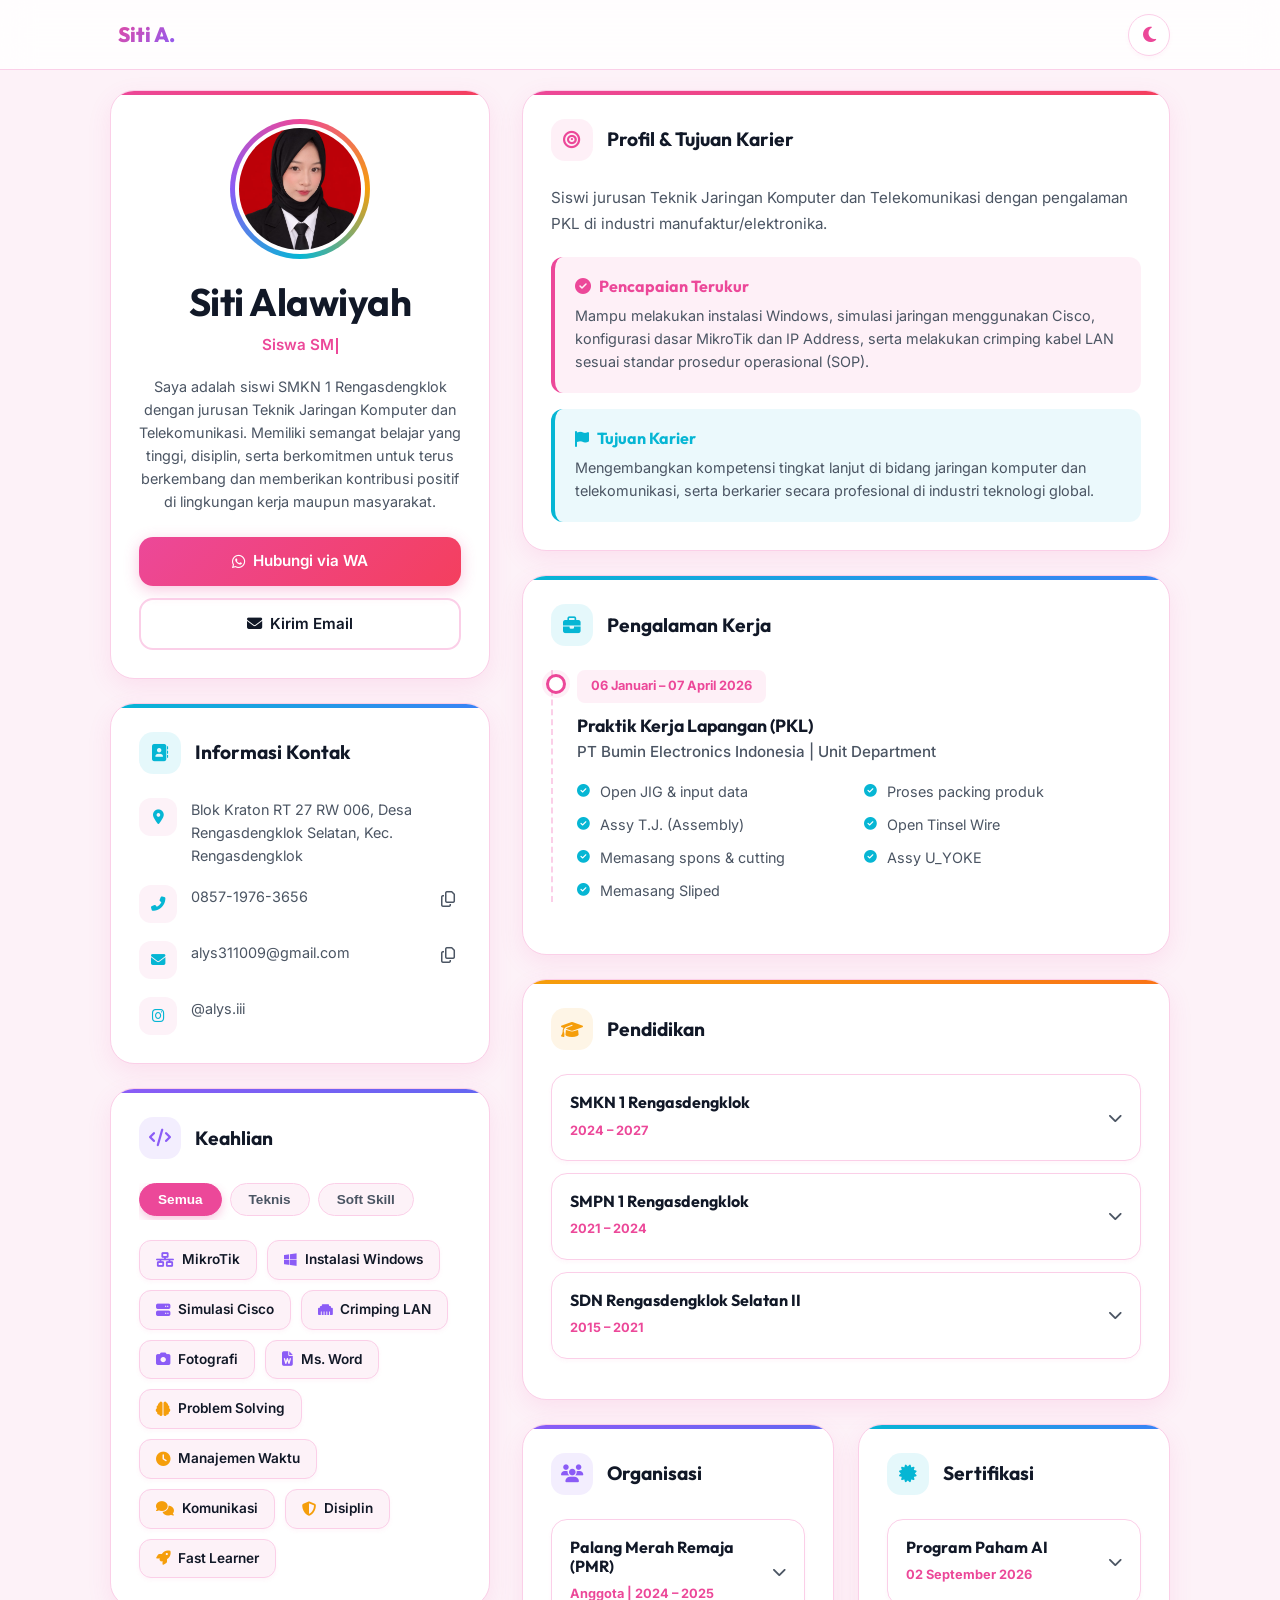
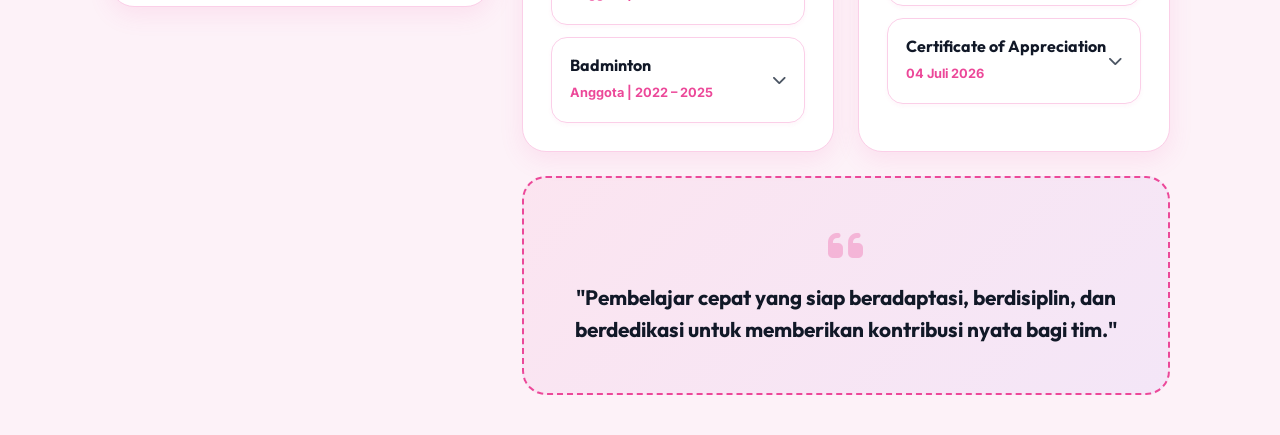
==== index.html @ 5081744b "first commit" ====
<!DOCTYPE html>
<html lang="id" data-theme="light">
<head>
    <meta charset="UTF-8">
    <meta name="viewport" content="width=device-width, initial-scale=1.0, maximum-scale=5.0">
    <title>Siti Alawiyah | Creative Portfolio</title>
    
    <!-- Google Fonts: Outfit (Heading) & Inter (Body) -->
    <link rel="preconnect" href="https://fonts.googleapis.com">
    <link rel="preconnect" href="https://fonts.gstatic.com" crossorigin>
    <link href="https://fonts.googleapis.com/css2?family=Inter:wght@400;500;600&family=Outfit:wght@500;700;800&display=swap" rel="stylesheet">
    
    <!-- FontAwesome Icons -->
    <link rel="stylesheet" href="https://cdnjs.cloudflare.com/ajax/libs/font-awesome/6.4.0/css/all.min.css">

    <style>
        /* =========================================
           1. CSS VARIABLES & THEMES (VIBRANT PINK)
           ========================================= */
        :root {
            /* Light Theme - Bright & Cheerful */
            --bg-body: #fdf2f8;       
            --bg-card: #ffffff;
            --bg-nav: rgba(255, 255, 255, 0.85);
            --bg-accent-soft: rgba(236, 72, 153, 0.08);
            --text-main: #111827;     
            --text-muted: #4b5563;
            --border-color: #fbcfe8;  
            
            /* Color Palette */
            --pink: #ec4899;          /* Main Pink */
            --cyan: #06b6d4;          /* Accent Cyan */
            --purple: #8b5cf6;        /* Accent Purple */
            --amber: #f59e0b;         /* Accent Amber */
            
            /* Shadows & Borders */
            --shadow-sm: 0 2px 4px rgba(236, 72, 153, 0.05);
            --shadow-md: 0 8px 24px rgba(236, 72, 153, 0.1);
            --shadow-lg: 0 12px 32px rgba(236, 72, 153, 0.15);
            --radius: 24px;
            --transition: all 0.4s cubic-bezier(0.16, 1, 0.3, 1);
        }

        [data-theme="dark"] {
            /* Dark Theme - Deep Berry & Safe Contrast */
            --bg-body: #170312;       
            --bg-card: #2a0a22;       
            --bg-nav: rgba(23, 3, 18, 0.85);
            --bg-accent-soft: rgba(236, 72, 153, 0.15);
            --text-main: #fdf2f8;     
            --text-muted: #d8b4e2;    
            --border-color: #4c1d3f;  
            
            --shadow-sm: 0 2px 4px rgba(0, 0, 0, 0.3);
            --shadow-md: 0 8px 24px rgba(0, 0, 0, 0.4);
            --shadow-lg: 0 12px 32px rgba(0, 0, 0, 0.5);
        }

        /* =========================================
           2. RESET & BASE
           ========================================= */
        * {
            margin: 0;
            padding: 0;
            box-sizing: border-box;
            -webkit-tap-highlight-color: transparent;
        }

        html, body {
            overflow-x: hidden;
            scroll-behavior: smooth;
            scroll-padding-top: 90px;
        }

        body {
            font-family: 'Inter', sans-serif;
            background-color: var(--bg-body);
            color: var(--text-main);
            line-height: 1.6;
            transition: background-color 0.4s, color 0.4s;
            padding-bottom: 100px; /* Space untuk floating nav */
        }

        h1, h2, h3, h4, .font-display {
            font-family: 'Outfit', sans-serif;
            font-weight: 700;
            line-height: 1.2;
        }

        a { text-decoration: none; color: inherit; }
        ul { list-style: none; }

        /* =========================================
           3. TOP NAVBAR (GLASSMORPHISM)
           ========================================= */
        .top-navbar {
            position: fixed;
            top: 0; left: 0; width: 100%;
            background: var(--bg-nav);
            backdrop-filter: blur(16px);
            -webkit-backdrop-filter: blur(16px);
            border-bottom: 1px solid var(--border-color);
            z-index: 1000;
            height: 70px;
            display: flex;
            justify-content: center;
            transition: var(--transition);
        }

        .nav-container {
            width: 100%;
            max-width: 1100px;
            padding: 0 20px;
            display: flex;
            justify-content: space-between;
            align-items: center;
        }

        .brand {
            font-family: 'Outfit', sans-serif;
            font-weight: 800;
            font-size: 1.3rem;
            background: linear-gradient(135deg, var(--pink), var(--purple));
            -webkit-background-clip: text;
            -webkit-text-fill-color: transparent;
            display: flex;
            align-items: center;
            gap: 8px;
        }

        .theme-toggle {
            background: var(--bg-card);
            border: 1px solid var(--border-color);
            color: var(--pink);
            width: 42px; height: 42px;
            border-radius: 50%;
            display: flex; align-items: center; justify-content: center;
            cursor: pointer;
            transition: var(--transition);
            font-size: 1.1rem;
            box-shadow: var(--shadow-sm);
        }
        .theme-toggle:hover { background: var(--bg-accent-soft); transform: scale(1.1) rotate(15deg); }

        /* =========================================
           4. MAIN LAYOUT (CSS GRID)
           ========================================= */
        .container {
            max-width: 1100px;
            margin: 90px auto 40px;
            padding: 0 20px;
            display: grid;
            grid-template-columns: 1fr;
            gap: 24px;
        }

        @media (min-width: 768px) {
            .container { grid-template-columns: 340px 1fr; align-items: start; }
            .sticky-sidebar { position: sticky; top: 90px; }
        }

        @media (min-width: 1024px) {
            .container { grid-template-columns: 380px 1fr; gap: 32px; }
        }

        /* =========================================
           5. CARD STYLES (VIBRANT & SOFT)
           ========================================= */
        .card {
            background: var(--bg-card);
            border-radius: var(--radius);
            padding: 28px;
            box-shadow: var(--shadow-md);
            border: 1px solid var(--border-color);
            transition: var(--transition);
            position: relative;
            overflow: hidden;
        }

        .card:hover {
            box-shadow: var(--shadow-lg);
            transform: translateY(-5px);
        }

        /* Aksen Garis Atas */
        .card::before {
            content: ''; position: absolute; top: 0; left: 0; width: 100%; height: 4px;
        }
        .card-pink::before { background: linear-gradient(90deg, var(--pink), #f43f5e); }
        .card-cyan::before { background: linear-gradient(90deg, var(--cyan), #3b82f6); }
        .card-purple::before { background: linear-gradient(90deg, var(--purple), #6366f1); }
        .card-amber::before { background: linear-gradient(90deg, var(--amber), #f97316); }

        .sec-title {
            font-size: 1.2rem;
            display: flex;
            align-items: center;
            gap: 14px;
            margin-bottom: 24px;
            color: var(--text-main);
        }

        .sec-title i {
            width: 42px; height: 42px;
            border-radius: 14px;
            display: flex; align-items: center; justify-content: center;
            font-size: 1.1rem;
            background: var(--bg-accent-soft);
            color: var(--pink);
        }
        .sec-title.icon-cyan i { background: rgba(6, 182, 212, 0.1); color: var(--cyan); }
        .sec-title.icon-purple i { background: rgba(139, 92, 246, 0.1); color: var(--purple); }
        .sec-title.icon-amber i { background: rgba(245, 158, 11, 0.1); color: var(--amber); }

        /* =========================================
           6. PROFILE HEADER
           ========================================= */
        .profile-header {
            text-align: center;
        }

        .avatar-wrapper {
            position: relative;
            width: 140px; height: 140px;
            margin: 0 auto 20px;
            border-radius: 50%;
            padding: 5px;
            background: conic-gradient(from 0deg, var(--pink), var(--amber), var(--cyan), var(--purple), var(--pink));
            animation: spin 6s linear infinite;
        }

        .avatar-inner {
            width: 100%; height: 100%;
            border-radius: 50%;
            background: var(--bg-card);
            padding: 4px;
        }

        .avatar-wrapper img {
            width: 100%; height: 100%;
            object-fit: cover;
            border-radius: 50%;
            background-color: #ef4444; 
            animation: spin-reverse 6s linear infinite; /* Agar foto tidak ikut berputar */
        }

        @keyframes spin { 100% { transform: rotate(360deg); } }
        @keyframes spin-reverse { 100% { transform: rotate(-360deg); } }

        .profile-header h1 {
            font-size: clamp(1.8rem, 4vw, 2.4rem);
            color: var(--text-main);
            margin-bottom: 8px;
            letter-spacing: -0.5px;
        }

        /* Typewriter */
        .typewriter-container {
            font-size: 0.95rem;
            font-weight: 600;
            color: var(--pink);
            height: 26px;
            margin-bottom: 16px;
        }
        
        .cursor {
            display: inline-block;
            width: 2px; height: 16px;
            background-color: var(--pink);
            animation: blink 1s step-end infinite;
            vertical-align: middle; margin-left: 2px;
        }
        @keyframes blink { 50% { opacity: 0; } }

        .bio-text {
            font-size: 0.9rem;
            color: var(--text-muted);
            margin-bottom: 24px;
        }

        /* Buttons */
        .btn-group {
            display: flex;
            gap: 12px;
            flex-direction: column;
        }

        .btn {
            padding: 12px 20px;
            border-radius: 14px;
            font-size: 0.95rem;
            font-weight: 600;
            display: flex; align-items: center; justify-content: center; gap: 8px;
            cursor: pointer; border: none; transition: var(--transition);
        }

        .btn-primary {
            background: linear-gradient(135deg, var(--pink), #f43f5e);
            color: white;
            box-shadow: 0 4px 15px rgba(236, 72, 153, 0.3);
        }
        .btn-primary:hover { transform: translateY(-3px); box-shadow: 0 8px 25px rgba(236, 72, 153, 0.4); }

        .btn-outline {
            background: transparent;
            border: 2px solid var(--border-color);
            color: var(--text-main);
        }
        .btn-outline:hover { background: var(--bg-accent-soft); border-color: var(--pink); color: var(--pink); }

        /* =========================================
           7. CONTACT & SKILLS
           ========================================= */
        .contact-list { display: flex; flex-direction: column; gap: 18px; }
        .contact-list li { display: flex; align-items: flex-start; gap: 14px; font-size: 0.9rem; color: var(--text-muted); }
        
        .contact-icon {
            width: 38px; height: 38px; border-radius: 12px;
            background: var(--bg-body);
            display: flex; align-items: center; justify-content: center;
            color: var(--cyan); flex-shrink: 0; transition: var(--transition);
        }
        .contact-list li:hover .contact-icon { background: var(--cyan); color: white; transform: scale(1.1) rotate(5deg); }

        .copy-btn {
            background: none; border: none; color: var(--text-muted); cursor: pointer;
            margin-left: auto; padding: 6px; transition: var(--transition); font-size: 1rem;
        }
        .copy-btn:hover { color: var(--pink); transform: scale(1.2); }

        /* Skill Filter & Tags */
        .filter-group { display: flex; gap: 8px; margin-bottom: 20px; overflow-x: auto; padding-bottom: 4px; }
        .filter-group::-webkit-scrollbar { height: 0; }
        
        .f-btn {
            background: var(--bg-body); border: 1px solid var(--border-color); color: var(--text-muted);
            padding: 8px 18px; border-radius: 50px; font-size: 0.85rem; font-weight: 600; white-space: nowrap; cursor: pointer;
            transition: var(--transition);
        }
        .f-btn.active { background: var(--pink); color: white; border-color: var(--pink); box-shadow: 0 4px 10px rgba(236, 72, 153, 0.3); }

        .skills-container { display: flex; flex-wrap: wrap; gap: 10px; }
        
        .skill-tag {
            background: var(--bg-body);
            border: 1px solid var(--border-color);
            padding: 8px 16px;
            border-radius: 12px;
            font-size: 0.85rem;
            font-weight: 600;
            color: var(--text-main);
            display: inline-flex; align-items: center; gap: 8px;
            transition: var(--transition);
            box-shadow: var(--shadow-sm);
        }
        
        .skill-tag i { color: var(--purple); font-size: 0.9rem; }
        .skill-tag[data-type="soft"] i { color: var(--amber); }
        
        .skill-tag:hover {
            border-color: var(--pink);
            background: var(--bg-accent-soft);
            transform: translateY(-3px) scale(1.02);
            box-shadow: var(--shadow-md);
        }
        
        .skill-tag.hide { display: none; }

        /* =========================================
           8. MAIN CONTENT (KANAN)
           ========================================= */
        .summary-box {
            background: var(--bg-accent-soft);
            border-left: 4px solid var(--pink);
            padding: 20px; border-radius: 12px; margin-bottom: 16px;
        }
        .summary-box h4 { color: var(--pink); margin-bottom: 8px; font-size: 1rem; display: flex; align-items: center; gap: 8px; }
        .summary-box p { font-size: 0.9rem; color: var(--text-muted); }
        
        .summary-box.cyan-box { background: rgba(6, 182, 212, 0.08); border-left-color: var(--cyan); }
        .summary-box.cyan-box h4 { color: var(--cyan); }

        /* Timeline */
        .timeline { position: relative; padding-left: 24px; border-left: 2px dashed var(--border-color); }
        .timeline-item { position: relative; margin-bottom: 24px; }
        .timeline-item::before {
            content: ''; position: absolute; left: -31px; top: 4px; width: 14px; height: 14px;
            border-radius: 50%; background: var(--bg-card); border: 3px solid var(--pink);
            box-shadow: 0 0 0 4px var(--bg-accent-soft);
        }
        .date-badge {
            font-size: 0.8rem; font-weight: 700; color: var(--pink);
            background: var(--bg-accent-soft); padding: 6px 14px; border-radius: 8px;
            display: inline-block; margin-bottom: 12px;
        }
        .t-title { font-size: 1.1rem; margin-bottom: 4px; color: var(--text-main); }
        .t-sub { font-size: 0.95rem; color: var(--text-muted); margin-bottom: 16px; font-weight: 500; }
        
        .task-list { display: grid; grid-template-columns: repeat(auto-fit, minmax(200px, 1fr)); gap: 10px; }
        .task-list li { font-size: 0.9rem; color: var(--text-muted); display: flex; align-items: flex-start; gap: 10px; }
        .task-list li i { color: var(--cyan); margin-top: 5px; font-size: 0.8rem; }

        /* Grid 2 Kolom Desktop */
        .grid-2 { display: grid; grid-template-columns: 1fr; gap: 24px; }
        @media (min-width: 1024px) { .grid-2 { grid-template-columns: repeat(2, 1fr); } }

        /* Accordion */
        .acc-item {
            border: 1px solid var(--border-color); border-radius: 16px; margin-bottom: 12px; overflow: hidden;
            background: var(--bg-card); transition: var(--transition); box-shadow: var(--shadow-sm);
        }
        .acc-item:hover { border-color: var(--purple); box-shadow: var(--shadow-md); }
        .acc-header {
            padding: 18px; display: flex; justify-content: space-between; align-items: center;
            cursor: pointer; transition: background 0.3s;
        }
        .acc-header:hover { background: var(--bg-body); }
        .acc-header.active { background: var(--bg-body); border-bottom: 1px solid var(--border-color); }
        .acc-title h4 { font-size: 1rem; margin-bottom: 4px; color: var(--text-main); }
        .acc-title span { font-size: 0.8rem; color: var(--pink); font-weight: 700; }
        .acc-icon { color: var(--text-muted); transition: transform 0.4s; font-size: 0.9rem; }
        .acc-header.active .acc-icon { transform: rotate(180deg); color: var(--purple); }
        
        .acc-body { max-height: 0; overflow: hidden; transition: max-height 0.4s ease-out; }
        .acc-content { padding: 18px; font-size: 0.9rem; color: var(--text-muted); line-height: 1.7; }

        /* Quote Box */
        .quote-box {
            text-align: center; padding: 48px 24px;
            background: linear-gradient(135deg, rgba(236, 72, 153, 0.08), rgba(139, 92, 246, 0.08));
            border-radius: var(--radius); border: 2px dashed var(--pink);
            position: relative;
        }
        .quote-box i { font-size: 2.5rem; color: var(--pink); opacity: 0.3; margin-bottom: 16px; }
        .quote-box p { font-family: 'Outfit', sans-serif; font-size: clamp(1.1rem, 2vw, 1.3rem); font-weight: 700; color: var(--text-main); max-width: 800px; margin: 0 auto; line-height: 1.5; }

        /* =========================================
           9. FLOATING BOTTOM NAVIGATION (MOBILE)
           ========================================= */
        .bottom-nav {
            position: fixed; bottom: 20px; left: 50%; transform: translateX(-50%);
            width: calc(100% - 40px); max-width: 400px; height: 70px;
            background: var(--bg-nav); backdrop-filter: blur(20px); -webkit-backdrop-filter: blur(20px);
            border: 1px solid var(--border-color); border-radius: 40px;
            display: flex; justify-content: space-around; align-items: center; z-index: 1000;
            box-shadow: 0 10px 30px rgba(0,0,0,0.1), var(--shadow-md);
            padding: 0 10px;
        }
        .nav-item {
            display: flex; flex-direction: column; align-items: center; justify-content: center;
            color: var(--text-muted); font-size: 0.75rem; font-weight: 600;
            gap: 4px; width: 60px; height: 55px; border-radius: 20px; transition: var(--transition);
        }
        .nav-item i { font-size: 1.3rem; transition: var(--transition); }
        .nav-item.active, .nav-item:hover { color: var(--pink); background: var(--bg-accent-soft); }
        .nav-item.active i { transform: translateY(-3px) scale(1.1); }

        @media (min-width: 768px) {
            .bottom-nav { display: none; }
            body { padding-bottom: 0; }
        }

        /* =========================================
           10. TOAST & ANIMATIONS
           ========================================= */
        .toast {
            position: fixed; bottom: 110px; left: 50%; transform: translateX(-50%) translateY(20px);
            background: var(--pink); color: white;
            padding: 14px 28px; border-radius: 50px; font-size: 0.95rem; font-weight: 600;
            box-shadow: 0 10px 25px rgba(236, 72, 153, 0.4); 
            opacity: 0; visibility: hidden; transition: var(--transition); z-index: 2000;
            display: flex; align-items: center; gap: 10px;
        }
        .toast.show { opacity: 1; visibility: visible; transform: translateX(-50%) translateY(0); }

        /* Scroll Reveal */
        .reveal { opacity: 0; transform: translateY(40px); transition: all 0.8s cubic-bezier(0.16, 1, 0.3, 1); }
        .reveal.active { opacity: 1; transform: translateY(0); }
        
        .delay-1 { transition-delay: 0.1s; }
        .delay-2 { transition-delay: 0.2s; }
        .delay-3 { transition-delay: 0.3s; }
    </style>
</head>
<body>

    <!-- TOP NAVBAR -->
    <nav class="top-navbar">
        <div class="nav-container">
            <div class="brand">
                <i class="fas fa-sparkles"></i> Siti A.
            </div>
            <button class="theme-toggle" onclick="toggleTheme()" aria-label="Toggle Theme">
                <i class="fas fa-moon" id="theme-icon"></i>
            </button>
        </div>
    </nav>

    <!-- MAIN CONTAINER -->
    <div class="container">
        
        <!-- KOLOM KIRI (SIDEBAR) -->
        <aside class="sticky-sidebar" style="display: flex; flex-direction: column; gap: 24px;">
            
            <!-- PROFIL & BIO -->
            <div class="card card-pink reveal">
                <div class="profile-header">
                    <div class="avatar-wrapper">
                        <div class="avatar-inner">
                            <!-- GANTI URL DI BAWAH INI DENGAN FOTO LOKAL ANDA -->
                            <img src="./profile.jpg" alt="Siti Alawiyah">
                        </div>
                    </div>
                    <h1>Siti Alawiyah</h1>
                    <div class="typewriter-container">
                        <span id="typewriter"></span><span class="cursor"></span>
                    </div>
                    <p class="bio-text">
                        Saya adalah siswi SMKN 1 Rengasdengklok dengan jurusan Teknik Jaringan Komputer dan Telekomunikasi. Memiliki semangat belajar yang tinggi, disiplin, serta berkomitmen untuk terus berkembang dan memberikan kontribusi positif di lingkungan kerja maupun masyarakat.
                    </p>
                    <div class="btn-group">
                        <a href="https://wa.me/6285719763656" target="_blank" class="btn btn-primary">
                            <i class="fab fa-whatsapp"></i> Hubungi via WA
                        </a>
                        <a href="mailto:alys311009@gmail.com" class="btn btn-outline">
                            <i class="fas fa-envelope"></i> Kirim Email
                        </a>
                    </div>
                </div>
            </div>

            <!-- KONTAK -->
            <div class="card card-cyan reveal delay-1">
                <h2 class="sec-title icon-cyan"><i class="fas fa-address-book"></i> Informasi Kontak</h2>
                <ul class="contact-list">
                    <li>
                        <div class="contact-icon"><i class="fas fa-map-marker-alt"></i></div>
                        <span>Blok Kraton RT 27 RW 006, Desa Rengasdengklok Selatan, Kec. Rengasdengklok</span>
                    </li>
                    <li>
                        <div class="contact-icon"><i class="fas fa-phone-alt"></i></div>
                        <span>0857-1976-3656</span>
                        <button class="copy-btn" onclick="copyText('085719763656')" title="Salin No. HP"><i class="far fa-copy"></i></button>
                    </li>
                    <li>
                        <div class="contact-icon"><i class="fas fa-envelope"></i></div>
                        <span>alys311009@gmail.com</span>
                        <button class="copy-btn" onclick="copyText('alys311009@gmail.com')" title="Salin Email"><i class="far fa-copy"></i></button>
                    </li>
                    <li>
                        <div class="contact-icon"><i class="fab fa-instagram"></i></div>
                        <span>@alys.iii</span>
                    </li>
                </ul>
            </div>

            <!-- KEAHLIAN (TANPA PERSENTASE) -->
            <div class="card card-purple reveal delay-2">
                <h2 class="sec-title icon-purple"><i class="fas fa-code"></i> Keahlian</h2>
                
                <div class="filter-group">
                    <button class="f-btn active" onclick="filterSkills('all', this)">Semua</button>
                    <button class="f-btn" onclick="filterSkills('hard', this)">Teknis</button>
                    <button class="f-btn" onclick="filterSkills('soft', this)">Soft Skill</button>
                </div>

                <div class="skills-container" id="skills-container">
                    <!-- Hard Skills -->
                    <span class="skill-tag" data-type="hard"><i class="fas fa-network-wired"></i> MikroTik</span>
                    <span class="skill-tag" data-type="hard"><i class="fab fa-windows"></i> Instalasi Windows</span>
                    <span class="skill-tag" data-type="hard"><i class="fas fa-server"></i> Simulasi Cisco</span>
                    <span class="skill-tag" data-type="hard"><i class="fas fa-ethernet"></i> Crimping LAN</span>
                    <span class="skill-tag" data-type="hard"><i class="fas fa-camera"></i> Fotografi</span>
                    <span class="skill-tag" data-type="hard"><i class="fas fa-file-word"></i> Ms. Word</span>
                    
                    <!-- Soft Skills -->
                    <span class="skill-tag" data-type="soft"><i class="fas fa-brain"></i> Problem Solving</span>
                    <span class="skill-tag" data-type="soft"><i class="fas fa-clock"></i> Manajemen Waktu</span>
                    <span class="skill-tag" data-type="soft"><i class="fas fa-comments"></i> Komunikasi</span>
                    <span class="skill-tag" data-type="soft"><i class="fas fa-shield-alt"></i> Disiplin</span>
                    <span class="skill-tag" data-type="soft"><i class="fas fa-rocket"></i> Fast Learner</span>
                </div>
            </div>
        </aside>

        <!-- KOLOM KANAN (KONTEN UTAMA) -->
        <main style="display: flex; flex-direction: column; gap: 24px;">
            
            <!-- RINGKASAN & TUJUAN KARIER -->
            <div class="card card-pink reveal delay-1" id="ringkasan">
                <h2 class="sec-title"><i class="fas fa-bullseye"></i> Profil & Tujuan Karier</h2>
                <p style="font-size: 0.95rem; color: var(--text-muted); margin-bottom: 20px; line-height: 1.7;">
                    Siswi jurusan Teknik Jaringan Komputer dan Telekomunikasi dengan pengalaman PKL di industri manufaktur/elektronika.
                </p>
                
                <div class="summary-box">
                    <h4><i class="fas fa-check-circle"></i> Pencapaian Terukur</h4>
                    <p>Mampu melakukan instalasi Windows, simulasi jaringan menggunakan Cisco, konfigurasi dasar MikroTik dan IP Address, serta melakukan crimping kabel LAN sesuai standar prosedur operasional (SOP).</p>
                </div>
                <div class="summary-box cyan-box" style="margin-bottom: 0;">
                    <h4><i class="fas fa-flag"></i> Tujuan Karier</h4>
                    <p>Mengembangkan kompetensi tingkat lanjut di bidang jaringan komputer dan telekomunikasi, serta berkarier secara profesional di industri teknologi global.</p>
                </div>
            </div>

            <!-- PENGALAMAN KERJA -->
            <div class="card card-cyan reveal delay-2" id="pengalaman">
                <h2 class="sec-title icon-cyan"><i class="fas fa-briefcase"></i> Pengalaman Kerja</h2>
                <div class="timeline">
                    <div class="timeline-item">
                        <div class="date-badge">06 Januari – 07 April 2026</div>
                        <h4 class="t-title">Praktik Kerja Lapangan (PKL)</h4>
                        <div class="t-sub">PT Bumin Electronics Indonesia | Unit Department</div>
                        <ul class="task-list">
                            <li><i class="fas fa-check-circle"></i> Open JIG & input data</li>
                            <li><i class="fas fa-check-circle"></i> Proses packing produk</li>
                            <li><i class="fas fa-check-circle"></i> Assy T.J. (Assembly)</li>
                            <li><i class="fas fa-check-circle"></i> Open Tinsel Wire</li>
                            <li><i class="fas fa-check-circle"></i> Memasang spons & cutting</li>
                            <li><i class="fas fa-check-circle"></i> Assy U_YOKE</li>
                            <li><i class="fas fa-check-circle"></i> Memasang Sliped</li>
                        </ul>
                    </div>
                </div>
            </div>

            <!-- PENDIDIKAN -->
            <div class="card card-amber reveal delay-3" id="pendidikan">
                <h2 class="sec-title icon-amber"><i class="fas fa-graduation-cap"></i> Pendidikan</h2>
                
                <div class="acc-item">
                    <div class="acc-header" onclick="toggleAcc(this)">
                        <div class="acc-title">
                            <h4>SMKN 1 Rengasdengklok</h4>
                            <span>2024 – 2027</span>
                        </div>
                        <i class="fas fa-chevron-down acc-icon"></i>
                    </div>
                    <div class="acc-body">
                        <div class="acc-content">
                            <strong>Jurusan:</strong> Teknik Jaringan Komputer dan Telekomunikasi.
                        </div>
                    </div>
                </div>

                <div class="acc-item">
                    <div class="acc-header" onclick="toggleAcc(this)">
                        <div class="acc-title">
                            <h4>SMPN 1 Rengasdengklok</h4>
                            <span>2021 – 2024</span>
                        </div>
                        <i class="fas fa-chevron-down acc-icon"></i>
                    </div>
                    <div class="acc-body">
                        <div class="acc-content">
                            Menempuh pendidikan menengah pertama.
                        </div>
                    </div>
                </div>

                <div class="acc-item">
                    <div class="acc-header" onclick="toggleAcc(this)">
                        <div class="acc-title">
                            <h4>SDN Rengasdengklok Selatan II</h4>
                            <span>2015 – 2021</span>
                        </div>
                        <i class="fas fa-chevron-down acc-icon"></i>
                    </div>
                    <div class="acc-body">
                        <div class="acc-content">
                            Menempuh pendidikan dasar.
                        </div>
                    </div>
                </div>
            </div>

            <!-- ORGANISASI & SERTIFIKASI -->
            <div class="grid-2" id="organisasi">
                
                <!-- Organisasi -->
                <div class="card card-purple reveal delay-3">
                    <h2 class="sec-title icon-purple"><i class="fas fa-users"></i> Organisasi</h2>
                    
                    <div class="acc-item">
                        <div class="acc-header" onclick="toggleAcc(this)">
                            <div class="acc-title">
                                <h4>Palang Merah Remaja (PMR)</h4>
                                <span>Anggota | 2024 – 2025</span>
                            </div>
                            <i class="fas fa-chevron-down acc-icon"></i>
                        </div>
                        <div class="acc-body">
                            <div class="acc-content">
                                Tugas: Pertolongan Pertama (PP) dan penanganan darurat dasar.
                            </div>
                        </div>
                    </div>

                    <div class="acc-item" style="margin-bottom: 0;">
                        <div class="acc-header" onclick="toggleAcc(this)">
                            <div class="acc-title">
                                <h4>Badminton</h4>
                                <span>Anggota | 2022 – 2025</span>
                            </div>
                            <i class="fas fa-chevron-down acc-icon"></i>
                        </div>
                        <div class="acc-body">
                            <div class="acc-content">
                                Mengembangkan sportivitas dan kebugaran fisik.
                            </div>
                        </div>
                    </div>
                </div>

                <!-- Sertifikasi -->
                <div class="card card-cyan reveal delay-3" id="sertifikasi">
                    <h2 class="sec-title icon-cyan"><i class="fas fa-certificate"></i> Sertifikasi</h2>
                    
                    <div class="acc-item">
                        <div class="acc-header" onclick="toggleAcc(this)">
                            <div class="acc-title">
                                <h4>Program Paham AI</h4>
                                <span>02 September 2026</span>
                            </div>
                            <i class="fas fa-chevron-down acc-icon"></i>
                        </div>
                        <div class="acc-body">
                            <div class="acc-content">
                                <strong>Literasi Kecerdasan Artifisial.</strong><br>
                                Diterbitkan oleh Senopati Academy, Polri (KADIV TIK POLRI), dan Kemendikdasmen.
                            </div>
                        </div>
                    </div>

                    <div class="acc-item" style="margin-bottom: 0;">
                        <div class="acc-header" onclick="toggleAcc(this)">
                            <div class="acc-title">
                                <h4>Certificate of Appreciation</h4>
                                <span>04 Juli 2026</span>
                            </div>
                            <i class="fas fa-chevron-down acc-icon"></i>
                        </div>
                        <div class="acc-body">
                            <div class="acc-content">
                                Diterbitkan oleh Ruang Menyala / OCBC.
                            </div>
                        </div>
                    </div>
                </div>

            </div>

            <!-- QUOTE / MOTTO -->
            <div class="quote-box reveal delay-3">
                <i class="fas fa-quote-left"></i>
                <p>"Pembelajar cepat yang siap beradaptasi, berdisiplin, dan berdedikasi untuk memberikan kontribusi nyata bagi tim."</p>
            </div>

        </main>
    </div>

    <!-- FLOATING BOTTOM NAVIGATION (MOBILE) -->
    <nav class="bottom-nav">
        <a href="#ringkasan" class="nav-item active" onclick="setActiveNav(this)">
            <i class="fas fa-home"></i>
            <span>Home</span>
        </a>
        <a href="#pengalaman" class="nav-item" onclick="setActiveNav(this)">
            <i class="fas fa-briefcase"></i>
            <span>Kerja</span>
        </a>
        <a href="#pendidikan" class="nav-item" onclick="setActiveNav(this)">
            <i class="fas fa-graduation-cap"></i>
            <span>Edu</span>
        </a>
        <a href="#organisasi" class="nav-item" onclick="setActiveNav(this)">
            <i class="fas fa-users"></i>
            <span>Org</span>
        </a>
    </nav>

    <!-- TOAST NOTIFICATION -->
    <div class="toast" id="toast">
        <i class="fas fa-check-circle"></i> <span id="toast-msg">Tersalin!</span>
    </div>

    <!-- =========================================
         VANILLA JAVASCRIPT
         ========================================= -->
    <script>
        // 1. THEME TOGGLE (LIGHT / DARK MODE)
        const html = document.documentElement;
        const themeIcon = document.getElementById('theme-icon');
        
        const currentTheme = localStorage.getItem('theme') || 'light';
        html.setAttribute('data-theme', currentTheme);
        updateThemeIcon(currentTheme);

        function toggleTheme() {
            const theme = html.getAttribute('data-theme') === 'light' ? 'dark' : 'light';
            html.setAttribute('data-theme', theme);
            localStorage.setItem('theme', theme);
            updateThemeIcon(theme);
        }

        function updateThemeIcon(theme) {
            if (theme === 'dark') {
                themeIcon.classList.replace('fa-moon', 'fa-sun');
            } else {
                themeIcon.classList.replace('fa-sun', 'fa-moon');
            }
        }

        // 2. TYPEWRITER EFFECT (SUB-JUDUL)
        const texts = ["Siswa SMK TKJ", "Calon Tenaga Kerja", "Network Enthusiast"];
        let count = 0;
        let index = 0;
        let currentText = "";
        let letter = "";
        let isDeleting = false;

        function type() {
            if (count === texts.length) count = 0;
            currentText = texts[count];
            
            if (isDeleting) {
                letter = currentText.slice(0, --index);
            } else {
                letter = currentText.slice(0, ++index);
            }

            document.getElementById('typewriter').textContent = letter;
            
            let typeSpeed = 100;
            if (isDeleting) typeSpeed /= 2; 

            if (!isDeleting && letter.length === currentText.length) {
                typeSpeed = 2000; 
                isDeleting = true;
            } else if (isDeleting && letter.length === 0) {
                isDeleting = false;
                count++;
                typeSpeed = 500; 
            }

            setTimeout(type, typeSpeed);
        }
        document.addEventListener("DOMContentLoaded", () => setTimeout(type, 1000));

        // 3. SCROLL REVEAL ANIMATION
        const revealElements = document.querySelectorAll('.reveal');
        const revealObserver = new IntersectionObserver((entries, observer) => {
            entries.forEach(entry => {
                if (entry.isIntersecting) {
                    entry.target.classList.add('active');
                    observer.unobserve(entry.target);
                }
            });
        }, { threshold: 0.15 });

        revealElements.forEach(el => revealObserver.observe(el));

        // 4. COPY TO CLIPBOARD & TOAST
        function copyText(text) {
            navigator.clipboard.writeText(text).then(() => {
                showToast('Berhasil disalin: ' + text);
            }).catch(err => {
                const textArea = document.createElement("textarea");
                textArea.value = text;
                document.body.appendChild(textArea);
                textArea.select();
                document.execCommand('copy');
                document.body.removeChild(textArea);
                showToast('Berhasil disalin!');
            });
        }

        function showToast(msg) {
            const toast = document.getElementById('toast');
            document.getElementById('toast-msg').textContent = msg;
            toast.classList.add('show');
            setTimeout(() => {
                toast.classList.remove('show');
            }, 3000);
        }

        // 5. ACCORDION (ANTI BUG)
        function toggleAcc(header) {
            const body = header.nextElementSibling;
            const isActive = header.classList.contains('active');

            // Tutup semua accordion lain
            document.querySelectorAll('.acc-header').forEach(h => {
                h.classList.remove('active');
                h.nextElementSibling.style.maxHeight = null;
            });

            if (!isActive) {
                header.classList.add('active');
                // Gunakan scrollHeight agar dinamis sesuai konten
                body.style.maxHeight = body.scrollHeight + "px";
            }
        }

        // 6. SKILLS FILTERING (TANPA PERSENTASE)
        function filterSkills(type, btn) {
            document.querySelectorAll('.f-btn').forEach(b => b.classList.remove('active'));
            btn.classList.add('active');

            document.querySelectorAll('.skill-tag').forEach(item => {
                const itemType = item.getAttribute('data-type');
                if (type === 'all' || type === itemType) {
                    item.classList.remove('hide');
                } else {
                    item.classList.add('hide');
                }
            });
        }

        // 7. ACTIVE STATE FOR BOTTOM NAVIGATION ON SCROLL
        const sections = document.querySelectorAll('main > div[id], div.grid-2 > div[id]');
        const navItems = document.querySelectorAll('.nav-item');

        window.addEventListener('scroll', () => {
            let current = "";
            sections.forEach(section => {
                const sectionTop = section.offsetTop;
                if (scrollY >= sectionTop - 200) {
                    current = section.getAttribute("id");
                }
            });

            navItems.forEach(item => {
                item.classList.remove('active');
                if (item.getAttribute('href') === `#${current}`) {
                    item.classList.add('active');
                }
            });
        });

        function setActiveNav(element) {
            document.querySelectorAll('.nav-item').forEach(nav => nav.classList.remove('active'));
            element.classList.add('active');
        }
    </script>
</body>
</html>
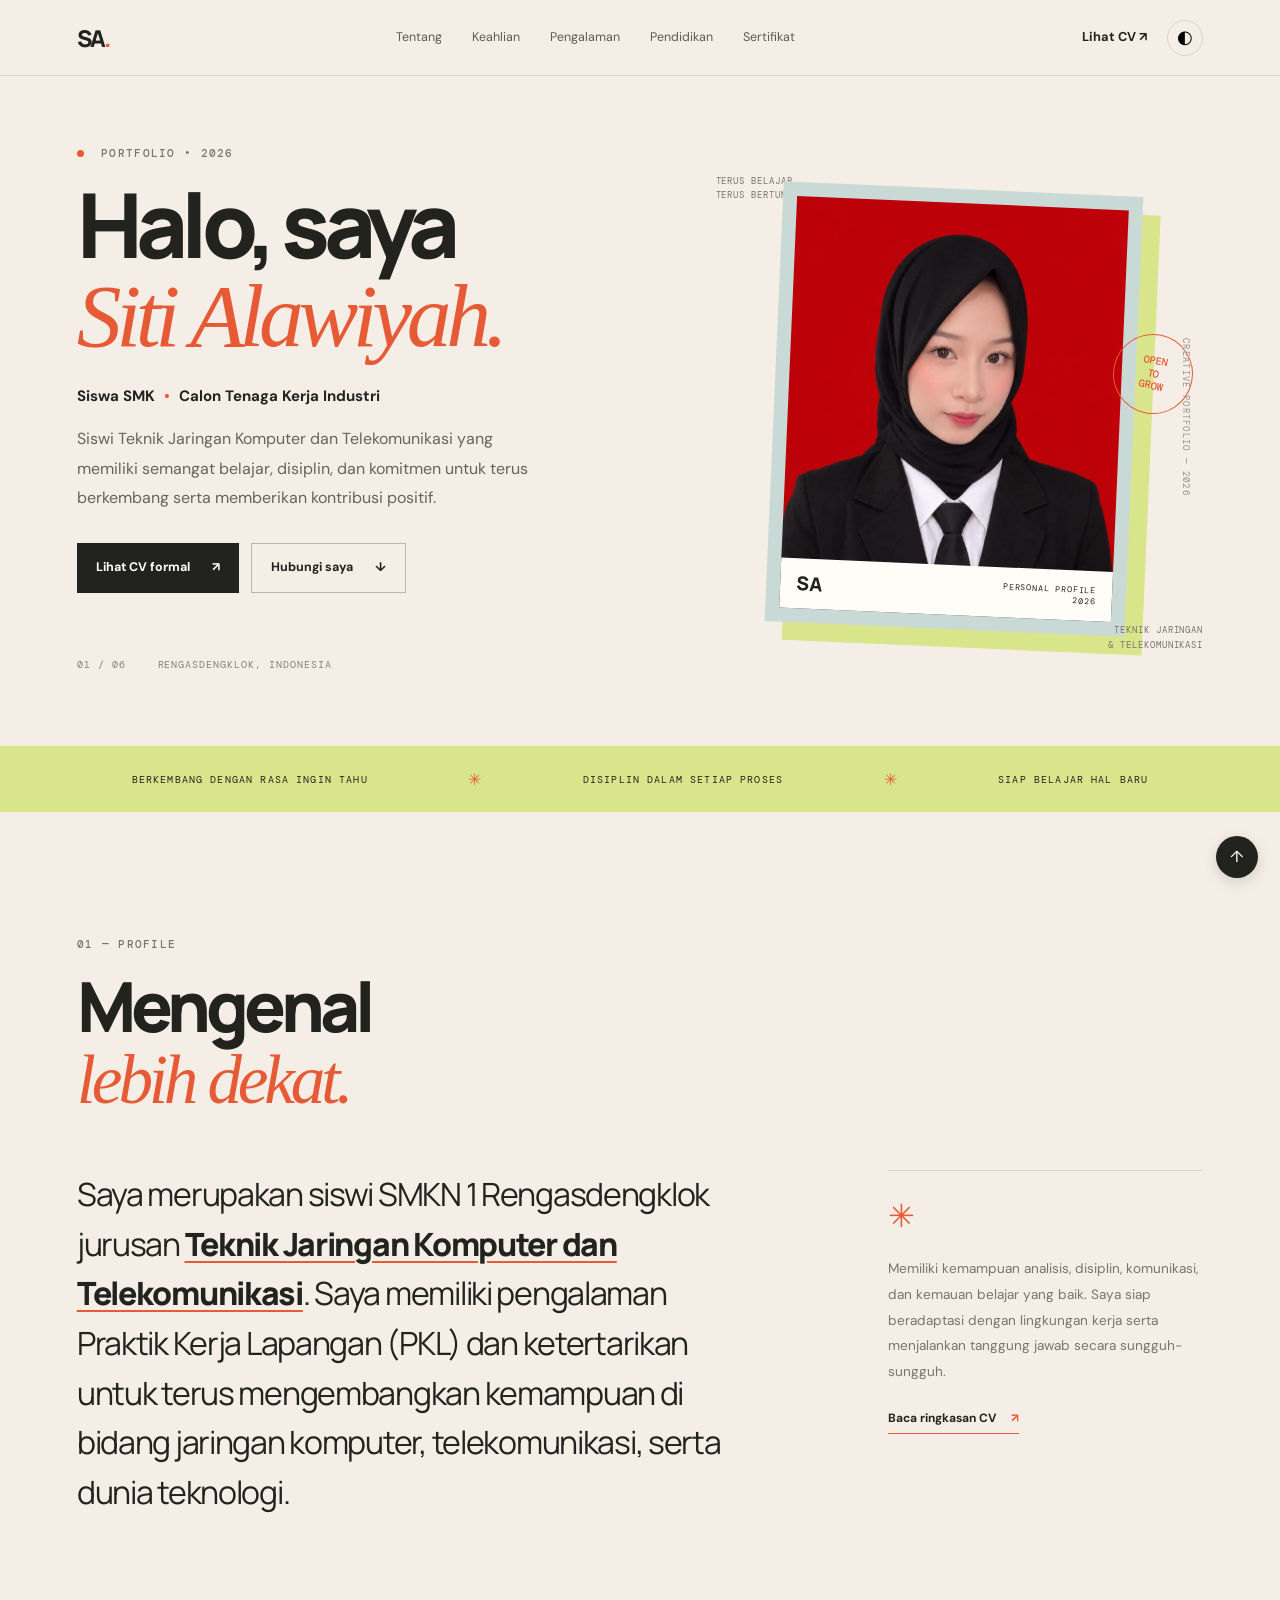
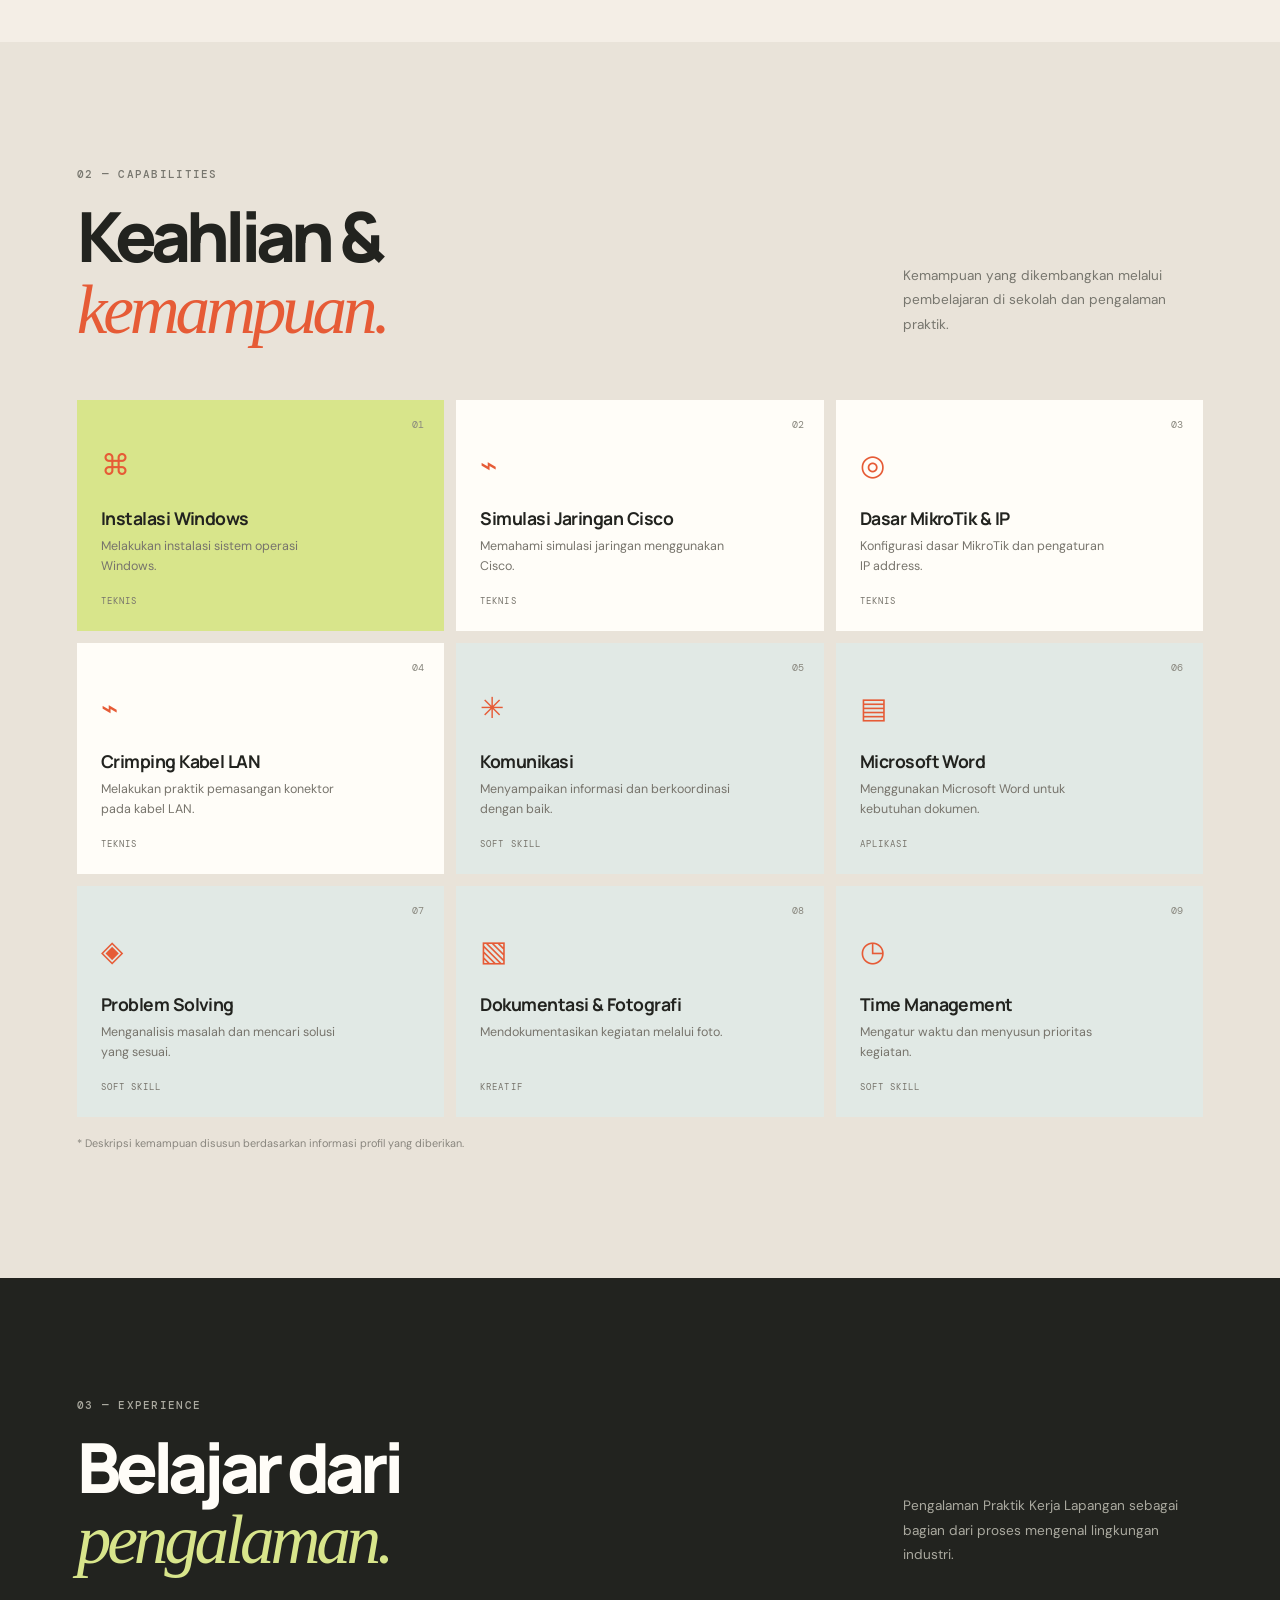
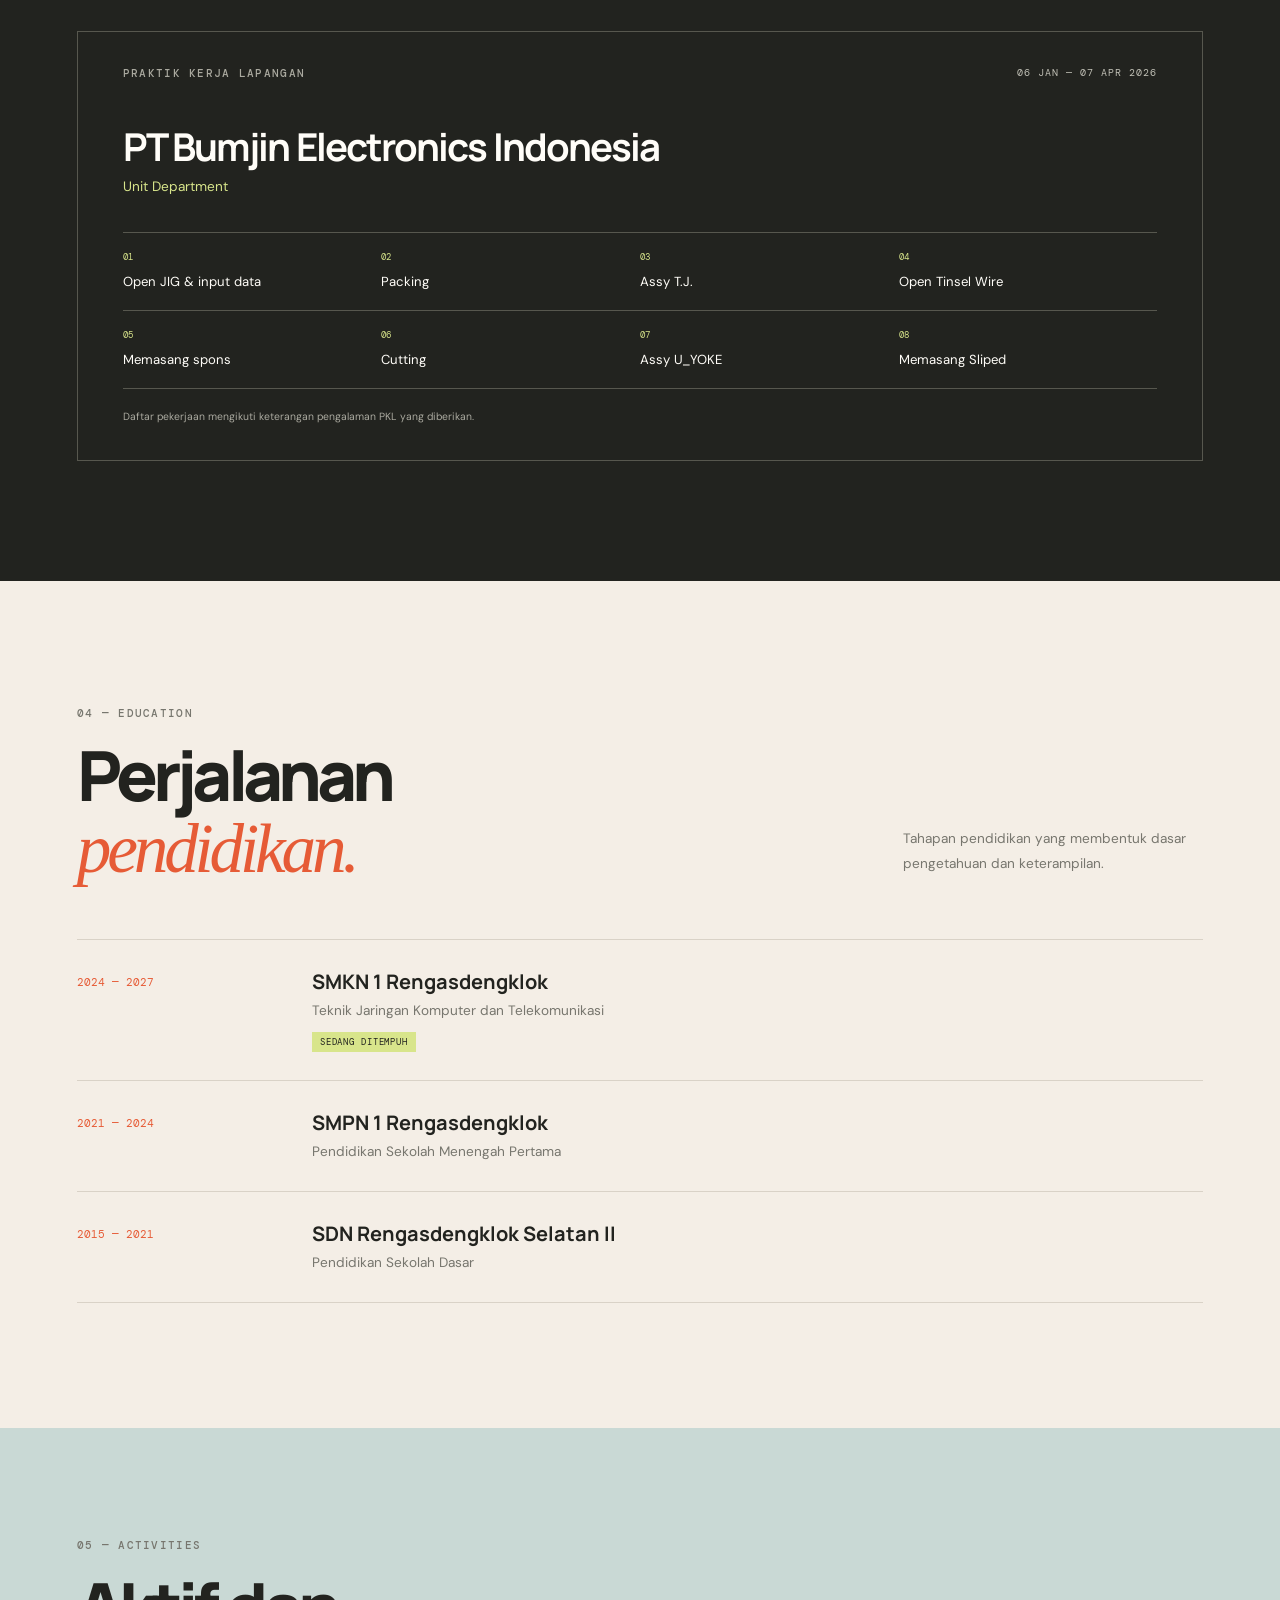
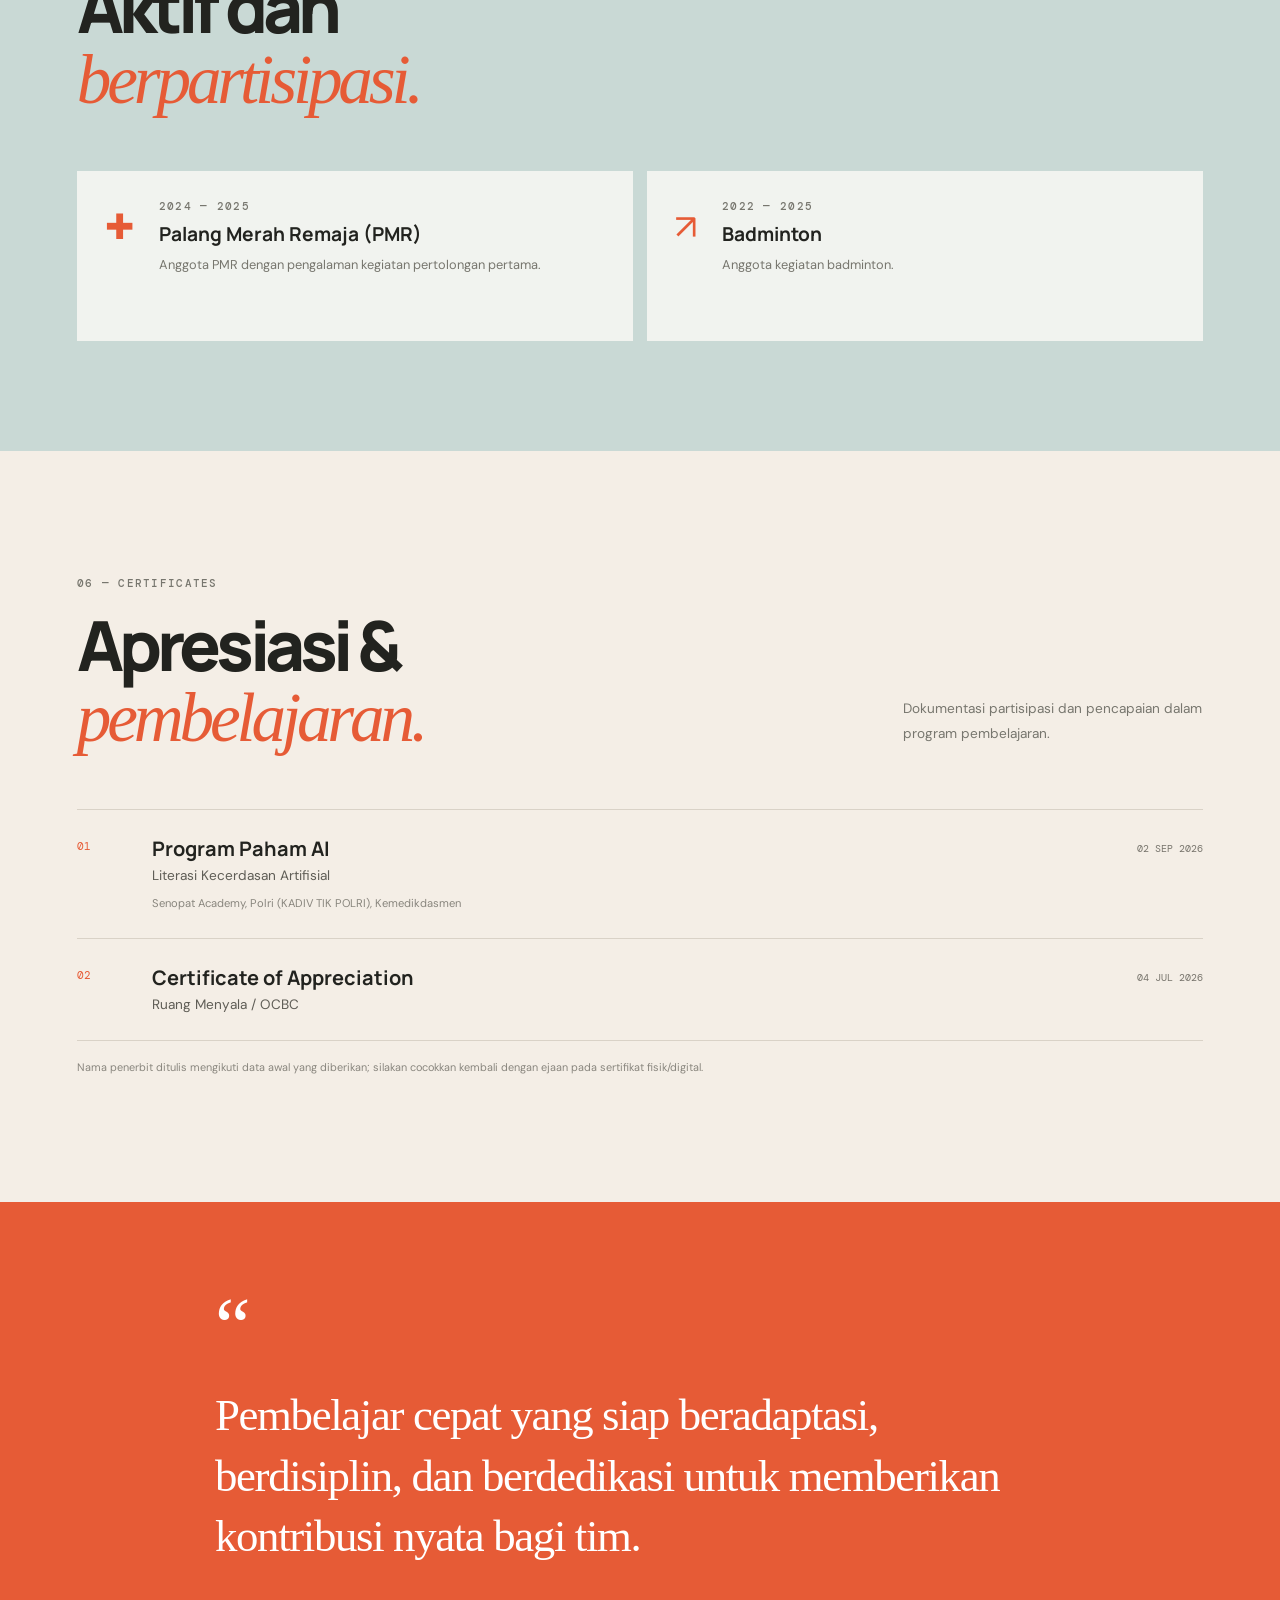
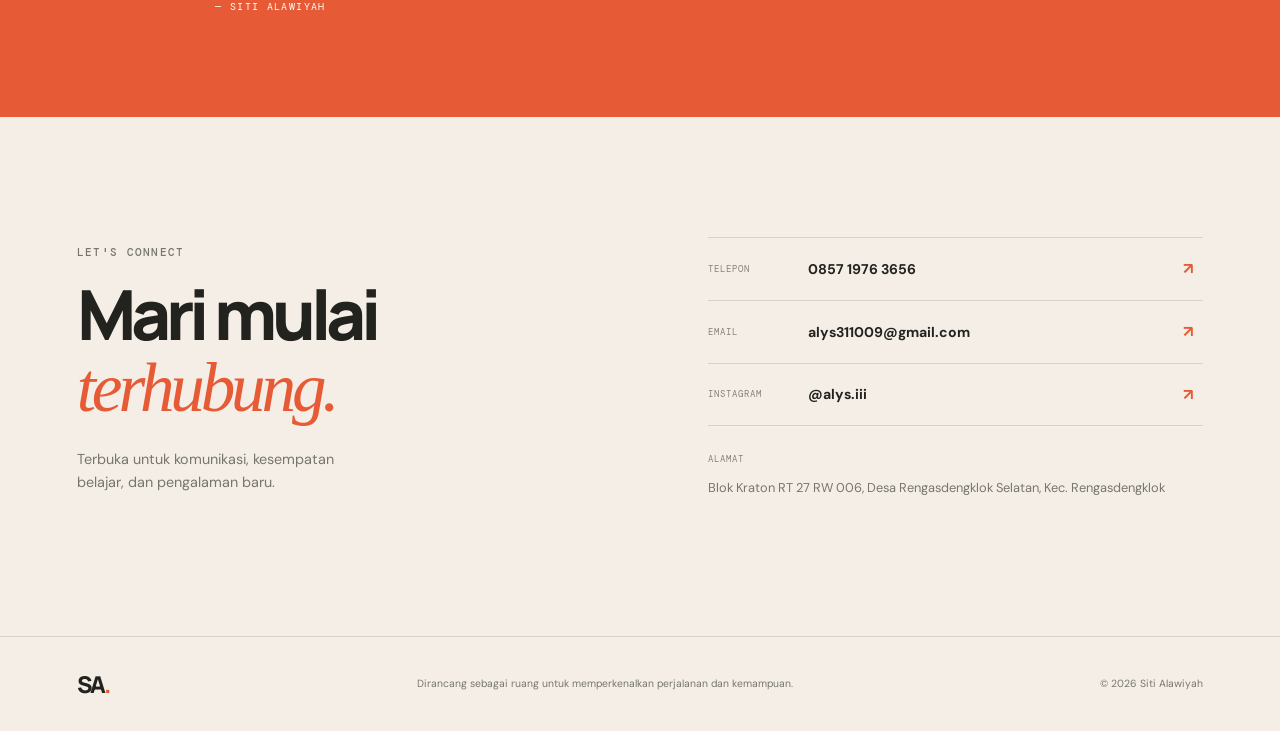
==== commit 6d3d89c0: "up" ====
--- a/index.html
+++ b/index.html
@@ -1,947 +1,171 @@
-<!DOCTYPE html>
-<html lang="id" data-theme="light">
+<!doctype html>
+<html lang="id">
 <head>
-    <meta charset="UTF-8">
-    <meta name="viewport" content="width=device-width, initial-scale=1.0, maximum-scale=5.0">
-    <title>Siti Alawiyah | Creative Portfolio</title>
-    
-    <!-- Google Fonts: Outfit (Heading) & Inter (Body) -->
-    <link rel="preconnect" href="https://fonts.googleapis.com">
-    <link rel="preconnect" href="https://fonts.gstatic.com" crossorigin>
-    <link href="https://fonts.googleapis.com/css2?family=Inter:wght@400;500;600&family=Outfit:wght@500;700;800&display=swap" rel="stylesheet">
-    
-    <!-- FontAwesome Icons -->
-    <link rel="stylesheet" href="https://cdnjs.cloudflare.com/ajax/libs/font-awesome/6.4.0/css/all.min.css">
-
-    <style>
-        /* =========================================
-           1. CSS VARIABLES & THEMES (VIBRANT PINK)
-           ========================================= */
-        :root {
-            /* Light Theme - Bright & Cheerful */
-            --bg-body: #fdf2f8;       
-            --bg-card: #ffffff;
-            --bg-nav: rgba(255, 255, 255, 0.85);
-            --bg-accent-soft: rgba(236, 72, 153, 0.08);
-            --text-main: #111827;     
-            --text-muted: #4b5563;
-            --border-color: #fbcfe8;  
-            
-            /* Color Palette */
-            --pink: #ec4899;          /* Main Pink */
-            --cyan: #06b6d4;          /* Accent Cyan */
-            --purple: #8b5cf6;        /* Accent Purple */
-            --amber: #f59e0b;         /* Accent Amber */
-            
-            /* Shadows & Borders */
-            --shadow-sm: 0 2px 4px rgba(236, 72, 153, 0.05);
-            --shadow-md: 0 8px 24px rgba(236, 72, 153, 0.1);
-            --shadow-lg: 0 12px 32px rgba(236, 72, 153, 0.15);
-            --radius: 24px;
-            --transition: all 0.4s cubic-bezier(0.16, 1, 0.3, 1);
-        }
-
-        [data-theme="dark"] {
-            /* Dark Theme - Deep Berry & Safe Contrast */
-            --bg-body: #170312;       
-            --bg-card: #2a0a22;       
-            --bg-nav: rgba(23, 3, 18, 0.85);
-            --bg-accent-soft: rgba(236, 72, 153, 0.15);
-            --text-main: #fdf2f8;     
-            --text-muted: #d8b4e2;    
-            --border-color: #4c1d3f;  
-            
-            --shadow-sm: 0 2px 4px rgba(0, 0, 0, 0.3);
-            --shadow-md: 0 8px 24px rgba(0, 0, 0, 0.4);
-            --shadow-lg: 0 12px 32px rgba(0, 0, 0, 0.5);
-        }
-
-        /* =========================================
-           2. RESET & BASE
-           ========================================= */
-        * {
-            margin: 0;
-            padding: 0;
-            box-sizing: border-box;
-            -webkit-tap-highlight-color: transparent;
-        }
-
-        html, body {
-            overflow-x: hidden;
-            scroll-behavior: smooth;
-            scroll-padding-top: 90px;
-        }
-
-        body {
-            font-family: 'Inter', sans-serif;
-            background-color: var(--bg-body);
-            color: var(--text-main);
-            line-height: 1.6;
-            transition: background-color 0.4s, color 0.4s;
-            padding-bottom: 100px; /* Space untuk floating nav */
-        }
-
-        h1, h2, h3, h4, .font-display {
-            font-family: 'Outfit', sans-serif;
-            font-weight: 700;
-            line-height: 1.2;
-        }
-
-        a { text-decoration: none; color: inherit; }
-        ul { list-style: none; }
-
-        /* =========================================
-           3. TOP NAVBAR (GLASSMORPHISM)
-           ========================================= */
-        .top-navbar {
-            position: fixed;
-            top: 0; left: 0; width: 100%;
-            background: var(--bg-nav);
-            backdrop-filter: blur(16px);
-            -webkit-backdrop-filter: blur(16px);
-            border-bottom: 1px solid var(--border-color);
-            z-index: 1000;
-            height: 70px;
-            display: flex;
-            justify-content: center;
-            transition: var(--transition);
-        }
-
-        .nav-container {
-            width: 100%;
-            max-width: 1100px;
-            padding: 0 20px;
-            display: flex;
-            justify-content: space-between;
-            align-items: center;
-        }
-
-        .brand {
-            font-family: 'Outfit', sans-serif;
-            font-weight: 800;
-            font-size: 1.3rem;
-            background: linear-gradient(135deg, var(--pink), var(--purple));
-            -webkit-background-clip: text;
-            -webkit-text-fill-color: transparent;
-            display: flex;
-            align-items: center;
-            gap: 8px;
-        }
-
-        .theme-toggle {
-            background: var(--bg-card);
-            border: 1px solid var(--border-color);
-            color: var(--pink);
-            width: 42px; height: 42px;
-            border-radius: 50%;
-            display: flex; align-items: center; justify-content: center;
-            cursor: pointer;
-            transition: var(--transition);
-            font-size: 1.1rem;
-            box-shadow: var(--shadow-sm);
-        }
-        .theme-toggle:hover { background: var(--bg-accent-soft); transform: scale(1.1) rotate(15deg); }
-
-        /* =========================================
-           4. MAIN LAYOUT (CSS GRID)
-           ========================================= */
-        .container {
-            max-width: 1100px;
-            margin: 90px auto 40px;
-            padding: 0 20px;
-            display: grid;
-            grid-template-columns: 1fr;
-            gap: 24px;
-        }
-
-        @media (min-width: 768px) {
-            .container { grid-template-columns: 340px 1fr; align-items: start; }
-            .sticky-sidebar { position: sticky; top: 90px; }
-        }
-
-        @media (min-width: 1024px) {
-            .container { grid-template-columns: 380px 1fr; gap: 32px; }
-        }
-
-        /* =========================================
-           5. CARD STYLES (VIBRANT & SOFT)
-           ========================================= */
-        .card {
-            background: var(--bg-card);
-            border-radius: var(--radius);
-            padding: 28px;
-            box-shadow: var(--shadow-md);
-            border: 1px solid var(--border-color);
-            transition: var(--transition);
-            position: relative;
-            overflow: hidden;
-        }
-
-        .card:hover {
-            box-shadow: var(--shadow-lg);
-            transform: translateY(-5px);
-        }
-
-        /* Aksen Garis Atas */
-        .card::before {
-            content: ''; position: absolute; top: 0; left: 0; width: 100%; height: 4px;
-        }
-        .card-pink::before { background: linear-gradient(90deg, var(--pink), #f43f5e); }
-        .card-cyan::before { background: linear-gradient(90deg, var(--cyan), #3b82f6); }
-        .card-purple::before { background: linear-gradient(90deg, var(--purple), #6366f1); }
-        .card-amber::before { background: linear-gradient(90deg, var(--amber), #f97316); }
-
-        .sec-title {
-            font-size: 1.2rem;
-            display: flex;
-            align-items: center;
-            gap: 14px;
-            margin-bottom: 24px;
-            color: var(--text-main);
-        }
-
-        .sec-title i {
-            width: 42px; height: 42px;
-            border-radius: 14px;
-            display: flex; align-items: center; justify-content: center;
-            font-size: 1.1rem;
-            background: var(--bg-accent-soft);
-            color: var(--pink);
-        }
-        .sec-title.icon-cyan i { background: rgba(6, 182, 212, 0.1); color: var(--cyan); }
-        .sec-title.icon-purple i { background: rgba(139, 92, 246, 0.1); color: var(--purple); }
-        .sec-title.icon-amber i { background: rgba(245, 158, 11, 0.1); color: var(--amber); }
-
-        /* =========================================
-           6. PROFILE HEADER
-           ========================================= */
-        .profile-header {
-            text-align: center;
-        }
-
-        .avatar-wrapper {
-            position: relative;
-            width: 140px; height: 140px;
-            margin: 0 auto 20px;
-            border-radius: 50%;
-            padding: 5px;
-            background: conic-gradient(from 0deg, var(--pink), var(--amber), var(--cyan), var(--purple), var(--pink));
-            animation: spin 6s linear infinite;
-        }
-
-        .avatar-inner {
-            width: 100%; height: 100%;
-            border-radius: 50%;
-            background: var(--bg-card);
-            padding: 4px;
-        }
-
-        .avatar-wrapper img {
-            width: 100%; height: 100%;
-            object-fit: cover;
-            border-radius: 50%;
-            background-color: #ef4444; 
-            animation: spin-reverse 6s linear infinite; /* Agar foto tidak ikut berputar */
-        }
-
-        @keyframes spin { 100% { transform: rotate(360deg); } }
-        @keyframes spin-reverse { 100% { transform: rotate(-360deg); } }
-
-        .profile-header h1 {
-            font-size: clamp(1.8rem, 4vw, 2.4rem);
-            color: var(--text-main);
-            margin-bottom: 8px;
-            letter-spacing: -0.5px;
-        }
-
-        /* Typewriter */
-        .typewriter-container {
-            font-size: 0.95rem;
-            font-weight: 600;
-            color: var(--pink);
-            height: 26px;
-            margin-bottom: 16px;
-        }
-        
-        .cursor {
-            display: inline-block;
-            width: 2px; height: 16px;
-            background-color: var(--pink);
-            animation: blink 1s step-end infinite;
-            vertical-align: middle; margin-left: 2px;
-        }
-        @keyframes blink { 50% { opacity: 0; } }
-
-        .bio-text {
-            font-size: 0.9rem;
-            color: var(--text-muted);
-            margin-bottom: 24px;
-        }
-
-        /* Buttons */
-        .btn-group {
-            display: flex;
-            gap: 12px;
-            flex-direction: column;
-        }
-
-        .btn {
-            padding: 12px 20px;
-            border-radius: 14px;
-            font-size: 0.95rem;
-            font-weight: 600;
-            display: flex; align-items: center; justify-content: center; gap: 8px;
-            cursor: pointer; border: none; transition: var(--transition);
-        }
-
-        .btn-primary {
-            background: linear-gradient(135deg, var(--pink), #f43f5e);
-            color: white;
-            box-shadow: 0 4px 15px rgba(236, 72, 153, 0.3);
-        }
-        .btn-primary:hover { transform: translateY(-3px); box-shadow: 0 8px 25px rgba(236, 72, 153, 0.4); }
-
-        .btn-outline {
-            background: transparent;
-            border: 2px solid var(--border-color);
-            color: var(--text-main);
-        }
-        .btn-outline:hover { background: var(--bg-accent-soft); border-color: var(--pink); color: var(--pink); }
-
-        /* =========================================
-           7. CONTACT & SKILLS
-           ========================================= */
-        .contact-list { display: flex; flex-direction: column; gap: 18px; }
-        .contact-list li { display: flex; align-items: flex-start; gap: 14px; font-size: 0.9rem; color: var(--text-muted); }
-        
-        .contact-icon {
-            width: 38px; height: 38px; border-radius: 12px;
-            background: var(--bg-body);
-            display: flex; align-items: center; justify-content: center;
-            color: var(--cyan); flex-shrink: 0; transition: var(--transition);
-        }
-        .contact-list li:hover .contact-icon { background: var(--cyan); color: white; transform: scale(1.1) rotate(5deg); }
-
-        .copy-btn {
-            background: none; border: none; color: var(--text-muted); cursor: pointer;
-            margin-left: auto; padding: 6px; transition: var(--transition); font-size: 1rem;
-        }
-        .copy-btn:hover { color: var(--pink); transform: scale(1.2); }
-
-        /* Skill Filter & Tags */
-        .filter-group { display: flex; gap: 8px; margin-bottom: 20px; overflow-x: auto; padding-bottom: 4px; }
-        .filter-group::-webkit-scrollbar { height: 0; }
-        
-        .f-btn {
-            background: var(--bg-body); border: 1px solid var(--border-color); color: var(--text-muted);
-            padding: 8px 18px; border-radius: 50px; font-size: 0.85rem; font-weight: 600; white-space: nowrap; cursor: pointer;
-            transition: var(--transition);
-        }
-        .f-btn.active { background: var(--pink); color: white; border-color: var(--pink); box-shadow: 0 4px 10px rgba(236, 72, 153, 0.3); }
-
-        .skills-container { display: flex; flex-wrap: wrap; gap: 10px; }
-        
-        .skill-tag {
-            background: var(--bg-body);
-            border: 1px solid var(--border-color);
-            padding: 8px 16px;
-            border-radius: 12px;
-            font-size: 0.85rem;
-            font-weight: 600;
-            color: var(--text-main);
-            display: inline-flex; align-items: center; gap: 8px;
-            transition: var(--transition);
-            box-shadow: var(--shadow-sm);
-        }
-        
-        .skill-tag i { color: var(--purple); font-size: 0.9rem; }
-        .skill-tag[data-type="soft"] i { color: var(--amber); }
-        
-        .skill-tag:hover {
-            border-color: var(--pink);
-            background: var(--bg-accent-soft);
-            transform: translateY(-3px) scale(1.02);
-            box-shadow: var(--shadow-md);
-        }
-        
-        .skill-tag.hide { display: none; }
-
-        /* =========================================
-           8. MAIN CONTENT (KANAN)
-           ========================================= */
-        .summary-box {
-            background: var(--bg-accent-soft);
-            border-left: 4px solid var(--pink);
-            padding: 20px; border-radius: 12px; margin-bottom: 16px;
-        }
-        .summary-box h4 { color: var(--pink); margin-bottom: 8px; font-size: 1rem; display: flex; align-items: center; gap: 8px; }
-        .summary-box p { font-size: 0.9rem; color: var(--text-muted); }
-        
-        .summary-box.cyan-box { background: rgba(6, 182, 212, 0.08); border-left-color: var(--cyan); }
-        .summary-box.cyan-box h4 { color: var(--cyan); }
-
-        /* Timeline */
-        .timeline { position: relative; padding-left: 24px; border-left: 2px dashed var(--border-color); }
-        .timeline-item { position: relative; margin-bottom: 24px; }
-        .timeline-item::before {
-            content: ''; position: absolute; left: -31px; top: 4px; width: 14px; height: 14px;
-            border-radius: 50%; background: var(--bg-card); border: 3px solid var(--pink);
-            box-shadow: 0 0 0 4px var(--bg-accent-soft);
-        }
-        .date-badge {
-            font-size: 0.8rem; font-weight: 700; color: var(--pink);
-            background: var(--bg-accent-soft); padding: 6px 14px; border-radius: 8px;
-            display: inline-block; margin-bottom: 12px;
-        }
-        .t-title { font-size: 1.1rem; margin-bottom: 4px; color: var(--text-main); }
-        .t-sub { font-size: 0.95rem; color: var(--text-muted); margin-bottom: 16px; font-weight: 500; }
-        
-        .task-list { display: grid; grid-template-columns: repeat(auto-fit, minmax(200px, 1fr)); gap: 10px; }
-        .task-list li { font-size: 0.9rem; color: var(--text-muted); display: flex; align-items: flex-start; gap: 10px; }
-        .task-list li i { color: var(--cyan); margin-top: 5px; font-size: 0.8rem; }
-
-        /* Grid 2 Kolom Desktop */
-        .grid-2 { display: grid; grid-template-columns: 1fr; gap: 24px; }
-        @media (min-width: 1024px) { .grid-2 { grid-template-columns: repeat(2, 1fr); } }
-
-        /* Accordion */
-        .acc-item {
-            border: 1px solid var(--border-color); border-radius: 16px; margin-bottom: 12px; overflow: hidden;
-            background: var(--bg-card); transition: var(--transition); box-shadow: var(--shadow-sm);
-        }
-        .acc-item:hover { border-color: var(--purple); box-shadow: var(--shadow-md); }
-        .acc-header {
-            padding: 18px; display: flex; justify-content: space-between; align-items: center;
-            cursor: pointer; transition: background 0.3s;
-        }
-        .acc-header:hover { background: var(--bg-body); }
-        .acc-header.active { background: var(--bg-body); border-bottom: 1px solid var(--border-color); }
-        .acc-title h4 { font-size: 1rem; margin-bottom: 4px; color: var(--text-main); }
-        .acc-title span { font-size: 0.8rem; color: var(--pink); font-weight: 700; }
-        .acc-icon { color: var(--text-muted); transition: transform 0.4s; font-size: 0.9rem; }
-        .acc-header.active .acc-icon { transform: rotate(180deg); color: var(--purple); }
-        
-        .acc-body { max-height: 0; overflow: hidden; transition: max-height 0.4s ease-out; }
-        .acc-content { padding: 18px; font-size: 0.9rem; color: var(--text-muted); line-height: 1.7; }
-
-        /* Quote Box */
-        .quote-box {
-            text-align: center; padding: 48px 24px;
-            background: linear-gradient(135deg, rgba(236, 72, 153, 0.08), rgba(139, 92, 246, 0.08));
-            border-radius: var(--radius); border: 2px dashed var(--pink);
-            position: relative;
-        }
-        .quote-box i { font-size: 2.5rem; color: var(--pink); opacity: 0.3; margin-bottom: 16px; }
-        .quote-box p { font-family: 'Outfit', sans-serif; font-size: clamp(1.1rem, 2vw, 1.3rem); font-weight: 700; color: var(--text-main); max-width: 800px; margin: 0 auto; line-height: 1.5; }
-
-        /* =========================================
-           9. FLOATING BOTTOM NAVIGATION (MOBILE)
-           ========================================= */
-        .bottom-nav {
-            position: fixed; bottom: 20px; left: 50%; transform: translateX(-50%);
-            width: calc(100% - 40px); max-width: 400px; height: 70px;
-            background: var(--bg-nav); backdrop-filter: blur(20px); -webkit-backdrop-filter: blur(20px);
-            border: 1px solid var(--border-color); border-radius: 40px;
-            display: flex; justify-content: space-around; align-items: center; z-index: 1000;
-            box-shadow: 0 10px 30px rgba(0,0,0,0.1), var(--shadow-md);
-            padding: 0 10px;
-        }
-        .nav-item {
-            display: flex; flex-direction: column; align-items: center; justify-content: center;
-            color: var(--text-muted); font-size: 0.75rem; font-weight: 600;
-            gap: 4px; width: 60px; height: 55px; border-radius: 20px; transition: var(--transition);
-        }
-        .nav-item i { font-size: 1.3rem; transition: var(--transition); }
-        .nav-item.active, .nav-item:hover { color: var(--pink); background: var(--bg-accent-soft); }
-        .nav-item.active i { transform: translateY(-3px) scale(1.1); }
-
-        @media (min-width: 768px) {
-            .bottom-nav { display: none; }
-            body { padding-bottom: 0; }
-        }
-
-        /* =========================================
-           10. TOAST & ANIMATIONS
-           ========================================= */
-        .toast {
-            position: fixed; bottom: 110px; left: 50%; transform: translateX(-50%) translateY(20px);
-            background: var(--pink); color: white;
-            padding: 14px 28px; border-radius: 50px; font-size: 0.95rem; font-weight: 600;
-            box-shadow: 0 10px 25px rgba(236, 72, 153, 0.4); 
-            opacity: 0; visibility: hidden; transition: var(--transition); z-index: 2000;
-            display: flex; align-items: center; gap: 10px;
-        }
-        .toast.show { opacity: 1; visibility: visible; transform: translateX(-50%) translateY(0); }
-
-        /* Scroll Reveal */
-        .reveal { opacity: 0; transform: translateY(40px); transition: all 0.8s cubic-bezier(0.16, 1, 0.3, 1); }
-        .reveal.active { opacity: 1; transform: translateY(0); }
-        
-        .delay-1 { transition-delay: 0.1s; }
-        .delay-2 { transition-delay: 0.2s; }
-        .delay-3 { transition-delay: 0.3s; }
-    </style>
+  <meta charset="utf-8">
+  <meta name="viewport" content="width=device-width, initial-scale=1">
+  <meta name="theme-color" content="#f4eee6">
+  <meta name="description" content="Portfolio Siti Alawiyah — siswi SMK Teknik Jaringan Komputer dan Telekomunikasi.">
+  <title>Siti Alawiyah — Portfolio</title>
+  <link rel="preconnect" href="https://fonts.googleapis.com">
+  <link rel="preconnect" href="https://fonts.gstatic.com" crossorigin>
+  <link href="https://fonts.googleapis.com/css2?family=DM+Mono:wght@400;500&family=DM+Sans:wght@400;500;600;700&family=Manrope:wght@500;600;700;800&display=swap" rel="stylesheet">
+  <link rel="stylesheet" href="assets/css/style.css">
+  <script src="assets/js/image-cache.js" defer></script>
+  <script src="assets/js/main.js" defer></script>
 </head>
 <body>
+  <a class="skip-link" href="#main">Lewati ke konten</a>
+  <header class="site-header">
+    <a class="wordmark" href="#home" aria-label="Siti Alawiyah, beranda">SA<span>.</span></a>
+    <nav class="desktop-nav" aria-label="Navigasi utama">
+      <a href="#about">Tentang</a><a href="#skills">Keahlian</a><a href="#experience">Pengalaman</a><a href="#education">Pendidikan</a><a href="#certificates">Sertifikat</a>
+    </nav>
+    <div class="header-actions">
+      <a class="text-link" href="cv.html">Lihat CV <span aria-hidden="true">↗</span></a>
+      <button class="theme-button" id="themeToggle" type="button" aria-label="Ganti tema" title="Ganti tema">◐</button>
+    </div>
+  </header>
 
-    <!-- TOP NAVBAR -->
-    <nav class="top-navbar">
-        <div class="nav-container">
-            <div class="brand">
-                <i class="fas fa-sparkles"></i> Siti A.
-            </div>
-            <button class="theme-toggle" onclick="toggleTheme()" aria-label="Toggle Theme">
-                <i class="fas fa-moon" id="theme-icon"></i>
-            </button>
+  <main id="main">
+    <section class="hero section-wrap" id="home">
+      <div class="hero-copy">
+        <p class="eyebrow"><span class="eyebrow-dot"></span> PORTFOLIO • 2026</p>
+        <h1>Halo, saya<br><em>Siti Alawiyah.</em></h1>
+        <p class="hero-role">Siswa SMK <span>•</span> Calon Tenaga Kerja Industri</p>
+        <p class="hero-intro">Siswi Teknik Jaringan Komputer dan Telekomunikasi yang memiliki semangat belajar, disiplin, dan komitmen untuk terus berkembang serta memberikan kontribusi positif.</p>
+        <div class="hero-actions">
+          <a class="button button-dark" href="cv.html">Lihat CV formal <span>↗</span></a>
+          <a class="button button-line" href="#contact">Hubungi saya <span>↓</span></a>
         </div>
-    </nav>
+        <div class="hero-index"><span>01 / 06</span><span>RENGASDENGKLOK, INDONESIA</span></div>
+      </div>
+      <div class="hero-visual">
+        <div class="visual-note note-top">TERUS BELAJAR<br>TERUS BERTUMBUH</div>
+        <div class="portrait-frame">
+          <img class="profile-image" src="assets/images/profile.jpg" data-profile-image alt="Foto profil Siti Alawiyah">
+          <div class="portrait-caption"><span>SA</span><span>PERSONAL PROFILE<br>2026</span></div>
+        </div>
+        <div class="visual-stamp">OPEN<br>TO<br>GROW</div>
+        <div class="visual-note note-bottom">TEKNIK JARINGAN<br>& TELEKOMUNIKASI</div>
+      </div>
+      <div class="hero-side-label">CREATIVE PORTFOLIO — 2026</div>
+    </section>
 
-    <!-- MAIN CONTAINER -->
-    <div class="container">
-        
-        <!-- KOLOM KIRI (SIDEBAR) -->
-        <aside class="sticky-sidebar" style="display: flex; flex-direction: column; gap: 24px;">
-            
-            <!-- PROFIL & BIO -->
-            <div class="card card-pink reveal">
-                <div class="profile-header">
-                    <div class="avatar-wrapper">
-                        <div class="avatar-inner">
-                            <!-- GANTI URL DI BAWAH INI DENGAN FOTO LOKAL ANDA -->
-                            <img src="./profile.jpg" alt="Siti Alawiyah">
-                        </div>
-                    </div>
-                    <h1>Siti Alawiyah</h1>
-                    <div class="typewriter-container">
-                        <span id="typewriter"></span><span class="cursor"></span>
-                    </div>
-                    <p class="bio-text">
-                        Saya adalah siswi SMKN 1 Rengasdengklok dengan jurusan Teknik Jaringan Komputer dan Telekomunikasi. Memiliki semangat belajar yang tinggi, disiplin, serta berkomitmen untuk terus berkembang dan memberikan kontribusi positif di lingkungan kerja maupun masyarakat.
-                    </p>
-                    <div class="btn-group">
-                        <a href="https://wa.me/6285719763656" target="_blank" class="btn btn-primary">
-                            <i class="fab fa-whatsapp"></i> Hubungi via WA
-                        </a>
-                        <a href="mailto:alys311009@gmail.com" class="btn btn-outline">
-                            <i class="fas fa-envelope"></i> Kirim Email
-                        </a>
-                    </div>
-                </div>
-            </div>
+    <section class="intro-strip">
+      <p>BERKEMBANG DENGAN RASA INGIN TAHU</p><span>✳</span>
+      <p>DISIPLIN DALAM SETIAP PROSES</p><span>✳</span>
+      <p>SIAP BELAJAR HAL BARU</p>
+    </section>
 
-            <!-- KONTAK -->
-            <div class="card card-cyan reveal delay-1">
-                <h2 class="sec-title icon-cyan"><i class="fas fa-address-book"></i> Informasi Kontak</h2>
-                <ul class="contact-list">
-                    <li>
-                        <div class="contact-icon"><i class="fas fa-map-marker-alt"></i></div>
-                        <span>Blok Kraton RT 27 RW 006, Desa Rengasdengklok Selatan, Kec. Rengasdengklok</span>
-                    </li>
-                    <li>
-                        <div class="contact-icon"><i class="fas fa-phone-alt"></i></div>
-                        <span>0857-1976-3656</span>
-                        <button class="copy-btn" onclick="copyText('085719763656')" title="Salin No. HP"><i class="far fa-copy"></i></button>
-                    </li>
-                    <li>
-                        <div class="contact-icon"><i class="fas fa-envelope"></i></div>
-                        <span>alys311009@gmail.com</span>
-                        <button class="copy-btn" onclick="copyText('alys311009@gmail.com')" title="Salin Email"><i class="far fa-copy"></i></button>
-                    </li>
-                    <li>
-                        <div class="contact-icon"><i class="fab fa-instagram"></i></div>
-                        <span>@alys.iii</span>
-                    </li>
-                </ul>
-            </div>
+    <section class="content-section section-wrap" id="about">
+      <div class="section-heading">
+        <p class="eyebrow">01 — PROFILE</p>
+        <h2>Mengenal<br><em>lebih dekat.</em></h2>
+      </div>
+      <div class="about-layout">
+        <p class="large-copy">Saya merupakan siswi SMKN 1 Rengasdengklok jurusan <strong>Teknik Jaringan Komputer dan Telekomunikasi</strong>. Saya memiliki pengalaman Praktik Kerja Lapangan (PKL) dan ketertarikan untuk terus mengembangkan kemampuan di bidang jaringan komputer, telekomunikasi, serta dunia teknologi.</p>
+        <div class="about-aside">
+          <span class="aside-mark">✳</span>
+          <p>Memiliki kemampuan analisis, disiplin, komunikasi, dan kemauan belajar yang baik. Saya siap beradaptasi dengan lingkungan kerja serta menjalankan tanggung jawab secara sungguh-sungguh.</p>
+          <a class="under-link" href="cv.html">Baca ringkasan CV <span>↗</span></a>
+        </div>
+      </div>
+    </section>
 
-            <!-- KEAHLIAN (TANPA PERSENTASE) -->
-            <div class="card card-purple reveal delay-2">
-                <h2 class="sec-title icon-purple"><i class="fas fa-code"></i> Keahlian</h2>
-                
-                <div class="filter-group">
-                    <button class="f-btn active" onclick="filterSkills('all', this)">Semua</button>
-                    <button class="f-btn" onclick="filterSkills('hard', this)">Teknis</button>
-                    <button class="f-btn" onclick="filterSkills('soft', this)">Soft Skill</button>
-                </div>
+    <section class="content-section section-wrap skills-section" id="skills">
+      <div class="section-heading row-heading">
+        <div><p class="eyebrow">02 — CAPABILITIES</p><h2>Keahlian &<br><em>kemampuan.</em></h2></div>
+        <p class="heading-aside">Kemampuan yang dikembangkan melalui pembelajaran di sekolah dan pengalaman praktik.</p>
+      </div>
+      <div class="skills-grid">
+        <article class="skill-card skill-featured"><span class="skill-number">01</span><span class="skill-icon">⌘</span><h3>Instalasi Windows</h3><p>Melakukan instalasi sistem operasi Windows.</p><span class="skill-tag">TEKNIS</span></article>
+        <article class="skill-card"><span class="skill-number">02</span><span class="skill-icon">⌁</span><h3>Simulasi Jaringan Cisco</h3><p>Memahami simulasi jaringan menggunakan Cisco.</p><span class="skill-tag">TEKNIS</span></article>
+        <article class="skill-card"><span class="skill-number">03</span><span class="skill-icon">◎</span><h3>Dasar MikroTik & IP</h3><p>Konfigurasi dasar MikroTik dan pengaturan IP address.</p><span class="skill-tag">TEKNIS</span></article>
+        <article class="skill-card"><span class="skill-number">04</span><span class="skill-icon">⌁</span><h3>Crimping Kabel LAN</h3><p>Melakukan praktik pemasangan konektor pada kabel LAN.</p><span class="skill-tag">TEKNIS</span></article>
+        <article class="skill-card skill-soft"><span class="skill-number">05</span><span class="skill-icon">✳</span><h3>Komunikasi</h3><p>Menyampaikan informasi dan berkoordinasi dengan baik.</p><span class="skill-tag">SOFT SKILL</span></article>
+        <article class="skill-card skill-soft"><span class="skill-number">06</span><span class="skill-icon">▤</span><h3>Microsoft Word</h3><p>Menggunakan Microsoft Word untuk kebutuhan dokumen.</p><span class="skill-tag">APLIKASI</span></article>
+        <article class="skill-card skill-soft"><span class="skill-number">07</span><span class="skill-icon">◈</span><h3>Problem Solving</h3><p>Menganalisis masalah dan mencari solusi yang sesuai.</p><span class="skill-tag">SOFT SKILL</span></article>
+        <article class="skill-card skill-soft"><span class="skill-number">08</span><span class="skill-icon">▧</span><h3>Dokumentasi & Fotografi</h3><p>Mendokumentasikan kegiatan melalui foto.</p><span class="skill-tag">KREATIF</span></article>
+        <article class="skill-card skill-soft"><span class="skill-number">09</span><span class="skill-icon">◷</span><h3>Time Management</h3><p>Mengatur waktu dan menyusun prioritas kegiatan.</p><span class="skill-tag">SOFT SKILL</span></article>
+      </div>
+      <p class="section-footnote">* Deskripsi kemampuan disusun berdasarkan informasi profil yang diberikan.</p>
+    </section>
 
-                <div class="skills-container" id="skills-container">
-                    <!-- Hard Skills -->
-                    <span class="skill-tag" data-type="hard"><i class="fas fa-network-wired"></i> MikroTik</span>
-                    <span class="skill-tag" data-type="hard"><i class="fab fa-windows"></i> Instalasi Windows</span>
-                    <span class="skill-tag" data-type="hard"><i class="fas fa-server"></i> Simulasi Cisco</span>
-                    <span class="skill-tag" data-type="hard"><i class="fas fa-ethernet"></i> Crimping LAN</span>
-                    <span class="skill-tag" data-type="hard"><i class="fas fa-camera"></i> Fotografi</span>
-                    <span class="skill-tag" data-type="hard"><i class="fas fa-file-word"></i> Ms. Word</span>
-                    
-                    <!-- Soft Skills -->
-                    <span class="skill-tag" data-type="soft"><i class="fas fa-brain"></i> Problem Solving</span>
-                    <span class="skill-tag" data-type="soft"><i class="fas fa-clock"></i> Manajemen Waktu</span>
-                    <span class="skill-tag" data-type="soft"><i class="fas fa-comments"></i> Komunikasi</span>
-                    <span class="skill-tag" data-type="soft"><i class="fas fa-shield-alt"></i> Disiplin</span>
-                    <span class="skill-tag" data-type="soft"><i class="fas fa-rocket"></i> Fast Learner</span>
-                </div>
-            </div>
-        </aside>
+    <section class="content-section experience-section" id="experience">
+      <div class="section-wrap">
+        <div class="section-heading row-heading">
+          <div><p class="eyebrow">03 — EXPERIENCE</p><h2>Belajar dari<br><em>pengalaman.</em></h2></div>
+          <p class="heading-aside">Pengalaman Praktik Kerja Lapangan sebagai bagian dari proses mengenal lingkungan industri.</p>
+        </div>
+        <article class="experience-card">
+          <div class="experience-top"><span class="eyebrow">PRAKTIK KERJA LAPANGAN</span><span class="date-label">06 JAN — 07 APR 2026</span></div>
+          <h3>PT Bumjin Electronics Indonesia</h3>
+          <p class="experience-role">Unit Department</p>
+          <div class="task-list">
+            <div><span>01</span> Open JIG & input data</div>
+            <div><span>02</span> Packing</div>
+            <div><span>03</span> Assy T.J.</div>
+            <div><span>04</span> Open Tinsel Wire</div>
+            <div><span>05</span> Memasang spons</div>
+            <div><span>06</span> Cutting</div>
+            <div><span>07</span> Assy U_YOKE</div>
+            <div><span>08</span> Memasang Sliped</div>
+          </div>
+          <p class="experience-note">Daftar pekerjaan mengikuti keterangan pengalaman PKL yang diberikan.</p>
+        </article>
+      </div>
+    </section>
 
-        <!-- KOLOM KANAN (KONTEN UTAMA) -->
-        <main style="display: flex; flex-direction: column; gap: 24px;">
-            
-            <!-- RINGKASAN & TUJUAN KARIER -->
-            <div class="card card-pink reveal delay-1" id="ringkasan">
-                <h2 class="sec-title"><i class="fas fa-bullseye"></i> Profil & Tujuan Karier</h2>
-                <p style="font-size: 0.95rem; color: var(--text-muted); margin-bottom: 20px; line-height: 1.7;">
-                    Siswi jurusan Teknik Jaringan Komputer dan Telekomunikasi dengan pengalaman PKL di industri manufaktur/elektronika.
-                </p>
-                
-                <div class="summary-box">
-                    <h4><i class="fas fa-check-circle"></i> Pencapaian Terukur</h4>
-                    <p>Mampu melakukan instalasi Windows, simulasi jaringan menggunakan Cisco, konfigurasi dasar MikroTik dan IP Address, serta melakukan crimping kabel LAN sesuai standar prosedur operasional (SOP).</p>
-                </div>
-                <div class="summary-box cyan-box" style="margin-bottom: 0;">
-                    <h4><i class="fas fa-flag"></i> Tujuan Karier</h4>
-                    <p>Mengembangkan kompetensi tingkat lanjut di bidang jaringan komputer dan telekomunikasi, serta berkarier secara profesional di industri teknologi global.</p>
-                </div>
-            </div>
+    <section class="content-section section-wrap" id="education">
+      <div class="section-heading row-heading">
+        <div><p class="eyebrow">04 — EDUCATION</p><h2>Perjalanan<br><em>pendidikan.</em></h2></div>
+        <p class="heading-aside">Tahapan pendidikan yang membentuk dasar pengetahuan dan keterampilan.</p>
+      </div>
+      <div class="timeline">
+        <article class="timeline-item"><span class="timeline-year">2024 — 2027</span><div><h3>SMKN 1 Rengasdengklok</h3><p>Teknik Jaringan Komputer dan Telekomunikasi</p><span class="timeline-status">SEDANG DITEMPUH</span></div></article>
+        <article class="timeline-item"><span class="timeline-year">2021 — 2024</span><div><h3>SMPN 1 Rengasdengklok</h3><p>Pendidikan Sekolah Menengah Pertama</p></div></article>
+        <article class="timeline-item"><span class="timeline-year">2015 — 2021</span><div><h3>SDN Rengasdengklok Selatan II</h3><p>Pendidikan Sekolah Dasar</p></div></article>
+      </div>
+    </section>
 
-            <!-- PENGALAMAN KERJA -->
-            <div class="card card-cyan reveal delay-2" id="pengalaman">
-                <h2 class="sec-title icon-cyan"><i class="fas fa-briefcase"></i> Pengalaman Kerja</h2>
-                <div class="timeline">
-                    <div class="timeline-item">
-                        <div class="date-badge">06 Januari – 07 April 2026</div>
-                        <h4 class="t-title">Praktik Kerja Lapangan (PKL)</h4>
-                        <div class="t-sub">PT Bumin Electronics Indonesia | Unit Department</div>
-                        <ul class="task-list">
-                            <li><i class="fas fa-check-circle"></i> Open JIG & input data</li>
-                            <li><i class="fas fa-check-circle"></i> Proses packing produk</li>
-                            <li><i class="fas fa-check-circle"></i> Assy T.J. (Assembly)</li>
-                            <li><i class="fas fa-check-circle"></i> Open Tinsel Wire</li>
-                            <li><i class="fas fa-check-circle"></i> Memasang spons & cutting</li>
-                            <li><i class="fas fa-check-circle"></i> Assy U_YOKE</li>
-                            <li><i class="fas fa-check-circle"></i> Memasang Sliped</li>
-                        </ul>
-                    </div>
-                </div>
-            </div>
+    <section class="content-section activity-section" id="activities">
+      <div class="section-wrap">
+        <div class="section-heading"><p class="eyebrow">05 — ACTIVITIES</p><h2>Aktif dan<br><em>berpartisipasi.</em></h2></div>
+        <div class="activity-grid">
+          <article class="activity-card"><span class="activity-symbol">✚</span><div><p class="eyebrow">2024 — 2025</p><h3>Palang Merah Remaja (PMR)</h3><p>Anggota PMR dengan pengalaman kegiatan pertolongan pertama.</p></div></article>
+          <article class="activity-card"><span class="activity-symbol">↗</span><div><p class="eyebrow">2022 — 2025</p><h3>Badminton</h3><p>Anggota kegiatan badminton.</p></div></article>
+        </div>
+      </div>
+    </section>
 
-            <!-- PENDIDIKAN -->
-            <div class="card card-amber reveal delay-3" id="pendidikan">
-                <h2 class="sec-title icon-amber"><i class="fas fa-graduation-cap"></i> Pendidikan</h2>
-                
-                <div class="acc-item">
-                    <div class="acc-header" onclick="toggleAcc(this)">
-                        <div class="acc-title">
-                            <h4>SMKN 1 Rengasdengklok</h4>
-                            <span>2024 – 2027</span>
-                        </div>
-                        <i class="fas fa-chevron-down acc-icon"></i>
-                    </div>
-                    <div class="acc-body">
-                        <div class="acc-content">
-                            <strong>Jurusan:</strong> Teknik Jaringan Komputer dan Telekomunikasi.
-                        </div>
-                    </div>
-                </div>
+    <section class="content-section section-wrap" id="certificates">
+      <div class="section-heading row-heading">
+        <div><p class="eyebrow">06 — CERTIFICATES</p><h2>Apresiasi &<br><em>pembelajaran.</em></h2></div>
+        <p class="heading-aside">Dokumentasi partisipasi dan pencapaian dalam program pembelajaran.</p>
+      </div>
+      <div class="certificate-list">
+        <article class="certificate-item"><span class="certificate-index">01</span><div><h3>Program Paham AI</h3><p>Literasi Kecerdasan Artifisial</p><small>Senopat Academy, Polri (KADIV TIK POLRI), Kemedikdasmen</small></div><time>02 SEP 2026</time></article>
+        <article class="certificate-item"><span class="certificate-index">02</span><div><h3>Certificate of Appreciation</h3><p>Ruang Menyala / OCBC</p></div><time>04 JUL 2026</time></article>
+      </div>
+      <p class="section-footnote">Nama penerbit ditulis mengikuti data awal yang diberikan; silakan cocokkan kembali dengan ejaan pada sertifikat fisik/digital.</p>
+    </section>
 
-                <div class="acc-item">
-                    <div class="acc-header" onclick="toggleAcc(this)">
-                        <div class="acc-title">
-                            <h4>SMPN 1 Rengasdengklok</h4>
-                            <span>2021 – 2024</span>
-                        </div>
-                        <i class="fas fa-chevron-down acc-icon"></i>
-                    </div>
-                    <div class="acc-body">
-                        <div class="acc-content">
-                            Menempuh pendidikan menengah pertama.
-                        </div>
-                    </div>
-                </div>
+    <section class="quote-section">
+      <div class="section-wrap quote-inner"><span class="quote-mark">“</span><blockquote>Pembelajar cepat yang siap beradaptasi, berdisiplin, dan berdedikasi untuk memberikan kontribusi nyata bagi tim.</blockquote><span class="quote-credit">— SITI ALAWIYAH</span></div>
+    </section>
 
-                <div class="acc-item">
-                    <div class="acc-header" onclick="toggleAcc(this)">
-                        <div class="acc-title">
-                            <h4>SDN Rengasdengklok Selatan II</h4>
-                            <span>2015 – 2021</span>
-                        </div>
-                        <i class="fas fa-chevron-down acc-icon"></i>
-                    </div>
-                    <div class="acc-body">
-                        <div class="acc-content">
-                            Menempuh pendidikan dasar.
-                        </div>
-                    </div>
-                </div>
-            </div>
+    <section class="contact-section section-wrap" id="contact">
+      <div><p class="eyebrow">LET'S CONNECT</p><h2>Mari mulai<br><em>terhubung.</em></h2><p class="contact-intro">Terbuka untuk komunikasi, kesempatan belajar, dan pengalaman baru.</p></div>
+      <div class="contact-panel">
+        <a href="tel:085719763656"><span>TELEPON</span><strong>0857 1976 3656</strong><b>↗</b></a>
+        <a href="mailto:alys311009@gmail.com"><span>EMAIL</span><strong>alys311009@gmail.com</strong><b>↗</b></a>
+        <a href="https://instagram.com/alys.iii" target="_blank" rel="noopener noreferrer"><span>INSTAGRAM</span><strong>@alys.iii</strong><b>↗</b></a>
+        <div class="contact-address"><span>ALAMAT</span><p>Blok Kraton RT 27 RW 006, Desa Rengasdengklok Selatan, Kec. Rengasdengklok</p></div>
+      </div>
+    </section>
+  </main>
 
-            <!-- ORGANISASI & SERTIFIKASI -->
-            <div class="grid-2" id="organisasi">
-                
-                <!-- Organisasi -->
-                <div class="card card-purple reveal delay-3">
-                    <h2 class="sec-title icon-purple"><i class="fas fa-users"></i> Organisasi</h2>
-                    
-                    <div class="acc-item">
-                        <div class="acc-header" onclick="toggleAcc(this)">
-                            <div class="acc-title">
-                                <h4>Palang Merah Remaja (PMR)</h4>
-                                <span>Anggota | 2024 – 2025</span>
-                            </div>
-                            <i class="fas fa-chevron-down acc-icon"></i>
-                        </div>
-                        <div class="acc-body">
-                            <div class="acc-content">
-                                Tugas: Pertolongan Pertama (PP) dan penanganan darurat dasar.
-                            </div>
-                        </div>
-                    </div>
-
-                    <div class="acc-item" style="margin-bottom: 0;">
-                        <div class="acc-header" onclick="toggleAcc(this)">
-                            <div class="acc-title">
-                                <h4>Badminton</h4>
-                                <span>Anggota | 2022 – 2025</span>
-                            </div>
-                            <i class="fas fa-chevron-down acc-icon"></i>
-                        </div>
-                        <div class="acc-body">
-                            <div class="acc-content">
-                                Mengembangkan sportivitas dan kebugaran fisik.
-                            </div>
-                        </div>
-                    </div>
-                </div>
-
-                <!-- Sertifikasi -->
-                <div class="card card-cyan reveal delay-3" id="sertifikasi">
-                    <h2 class="sec-title icon-cyan"><i class="fas fa-certificate"></i> Sertifikasi</h2>
-                    
-                    <div class="acc-item">
-                        <div class="acc-header" onclick="toggleAcc(this)">
-                            <div class="acc-title">
-                                <h4>Program Paham AI</h4>
-                                <span>02 September 2026</span>
-                            </div>
-                            <i class="fas fa-chevron-down acc-icon"></i>
-                        </div>
-                        <div class="acc-body">
-                            <div class="acc-content">
-                                <strong>Literasi Kecerdasan Artifisial.</strong><br>
-                                Diterbitkan oleh Senopati Academy, Polri (KADIV TIK POLRI), dan Kemendikdasmen.
-                            </div>
-                        </div>
-                    </div>
-
-                    <div class="acc-item" style="margin-bottom: 0;">
-                        <div class="acc-header" onclick="toggleAcc(this)">
-                            <div class="acc-title">
-                                <h4>Certificate of Appreciation</h4>
-                                <span>04 Juli 2026</span>
-                            </div>
-                            <i class="fas fa-chevron-down acc-icon"></i>
-                        </div>
-                        <div class="acc-body">
-                            <div class="acc-content">
-                                Diterbitkan oleh Ruang Menyala / OCBC.
-                            </div>
-                        </div>
-                    </div>
-                </div>
-
-            </div>
-
-            <!-- QUOTE / MOTTO -->
-            <div class="quote-box reveal delay-3">
-                <i class="fas fa-quote-left"></i>
-                <p>"Pembelajar cepat yang siap beradaptasi, berdisiplin, dan berdedikasi untuk memberikan kontribusi nyata bagi tim."</p>
-            </div>
-
-        </main>
-    </div>
-
-    <!-- FLOATING BOTTOM NAVIGATION (MOBILE) -->
-    <nav class="bottom-nav">
-        <a href="#ringkasan" class="nav-item active" onclick="setActiveNav(this)">
-            <i class="fas fa-home"></i>
-            <span>Home</span>
-        </a>
-        <a href="#pengalaman" class="nav-item" onclick="setActiveNav(this)">
-            <i class="fas fa-briefcase"></i>
-            <span>Kerja</span>
-        </a>
-        <a href="#pendidikan" class="nav-item" onclick="setActiveNav(this)">
-            <i class="fas fa-graduation-cap"></i>
-            <span>Edu</span>
-        </a>
-        <a href="#organisasi" class="nav-item" onclick="setActiveNav(this)">
-            <i class="fas fa-users"></i>
-            <span>Org</span>
-        </a>
-    </nav>
-
-    <!-- TOAST NOTIFICATION -->
-    <div class="toast" id="toast">
-        <i class="fas fa-check-circle"></i> <span id="toast-msg">Tersalin!</span>
-    </div>
-
-    <!-- =========================================
-         VANILLA JAVASCRIPT
-         ========================================= -->
-    <script>
-        // 1. THEME TOGGLE (LIGHT / DARK MODE)
-        const html = document.documentElement;
-        const themeIcon = document.getElementById('theme-icon');
-        
-        const currentTheme = localStorage.getItem('theme') || 'light';
-        html.setAttribute('data-theme', currentTheme);
-        updateThemeIcon(currentTheme);
-
-        function toggleTheme() {
-            const theme = html.getAttribute('data-theme') === 'light' ? 'dark' : 'light';
-            html.setAttribute('data-theme', theme);
-            localStorage.setItem('theme', theme);
-            updateThemeIcon(theme);
-        }
-
-        function updateThemeIcon(theme) {
-            if (theme === 'dark') {
-                themeIcon.classList.replace('fa-moon', 'fa-sun');
-            } else {
-                themeIcon.classList.replace('fa-sun', 'fa-moon');
-            }
-        }
-
-        // 2. TYPEWRITER EFFECT (SUB-JUDUL)
-        const texts = ["Siswa SMK TKJ", "Calon Tenaga Kerja", "Network Enthusiast"];
-        let count = 0;
-        let index = 0;
-        let currentText = "";
-        let letter = "";
-        let isDeleting = false;
-
-        function type() {
-            if (count === texts.length) count = 0;
-            currentText = texts[count];
-            
-            if (isDeleting) {
-                letter = currentText.slice(0, --index);
-            } else {
-                letter = currentText.slice(0, ++index);
-            }
-
-            document.getElementById('typewriter').textContent = letter;
-            
-            let typeSpeed = 100;
-            if (isDeleting) typeSpeed /= 2; 
-
-            if (!isDeleting && letter.length === currentText.length) {
-                typeSpeed = 2000; 
-                isDeleting = true;
-            } else if (isDeleting && letter.length === 0) {
-                isDeleting = false;
-                count++;
-                typeSpeed = 500; 
-            }
-
-            setTimeout(type, typeSpeed);
-        }
-        document.addEventListener("DOMContentLoaded", () => setTimeout(type, 1000));
-
-        // 3. SCROLL REVEAL ANIMATION
-        const revealElements = document.querySelectorAll('.reveal');
-        const revealObserver = new IntersectionObserver((entries, observer) => {
-            entries.forEach(entry => {
-                if (entry.isIntersecting) {
-                    entry.target.classList.add('active');
-                    observer.unobserve(entry.target);
-                }
-            });
-        }, { threshold: 0.15 });
-
-        revealElements.forEach(el => revealObserver.observe(el));
-
-        // 4. COPY TO CLIPBOARD & TOAST
-        function copyText(text) {
-            navigator.clipboard.writeText(text).then(() => {
-                showToast('Berhasil disalin: ' + text);
-            }).catch(err => {
-                const textArea = document.createElement("textarea");
-                textArea.value = text;
-                document.body.appendChild(textArea);
-                textArea.select();
-                document.execCommand('copy');
-                document.body.removeChild(textArea);
-                showToast('Berhasil disalin!');
-            });
-        }
-
-        function showToast(msg) {
-            const toast = document.getElementById('toast');
-            document.getElementById('toast-msg').textContent = msg;
-            toast.classList.add('show');
-            setTimeout(() => {
-                toast.classList.remove('show');
-            }, 3000);
-        }
-
-        // 5. ACCORDION (ANTI BUG)
-        function toggleAcc(header) {
-            const body = header.nextElementSibling;
-            const isActive = header.classList.contains('active');
-
-            // Tutup semua accordion lain
-            document.querySelectorAll('.acc-header').forEach(h => {
-                h.classList.remove('active');
-                h.nextElementSibling.style.maxHeight = null;
-            });
-
-            if (!isActive) {
-                header.classList.add('active');
-                // Gunakan scrollHeight agar dinamis sesuai konten
-                body.style.maxHeight = body.scrollHeight + "px";
-            }
-        }
-
-        // 6. SKILLS FILTERING (TANPA PERSENTASE)
-        function filterSkills(type, btn) {
-            document.querySelectorAll('.f-btn').forEach(b => b.classList.remove('active'));
-            btn.classList.add('active');
-
-            document.querySelectorAll('.skill-tag').forEach(item => {
-                const itemType = item.getAttribute('data-type');
-                if (type === 'all' || type === itemType) {
-                    item.classList.remove('hide');
-                } else {
-                    item.classList.add('hide');
-                }
-            });
-        }
-
-        // 7. ACTIVE STATE FOR BOTTOM NAVIGATION ON SCROLL
-        const sections = document.querySelectorAll('main > div[id], div.grid-2 > div[id]');
-        const navItems = document.querySelectorAll('.nav-item');
-
-        window.addEventListener('scroll', () => {
-            let current = "";
-            sections.forEach(section => {
-                const sectionTop = section.offsetTop;
-                if (scrollY >= sectionTop - 200) {
-                    current = section.getAttribute("id");
-                }
-            });
-
-            navItems.forEach(item => {
-                item.classList.remove('active');
-                if (item.getAttribute('href') === `#${current}`) {
-                    item.classList.add('active');
-                }
-            });
-        });
-
-        function setActiveNav(element) {
-            document.querySelectorAll('.nav-item').forEach(nav => nav.classList.remove('active'));
-            element.classList.add('active');
-        }
-    </script>
+  <footer class="site-footer"><a class="wordmark" href="#home">SA<span>.</span></a><p>Dirancang sebagai ruang untuk memperkenalkan perjalanan dan kemampuan.</p><span>© <span id="year"></span> Siti Alawiyah</span></footer>
+  <a class="back-top" href="#home" aria-label="Kembali ke atas">↑</a>
 </body>
-</html>+</html>
--- a/assets/css/style.css
+++ b/assets/css/style.css
@@ -0,0 +1,19 @@
+/* Siti Alawiyah — editorial portfolio */
+:root{--paper:#f4eee6;--ink:#22231f;--muted:#77766e;--line:#d9d2c7;--orange:#e65b36;--lime:#d8e58b;--blue:#c9d9d5;--white:#fffdf8;--serif:Georgia,"Times New Roman",serif;--sans:"DM Sans",Arial,sans-serif;--display:"Manrope",Arial,sans-serif;--mono:"DM Mono",monospace}
+*{box-sizing:border-box}html{scroll-behavior:smooth;scroll-padding-top:90px}body{margin:0;background:var(--paper);color:var(--ink);font-family:var(--sans);line-height:1.6}a{color:inherit;text-decoration:none}button{font:inherit}.skip-link{position:absolute;left:-999px;top:10px;background:var(--ink);color:white;padding:10px;z-index:99}.skip-link:focus{left:10px}
+.site-header{height:76px;padding:0 6vw;display:flex;align-items:center;justify-content:space-between;border-bottom:1px solid var(--line);position:sticky;top:0;background:rgba(244,238,230,.92);backdrop-filter:blur(14px);z-index:20}.wordmark{font:800 1.45rem var(--display);letter-spacing:-.1em}.wordmark span{color:var(--orange)}.desktop-nav{display:flex;gap:30px;font-size:.78rem;color:#5c5b54}.desktop-nav a:hover,.text-link:hover{color:var(--orange)}.header-actions{display:flex;align-items:center;gap:20px}.text-link{font-size:.8rem;font-weight:700}.theme-button{width:36px;height:36px;border:1px solid var(--line);border-radius:50%;background:transparent;cursor:pointer;font-size:1.1rem}
+.section-wrap{width:min(1180px,88%);margin-inline:auto}.hero{min-height:670px;display:grid;grid-template-columns:1.05fr .95fr;align-items:center;gap:7%;padding-top:70px;padding-bottom:75px;position:relative}.eyebrow{font:500 .67rem var(--mono);letter-spacing:.12em;color:var(--muted);margin:0 0 20px}.eyebrow-dot{display:inline-block;width:7px;height:7px;border-radius:50%;background:var(--orange);margin-right:9px}.hero h1{font:800 clamp(3.5rem,7vw,6.7rem)/.98 var(--display);letter-spacing:-.075em;margin:0 0 24px}.hero h1 em,.section-heading h2 em,.contact-section h2 em{font-family:var(--serif);font-weight:400;color:var(--orange);letter-spacing:-.06em}.hero-role{font-weight:700;font-size:.94rem;margin:0 0 14px}.hero-role span{color:var(--orange);padding:0 5px}.hero-intro{max-width:470px;color:#66645d;font-size:1rem;line-height:1.85}.hero-actions{display:flex;gap:12px;margin-top:30px;flex-wrap:wrap}.button{padding:14px 19px;font-size:.78rem;font-weight:700;display:inline-flex;gap:22px;align-items:center;transition:.2s}.button:hover{transform:translateY(-3px)}.button-dark{background:var(--ink);color:white}.button-line{border:1px solid #bcb5aa}.hero-index{display:flex;gap:32px;margin-top:65px;font: .6rem var(--mono);letter-spacing:.1em;color:#858278}.hero-visual{height:500px;position:relative;display:flex;align-items:center;justify-content:center}.portrait-frame{width:min(360px,76%);height:440px;background:var(--blue);position:relative;transform:rotate(2.5deg);padding:14px;box-shadow:18px 18px 0 var(--lime)}.portrait-frame img{width:100%;height:100%;object-fit:cover;display:block;background:#d9ded5}.portrait-caption{position:absolute;bottom:14px;left:14px;right:14px;background:var(--white);display:flex;justify-content:space-between;align-items:center;padding:12px 16px}.portrait-caption span:first-child{font:800 1.2rem var(--display)}.portrait-caption span:last-child{font:.52rem var(--mono);letter-spacing:.1em;text-align:right}.visual-note{position:absolute;font: .58rem/1.6 var(--mono);letter-spacing:.1em;color:#77746a}.note-top{top:15px;left:2%}.note-bottom{bottom:6px;right:0;text-align:right}.visual-stamp{position:absolute;right:2%;top:35%;width:80px;height:80px;border:1px solid var(--orange);border-radius:50%;display:grid;place-content:center;text-align:center;color:var(--orange);font:500 .65rem/1.2 var(--mono);transform:rotate(12deg)}.hero-side-label{position:absolute;right:-5.5%;top:50%;transform:rotate(90deg);font:.55rem var(--mono);letter-spacing:.15em;color:#98948a}
+.intro-strip{display:flex;align-items:center;justify-content:space-evenly;gap:20px;background:var(--lime);padding:17px 4%;font:.6rem var(--mono);letter-spacing:.12em;text-align:center}.intro-strip span{font-size:1rem;color:var(--orange)}
+.content-section{padding-top:125px;padding-bottom:125px}.section-heading{margin-bottom:55px}.section-heading h2,.contact-section h2{font:800 clamp(2.8rem,5.4vw,4.7rem)/1.02 var(--display);letter-spacing:-.07em;margin:0}.row-heading{display:flex;justify-content:space-between;align-items:end;gap:35px}.heading-aside{max-width:300px;color:var(--muted);font-size:.85rem;line-height:1.8;margin:0 0 8px}.about-layout{display:grid;grid-template-columns:1.5fr .7fr;gap:12%;align-items:start}.large-copy{font:400 clamp(1.45rem,2.5vw,2.25rem)/1.55 var(--display);letter-spacing:-.04em;margin:0}.large-copy strong{font-weight:800;text-decoration:underline;text-decoration-color:var(--orange);text-decoration-thickness:2px;text-underline-offset:5px}.about-aside{border-top:1px solid var(--line);padding-top:20px}.aside-mark{font-size:2rem;color:var(--orange)}.about-aside p{font-size:.85rem;color:var(--muted);line-height:1.9}.under-link{display:inline-block;margin-top:10px;border-bottom:1px solid var(--orange);padding-bottom:5px;font-size:.75rem;font-weight:700}.under-link span{color:var(--orange);margin-left:12px}
+.skills-section{background:#e9e3d9;width:100%;padding-inline:max(6%,calc((100% - 1180px)/2))}.skills-grid{display:grid;grid-template-columns:repeat(3,1fr);gap:12px}.skill-card{min-height:220px;padding:24px;background:var(--white);position:relative;display:flex;flex-direction:column;align-items:flex-start;transition:transform .25s}.skill-card:hover{transform:translateY(-5px)}.skill-featured{background:var(--lime)}.skill-soft{background:#e1e9e5}.skill-number{position:absolute;right:20px;top:18px;font:.62rem var(--mono);color:#89877e}.skill-icon{font-size:1.8rem;color:var(--orange);margin:18px 0}.skill-card h3{font:700 1.1rem var(--display);letter-spacing:-.03em;margin:0 0 7px}.skill-card p{font-size:.78rem;color:#77746c;margin:0;max-width:250px}.skill-tag{margin-top:auto;padding-top:18px;font:.55rem var(--mono);letter-spacing:.12em;color:#77746c}.section-footnote{font-size:.68rem;color:#89867e;margin:18px 0 0}
+.experience-section{background:var(--ink);color:var(--white);padding:120px 0}.experience-section .eyebrow,.experience-section .heading-aside{color:#aaa99f}.experience-section .section-heading h2 em{color:var(--lime)}.experience-card{border:1px solid #57574e;padding:34px 4%;margin-top:20px}.experience-top{display:flex;justify-content:space-between;gap:20px;color:#c1c0b6}.date-label{font:.62rem var(--mono);letter-spacing:.1em}.experience-card h3{font:700 clamp(1.7rem,3vw,2.6rem) var(--display);letter-spacing:-.05em;margin:20px 0 3px}.experience-role{color:var(--lime);font-size:.85rem;margin:0 0 35px}.task-list{display:grid;grid-template-columns:repeat(4,1fr);border-top:1px solid #57574e}.task-list div{padding:18px 10px 18px 0;border-bottom:1px solid #57574e;font-size:.82rem}.task-list span{display:block;color:var(--lime);font:.58rem var(--mono);margin-bottom:8px}.experience-note{font-size:.65rem;color:#aaa99f;margin:20px 0 0}
+.timeline{border-top:1px solid var(--line)}.timeline-item{display:grid;grid-template-columns:200px 1fr;gap:35px;padding:28px 0;border-bottom:1px solid var(--line)}.timeline-year{font:.68rem var(--mono);color:var(--orange);padding-top:7px}.timeline-item h3{font:700 1.25rem var(--display);margin:0 0 5px}.timeline-item p{margin:0;color:var(--muted);font-size:.85rem}.timeline-status{display:inline-block;margin-top:10px;background:var(--lime);padding:4px 8px;font:.55rem var(--mono);letter-spacing:.1em}
+.activity-section{background:var(--blue);padding:110px 0}.activity-section .section-heading h2 em{color:var(--orange)}.activity-grid{display:grid;grid-template-columns:1fr 1fr;gap:14px}.activity-card{background:rgba(255,253,248,.75);padding:28px;display:flex;gap:25px;min-height:170px}.activity-symbol{font-size:2.2rem;color:var(--orange)}.activity-card .eyebrow{margin-bottom:8px}.activity-card h3{font:700 1.2rem var(--display);margin:0 0 8px}.activity-card p:last-child{font-size:.8rem;color:var(--muted);margin:0}
+.certificate-list{border-top:1px solid var(--line)}.certificate-item{display:grid;grid-template-columns:55px 1fr 140px;gap:20px;padding:25px 0;border-bottom:1px solid var(--line);align-items:start}.certificate-index{font:.7rem var(--mono);color:var(--orange);padding-top:4px}.certificate-item h3{font:700 1.25rem var(--display);margin:0 0 3px}.certificate-item p{margin:0;color:#5f5d56;font-size:.85rem}.certificate-item small{display:block;color:#89867e;font-size:.7rem;margin-top:8px}.certificate-item time{font:.6rem var(--mono);color:#77746c;text-align:right;padding-top:7px}
+.quote-section{background:var(--orange);color:white;padding:100px 0}.quote-inner{max-width:850px}.quote-mark{font:5rem var(--serif);line-height:.6}.quote-inner blockquote{font:400 clamp(1.8rem,3.5vw,3.2rem)/1.35 var(--serif);letter-spacing:-.03em;margin:25px 0}.quote-credit{font:.62rem var(--mono);letter-spacing:.14em}
+.contact-section{padding-top:120px;padding-bottom:120px;display:grid;grid-template-columns:1fr 1fr;gap:12%;align-items:center}.contact-section h2 em{color:var(--orange)}.contact-intro{max-width:300px;color:var(--muted);font-size:.9rem;margin-top:25px}.contact-panel{border-top:1px solid var(--line)}.contact-panel>a{display:grid;grid-template-columns:90px 1fr 20px;align-items:center;gap:10px;padding:18px 0;border-bottom:1px solid var(--line)}.contact-panel>a span,.contact-address span{font:.56rem var(--mono);letter-spacing:.12em;color:#858278}.contact-panel>a strong{font-size:.88rem}.contact-panel>a b{color:var(--orange)}.contact-address{padding:18px 0}.contact-address p{font-size:.8rem;margin:8px 0 0;color:var(--muted)}
+.site-footer{border-top:1px solid var(--line);padding:28px 6%;display:flex;align-items:center;justify-content:space-between;gap:20px}.site-footer p,.site-footer>span{font-size:.65rem;color:var(--muted)}.back-top{position:fixed;right:22px;bottom:22px;width:42px;height:42px;background:var(--ink);color:white;display:grid;place-items:center;border-radius:50%;z-index:10;box-shadow:0 4px 15px #0002}
+[data-theme=dark]{--paper:#20211e;--ink:#f1eee7;--muted:#aaa99f;--line:#494a43;--white:#2d2f2a;--blue:#303d3a}.dark-mode .site-header{background:rgba(32,33,30,.93)}.dark-mode .intro-strip{color:#22231f}.dark-mode .skills-section{background:#292a26}.dark-mode .skill-card{color:#22231f}.dark-mode .activity-section{background:#303d3a}.dark-mode .activity-card{color:#22231f}.dark-mode .contact-panel>a strong{color:var(--ink)}
+@media(max-width:800px){.desktop-nav{display:none}.hero{grid-template-columns:1fr;gap:35px;padding-top:65px}.hero-visual{height:420px;grid-row:1}.hero-copy{grid-row:2}.portrait-frame{height:370px;width:min(310px,75%)}.hero-side-label{display:none}.hero-index{margin-top:35px}.intro-strip{flex-wrap:wrap;gap:10px}.intro-strip p{font-size:.52rem}.about-layout,.contact-section{grid-template-columns:1fr;gap:35px}.skills-grid{grid-template-columns:repeat(2,1fr)}.task-list{grid-template-columns:repeat(2,1fr)}.row-heading{align-items:start;flex-direction:column;gap:18px}.heading-aside{max-width:460px}.contact-section{padding-top:85px;padding-bottom:85px}}
+@media(max-width:520px){.site-header{height:64px;padding-inline:6%}.header-actions{gap:12px}.text-link{font-size:.72rem}.section-wrap{width:88%}.hero{padding-top:40px;min-height:auto}.hero-visual{height:350px}.portrait-frame{height:315px;width:72%;padding:10px;box-shadow:12px 12px 0 var(--lime)}.portrait-caption{left:10px;right:10px;bottom:10px}.visual-stamp{right:0;width:65px;height:65px;font-size:.55rem}.note-top{left:0;top:0}.note-bottom{bottom:0}.hero h1{font-size:3.5rem}.hero-index{gap:15px;font-size:.52rem}.content-section{padding-top:80px;padding-bottom:80px}.section-heading{margin-bottom:35px}.section-heading h2,.contact-section h2{font-size:3rem}.large-copy{font-size:1.45rem}.skills-grid{grid-template-columns:1fr}.skill-card{min-height:185px}.experience-section,.activity-section{padding:80px 0}.experience-card{padding:22px 18px}.experience-top{flex-direction:column;gap:8px}.task-list div{font-size:.75rem}.timeline-item{grid-template-columns:1fr;gap:8px;padding:22px 0}.activity-grid{grid-template-columns:1fr}.activity-card{padding:22px;min-height:140px}.certificate-item{grid-template-columns:30px 1fr;gap:10px}.certificate-item time{grid-column:2;text-align:left;padding:0}.certificate-item h3{font-size:1.05rem}.quote-section{padding:75px 0}.quote-inner blockquote{font-size:1.8rem}.contact-panel>a{grid-template-columns:75px 1fr 15px}.contact-panel>a strong{font-size:.78rem;overflow-wrap:anywhere}.site-footer{flex-wrap:wrap}.site-footer p{order:3;width:100%;margin:0}.back-top{right:14px;bottom:14px}}
+@media(prefers-reduced-motion:reduce){html{scroll-behavior:auto}*,*::before,*::after{animation-duration:.01ms!important;transition-duration:.01ms!important}}
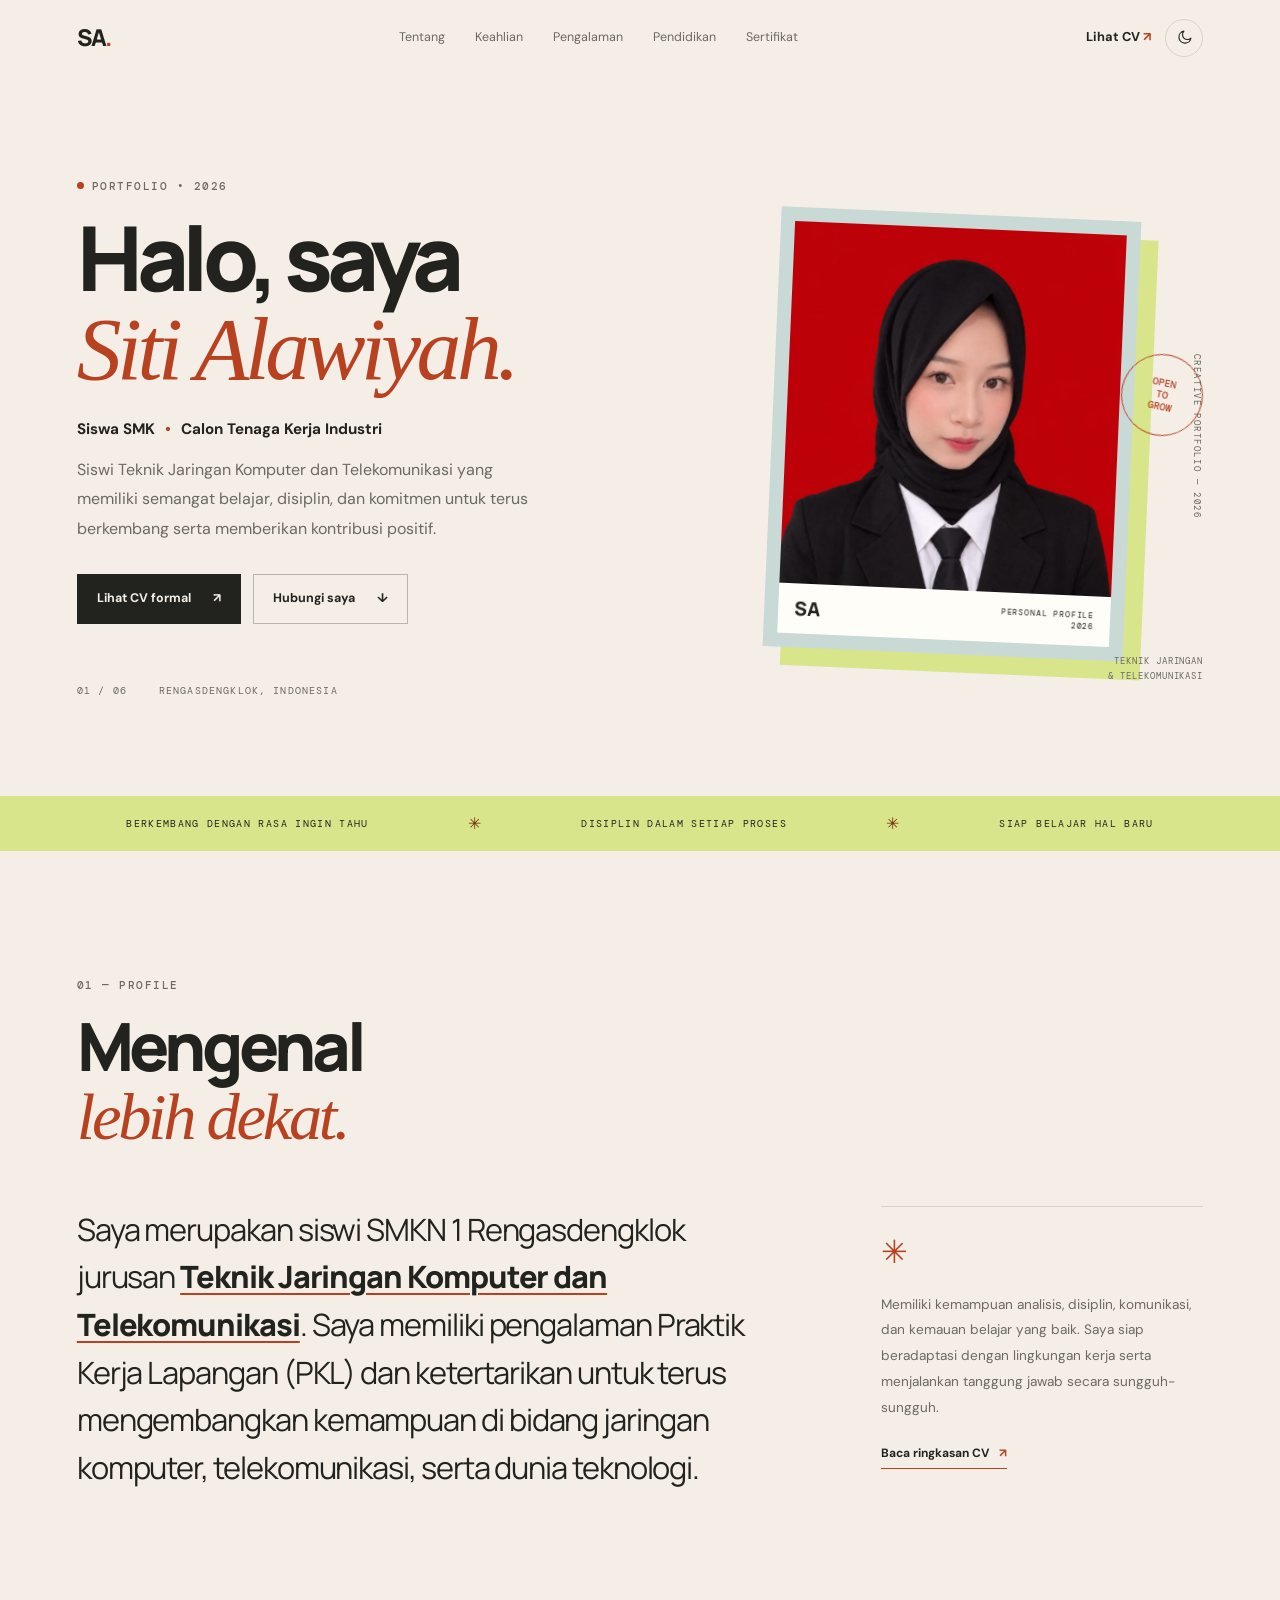
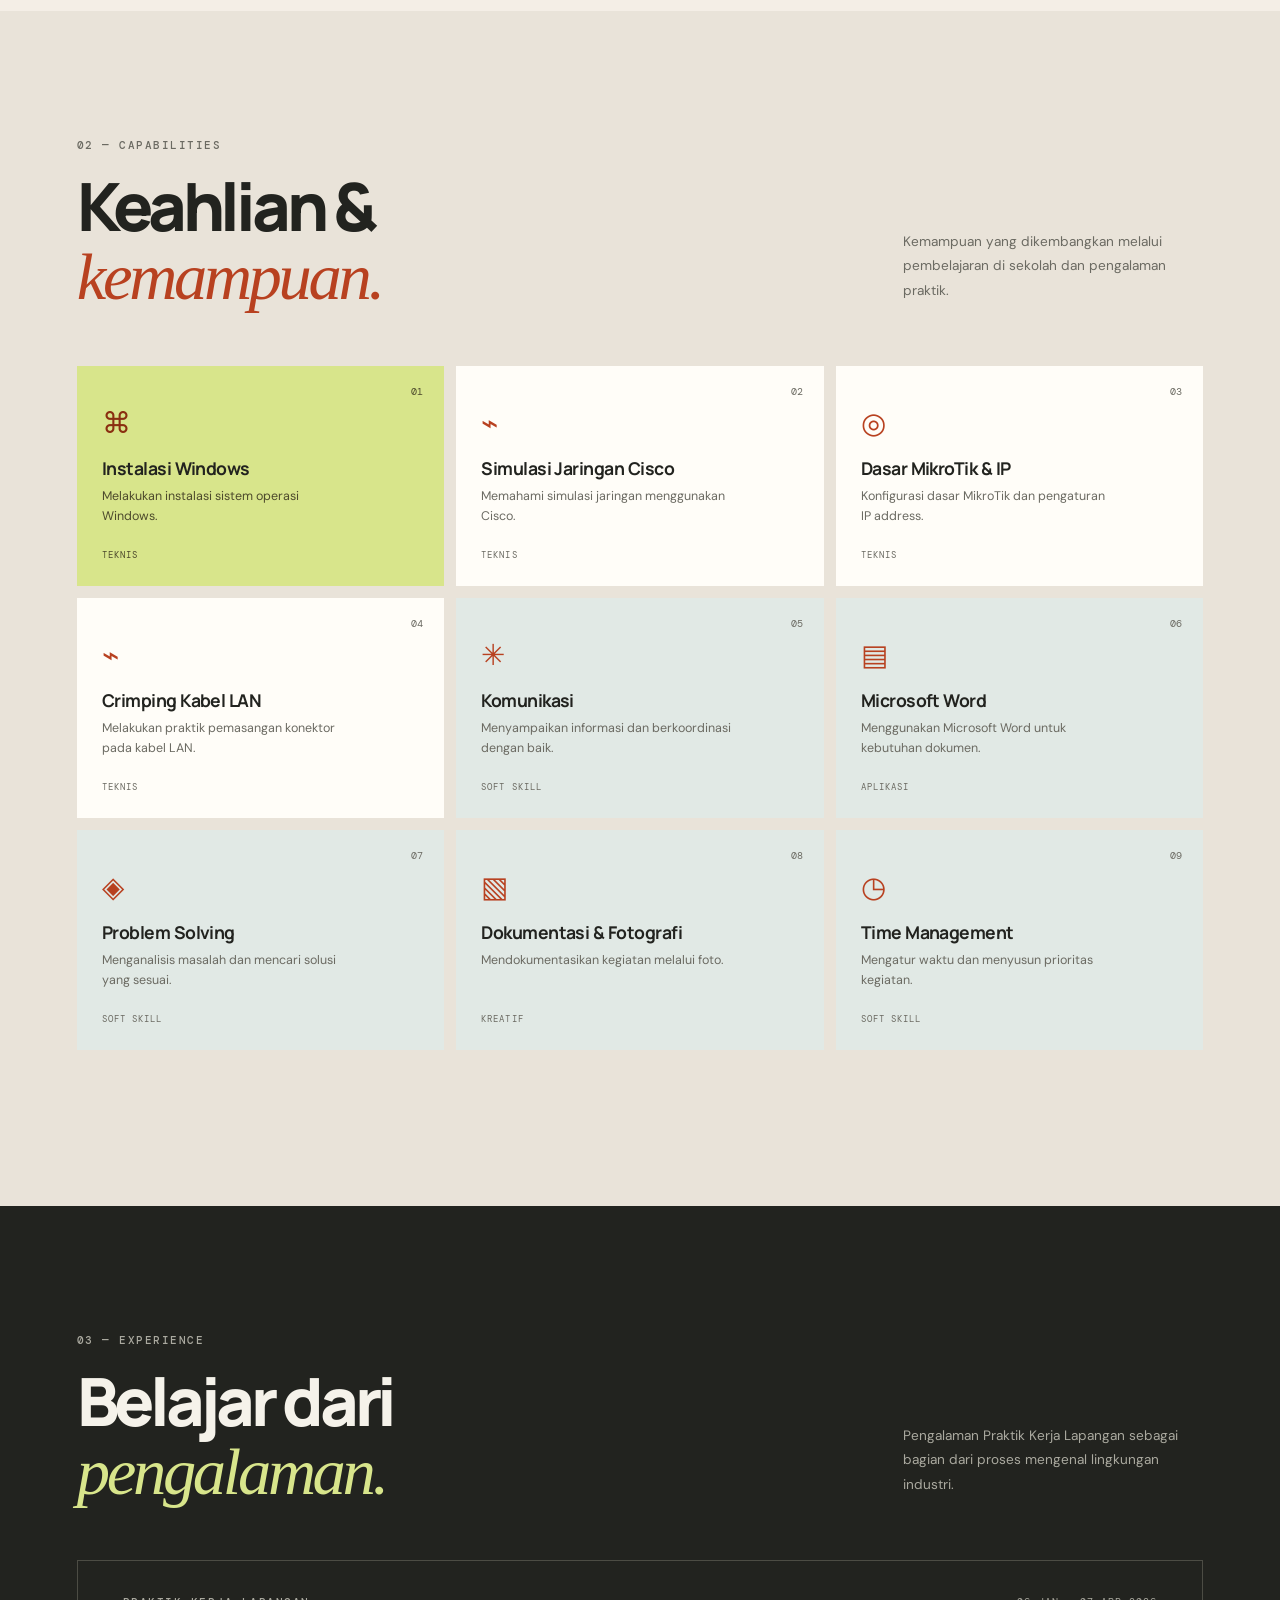
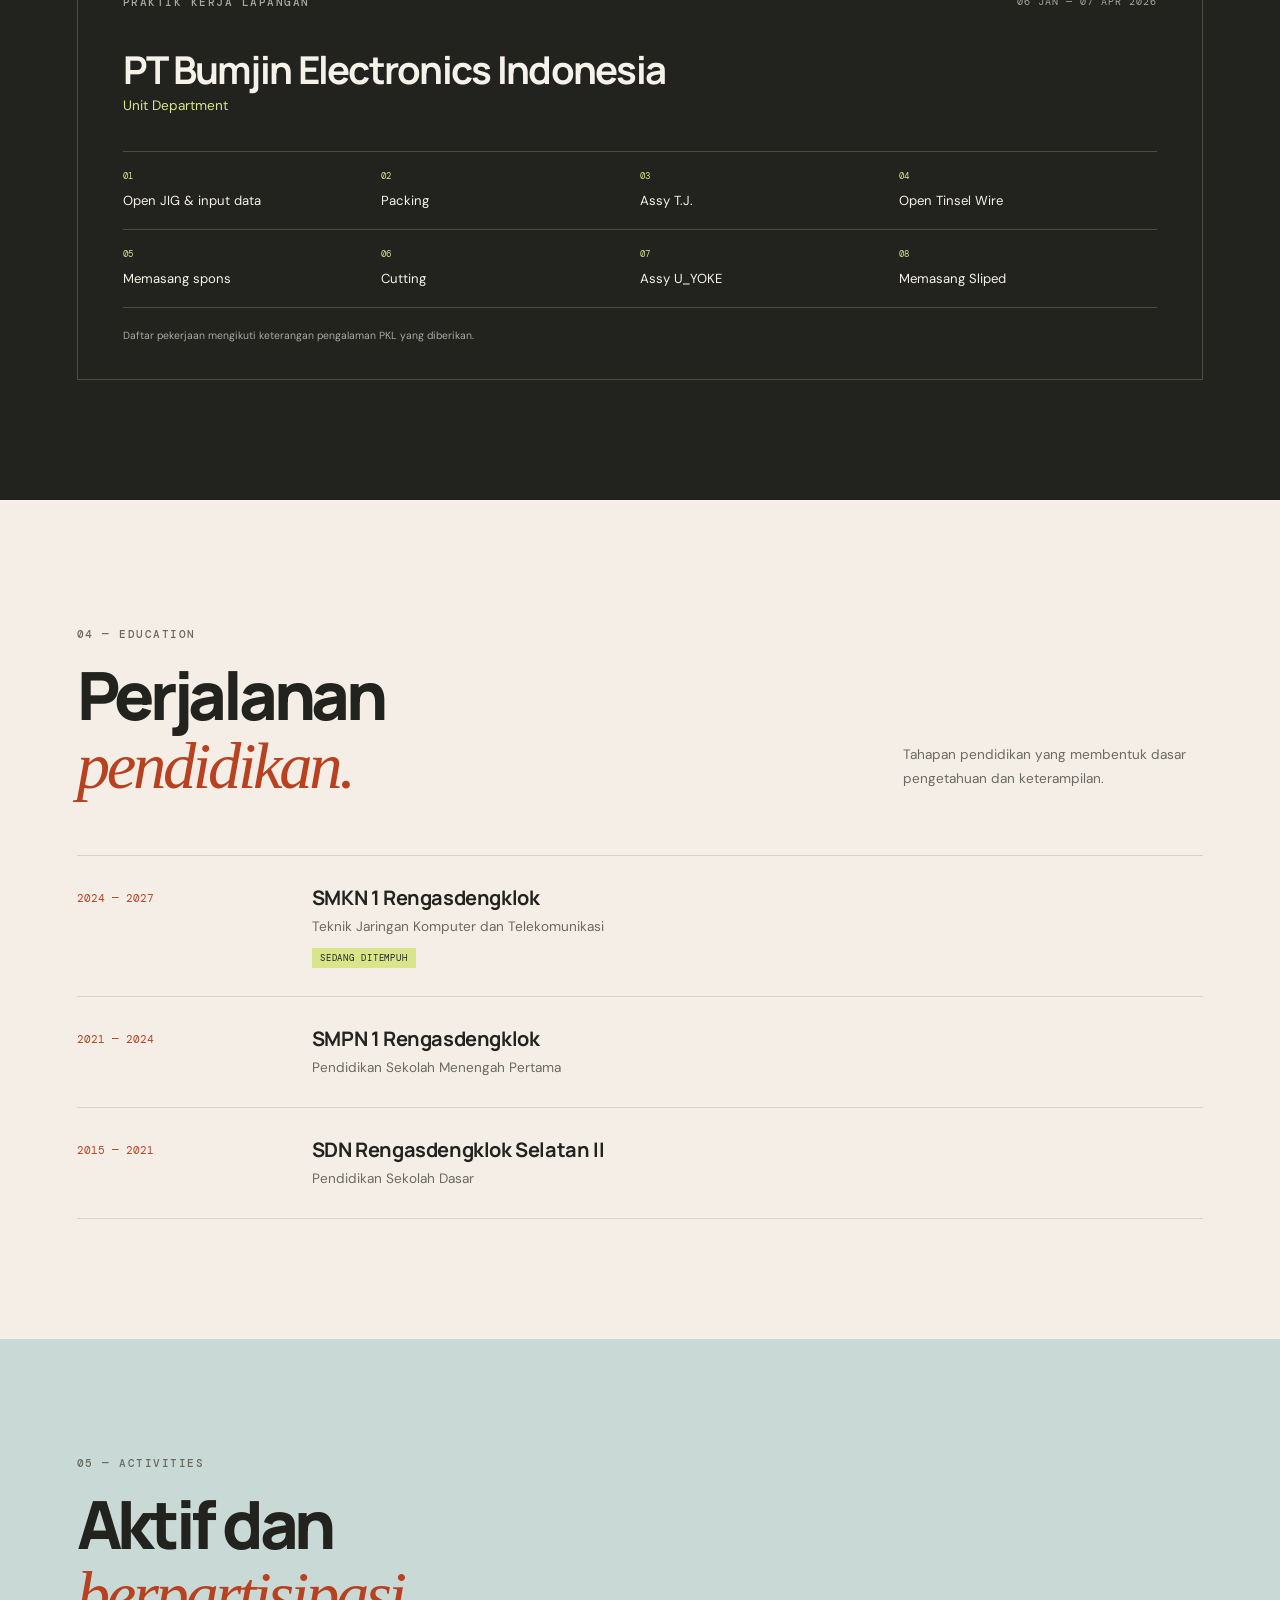
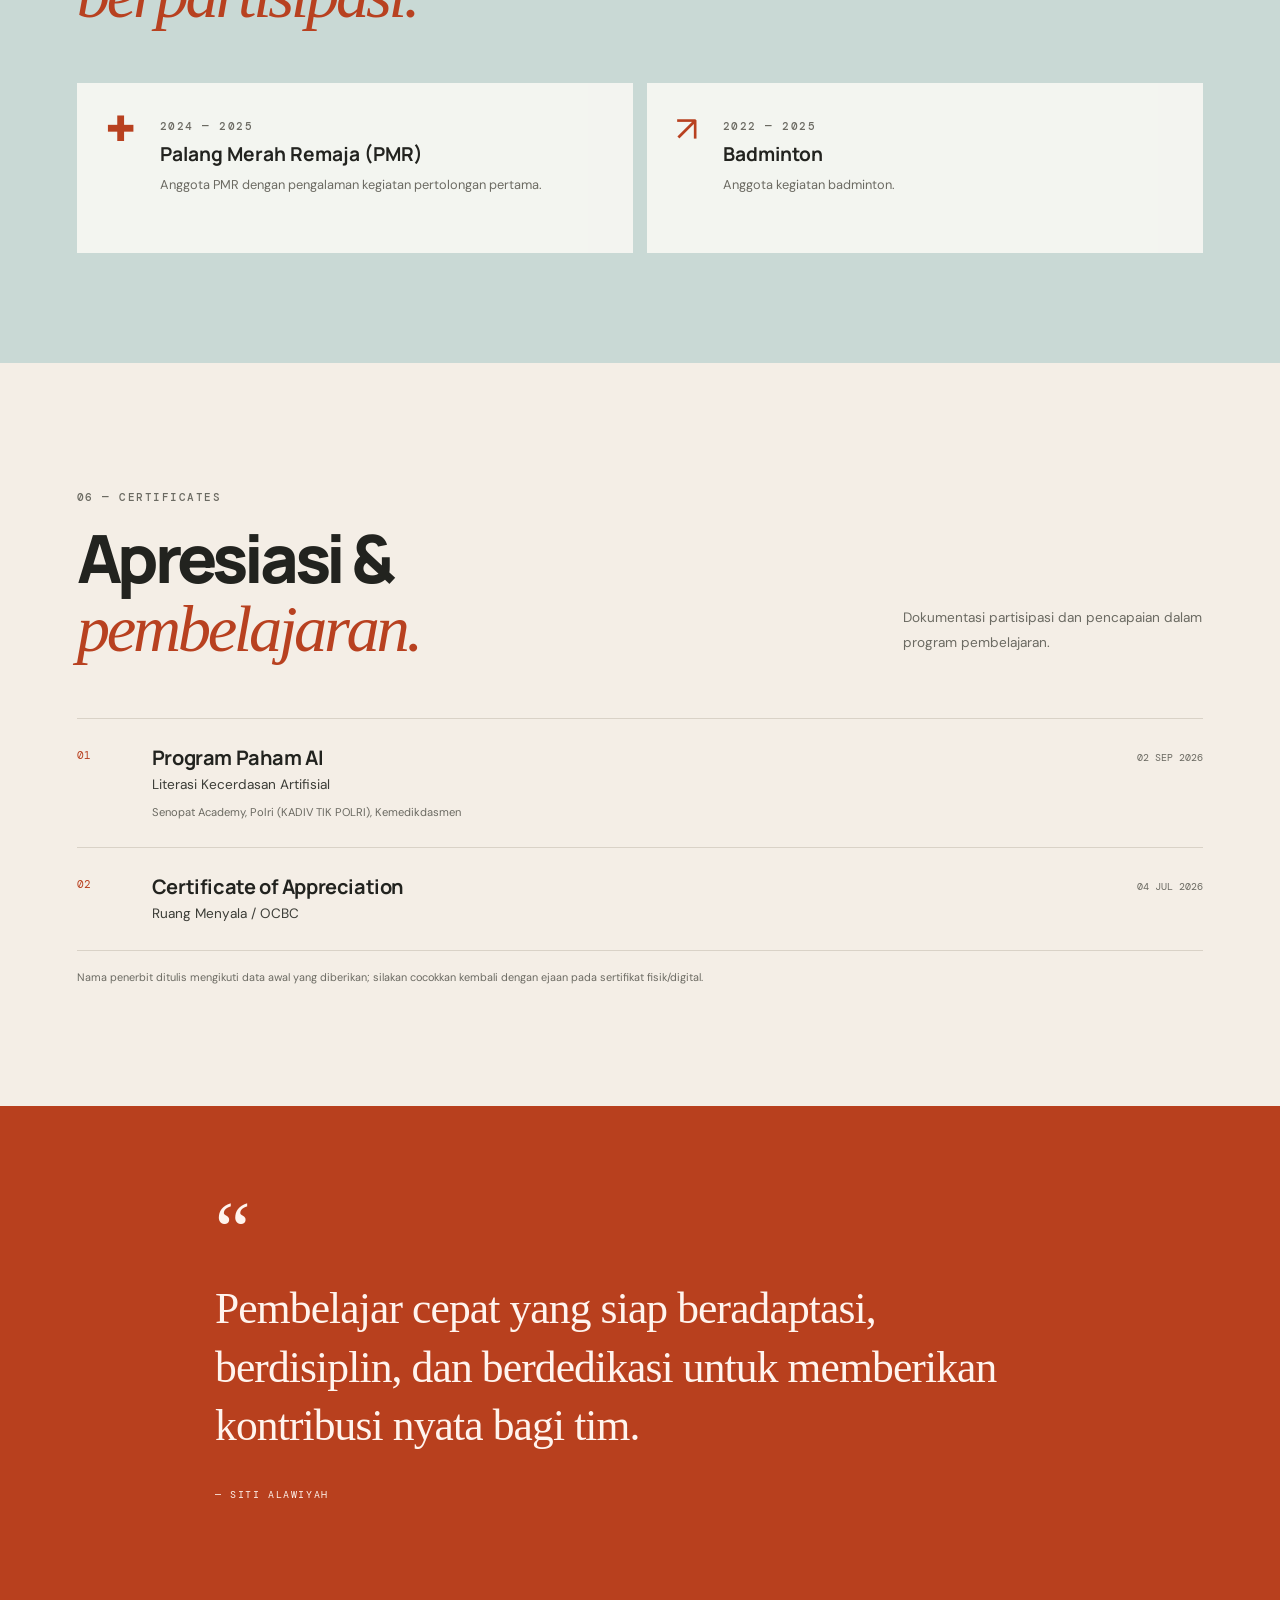
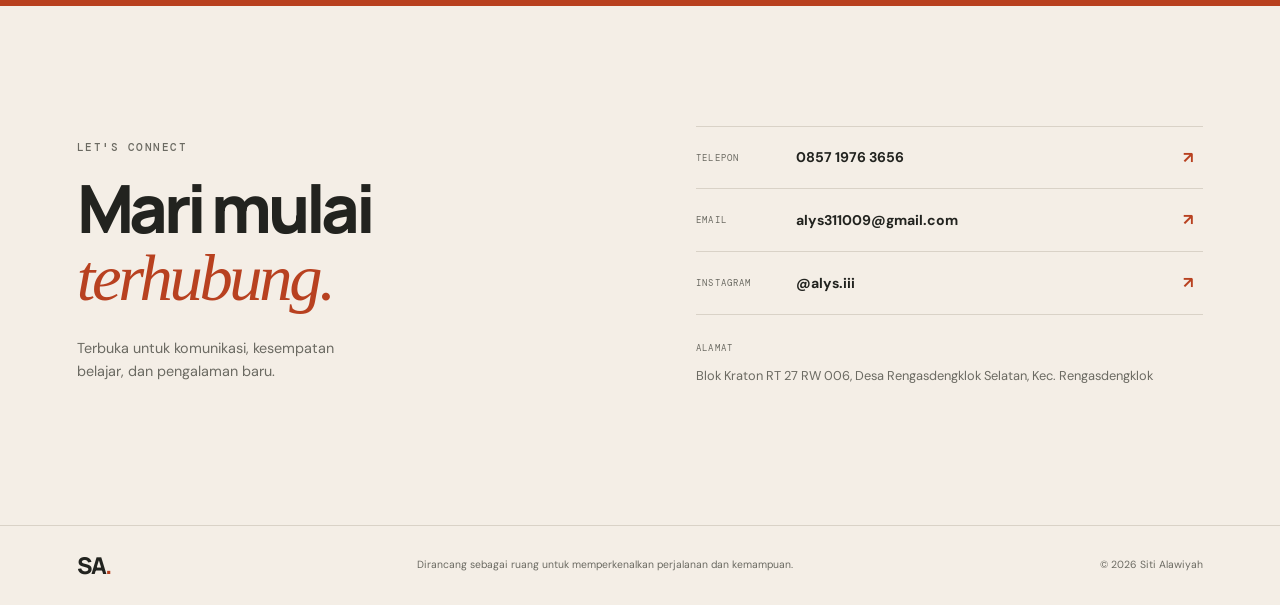
==== commit baf2a24a: "up" ====
--- a/index.html
+++ b/index.html
@@ -10,95 +10,221 @@
   <link rel="preconnect" href="https://fonts.gstatic.com" crossorigin>
   <link href="https://fonts.googleapis.com/css2?family=DM+Mono:wght@400;500&family=DM+Sans:wght@400;500;600;700&family=Manrope:wght@500;600;700;800&display=swap" rel="stylesheet">
   <link rel="stylesheet" href="assets/css/style.css">
+  <script>
+    /* Tema awal tanpa flash + failsafe reveal */
+    (function () {
+      var d = document.documentElement;
+      d.classList.add('js');
+      try {
+        var t = localStorage.getItem('siti-theme');
+        if (t !== 'light' && t !== 'dark') {
+          t = window.matchMedia && window.matchMedia('(prefers-color-scheme: dark)').matches ? 'dark' : 'light';
+        }
+        d.dataset.theme = t;
+      } catch (e) {
+        d.dataset.theme = 'light';
+      }
+      window.setTimeout(function () {
+        if (!window.__sitiRevealReady) {
+          document.querySelectorAll('[data-reveal]').forEach(function (el) {
+            el.classList.add('is-revealed');
+          });
+        }
+      }, 2200);
+    })();
+  </script>
   <script src="assets/js/image-cache.js" defer></script>
   <script src="assets/js/main.js" defer></script>
 </head>
 <body>
   <a class="skip-link" href="#main">Lewati ke konten</a>
-  <header class="site-header">
-    <a class="wordmark" href="#home" aria-label="Siti Alawiyah, beranda">SA<span>.</span></a>
+  <div class="scroll-progress" data-scroll-progress aria-hidden="true"></div>
+
+  <header class="site-header" data-header>
+    <a class="wordmark" href="#home" aria-label="Siti Alawiyah — beranda">SA<span>.</span></a>
+
     <nav class="desktop-nav" aria-label="Navigasi utama">
-      <a href="#about">Tentang</a><a href="#skills">Keahlian</a><a href="#experience">Pengalaman</a><a href="#education">Pendidikan</a><a href="#certificates">Sertifikat</a>
+      <a href="#about">Tentang</a>
+      <a href="#skills">Keahlian</a>
+      <a href="#experience">Pengalaman</a>
+      <a href="#education">Pendidikan</a>
+      <a href="#certificates">Sertifikat</a>
     </nav>
+
     <div class="header-actions">
       <a class="text-link" href="cv.html">Lihat CV <span aria-hidden="true">↗</span></a>
-      <button class="theme-button" id="themeToggle" type="button" aria-label="Ganti tema" title="Ganti tema">◐</button>
+
+      <button class="theme-button" type="button" data-theme-toggle aria-pressed="false" aria-label="Aktifkan mode gelap" title="Ganti tema">
+        <svg class="theme-icon theme-icon-moon" viewBox="0 0 24 24" fill="none" stroke="currentColor" stroke-width="1.6" stroke-linecap="round" stroke-linejoin="round" aria-hidden="true" focusable="false">
+          <path d="M21 12.8A8.5 8.5 0 1 1 11.2 3a6.6 6.6 0 0 0 9.8 9.8Z"></path>
+        </svg>
+        <svg class="theme-icon theme-icon-sun" viewBox="0 0 24 24" fill="none" stroke="currentColor" stroke-width="1.6" stroke-linecap="round" stroke-linejoin="round" aria-hidden="true" focusable="false">
+          <circle cx="12" cy="12" r="4"></circle>
+          <path d="M12 2v2M12 20v2M4.9 4.9l1.4 1.4M17.7 17.7l1.4 1.4M2 12h2M20 12h2M4.9 19.1l1.4-1.4M17.7 6.3l1.4-1.4"></path>
+        </svg>
+      </button>
+
+      <button class="menu-toggle" type="button" data-menu-toggle aria-expanded="false" aria-controls="mobileNav" aria-label="Buka menu navigasi">
+        <span></span><span></span><span></span>
+      </button>
     </div>
   </header>
 
-  <main id="main">
-    <section class="hero section-wrap" id="home">
-      <div class="hero-copy">
-        <p class="eyebrow"><span class="eyebrow-dot"></span> PORTFOLIO • 2026</p>
-        <h1>Halo, saya<br><em>Siti Alawiyah.</em></h1>
-        <p class="hero-role">Siswa SMK <span>•</span> Calon Tenaga Kerja Industri</p>
-        <p class="hero-intro">Siswi Teknik Jaringan Komputer dan Telekomunikasi yang memiliki semangat belajar, disiplin, dan komitmen untuk terus berkembang serta memberikan kontribusi positif.</p>
-        <div class="hero-actions">
-          <a class="button button-dark" href="cv.html">Lihat CV formal <span>↗</span></a>
-          <a class="button button-line" href="#contact">Hubungi saya <span>↓</span></a>
-        </div>
-        <div class="hero-index"><span>01 / 06</span><span>RENGASDENGKLOK, INDONESIA</span></div>
-      </div>
-      <div class="hero-visual">
-        <div class="visual-note note-top">TERUS BELAJAR<br>TERUS BERTUMBUH</div>
-        <div class="portrait-frame">
-          <img class="profile-image" src="assets/images/profile.jpg" data-profile-image alt="Foto profil Siti Alawiyah">
-          <div class="portrait-caption"><span>SA</span><span>PERSONAL PROFILE<br>2026</span></div>
+  <nav class="mobile-nav" id="mobileNav" data-mobile-nav aria-label="Navigasi seluler">
+    <a href="#about">Tentang</a>
+    <a href="#skills">Keahlian</a>
+    <a href="#experience">Pengalaman</a>
+    <a href="#education">Pendidikan</a>
+    <a href="#activities">Aktivitas</a>
+    <a href="#certificates">Sertifikat</a>
+    <a href="#contact">Kontak</a>
+  </nav>
+
+  <main id="main" tabindex="-1">
+    <section class="hero section-wrap" id="home" aria-labelledby="heroTitle">
+      <div class="hero-copy" data-reveal-group>
+        <p class="eyebrow" data-reveal><span class="eyebrow-dot" aria-hidden="true"></span> PORTFOLIO • 2026</p>
+        <h1 id="heroTitle" data-reveal>Halo, saya<br><em>Siti Alawiyah.</em></h1>
+        <p class="hero-role" data-reveal>Siswa SMK <span>•</span> Calon Tenaga Kerja Industri</p>
+        <p class="hero-intro" data-reveal>Siswi Teknik Jaringan Komputer dan Telekomunikasi yang memiliki semangat belajar, disiplin, dan komitmen untuk terus berkembang serta memberikan kontribusi positif.</p>
+        <div class="hero-actions" data-reveal>
+          <a class="button button-dark" href="cv.html">Lihat CV formal <span aria-hidden="true">↗</span></a>
+          <a class="button button-line" href="#contact">Hubungi saya <span aria-hidden="true">↓</span></a>
+        </div>
+        <div class="hero-index" data-reveal><span>01 / 06</span><span>RENGASDENGKLOK, INDONESIA</span></div>
+      </div>
+
+      <div class="hero-visual" data-reveal-group>
+        <div class="portrait-frame" data-reveal>
+          <img class="profile-image" src="assets/images/profile.jpg" data-profile-image alt="Foto profil Siti Alawiyah" width="600" height="760" decoding="async">
+          <div class="portrait-caption">
+            <span>SA</span>
+            <span>PERSONAL PROFILE<br>2026</span>
+          </div>
         </div>
         <div class="visual-stamp">OPEN<br>TO<br>GROW</div>
-        <div class="visual-note note-bottom">TEKNIK JARINGAN<br>& TELEKOMUNIKASI</div>
-      </div>
-      <div class="hero-side-label">CREATIVE PORTFOLIO — 2026</div>
-    </section>
-
-    <section class="intro-strip">
-      <p>BERKEMBANG DENGAN RASA INGIN TAHU</p><span>✳</span>
-      <p>DISIPLIN DALAM SETIAP PROSES</p><span>✳</span>
+        <div class="visual-note note-bottom" data-reveal>TEKNIK JARINGAN<br>& TELEKOMUNIKASI</div>
+      </div>
+
+      <div class="hero-side-label" aria-hidden="true">CREATIVE PORTFOLIO — 2026</div>
+    </section>
+
+    <section class="intro-strip" data-reveal>
+      <p>BERKEMBANG DENGAN RASA INGIN TAHU</p><span aria-hidden="true">✳</span>
+      <p>DISIPLIN DALAM SETIAP PROSES</p><span aria-hidden="true">✳</span>
       <p>SIAP BELAJAR HAL BARU</p>
     </section>
 
     <section class="content-section section-wrap" id="about">
-      <div class="section-heading">
+      <div class="section-heading" data-reveal>
         <p class="eyebrow">01 — PROFILE</p>
         <h2>Mengenal<br><em>lebih dekat.</em></h2>
       </div>
-      <div class="about-layout">
-        <p class="large-copy">Saya merupakan siswi SMKN 1 Rengasdengklok jurusan <strong>Teknik Jaringan Komputer dan Telekomunikasi</strong>. Saya memiliki pengalaman Praktik Kerja Lapangan (PKL) dan ketertarikan untuk terus mengembangkan kemampuan di bidang jaringan komputer, telekomunikasi, serta dunia teknologi.</p>
-        <div class="about-aside">
-          <span class="aside-mark">✳</span>
+      <div class="about-layout" data-reveal-group>
+        <p class="large-copy" data-reveal>Saya merupakan siswi SMKN 1 Rengasdengklok jurusan <strong>Teknik Jaringan Komputer dan Telekomunikasi</strong>. Saya memiliki pengalaman Praktik Kerja Lapangan (PKL) dan ketertarikan untuk terus mengembangkan kemampuan di bidang jaringan komputer, telekomunikasi, serta dunia teknologi.</p>
+        <div class="about-aside" data-reveal>
+          <span class="aside-mark" aria-hidden="true">✳</span>
           <p>Memiliki kemampuan analisis, disiplin, komunikasi, dan kemauan belajar yang baik. Saya siap beradaptasi dengan lingkungan kerja serta menjalankan tanggung jawab secara sungguh-sungguh.</p>
-          <a class="under-link" href="cv.html">Baca ringkasan CV <span>↗</span></a>
-        </div>
-      </div>
-    </section>
-
-    <section class="content-section section-wrap skills-section" id="skills">
-      <div class="section-heading row-heading">
-        <div><p class="eyebrow">02 — CAPABILITIES</p><h2>Keahlian &<br><em>kemampuan.</em></h2></div>
-        <p class="heading-aside">Kemampuan yang dikembangkan melalui pembelajaran di sekolah dan pengalaman praktik.</p>
-      </div>
-      <div class="skills-grid">
-        <article class="skill-card skill-featured"><span class="skill-number">01</span><span class="skill-icon">⌘</span><h3>Instalasi Windows</h3><p>Melakukan instalasi sistem operasi Windows.</p><span class="skill-tag">TEKNIS</span></article>
-        <article class="skill-card"><span class="skill-number">02</span><span class="skill-icon">⌁</span><h3>Simulasi Jaringan Cisco</h3><p>Memahami simulasi jaringan menggunakan Cisco.</p><span class="skill-tag">TEKNIS</span></article>
-        <article class="skill-card"><span class="skill-number">03</span><span class="skill-icon">◎</span><h3>Dasar MikroTik & IP</h3><p>Konfigurasi dasar MikroTik dan pengaturan IP address.</p><span class="skill-tag">TEKNIS</span></article>
-        <article class="skill-card"><span class="skill-number">04</span><span class="skill-icon">⌁</span><h3>Crimping Kabel LAN</h3><p>Melakukan praktik pemasangan konektor pada kabel LAN.</p><span class="skill-tag">TEKNIS</span></article>
-        <article class="skill-card skill-soft"><span class="skill-number">05</span><span class="skill-icon">✳</span><h3>Komunikasi</h3><p>Menyampaikan informasi dan berkoordinasi dengan baik.</p><span class="skill-tag">SOFT SKILL</span></article>
-        <article class="skill-card skill-soft"><span class="skill-number">06</span><span class="skill-icon">▤</span><h3>Microsoft Word</h3><p>Menggunakan Microsoft Word untuk kebutuhan dokumen.</p><span class="skill-tag">APLIKASI</span></article>
-        <article class="skill-card skill-soft"><span class="skill-number">07</span><span class="skill-icon">◈</span><h3>Problem Solving</h3><p>Menganalisis masalah dan mencari solusi yang sesuai.</p><span class="skill-tag">SOFT SKILL</span></article>
-        <article class="skill-card skill-soft"><span class="skill-number">08</span><span class="skill-icon">▧</span><h3>Dokumentasi & Fotografi</h3><p>Mendokumentasikan kegiatan melalui foto.</p><span class="skill-tag">KREATIF</span></article>
-        <article class="skill-card skill-soft"><span class="skill-number">09</span><span class="skill-icon">◷</span><h3>Time Management</h3><p>Mengatur waktu dan menyusun prioritas kegiatan.</p><span class="skill-tag">SOFT SKILL</span></article>
-      </div>
-      <p class="section-footnote">* Deskripsi kemampuan disusun berdasarkan informasi profil yang diberikan.</p>
+          <a class="under-link" href="cv.html">Baca ringkasan CV <span aria-hidden="true">↗</span></a>
+        </div>
+      </div>
+    </section>
+
+    <section class="content-section skills-section" id="skills">
+      <div class="section-wrap">
+        <div class="section-heading row-heading" data-reveal>
+          <div>
+            <p class="eyebrow">02 — CAPABILITIES</p>
+            <h2>Keahlian &<br><em>kemampuan.</em></h2>
+          </div>
+          <p class="heading-aside">Kemampuan yang dikembangkan melalui pembelajaran di sekolah dan pengalaman praktik.</p>
+        </div>
+
+        <div class="skills-grid" data-reveal-group>
+          <article class="skill-card skill-featured" data-reveal>
+            <span class="skill-number">01</span>
+            <span class="skill-icon" aria-hidden="true">⌘</span>
+            <h3>Instalasi Windows</h3>
+            <p>Melakukan instalasi sistem operasi Windows.</p>
+            <span class="skill-tag">TEKNIS</span>
+          </article>
+          <article class="skill-card" data-reveal>
+            <span class="skill-number">02</span>
+            <span class="skill-icon" aria-hidden="true">⌁</span>
+            <h3>Simulasi Jaringan Cisco</h3>
+            <p>Memahami simulasi jaringan menggunakan Cisco.</p>
+            <span class="skill-tag">TEKNIS</span>
+          </article>
+          <article class="skill-card" data-reveal>
+            <span class="skill-number">03</span>
+            <span class="skill-icon" aria-hidden="true">◎</span>
+            <h3>Dasar MikroTik & IP</h3>
+            <p>Konfigurasi dasar MikroTik dan pengaturan IP address.</p>
+            <span class="skill-tag">TEKNIS</span>
+          </article>
+          <article class="skill-card" data-reveal>
+            <span class="skill-number">04</span>
+            <span class="skill-icon" aria-hidden="true">⌁</span>
+            <h3>Crimping Kabel LAN</h3>
+            <p>Melakukan praktik pemasangan konektor pada kabel LAN.</p>
+            <span class="skill-tag">TEKNIS</span>
+          </article>
+          <article class="skill-card skill-soft" data-reveal>
+            <span class="skill-number">05</span>
+            <span class="skill-icon" aria-hidden="true">✳</span>
+            <h3>Komunikasi</h3>
+            <p>Menyampaikan informasi dan berkoordinasi dengan baik.</p>
+            <span class="skill-tag">SOFT SKILL</span>
+          </article>
+          <article class="skill-card skill-soft" data-reveal>
+            <span class="skill-number">06</span>
+            <span class="skill-icon" aria-hidden="true">▤</span>
+            <h3>Microsoft Word</h3>
+            <p>Menggunakan Microsoft Word untuk kebutuhan dokumen.</p>
+            <span class="skill-tag">APLIKASI</span>
+          </article>
+          <article class="skill-card skill-soft" data-reveal>
+            <span class="skill-number">07</span>
+            <span class="skill-icon" aria-hidden="true">◈</span>
+            <h3>Problem Solving</h3>
+            <p>Menganalisis masalah dan mencari solusi yang sesuai.</p>
+            <span class="skill-tag">SOFT SKILL</span>
+          </article>
+          <article class="skill-card skill-soft" data-reveal>
+            <span class="skill-number">08</span>
+            <span class="skill-icon" aria-hidden="true">▧</span>
+            <h3>Dokumentasi & Fotografi</h3>
+            <p>Mendokumentasikan kegiatan melalui foto.</p>
+            <span class="skill-tag">KREATIF</span>
+          </article>
+          <article class="skill-card skill-soft" data-reveal>
+            <span class="skill-number">09</span>
+            <span class="skill-icon" aria-hidden="true">◷</span>
+            <h3>Time Management</h3>
+            <p>Mengatur waktu dan menyusun prioritas kegiatan.</p>
+            <span class="skill-tag">SOFT SKILL</span>
+          </article>
+        </div>
+
+        <p class="section-footnote" data-reveal>* Deskripsi kemampuan disusun berdasarkan informasi profil yang diberikan.</p>
+      </div>
     </section>
 
     <section class="content-section experience-section" id="experience">
       <div class="section-wrap">
-        <div class="section-heading row-heading">
-          <div><p class="eyebrow">03 — EXPERIENCE</p><h2>Belajar dari<br><em>pengalaman.</em></h2></div>
+        <div class="section-heading row-heading" data-reveal>
+          <div>
+            <p class="eyebrow">03 — EXPERIENCE</p>
+            <h2>Belajar dari<br><em>pengalaman.</em></h2>
+          </div>
           <p class="heading-aside">Pengalaman Praktik Kerja Lapangan sebagai bagian dari proses mengenal lingkungan industri.</p>
         </div>
-        <article class="experience-card">
-          <div class="experience-top"><span class="eyebrow">PRAKTIK KERJA LAPANGAN</span><span class="date-label">06 JAN — 07 APR 2026</span></div>
+
+        <article class="experience-card" data-reveal>
+          <div class="experience-top">
+            <span class="eyebrow">PRAKTIK KERJA LAPANGAN</span>
+            <span class="date-label">06 JAN — 07 APR 2026</span>
+          </div>
           <h3>PT Bumjin Electronics Indonesia</h3>
           <p class="experience-role">Unit Department</p>
           <div class="task-list">
@@ -117,55 +243,144 @@
     </section>
 
     <section class="content-section section-wrap" id="education">
-      <div class="section-heading row-heading">
-        <div><p class="eyebrow">04 — EDUCATION</p><h2>Perjalanan<br><em>pendidikan.</em></h2></div>
+      <div class="section-heading row-heading" data-reveal>
+        <div>
+          <p class="eyebrow">04 — EDUCATION</p>
+          <h2>Perjalanan<br><em>pendidikan.</em></h2>
+        </div>
         <p class="heading-aside">Tahapan pendidikan yang membentuk dasar pengetahuan dan keterampilan.</p>
       </div>
-      <div class="timeline">
-        <article class="timeline-item"><span class="timeline-year">2024 — 2027</span><div><h3>SMKN 1 Rengasdengklok</h3><p>Teknik Jaringan Komputer dan Telekomunikasi</p><span class="timeline-status">SEDANG DITEMPUH</span></div></article>
-        <article class="timeline-item"><span class="timeline-year">2021 — 2024</span><div><h3>SMPN 1 Rengasdengklok</h3><p>Pendidikan Sekolah Menengah Pertama</p></div></article>
-        <article class="timeline-item"><span class="timeline-year">2015 — 2021</span><div><h3>SDN Rengasdengklok Selatan II</h3><p>Pendidikan Sekolah Dasar</p></div></article>
+
+      <div class="timeline" data-reveal-group>
+        <article class="timeline-item" data-reveal>
+          <span class="timeline-year">2024 — 2027</span>
+          <div>
+            <h3>SMKN 1 Rengasdengklok</h3>
+            <p>Teknik Jaringan Komputer dan Telekomunikasi</p>
+            <span class="timeline-status">SEDANG DITEMPUH</span>
+          </div>
+        </article>
+        <article class="timeline-item" data-reveal>
+          <span class="timeline-year">2021 — 2024</span>
+          <div>
+            <h3>SMPN 1 Rengasdengklok</h3>
+            <p>Pendidikan Sekolah Menengah Pertama</p>
+          </div>
+        </article>
+        <article class="timeline-item" data-reveal>
+          <span class="timeline-year">2015 — 2021</span>
+          <div>
+            <h3>SDN Rengasdengklok Selatan II</h3>
+            <p>Pendidikan Sekolah Dasar</p>
+          </div>
+        </article>
       </div>
     </section>
 
     <section class="content-section activity-section" id="activities">
       <div class="section-wrap">
-        <div class="section-heading"><p class="eyebrow">05 — ACTIVITIES</p><h2>Aktif dan<br><em>berpartisipasi.</em></h2></div>
-        <div class="activity-grid">
-          <article class="activity-card"><span class="activity-symbol">✚</span><div><p class="eyebrow">2024 — 2025</p><h3>Palang Merah Remaja (PMR)</h3><p>Anggota PMR dengan pengalaman kegiatan pertolongan pertama.</p></div></article>
-          <article class="activity-card"><span class="activity-symbol">↗</span><div><p class="eyebrow">2022 — 2025</p><h3>Badminton</h3><p>Anggota kegiatan badminton.</p></div></article>
+        <div class="section-heading" data-reveal>
+          <p class="eyebrow">05 — ACTIVITIES</p>
+          <h2>Aktif dan<br><em>berpartisipasi.</em></h2>
+        </div>
+        <div class="activity-grid" data-reveal-group>
+          <article class="activity-card" data-reveal>
+            <span class="activity-symbol" aria-hidden="true">✚</span>
+            <div>
+              <p class="eyebrow">2024 — 2025</p>
+              <h3>Palang Merah Remaja (PMR)</h3>
+              <p>Anggota PMR dengan pengalaman kegiatan pertolongan pertama.</p>
+            </div>
+          </article>
+          <article class="activity-card" data-reveal>
+            <span class="activity-symbol" aria-hidden="true">↗</span>
+            <div>
+              <p class="eyebrow">2022 — 2025</p>
+              <h3>Badminton</h3>
+              <p>Anggota kegiatan badminton.</p>
+            </div>
+          </article>
         </div>
       </div>
     </section>
 
     <section class="content-section section-wrap" id="certificates">
-      <div class="section-heading row-heading">
-        <div><p class="eyebrow">06 — CERTIFICATES</p><h2>Apresiasi &<br><em>pembelajaran.</em></h2></div>
+      <div class="section-heading row-heading" data-reveal>
+        <div>
+          <p class="eyebrow">06 — CERTIFICATES</p>
+          <h2>Apresiasi &<br><em>pembelajaran.</em></h2>
+        </div>
         <p class="heading-aside">Dokumentasi partisipasi dan pencapaian dalam program pembelajaran.</p>
       </div>
-      <div class="certificate-list">
-        <article class="certificate-item"><span class="certificate-index">01</span><div><h3>Program Paham AI</h3><p>Literasi Kecerdasan Artifisial</p><small>Senopat Academy, Polri (KADIV TIK POLRI), Kemedikdasmen</small></div><time>02 SEP 2026</time></article>
-        <article class="certificate-item"><span class="certificate-index">02</span><div><h3>Certificate of Appreciation</h3><p>Ruang Menyala / OCBC</p></div><time>04 JUL 2026</time></article>
-      </div>
-      <p class="section-footnote">Nama penerbit ditulis mengikuti data awal yang diberikan; silakan cocokkan kembali dengan ejaan pada sertifikat fisik/digital.</p>
+
+      <div class="certificate-list" data-reveal-group>
+        <article class="certificate-item" data-reveal>
+          <span class="certificate-index">01</span>
+          <div>
+            <h3>Program Paham AI</h3>
+            <p>Literasi Kecerdasan Artifisial</p>
+            <small>Senopat Academy, Polri (KADIV TIK POLRI), Kemedikdasmen</small>
+          </div>
+          <time>02 SEP 2026</time>
+        </article>
+        <article class="certificate-item" data-reveal>
+          <span class="certificate-index">02</span>
+          <div>
+            <h3>Certificate of Appreciation</h3>
+            <p>Ruang Menyala / OCBC</p>
+          </div>
+          <time>04 JUL 2026</time>
+        </article>
+      </div>
+
+      <p class="section-footnote" data-reveal>Nama penerbit ditulis mengikuti data awal yang diberikan; silakan cocokkan kembali dengan ejaan pada sertifikat fisik/digital.</p>
     </section>
 
     <section class="quote-section">
-      <div class="section-wrap quote-inner"><span class="quote-mark">“</span><blockquote>Pembelajar cepat yang siap beradaptasi, berdisiplin, dan berdedikasi untuk memberikan kontribusi nyata bagi tim.</blockquote><span class="quote-credit">— SITI ALAWIYAH</span></div>
+      <div class="section-wrap quote-inner" data-reveal>
+        <span class="quote-mark" aria-hidden="true">“</span>
+        <blockquote>Pembelajar cepat yang siap beradaptasi, berdisiplin, dan berdedikasi untuk memberikan kontribusi nyata bagi tim.</blockquote>
+        <span class="quote-credit">— SITI ALAWIYAH</span>
+      </div>
     </section>
 
     <section class="contact-section section-wrap" id="contact">
-      <div><p class="eyebrow">LET'S CONNECT</p><h2>Mari mulai<br><em>terhubung.</em></h2><p class="contact-intro">Terbuka untuk komunikasi, kesempatan belajar, dan pengalaman baru.</p></div>
-      <div class="contact-panel">
-        <a href="tel:085719763656"><span>TELEPON</span><strong>0857 1976 3656</strong><b>↗</b></a>
-        <a href="mailto:alys311009@gmail.com"><span>EMAIL</span><strong>alys311009@gmail.com</strong><b>↗</b></a>
-        <a href="https://instagram.com/alys.iii" target="_blank" rel="noopener noreferrer"><span>INSTAGRAM</span><strong>@alys.iii</strong><b>↗</b></a>
-        <div class="contact-address"><span>ALAMAT</span><p>Blok Kraton RT 27 RW 006, Desa Rengasdengklok Selatan, Kec. Rengasdengklok</p></div>
+      <div data-reveal>
+        <p class="eyebrow">LET'S CONNECT</p>
+        <h2>Mari mulai<br><em>terhubung.</em></h2>
+        <p class="contact-intro">Terbuka untuk komunikasi, kesempatan belajar, dan pengalaman baru.</p>
+      </div>
+
+      <div class="contact-panel" data-reveal-group>
+        <a href="tel:085719763656" data-reveal>
+          <span>TELEPON</span>
+          <strong>0857 1976 3656</strong>
+          <b aria-hidden="true">↗</b>
+        </a>
+        <a href="mailto:alys311009@gmail.com" data-reveal>
+          <span>EMAIL</span>
+          <strong>alys311009@gmail.com</strong>
+          <b aria-hidden="true">↗</b>
+        </a>
+        <a href="https://instagram.com/alys.iii" target="_blank" rel="noopener noreferrer" data-reveal>
+          <span>INSTAGRAM</span>
+          <strong>@alys.iii</strong>
+          <b aria-hidden="true">↗</b>
+        </a>
+        <div class="contact-address" data-reveal>
+          <span>ALAMAT</span>
+          <p>Blok Kraton RT 27 RW 006, Desa Rengasdengklok Selatan, Kec. Rengasdengklok</p>
+        </div>
       </div>
     </section>
   </main>
 
-  <footer class="site-footer"><a class="wordmark" href="#home">SA<span>.</span></a><p>Dirancang sebagai ruang untuk memperkenalkan perjalanan dan kemampuan.</p><span>© <span id="year"></span> Siti Alawiyah</span></footer>
-  <a class="back-top" href="#home" aria-label="Kembali ke atas">↑</a>
+  <footer class="site-footer">
+    <a class="wordmark" href="#home" aria-label="Kembali ke beranda">SA<span>.</span></a>
+    <p>Dirancang sebagai ruang untuk memperkenalkan perjalanan dan kemampuan.</p>
+    <span>© <span data-year>2026</span> Siti Alawiyah</span>
+  </footer>
+
+  <a class="back-top" href="#home" data-back-top aria-label="Kembali ke atas">↑</a>
 </body>
-</html>
+</html>
--- a/assets/css/style.css
+++ b/assets/css/style.css
@@ -1,19 +1,1548 @@
-/* Siti Alawiyah — editorial portfolio */
-:root{--paper:#f4eee6;--ink:#22231f;--muted:#77766e;--line:#d9d2c7;--orange:#e65b36;--lime:#d8e58b;--blue:#c9d9d5;--white:#fffdf8;--serif:Georgia,"Times New Roman",serif;--sans:"DM Sans",Arial,sans-serif;--display:"Manrope",Arial,sans-serif;--mono:"DM Mono",monospace}
-*{box-sizing:border-box}html{scroll-behavior:smooth;scroll-padding-top:90px}body{margin:0;background:var(--paper);color:var(--ink);font-family:var(--sans);line-height:1.6}a{color:inherit;text-decoration:none}button{font:inherit}.skip-link{position:absolute;left:-999px;top:10px;background:var(--ink);color:white;padding:10px;z-index:99}.skip-link:focus{left:10px}
-.site-header{height:76px;padding:0 6vw;display:flex;align-items:center;justify-content:space-between;border-bottom:1px solid var(--line);position:sticky;top:0;background:rgba(244,238,230,.92);backdrop-filter:blur(14px);z-index:20}.wordmark{font:800 1.45rem var(--display);letter-spacing:-.1em}.wordmark span{color:var(--orange)}.desktop-nav{display:flex;gap:30px;font-size:.78rem;color:#5c5b54}.desktop-nav a:hover,.text-link:hover{color:var(--orange)}.header-actions{display:flex;align-items:center;gap:20px}.text-link{font-size:.8rem;font-weight:700}.theme-button{width:36px;height:36px;border:1px solid var(--line);border-radius:50%;background:transparent;cursor:pointer;font-size:1.1rem}
-.section-wrap{width:min(1180px,88%);margin-inline:auto}.hero{min-height:670px;display:grid;grid-template-columns:1.05fr .95fr;align-items:center;gap:7%;padding-top:70px;padding-bottom:75px;position:relative}.eyebrow{font:500 .67rem var(--mono);letter-spacing:.12em;color:var(--muted);margin:0 0 20px}.eyebrow-dot{display:inline-block;width:7px;height:7px;border-radius:50%;background:var(--orange);margin-right:9px}.hero h1{font:800 clamp(3.5rem,7vw,6.7rem)/.98 var(--display);letter-spacing:-.075em;margin:0 0 24px}.hero h1 em,.section-heading h2 em,.contact-section h2 em{font-family:var(--serif);font-weight:400;color:var(--orange);letter-spacing:-.06em}.hero-role{font-weight:700;font-size:.94rem;margin:0 0 14px}.hero-role span{color:var(--orange);padding:0 5px}.hero-intro{max-width:470px;color:#66645d;font-size:1rem;line-height:1.85}.hero-actions{display:flex;gap:12px;margin-top:30px;flex-wrap:wrap}.button{padding:14px 19px;font-size:.78rem;font-weight:700;display:inline-flex;gap:22px;align-items:center;transition:.2s}.button:hover{transform:translateY(-3px)}.button-dark{background:var(--ink);color:white}.button-line{border:1px solid #bcb5aa}.hero-index{display:flex;gap:32px;margin-top:65px;font: .6rem var(--mono);letter-spacing:.1em;color:#858278}.hero-visual{height:500px;position:relative;display:flex;align-items:center;justify-content:center}.portrait-frame{width:min(360px,76%);height:440px;background:var(--blue);position:relative;transform:rotate(2.5deg);padding:14px;box-shadow:18px 18px 0 var(--lime)}.portrait-frame img{width:100%;height:100%;object-fit:cover;display:block;background:#d9ded5}.portrait-caption{position:absolute;bottom:14px;left:14px;right:14px;background:var(--white);display:flex;justify-content:space-between;align-items:center;padding:12px 16px}.portrait-caption span:first-child{font:800 1.2rem var(--display)}.portrait-caption span:last-child{font:.52rem var(--mono);letter-spacing:.1em;text-align:right}.visual-note{position:absolute;font: .58rem/1.6 var(--mono);letter-spacing:.1em;color:#77746a}.note-top{top:15px;left:2%}.note-bottom{bottom:6px;right:0;text-align:right}.visual-stamp{position:absolute;right:2%;top:35%;width:80px;height:80px;border:1px solid var(--orange);border-radius:50%;display:grid;place-content:center;text-align:center;color:var(--orange);font:500 .65rem/1.2 var(--mono);transform:rotate(12deg)}.hero-side-label{position:absolute;right:-5.5%;top:50%;transform:rotate(90deg);font:.55rem var(--mono);letter-spacing:.15em;color:#98948a}
-.intro-strip{display:flex;align-items:center;justify-content:space-evenly;gap:20px;background:var(--lime);padding:17px 4%;font:.6rem var(--mono);letter-spacing:.12em;text-align:center}.intro-strip span{font-size:1rem;color:var(--orange)}
-.content-section{padding-top:125px;padding-bottom:125px}.section-heading{margin-bottom:55px}.section-heading h2,.contact-section h2{font:800 clamp(2.8rem,5.4vw,4.7rem)/1.02 var(--display);letter-spacing:-.07em;margin:0}.row-heading{display:flex;justify-content:space-between;align-items:end;gap:35px}.heading-aside{max-width:300px;color:var(--muted);font-size:.85rem;line-height:1.8;margin:0 0 8px}.about-layout{display:grid;grid-template-columns:1.5fr .7fr;gap:12%;align-items:start}.large-copy{font:400 clamp(1.45rem,2.5vw,2.25rem)/1.55 var(--display);letter-spacing:-.04em;margin:0}.large-copy strong{font-weight:800;text-decoration:underline;text-decoration-color:var(--orange);text-decoration-thickness:2px;text-underline-offset:5px}.about-aside{border-top:1px solid var(--line);padding-top:20px}.aside-mark{font-size:2rem;color:var(--orange)}.about-aside p{font-size:.85rem;color:var(--muted);line-height:1.9}.under-link{display:inline-block;margin-top:10px;border-bottom:1px solid var(--orange);padding-bottom:5px;font-size:.75rem;font-weight:700}.under-link span{color:var(--orange);margin-left:12px}
-.skills-section{background:#e9e3d9;width:100%;padding-inline:max(6%,calc((100% - 1180px)/2))}.skills-grid{display:grid;grid-template-columns:repeat(3,1fr);gap:12px}.skill-card{min-height:220px;padding:24px;background:var(--white);position:relative;display:flex;flex-direction:column;align-items:flex-start;transition:transform .25s}.skill-card:hover{transform:translateY(-5px)}.skill-featured{background:var(--lime)}.skill-soft{background:#e1e9e5}.skill-number{position:absolute;right:20px;top:18px;font:.62rem var(--mono);color:#89877e}.skill-icon{font-size:1.8rem;color:var(--orange);margin:18px 0}.skill-card h3{font:700 1.1rem var(--display);letter-spacing:-.03em;margin:0 0 7px}.skill-card p{font-size:.78rem;color:#77746c;margin:0;max-width:250px}.skill-tag{margin-top:auto;padding-top:18px;font:.55rem var(--mono);letter-spacing:.12em;color:#77746c}.section-footnote{font-size:.68rem;color:#89867e;margin:18px 0 0}
-.experience-section{background:var(--ink);color:var(--white);padding:120px 0}.experience-section .eyebrow,.experience-section .heading-aside{color:#aaa99f}.experience-section .section-heading h2 em{color:var(--lime)}.experience-card{border:1px solid #57574e;padding:34px 4%;margin-top:20px}.experience-top{display:flex;justify-content:space-between;gap:20px;color:#c1c0b6}.date-label{font:.62rem var(--mono);letter-spacing:.1em}.experience-card h3{font:700 clamp(1.7rem,3vw,2.6rem) var(--display);letter-spacing:-.05em;margin:20px 0 3px}.experience-role{color:var(--lime);font-size:.85rem;margin:0 0 35px}.task-list{display:grid;grid-template-columns:repeat(4,1fr);border-top:1px solid #57574e}.task-list div{padding:18px 10px 18px 0;border-bottom:1px solid #57574e;font-size:.82rem}.task-list span{display:block;color:var(--lime);font:.58rem var(--mono);margin-bottom:8px}.experience-note{font-size:.65rem;color:#aaa99f;margin:20px 0 0}
-.timeline{border-top:1px solid var(--line)}.timeline-item{display:grid;grid-template-columns:200px 1fr;gap:35px;padding:28px 0;border-bottom:1px solid var(--line)}.timeline-year{font:.68rem var(--mono);color:var(--orange);padding-top:7px}.timeline-item h3{font:700 1.25rem var(--display);margin:0 0 5px}.timeline-item p{margin:0;color:var(--muted);font-size:.85rem}.timeline-status{display:inline-block;margin-top:10px;background:var(--lime);padding:4px 8px;font:.55rem var(--mono);letter-spacing:.1em}
-.activity-section{background:var(--blue);padding:110px 0}.activity-section .section-heading h2 em{color:var(--orange)}.activity-grid{display:grid;grid-template-columns:1fr 1fr;gap:14px}.activity-card{background:rgba(255,253,248,.75);padding:28px;display:flex;gap:25px;min-height:170px}.activity-symbol{font-size:2.2rem;color:var(--orange)}.activity-card .eyebrow{margin-bottom:8px}.activity-card h3{font:700 1.2rem var(--display);margin:0 0 8px}.activity-card p:last-child{font-size:.8rem;color:var(--muted);margin:0}
-.certificate-list{border-top:1px solid var(--line)}.certificate-item{display:grid;grid-template-columns:55px 1fr 140px;gap:20px;padding:25px 0;border-bottom:1px solid var(--line);align-items:start}.certificate-index{font:.7rem var(--mono);color:var(--orange);padding-top:4px}.certificate-item h3{font:700 1.25rem var(--display);margin:0 0 3px}.certificate-item p{margin:0;color:#5f5d56;font-size:.85rem}.certificate-item small{display:block;color:#89867e;font-size:.7rem;margin-top:8px}.certificate-item time{font:.6rem var(--mono);color:#77746c;text-align:right;padding-top:7px}
-.quote-section{background:var(--orange);color:white;padding:100px 0}.quote-inner{max-width:850px}.quote-mark{font:5rem var(--serif);line-height:.6}.quote-inner blockquote{font:400 clamp(1.8rem,3.5vw,3.2rem)/1.35 var(--serif);letter-spacing:-.03em;margin:25px 0}.quote-credit{font:.62rem var(--mono);letter-spacing:.14em}
-.contact-section{padding-top:120px;padding-bottom:120px;display:grid;grid-template-columns:1fr 1fr;gap:12%;align-items:center}.contact-section h2 em{color:var(--orange)}.contact-intro{max-width:300px;color:var(--muted);font-size:.9rem;margin-top:25px}.contact-panel{border-top:1px solid var(--line)}.contact-panel>a{display:grid;grid-template-columns:90px 1fr 20px;align-items:center;gap:10px;padding:18px 0;border-bottom:1px solid var(--line)}.contact-panel>a span,.contact-address span{font:.56rem var(--mono);letter-spacing:.12em;color:#858278}.contact-panel>a strong{font-size:.88rem}.contact-panel>a b{color:var(--orange)}.contact-address{padding:18px 0}.contact-address p{font-size:.8rem;margin:8px 0 0;color:var(--muted)}
-.site-footer{border-top:1px solid var(--line);padding:28px 6%;display:flex;align-items:center;justify-content:space-between;gap:20px}.site-footer p,.site-footer>span{font-size:.65rem;color:var(--muted)}.back-top{position:fixed;right:22px;bottom:22px;width:42px;height:42px;background:var(--ink);color:white;display:grid;place-items:center;border-radius:50%;z-index:10;box-shadow:0 4px 15px #0002}
-[data-theme=dark]{--paper:#20211e;--ink:#f1eee7;--muted:#aaa99f;--line:#494a43;--white:#2d2f2a;--blue:#303d3a}.dark-mode .site-header{background:rgba(32,33,30,.93)}.dark-mode .intro-strip{color:#22231f}.dark-mode .skills-section{background:#292a26}.dark-mode .skill-card{color:#22231f}.dark-mode .activity-section{background:#303d3a}.dark-mode .activity-card{color:#22231f}.dark-mode .contact-panel>a strong{color:var(--ink)}
-@media(max-width:800px){.desktop-nav{display:none}.hero{grid-template-columns:1fr;gap:35px;padding-top:65px}.hero-visual{height:420px;grid-row:1}.hero-copy{grid-row:2}.portrait-frame{height:370px;width:min(310px,75%)}.hero-side-label{display:none}.hero-index{margin-top:35px}.intro-strip{flex-wrap:wrap;gap:10px}.intro-strip p{font-size:.52rem}.about-layout,.contact-section{grid-template-columns:1fr;gap:35px}.skills-grid{grid-template-columns:repeat(2,1fr)}.task-list{grid-template-columns:repeat(2,1fr)}.row-heading{align-items:start;flex-direction:column;gap:18px}.heading-aside{max-width:460px}.contact-section{padding-top:85px;padding-bottom:85px}}
-@media(max-width:520px){.site-header{height:64px;padding-inline:6%}.header-actions{gap:12px}.text-link{font-size:.72rem}.section-wrap{width:88%}.hero{padding-top:40px;min-height:auto}.hero-visual{height:350px}.portrait-frame{height:315px;width:72%;padding:10px;box-shadow:12px 12px 0 var(--lime)}.portrait-caption{left:10px;right:10px;bottom:10px}.visual-stamp{right:0;width:65px;height:65px;font-size:.55rem}.note-top{left:0;top:0}.note-bottom{bottom:0}.hero h1{font-size:3.5rem}.hero-index{gap:15px;font-size:.52rem}.content-section{padding-top:80px;padding-bottom:80px}.section-heading{margin-bottom:35px}.section-heading h2,.contact-section h2{font-size:3rem}.large-copy{font-size:1.45rem}.skills-grid{grid-template-columns:1fr}.skill-card{min-height:185px}.experience-section,.activity-section{padding:80px 0}.experience-card{padding:22px 18px}.experience-top{flex-direction:column;gap:8px}.task-list div{font-size:.75rem}.timeline-item{grid-template-columns:1fr;gap:8px;padding:22px 0}.activity-grid{grid-template-columns:1fr}.activity-card{padding:22px;min-height:140px}.certificate-item{grid-template-columns:30px 1fr;gap:10px}.certificate-item time{grid-column:2;text-align:left;padding:0}.certificate-item h3{font-size:1.05rem}.quote-section{padding:75px 0}.quote-inner blockquote{font-size:1.8rem}.contact-panel>a{grid-template-columns:75px 1fr 15px}.contact-panel>a strong{font-size:.78rem;overflow-wrap:anywhere}.site-footer{flex-wrap:wrap}.site-footer p{order:3;width:100%;margin:0}.back-top{right:14px;bottom:14px}}
-@media(prefers-reduced-motion:reduce){html{scroll-behavior:auto}*,*::before,*::after{animation-duration:.01ms!important;transition-duration:.01ms!important}}
+/* ==========================================================================
+   Siti Alawiyah — editorial portfolio
+   Tokens → base → chrome → sections → motion → responsive
+   ========================================================================== */
+
+:root {
+  color-scheme: light;
+
+  /* surfaces */
+  --paper: #f4eee6;
+  --paper-2: #ece5db;
+  --surface: #fffdf8;
+  --surface-soft: #e9e3d9;
+  --white: #fffdf8;
+
+  /* text */
+  --ink: #22231f;
+  --ink-soft: #3c3d37;
+  --muted: #6b6a62;
+
+  /* lines */
+  --line: #d9d2c7;
+  --line-strong: #bcb5aa;
+
+  /* accents */
+  --accent: #b84120;
+  --accent-strong: #96330f;
+  --accent-soft: #e65b36;
+  --accent-2: #d8e58b;
+  --accent-3: #c9d9d5;
+
+  /* section surfaces */
+  --skills-bg: #e9e3d9;
+  --skill-soft-bg: #e1e9e5;
+  --experience-bg: #22231f;
+  --experience-ink: #f5f2ea;
+  --experience-muted: #aaa99f;
+  --experience-line: #4c4c44;
+  --activity-bg: #c9d9d5;
+  --activity-card-bg: rgba(255, 253, 248, 0.78);
+  --quote-bg: #b8401e;
+  --quote-ink: #fff4ee;
+
+  /* chrome */
+  --header-bg: rgba(244, 238, 230, 0.86);
+  --header-bg-scrolled: rgba(244, 238, 230, 0.97);
+  --header-border: var(--line);
+  --focus: #1a5fd0;
+
+  /* type */
+  --serif: Georgia, "Times New Roman", serif;
+  --sans: "DM Sans", "Segoe UI", Arial, sans-serif;
+  --display: "Manrope", "Segoe UI", Arial, sans-serif;
+  --mono: "DM Mono", "SFMono-Regular", Consolas, monospace;
+
+  /* geometry */
+  --wrap: 1180px;
+  --gutter: 6%;
+  --header-h: 76px;
+  --ease: cubic-bezier(0.2, 0.7, 0.2, 1);
+  --shadow-soft: 0 18px 40px -28px rgba(34, 35, 31, 0.55);
+}
+
+[data-theme="dark"] {
+  color-scheme: dark;
+
+  --paper: #1b1c19;
+  --paper-2: #22231f;
+  --surface: #2a2b26;
+  --surface-soft: #262722;
+  --white: #2a2b26;
+
+  --ink: #f1eee7;
+  --ink-soft: #dedbd2;
+  --muted: #a6a59c;
+
+  --line: #3f403a;
+  --line-strong: #56574f;
+
+  --accent: #ff8a5c;
+  --accent-strong: #ffb08c;
+  --accent-soft: #ff8a5c;
+  --accent-2: #c7d67a;
+  --accent-3: #344642;
+
+  --skills-bg: #22231f;
+  --skill-soft-bg: #2c332e;
+  --experience-bg: #121310;
+  --experience-ink: #f1eee7;
+  --experience-muted: #a6a59c;
+  --experience-line: #3a3b35;
+  --activity-bg: #22302d;
+  --activity-card-bg: rgba(42, 43, 38, 0.82);
+  --quote-bg: #8f3517;
+  --quote-ink: #ffe9df;
+
+  --header-bg: rgba(27, 28, 25, 0.86);
+  --header-bg-scrolled: rgba(27, 28, 25, 0.97);
+  --header-border: var(--line);
+  --focus: #7fb0ff;
+
+  --shadow-soft: 0 18px 40px -28px rgba(0, 0, 0, 0.85);
+}
+
+/* --------------------------------------------------------------------------
+   Base
+   -------------------------------------------------------------------------- */
+
+*,
+*::before,
+*::after {
+  box-sizing: border-box;
+}
+
+html {
+  scroll-behavior: smooth;
+  scroll-padding-top: calc(var(--header-h) + 20px);
+  -webkit-text-size-adjust: 100%;
+  overflow-x: clip;
+}
+
+body {
+  margin: 0;
+  background-color: var(--paper);
+  color: var(--ink);
+  font-family: var(--sans);
+  font-size: 16px;
+  line-height: 1.6;
+  transition: background-color 0.35s var(--ease), color 0.35s var(--ease);
+}
+
+img {
+  display: block;
+  max-width: 100%;
+}
+
+a {
+  color: inherit;
+  text-decoration: none;
+}
+
+button {
+  font: inherit;
+  color: inherit;
+}
+
+::selection {
+  background: var(--accent);
+  color: var(--paper);
+}
+
+:focus-visible {
+  outline: 3px solid var(--focus);
+  outline-offset: 3px;
+  border-radius: 2px;
+}
+
+.skip-link {
+  position: fixed;
+  top: 12px;
+  left: 12px;
+  z-index: 100;
+  padding: 10px 14px;
+  background: var(--ink);
+  color: var(--paper);
+  font-size: 0.8rem;
+  font-weight: 700;
+  transform: translateY(-180%);
+  transition: transform 0.2s var(--ease);
+}
+
+.skip-link:focus {
+  transform: translateY(0);
+}
+
+.scroll-progress {
+  position: fixed;
+  inset: 0 0 auto 0;
+  z-index: 60;
+  height: 3px;
+  background: var(--accent);
+  transform: scaleX(0);
+  transform-origin: 0 50%;
+  pointer-events: none;
+  will-change: transform;
+}
+
+/* --------------------------------------------------------------------------
+   Header & navigation
+   -------------------------------------------------------------------------- */
+
+.site-header {
+  position: sticky;
+  top: 0;
+  z-index: 50;
+  display: flex;
+  align-items: center;
+  justify-content: space-between;
+  gap: 20px;
+  height: var(--header-h);
+  padding: 0 var(--gutter);
+  background: var(--header-bg);
+  border-bottom: 1px solid transparent;
+  backdrop-filter: blur(14px);
+  -webkit-backdrop-filter: blur(14px);
+  transition: background-color 0.3s var(--ease), border-color 0.3s var(--ease), box-shadow 0.3s var(--ease);
+}
+
+.site-header.is-scrolled {
+  background: var(--header-bg-scrolled);
+  border-bottom-color: var(--header-border);
+  box-shadow: 0 10px 30px -24px rgba(0, 0, 0, 0.5);
+}
+
+.wordmark {
+  font: 800 1.45rem/1 var(--display);
+  letter-spacing: -0.08em;
+}
+
+.wordmark span {
+  color: var(--accent);
+}
+
+.desktop-nav {
+  display: flex;
+  gap: 30px;
+  font-size: 0.78rem;
+}
+
+.desktop-nav a {
+  position: relative;
+  padding: 6px 0;
+  color: var(--muted);
+  transition: color 0.2s var(--ease);
+}
+
+.desktop-nav a::after {
+  content: "";
+  position: absolute;
+  left: 0;
+  right: 0;
+  bottom: 0;
+  height: 1px;
+  background: var(--accent);
+  transform: scaleX(0);
+  transform-origin: 0 50%;
+  transition: transform 0.25s var(--ease);
+}
+
+.desktop-nav a:hover,
+.desktop-nav a:focus-visible,
+.desktop-nav a.active {
+  color: var(--ink);
+}
+
+.desktop-nav a:hover::after,
+.desktop-nav a:focus-visible::after,
+.desktop-nav a.active::after {
+  transform: scaleX(1);
+}
+
+.desktop-nav a.active {
+  font-weight: 700;
+}
+
+.header-actions {
+  display: flex;
+  align-items: center;
+  gap: 14px;
+}
+
+.text-link {
+  font-size: 0.8rem;
+  font-weight: 700;
+  white-space: nowrap;
+}
+
+.text-link span {
+  display: inline-block;
+  color: var(--accent);
+  transition: transform 0.2s var(--ease);
+}
+
+.text-link:hover span,
+.text-link:focus-visible span {
+  transform: translate(2px, -2px);
+}
+
+.theme-button,
+.menu-toggle {
+  display: inline-grid;
+  place-items: center;
+  width: 38px;
+  height: 38px;
+  padding: 0;
+  border: 1px solid var(--line);
+  border-radius: 50%;
+  background: transparent;
+  color: var(--ink);
+  cursor: pointer;
+  transition: border-color 0.2s var(--ease), background-color 0.2s var(--ease), transform 0.2s var(--ease);
+}
+
+.theme-button:hover,
+.menu-toggle:hover {
+  border-color: var(--line-strong);
+  background: var(--surface);
+  transform: translateY(-1px);
+}
+
+.theme-icon {
+  display: block;
+  width: 17px;
+  height: 17px;
+}
+
+.theme-icon-sun {
+  display: none;
+}
+
+[data-theme="dark"] .theme-icon-sun {
+  display: block;
+}
+
+[data-theme="dark"] .theme-icon-moon {
+  display: none;
+}
+
+.menu-toggle {
+  position: relative;
+  display: none;
+}
+
+.menu-toggle span {
+  position: absolute;
+  left: 11px;
+  right: 11px;
+  height: 1.5px;
+  background: currentColor;
+  transition: transform 0.25s var(--ease), opacity 0.2s var(--ease);
+}
+
+.menu-toggle span:nth-child(1) {
+  top: 14px;
+}
+
+.menu-toggle span:nth-child(2) {
+  top: 18.5px;
+}
+
+.menu-toggle span:nth-child(3) {
+  top: 23px;
+}
+
+.menu-toggle[aria-expanded="true"] span:nth-child(1) {
+  transform: translateY(4.5px) rotate(45deg);
+}
+
+.menu-toggle[aria-expanded="true"] span:nth-child(2) {
+  opacity: 0;
+}
+
+.menu-toggle[aria-expanded="true"] span:nth-child(3) {
+  transform: translateY(-4.5px) rotate(-45deg);
+}
+
+.mobile-nav {
+  position: fixed;
+  top: var(--header-h);
+  left: 0;
+  right: 0;
+  z-index: 45;
+  display: none;
+  flex-direction: column;
+  padding: 12px var(--gutter) 20px;
+  background: var(--paper);
+  border-bottom: 1px solid var(--line);
+  box-shadow: var(--shadow-soft);
+  opacity: 0;
+  visibility: hidden;
+  transform: translateY(-8px);
+  transition: opacity 0.25s var(--ease), transform 0.25s var(--ease), visibility 0.25s;
+}
+
+.mobile-nav.is-open {
+  opacity: 1;
+  visibility: visible;
+  transform: translateY(0);
+}
+
+.mobile-nav a {
+  padding: 14px 4px;
+  border-bottom: 1px solid var(--line);
+  font-size: 0.95rem;
+  font-weight: 600;
+}
+
+.mobile-nav a:last-child {
+  border-bottom: 0;
+}
+
+/* --------------------------------------------------------------------------
+   Layout helpers
+   -------------------------------------------------------------------------- */
+
+.section-wrap {
+  width: min(var(--wrap), 88%);
+  margin-inline: auto;
+}
+
+.eyebrow {
+  display: inline-flex;
+  align-items: center;
+  gap: 8px;
+  margin: 0 0 20px;
+  color: var(--muted);
+  font: 500 0.67rem var(--mono);
+  letter-spacing: 0.14em;
+  text-transform: uppercase;
+}
+
+.eyebrow-dot {
+  width: 7px;
+  height: 7px;
+  border-radius: 50%;
+  background: var(--accent);
+}
+
+.section-heading {
+  margin-bottom: 55px;
+}
+
+.section-heading h2,
+.contact-section h2 {
+  margin: 0;
+  font: 800 clamp(2.6rem, 5.2vw, 4.6rem)/1.02 var(--display);
+  letter-spacing: -0.065em;
+}
+
+.hero h1 em,
+.section-heading h2 em,
+.contact-section h2 em {
+  color: var(--accent);
+  font-family: var(--serif);
+  font-style: italic;
+  font-weight: 400;
+  letter-spacing: -0.05em;
+}
+
+.row-heading {
+  display: flex;
+  align-items: flex-end;
+  justify-content: space-between;
+  gap: 35px;
+}
+
+.heading-aside {
+  max-width: 300px;
+  margin: 0 0 8px;
+  color: var(--muted);
+  font-size: 0.85rem;
+  line-height: 1.8;
+}
+
+.content-section {
+  padding-top: 120px;
+  padding-bottom: 120px;
+}
+
+/* --------------------------------------------------------------------------
+   Hero
+   -------------------------------------------------------------------------- */
+
+.hero {
+  position: relative;
+  display: grid;
+  grid-template-columns: 1.05fr 0.95fr;
+  align-items: center;
+  gap: 6%;
+  min-height: min(720px, calc(100vh - var(--header-h)));
+  padding-top: 72px;
+  padding-bottom: 76px;
+}
+
+.hero h1 {
+  margin: 0 0 24px;
+  font: 800 clamp(3.2rem, 7vw, 6.6rem)/0.98 var(--display);
+  letter-spacing: -0.07em;
+}
+
+.hero-role {
+  margin: 0 0 14px;
+  font-size: 0.95rem;
+  font-weight: 700;
+}
+
+.hero-role span {
+  padding: 0 6px;
+  color: var(--accent);
+}
+
+.hero-intro {
+  max-width: 470px;
+  margin: 0;
+  color: var(--muted);
+  font-size: 1rem;
+  line-height: 1.85;
+}
+
+.hero-actions {
+  display: flex;
+  flex-wrap: wrap;
+  gap: 12px;
+  margin-top: 30px;
+}
+
+.button {
+  display: inline-flex;
+  align-items: center;
+  gap: 22px;
+  padding: 14px 19px;
+  border: 1px solid transparent;
+  font-size: 0.78rem;
+  font-weight: 700;
+  cursor: pointer;
+  transition: transform 0.25s var(--ease), background-color 0.25s var(--ease), color 0.25s var(--ease), border-color 0.25s var(--ease), box-shadow 0.25s var(--ease);
+}
+
+.button span {
+  transition: transform 0.25s var(--ease);
+}
+
+.button:hover {
+  transform: translateY(-3px);
+}
+
+.button:hover span {
+  transform: translate(2px, -2px);
+}
+
+.button-dark {
+  background: var(--ink);
+  color: var(--paper);
+}
+
+.button-dark:hover {
+  box-shadow: 0 14px 30px -18px rgba(0, 0, 0, 0.6);
+}
+
+.button-line {
+  border-color: var(--line-strong);
+  color: var(--ink);
+}
+
+.button-line:hover {
+  background: var(--surface);
+  border-color: var(--ink);
+}
+
+.hero-index {
+  display: flex;
+  flex-wrap: wrap;
+  gap: 12px 32px;
+  margin-top: 60px;
+  color: var(--muted);
+  font: 0.6rem var(--mono);
+  letter-spacing: 0.12em;
+}
+
+.hero-visual {
+  position: relative;
+  display: flex;
+  align-items: center;
+  justify-content: center;
+  height: 500px;
+}
+
+.portrait-frame {
+  position: relative;
+  width: min(360px, 76%);
+  height: 440px;
+  padding: 14px;
+  background: var(--accent-3);
+  transform: rotate(2.5deg);
+  box-shadow: 18px 18px 0 var(--accent-2);
+  transition: transform 0.5s var(--ease), box-shadow 0.5s var(--ease);
+}
+
+.portrait-frame:hover {
+  transform: rotate(0deg) translateY(-6px);
+  box-shadow: 14px 22px 0 var(--accent-2);
+}
+
+.portrait-frame img {
+  width: 100%;
+  height: 100%;
+  object-fit: cover;
+  background: var(--paper-2);
+}
+
+.portrait-caption {
+  position: absolute;
+  left: 14px;
+  right: 14px;
+  bottom: 14px;
+  display: flex;
+  align-items: center;
+  justify-content: space-between;
+  gap: 12px;
+  padding: 12px 16px;
+  background: var(--surface);
+  color: var(--ink);
+}
+
+.portrait-caption span:first-child {
+  font: 800 1.2rem var(--display);
+}
+
+.portrait-caption span:last-child {
+  font: 0.52rem var(--mono);
+  letter-spacing: 0.1em;
+  text-align: right;
+}
+
+.visual-note {
+  position: absolute;
+  color: var(--muted);
+  font: 0.58rem/1.6 var(--mono);
+  letter-spacing: 0.1em;
+}
+
+.note-top {
+  top: 10px;
+  left: 0;
+}
+
+.note-bottom {
+  right: 0;
+  bottom: 0;
+  text-align: right;
+}
+
+.visual-stamp {
+  position: absolute;
+  top: 34%;
+  right: 0;
+  display: grid;
+  place-content: center;
+  width: 82px;
+  height: 82px;
+  border: 1px solid var(--accent);
+  border-radius: 50%;
+  color: var(--accent);
+  font: 500 0.62rem/1.2 var(--mono);
+  text-align: center;
+  transform: rotate(12deg);
+  animation: float-soft 6s ease-in-out infinite;
+}
+
+@keyframes float-soft {
+  0%, 100% { transform: rotate(12deg) translateY(0); }
+  50% { transform: rotate(12deg) translateY(-6px); }
+}
+
+.hero-side-label {
+  position: absolute;
+  top: 50%;
+  right: 0;
+  color: var(--muted);
+  font: 0.55rem var(--mono);
+  letter-spacing: 0.18em;
+  writing-mode: vertical-rl;
+  text-orientation: mixed;
+  transform: translateY(-50%);
+}
+
+/* --------------------------------------------------------------------------
+   Intro strip
+   -------------------------------------------------------------------------- */
+
+.intro-strip {
+  display: flex;
+  flex-wrap: wrap;
+  align-items: center;
+  justify-content: space-evenly;
+  gap: 10px 24px;
+  padding: 17px 4%;
+  background: var(--accent-2);
+  color: #22231f;
+  font: 0.6rem var(--mono);
+  letter-spacing: 0.14em;
+  text-align: center;
+}
+
+.intro-strip p {
+  margin: 0;
+}
+
+.intro-strip span {
+  color: #7a2a0d;
+  font-size: 1rem;
+}
+
+/* --------------------------------------------------------------------------
+   About
+   -------------------------------------------------------------------------- */
+
+.about-layout {
+  display: grid;
+  grid-template-columns: 1.5fr 0.7fr;
+  align-items: start;
+  gap: 10%;
+}
+
+.large-copy {
+  margin: 0;
+  font: 400 clamp(1.4rem, 2.4vw, 2.2rem)/1.55 var(--display);
+  letter-spacing: -0.035em;
+}
+
+.large-copy strong {
+  font-weight: 800;
+  text-decoration: underline;
+  text-decoration-color: var(--accent);
+  text-decoration-thickness: 2px;
+  text-underline-offset: 5px;
+}
+
+.about-aside {
+  padding-top: 20px;
+  border-top: 1px solid var(--line);
+}
+
+.aside-mark {
+  display: block;
+  color: var(--accent);
+  font-size: 2rem;
+}
+
+.about-aside p {
+  color: var(--muted);
+  font-size: 0.85rem;
+  line-height: 1.9;
+}
+
+.under-link {
+  display: inline-flex;
+  align-items: center;
+  gap: 10px;
+  margin-top: 10px;
+  padding-bottom: 5px;
+  border-bottom: 1px solid var(--accent);
+  font-size: 0.75rem;
+  font-weight: 700;
+}
+
+.under-link span {
+  color: var(--accent);
+  transition: transform 0.2s var(--ease);
+}
+
+.under-link:hover span,
+.under-link:focus-visible span {
+  transform: translate(2px, -2px);
+}
+
+/* --------------------------------------------------------------------------
+   Skills
+   -------------------------------------------------------------------------- */
+
+.skills-section {
+  background: var(--skills-bg);
+}
+
+.skills-grid {
+  display: grid;
+  grid-template-columns: repeat(3, 1fr);
+  gap: 12px;
+}
+
+.skill-card {
+  position: relative;
+  display: flex;
+  flex-direction: column;
+  align-items: flex-start;
+  min-height: 220px;
+  padding: 24px;
+  background: var(--surface);
+  color: var(--ink);
+  border: 1px solid transparent;
+  transition: transform 0.3s var(--ease), box-shadow 0.3s var(--ease), border-color 0.3s var(--ease), background-color 0.35s var(--ease), color 0.35s var(--ease);
+}
+
+.skill-card:hover {
+  transform: translateY(-5px);
+  border-color: var(--line);
+  box-shadow: var(--shadow-soft);
+}
+
+.skill-featured {
+  --card-ink: #22231f;
+  --card-muted: #4d4a2c;
+  --card-accent: #8a2f10;
+  background: var(--accent-2);
+}
+
+.skill-soft {
+  background: var(--skill-soft-bg);
+}
+
+.skill-number {
+  position: absolute;
+  top: 18px;
+  right: 20px;
+  color: var(--card-muted, var(--muted));
+  font: 0.62rem var(--mono);
+}
+
+.skill-icon {
+  margin: 18px 0;
+  color: var(--card-accent, var(--accent));
+  font-size: 1.8rem;
+  line-height: 1;
+}
+
+.skill-card h3 {
+  margin: 0 0 7px;
+  color: var(--card-ink, var(--ink));
+  font: 700 1.1rem var(--display);
+  letter-spacing: -0.03em;
+}
+
+.skill-card p {
+  max-width: 250px;
+  margin: 0;
+  color: var(--card-muted, var(--muted));
+  font-size: 0.78rem;
+}
+
+.skill-tag {
+  margin-top: auto;
+  padding-top: 18px;
+  color: var(--card-muted, var(--muted));
+  font: 0.55rem var(--mono);
+  letter-spacing: 0.12em;
+}
+
+.section-footnote {
+  margin: 18px 0 0;
+  color: var(--muted);
+  font-size: 0.68rem;
+}
+
+/* --------------------------------------------------------------------------
+   Experience
+   -------------------------------------------------------------------------- */
+
+.experience-section {
+  padding: 120px 0;
+  background: var(--experience-bg);
+  color: var(--experience-ink);
+}
+
+.experience-section .eyebrow,
+.experience-section .heading-aside,
+.experience-section .section-footnote {
+  color: var(--experience-muted);
+}
+
+.experience-section .section-heading h2 em {
+  color: var(--accent-2);
+}
+
+.experience-card {
+  margin-top: 20px;
+  padding: 34px 4%;
+  border: 1px solid var(--experience-line);
+}
+
+.experience-top {
+  display: flex;
+  justify-content: space-between;
+  gap: 20px;
+  color: var(--experience-muted);
+}
+
+.date-label {
+  font: 0.62rem var(--mono);
+  letter-spacing: 0.1em;
+}
+
+.experience-card h3 {
+  margin: 20px 0 3px;
+  font: 700 clamp(1.7rem, 3vw, 2.6rem)/1.1 var(--display);
+  letter-spacing: -0.045em;
+}
+
+.experience-role {
+  margin: 0 0 35px;
+  color: var(--accent-2);
+  font-size: 0.85rem;
+}
+
+.task-list {
+  display: grid;
+  grid-template-columns: repeat(4, 1fr);
+  border-top: 1px solid var(--experience-line);
+}
+
+.task-list div {
+  padding: 18px 10px 18px 0;
+  border-bottom: 1px solid var(--experience-line);
+  font-size: 0.82rem;
+}
+
+.task-list span {
+  display: block;
+  margin-bottom: 8px;
+  color: var(--accent-2);
+  font: 0.58rem var(--mono);
+}
+
+.experience-note {
+  margin: 20px 0 0;
+  color: var(--experience-muted);
+  font-size: 0.65rem;
+}
+
+/* --------------------------------------------------------------------------
+   Education timeline
+   -------------------------------------------------------------------------- */
+
+.timeline {
+  border-top: 1px solid var(--line);
+}
+
+.timeline-item {
+  display: grid;
+  grid-template-columns: 200px 1fr;
+  gap: 35px;
+  padding: 28px 0;
+  border-bottom: 1px solid var(--line);
+}
+
+.timeline-year {
+  padding-top: 7px;
+  color: var(--accent);
+  font: 0.68rem var(--mono);
+}
+
+.timeline-item h3 {
+  margin: 0 0 5px;
+  font: 700 1.25rem var(--display);
+  letter-spacing: -0.02em;
+}
+
+.timeline-item p {
+  margin: 0;
+  color: var(--muted);
+  font-size: 0.85rem;
+}
+
+.timeline-status {
+  display: inline-block;
+  margin-top: 10px;
+  padding: 4px 8px;
+  background: var(--accent-2);
+  color: #22231f;
+  font: 0.55rem var(--mono);
+  letter-spacing: 0.1em;
+}
+
+/* --------------------------------------------------------------------------
+   Activities
+   -------------------------------------------------------------------------- */
+
+.activity-section {
+  padding: 110px 0;
+  background: var(--activity-bg);
+}
+
+.activity-section .section-heading h2 em {
+  color: var(--accent);
+}
+
+.activity-grid {
+  display: grid;
+  grid-template-columns: 1fr 1fr;
+  gap: 14px;
+}
+
+.activity-card {
+  display: flex;
+  gap: 25px;
+  min-height: 170px;
+  padding: 28px;
+  background: var(--activity-card-bg);
+  color: var(--ink);
+  border: 1px solid transparent;
+  transition: transform 0.3s var(--ease), box-shadow 0.3s var(--ease), background-color 0.35s var(--ease), color 0.35s var(--ease);
+}
+
+.activity-card:hover {
+  transform: translateY(-4px);
+  box-shadow: var(--shadow-soft);
+}
+
+.activity-symbol {
+  color: var(--accent);
+  font-size: 2.2rem;
+  line-height: 1;
+}
+
+.activity-card .eyebrow {
+  margin-bottom: 8px;
+}
+
+.activity-card h3 {
+  margin: 0 0 8px;
+  font: 700 1.2rem var(--display);
+}
+
+.activity-card p:last-child {
+  margin: 0;
+  color: var(--muted);
+  font-size: 0.8rem;
+}
+
+/* --------------------------------------------------------------------------
+   Certificates
+   -------------------------------------------------------------------------- */
+
+.certificate-list {
+  border-top: 1px solid var(--line);
+}
+
+.certificate-item {
+  display: grid;
+  grid-template-columns: 55px 1fr 140px;
+  align-items: start;
+  gap: 20px;
+  padding: 25px 0;
+  border-bottom: 1px solid var(--line);
+}
+
+.certificate-index {
+  padding-top: 4px;
+  color: var(--accent);
+  font: 0.7rem var(--mono);
+}
+
+.certificate-item h3 {
+  margin: 0 0 3px;
+  font: 700 1.25rem var(--display);
+  letter-spacing: -0.02em;
+}
+
+.certificate-item p {
+  margin: 0;
+  color: var(--ink-soft);
+  font-size: 0.85rem;
+}
+
+.certificate-item small {
+  display: block;
+  margin-top: 8px;
+  color: var(--muted);
+  font-size: 0.7rem;
+}
+
+.certificate-item time {
+  padding-top: 7px;
+  color: var(--muted);
+  font: 0.6rem var(--mono);
+  text-align: right;
+}
+
+/* --------------------------------------------------------------------------
+   Quote
+   -------------------------------------------------------------------------- */
+
+.quote-section {
+  padding: 100px 0;
+  background: var(--quote-bg);
+  color: var(--quote-ink);
+}
+
+.quote-inner {
+  max-width: 850px;
+}
+
+.quote-mark {
+  display: block;
+  font: 5rem/0.6 var(--serif);
+}
+
+.quote-inner blockquote {
+  margin: 25px 0;
+  font: 400 clamp(1.7rem, 3.4vw, 3.1rem)/1.35 var(--serif);
+  letter-spacing: -0.02em;
+}
+
+.quote-credit {
+  font: 0.62rem var(--mono);
+  letter-spacing: 0.16em;
+}
+
+/* --------------------------------------------------------------------------
+   Contact
+   -------------------------------------------------------------------------- */
+
+.contact-section {
+  display: grid;
+  grid-template-columns: 1fr 1fr;
+  align-items: center;
+  gap: 10%;
+  padding-top: 120px;
+  padding-bottom: 120px;
+}
+
+.contact-intro {
+  max-width: 300px;
+  margin-top: 25px;
+  color: var(--muted);
+  font-size: 0.9rem;
+}
+
+.contact-panel {
+  border-top: 1px solid var(--line);
+}
+
+.contact-panel > a {
+  display: grid;
+  grid-template-columns: 90px 1fr 20px;
+  align-items: center;
+  gap: 10px;
+  padding: 18px 0;
+  border-bottom: 1px solid var(--line);
+  transition: padding-left 0.25s var(--ease), color 0.2s var(--ease);
+}
+
+.contact-panel > a:hover,
+.contact-panel > a:focus-visible {
+  padding-left: 8px;
+  color: var(--accent);
+}
+
+.contact-panel > a span,
+.contact-address span {
+  color: var(--muted);
+  font: 0.56rem var(--mono);
+  letter-spacing: 0.12em;
+}
+
+.contact-panel > a strong {
+  font-size: 0.88rem;
+  overflow-wrap: anywhere;
+}
+
+.contact-panel > a b {
+  color: var(--accent);
+  transition: transform 0.2s var(--ease);
+}
+
+.contact-panel > a:hover b,
+.contact-panel > a:focus-visible b {
+  transform: translate(2px, -2px);
+}
+
+.contact-address {
+  padding: 18px 0;
+}
+
+.contact-address p {
+  margin: 8px 0 0;
+  color: var(--muted);
+  font-size: 0.8rem;
+}
+
+/* --------------------------------------------------------------------------
+   Footer & back to top
+   -------------------------------------------------------------------------- */
+
+.site-footer {
+  display: flex;
+  align-items: center;
+  justify-content: space-between;
+  gap: 20px;
+  padding: 28px var(--gutter);
+  border-top: 1px solid var(--line);
+}
+
+.site-footer p,
+.site-footer > span {
+  margin: 0;
+  color: var(--muted);
+  font-size: 0.65rem;
+}
+
+.back-top {
+  position: fixed;
+  right: 22px;
+  bottom: 22px;
+  z-index: 40;
+  display: grid;
+  place-items: center;
+  width: 44px;
+  height: 44px;
+  border-radius: 50%;
+  background: var(--ink);
+  color: var(--paper);
+  box-shadow: 0 10px 24px -10px rgba(0, 0, 0, 0.6);
+  opacity: 0;
+  visibility: hidden;
+  transform: translateY(10px);
+  transition: opacity 0.25s var(--ease), transform 0.25s var(--ease), visibility 0.25s;
+}
+
+.back-top.is-visible {
+  opacity: 1;
+  visibility: visible;
+  transform: translateY(0);
+}
+
+.back-top:hover {
+  transform: translateY(-3px);
+}
+
+/* --------------------------------------------------------------------------
+   Reveal on scroll
+   -------------------------------------------------------------------------- */
+
+html.js [data-reveal] {
+  opacity: 0;
+}
+
+html.js [data-reveal].is-revealed {
+  animation: reveal-up 0.75s var(--ease) both;
+  animation-delay: var(--reveal-delay, 0s);
+}
+
+@keyframes reveal-up {
+  from {
+    opacity: 0;
+    translate: 0 22px;
+  }
+  to {
+    opacity: 1;
+    translate: 0 0;
+  }
+}
+
+/* --------------------------------------------------------------------------
+   Responsive
+   -------------------------------------------------------------------------- */
+
+@media (max-width: 1200px) {
+  .hero-side-label {
+    display: none;
+  }
+}
+
+@media (max-width: 1024px) {
+  .hero {
+    gap: 4%;
+  }
+
+  .about-layout {
+    gap: 7%;
+  }
+}
+
+@media (max-width: 900px) {
+  .skills-grid {
+    grid-template-columns: repeat(2, 1fr);
+  }
+
+  .task-list {
+    grid-template-columns: repeat(2, 1fr);
+  }
+}
+
+@media (max-width: 800px) {
+  .desktop-nav {
+    display: none;
+  }
+
+  .menu-toggle {
+    display: inline-grid;
+  }
+
+  .mobile-nav {
+    display: flex;
+  }
+
+  .hero {
+    grid-template-columns: 1fr;
+    gap: 40px;
+    min-height: auto;
+    padding-top: 56px;
+    padding-bottom: 56px;
+  }
+
+  .hero-visual {
+    order: -1;
+    height: 420px;
+  }
+
+  .portrait-frame {
+    width: min(310px, 75%);
+    height: 370px;
+  }
+
+  .hero-index {
+    margin-top: 36px;
+  }
+
+  .about-layout,
+  .contact-section {
+    grid-template-columns: 1fr;
+    gap: 36px;
+  }
+
+  .row-heading {
+    flex-direction: column;
+    align-items: flex-start;
+    gap: 18px;
+  }
+
+  .heading-aside {
+    max-width: 460px;
+  }
+
+  .contact-section {
+    padding-top: 90px;
+    padding-bottom: 90px;
+  }
+
+  .site-footer {
+    flex-wrap: wrap;
+  }
+
+  .site-footer p {
+    order: 3;
+    flex-basis: 100%;
+  }
+}
+
+@media (max-width: 520px) {
+  :root {
+    --header-h: 64px;
+    --gutter: 5%;
+  }
+
+  .site-header {
+    height: var(--header-h);
+  }
+
+  .header-actions {
+    gap: 8px;
+  }
+
+  .text-link {
+    font-size: 0.72rem;
+  }
+
+  .hero {
+    padding-top: 40px;
+  }
+
+  .hero h1 {
+    font-size: clamp(2.7rem, 12vw, 3.6rem);
+  }
+
+  .hero-visual {
+    height: 360px;
+  }
+
+  .portrait-frame {
+    width: 74%;
+    height: 320px;
+    padding: 10px;
+    box-shadow: 12px 12px 0 var(--accent-2);
+  }
+
+  .portrait-frame:hover {
+    transform: rotate(2.5deg);
+    box-shadow: 12px 12px 0 var(--accent-2);
+  }
+
+  .portrait-caption {
+    left: 10px;
+    right: 10px;
+    bottom: 10px;
+    padding: 10px 12px;
+  }
+
+  .visual-note {
+    font-size: 0.52rem;
+  }
+
+  .visual-stamp {
+    width: 66px;
+    height: 66px;
+    font-size: 0.55rem;
+  }
+
+  .content-section {
+    padding-top: 80px;
+    padding-bottom: 80px;
+  }
+
+  .section-heading {
+    margin-bottom: 35px;
+  }
+
+  .section-heading h2,
+  .contact-section h2 {
+    font-size: clamp(2.2rem, 10vw, 3rem);
+  }
+
+  .large-copy {
+    font-size: 1.4rem;
+  }
+
+  .skills-grid {
+    grid-template-columns: 1fr;
+  }
+
+  .skill-card {
+    min-height: 185px;
+  }
+
+  .experience-section,
+  .activity-section {
+    padding: 80px 0;
+  }
+
+  .experience-card {
+    padding: 22px 18px;
+  }
+
+  .experience-top {
+    flex-direction: column;
+    gap: 8px;
+  }
+
+  .task-list div {
+    font-size: 0.75rem;
+  }
+
+  .timeline-item {
+    grid-template-columns: 1fr;
+    gap: 8px;
+    padding: 22px 0;
+  }
+
+  .activity-grid {
+    grid-template-columns: 1fr;
+  }
+
+  .activity-card {
+    min-height: 140px;
+    padding: 22px;
+  }
+
+  .certificate-item {
+    grid-template-columns: 32px 1fr;
+    gap: 10px;
+  }
+
+  .certificate-item time {
+    grid-column: 2;
+    padding: 0;
+    text-align: left;
+  }
+
+  .certificate-item h3 {
+    font-size: 1.05rem;
+  }
+
+  .quote-section {
+    padding: 75px 0;
+  }
+
+  .quote-inner blockquote {
+    font-size: 1.7rem;
+  }
+
+  .contact-panel > a {
+    grid-template-columns: 75px 1fr 16px;
+  }
+
+  .contact-panel > a strong {
+    font-size: 0.78rem;
+  }
+
+  .back-top {
+    right: 14px;
+    bottom: 14px;
+  }
+}
+
+@media (max-width: 380px) {
+  .hero h1 {
+    font-size: 2.5rem;
+  }
+
+  .hero-actions {
+    gap: 8px;
+  }
+
+  .button {
+    gap: 12px;
+    padding: 12px 14px;
+  }
+}
+
+/* --------------------------------------------------------------------------
+   Reduced motion
+   -------------------------------------------------------------------------- */
+
+@media (prefers-reduced-motion: reduce) {
+  html {
+    scroll-behavior: auto;
+  }
+
+  *,
+  *::before,
+  *::after {
+    animation-duration: 0.01ms !important;
+    animation-iteration-count: 1 !important;
+    transition-duration: 0.01ms !important;
+    scroll-behavior: auto !important;
+  }
+
+  html.js [data-reveal] {
+    opacity: 1 !important;
+  }
+
+  html.js [data-reveal].is-revealed {
+    animation: none !important;
+  }
+
+  .portrait-frame:hover {
+    transform: rotate(2.5deg);
+  }
+}
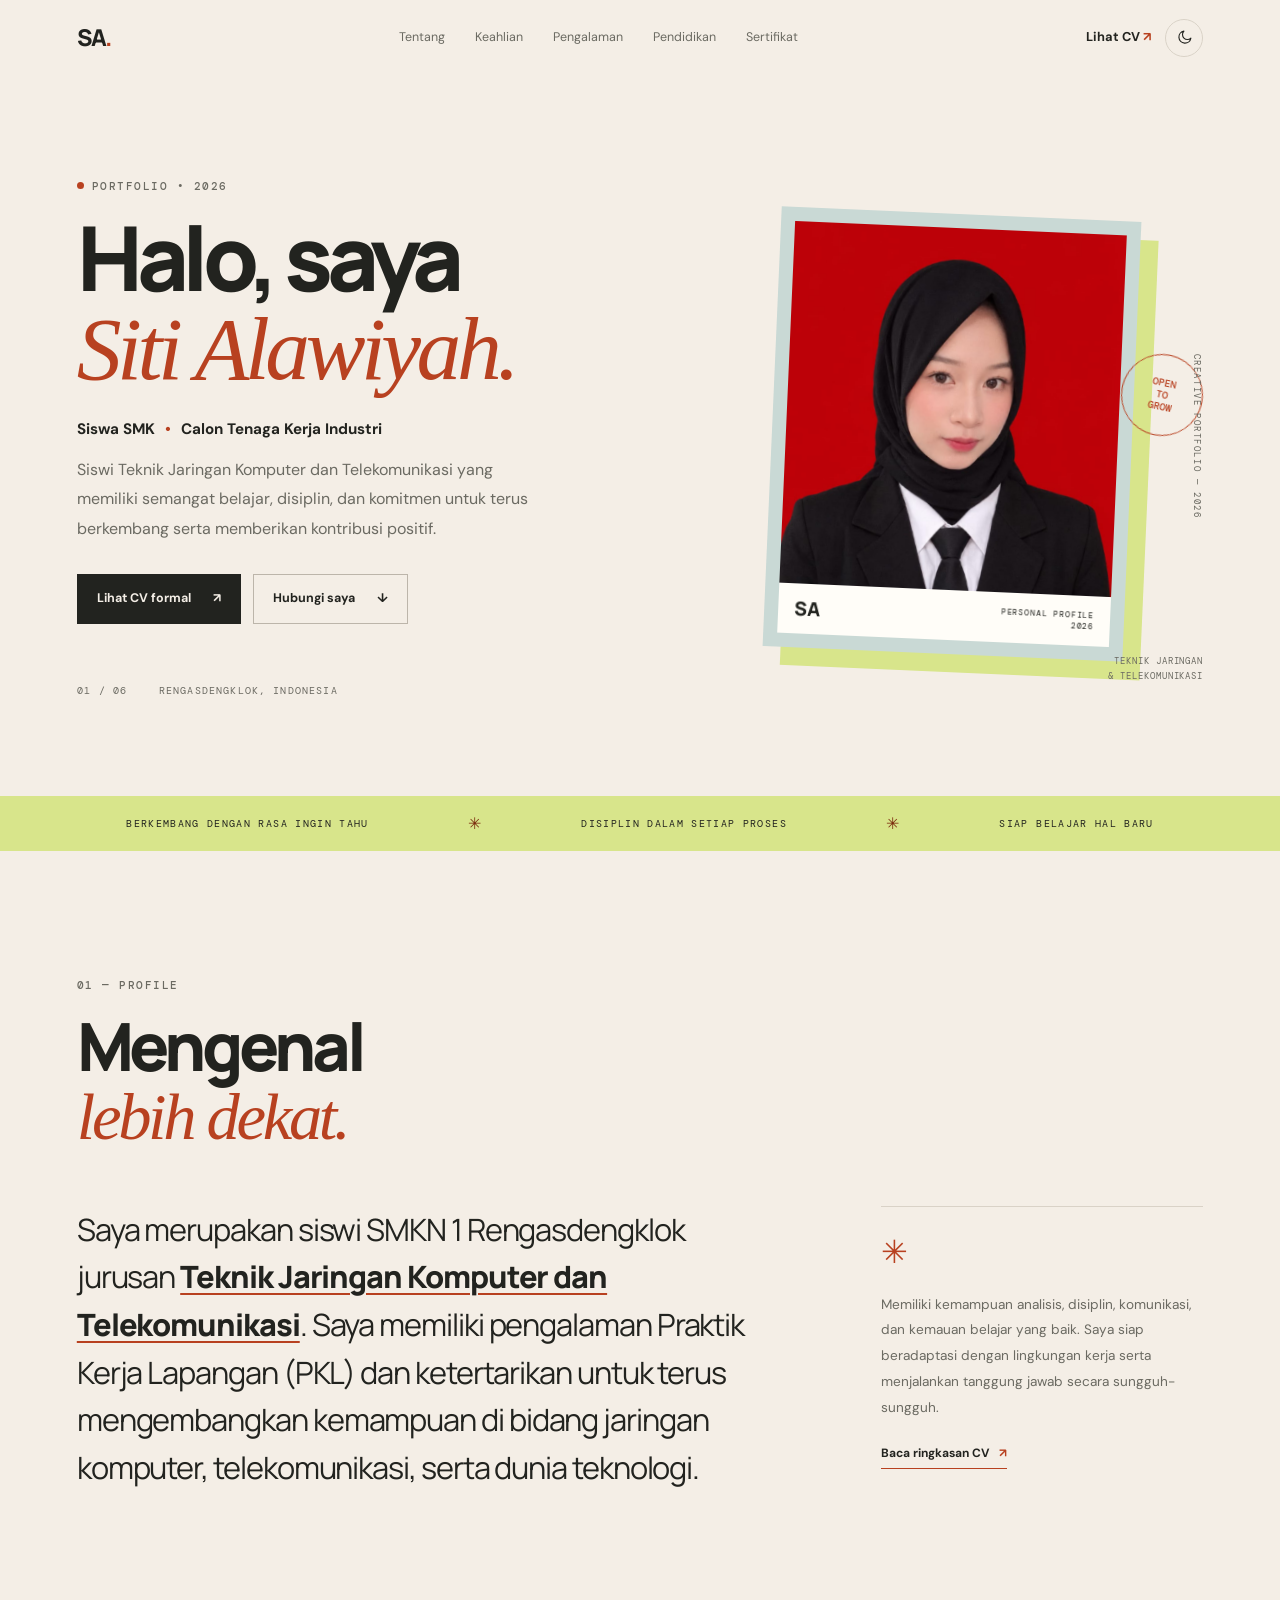
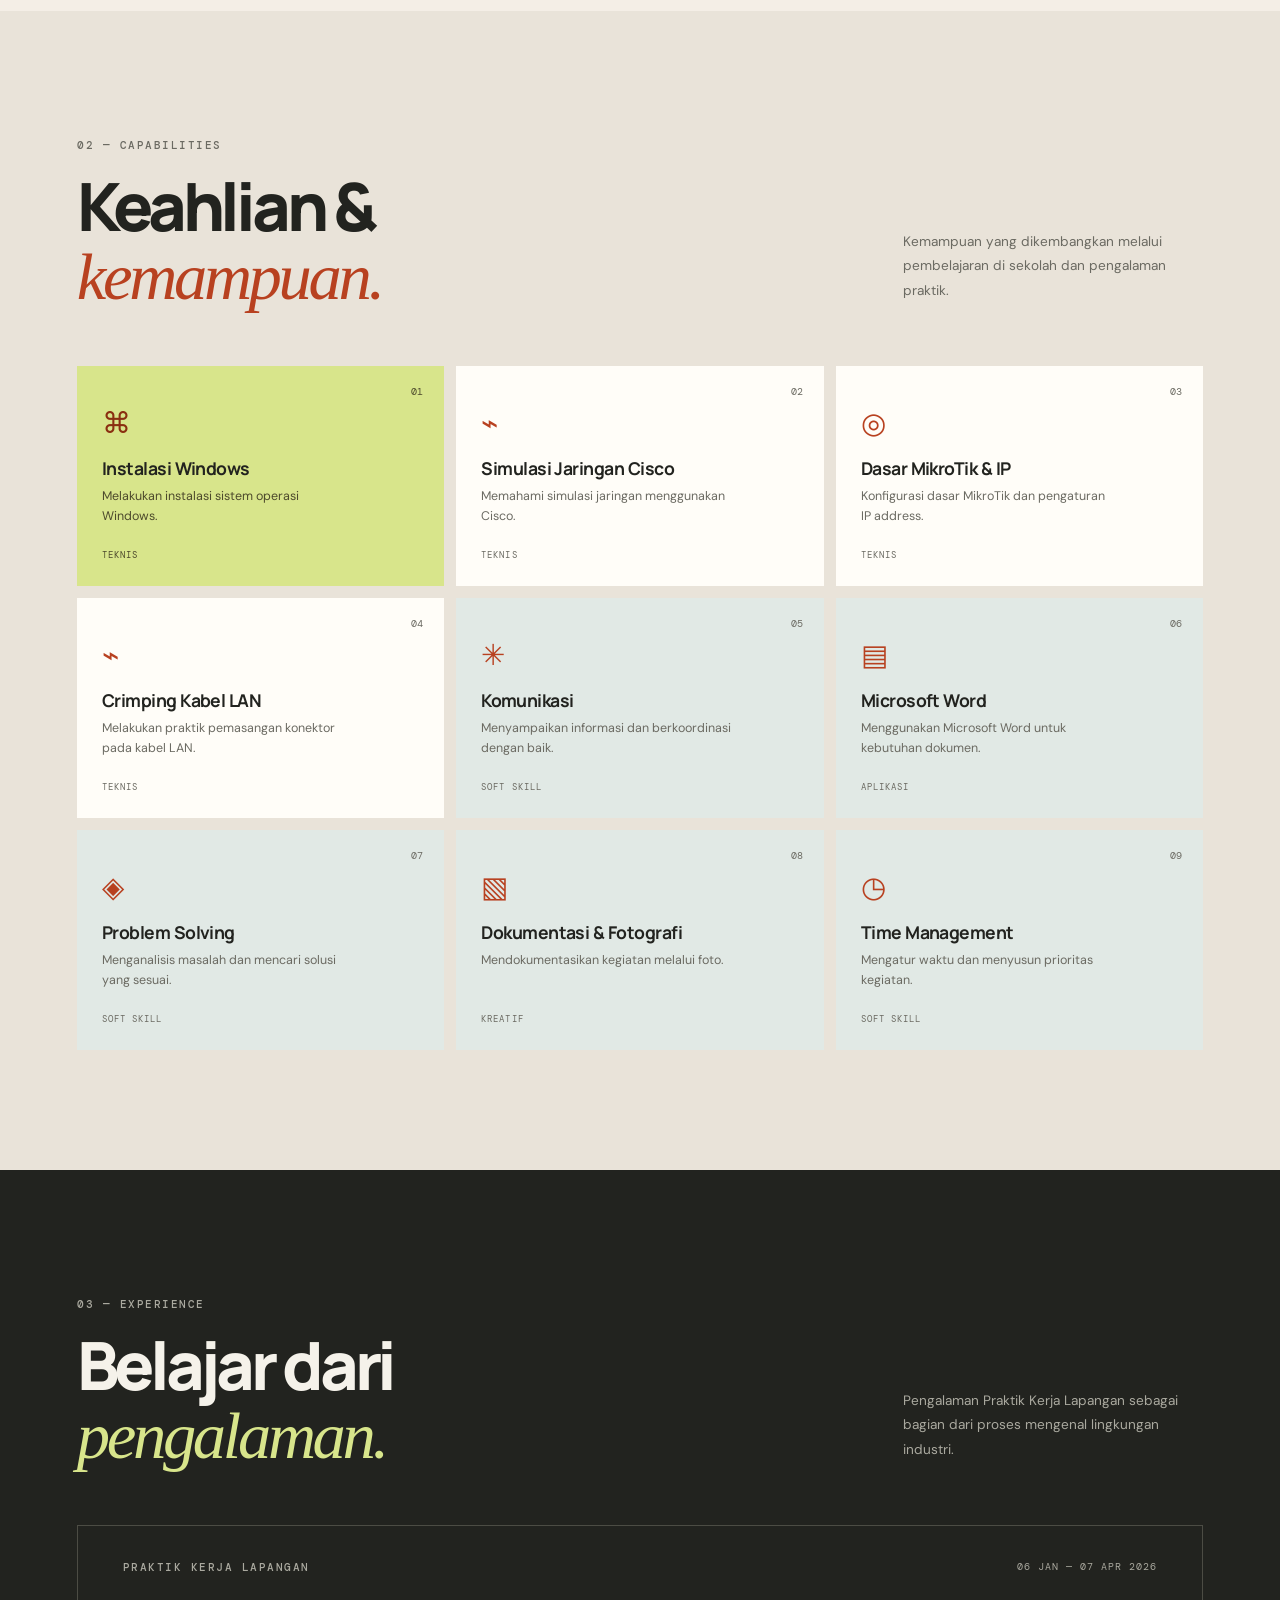
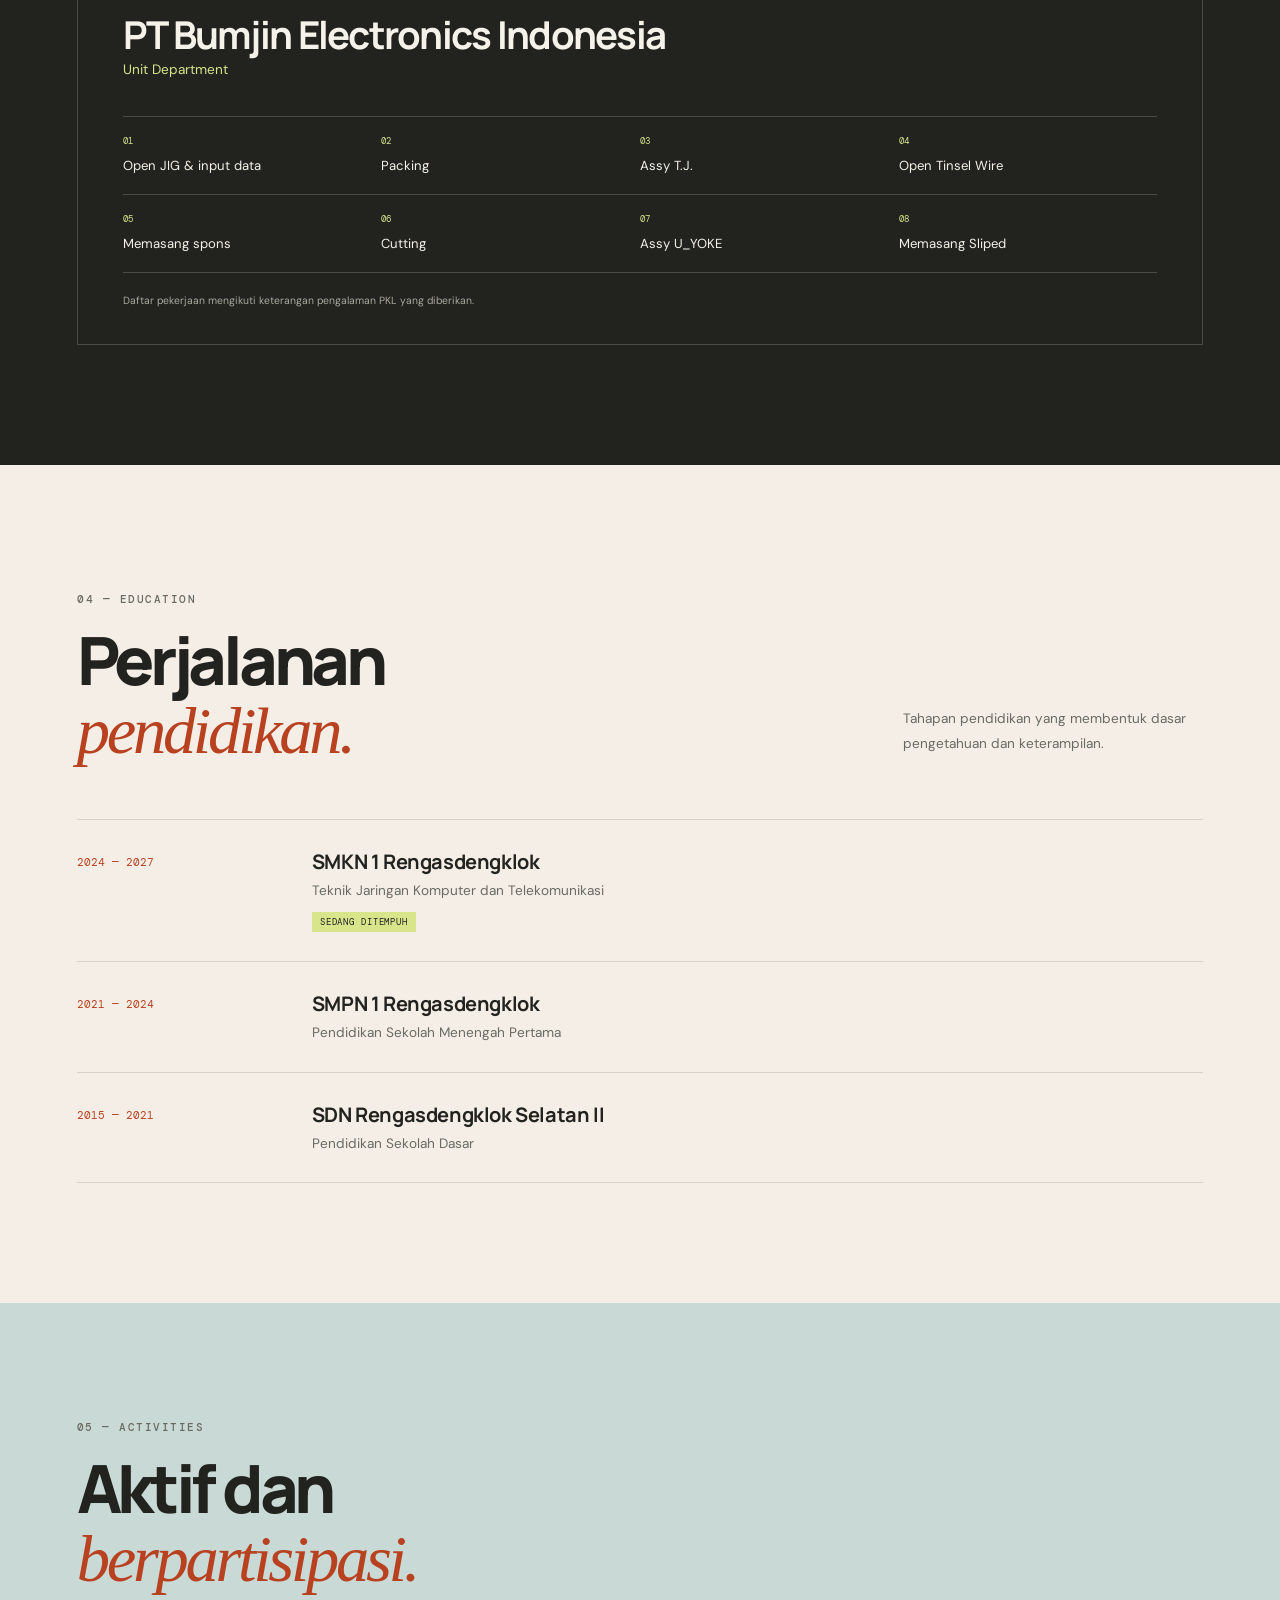
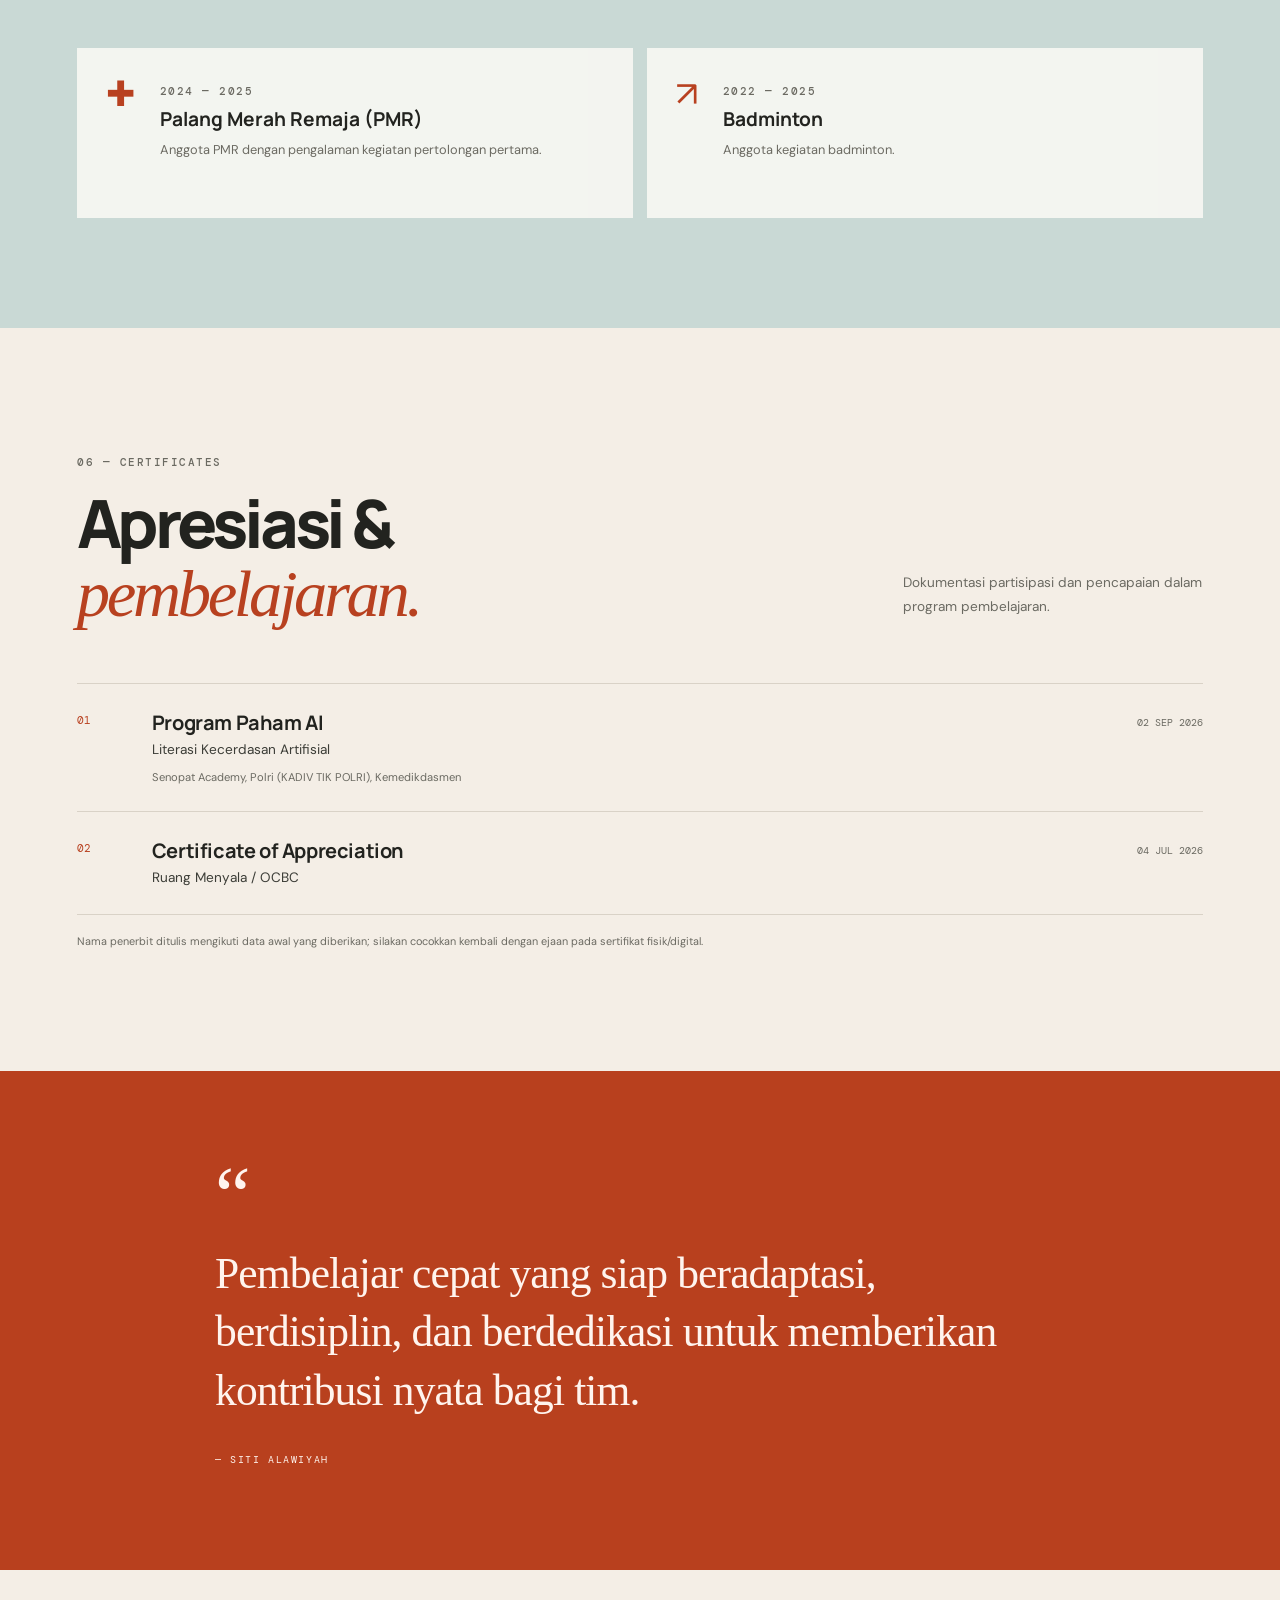
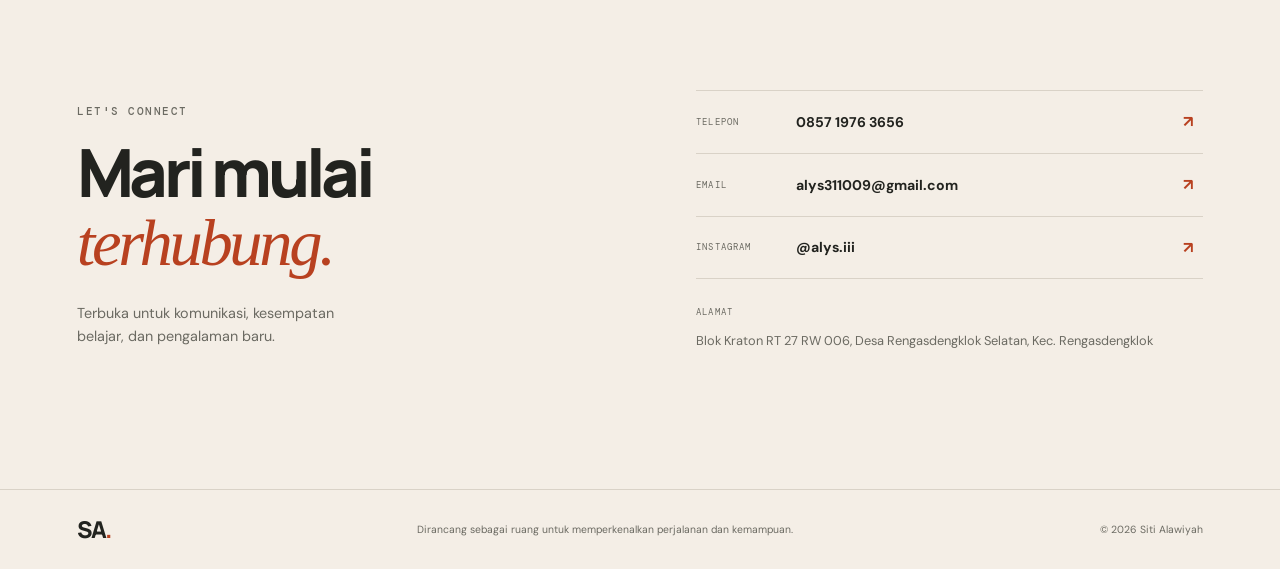
==== commit 49d38593: "up" ====
--- a/index.html
+++ b/index.html
@@ -205,8 +205,6 @@
             <span class="skill-tag">SOFT SKILL</span>
           </article>
         </div>
-
-        <p class="section-footnote" data-reveal>* Deskripsi kemampuan disusun berdasarkan informasi profil yang diberikan.</p>
       </div>
     </section>
 
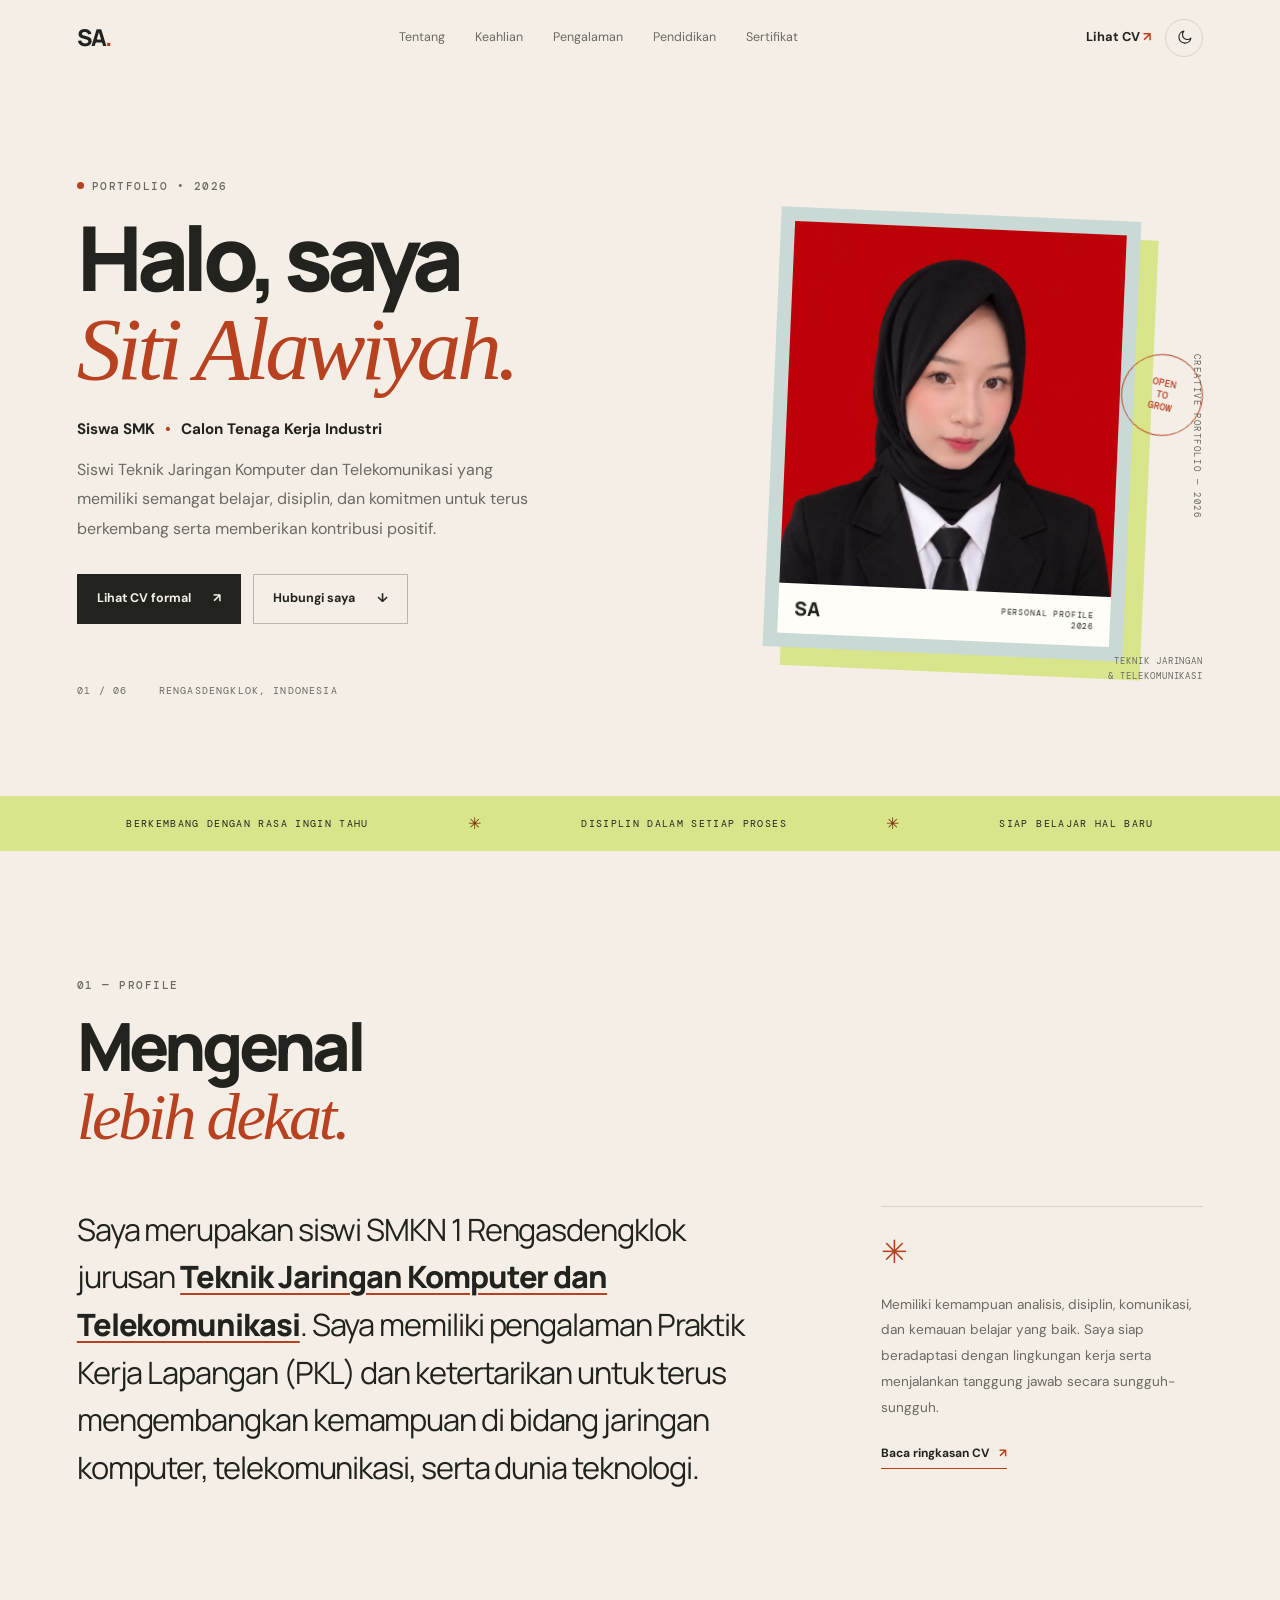
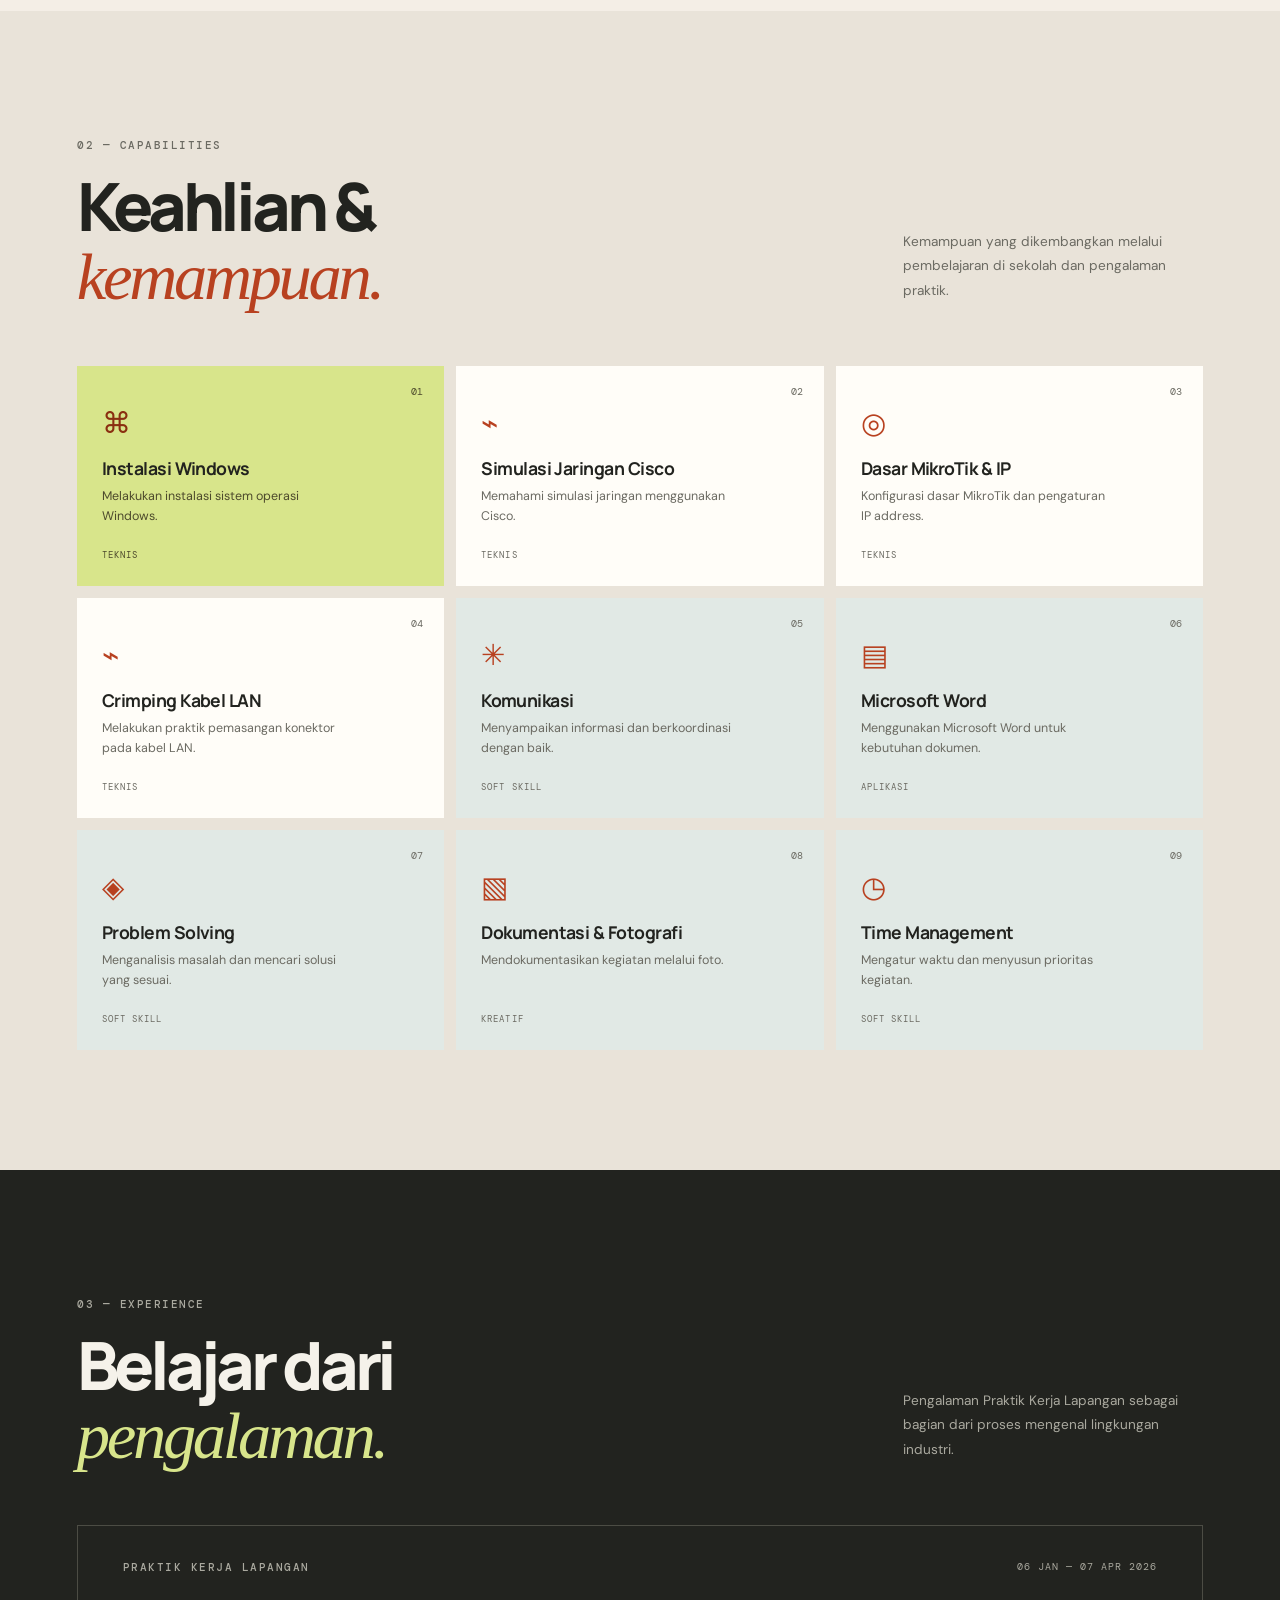
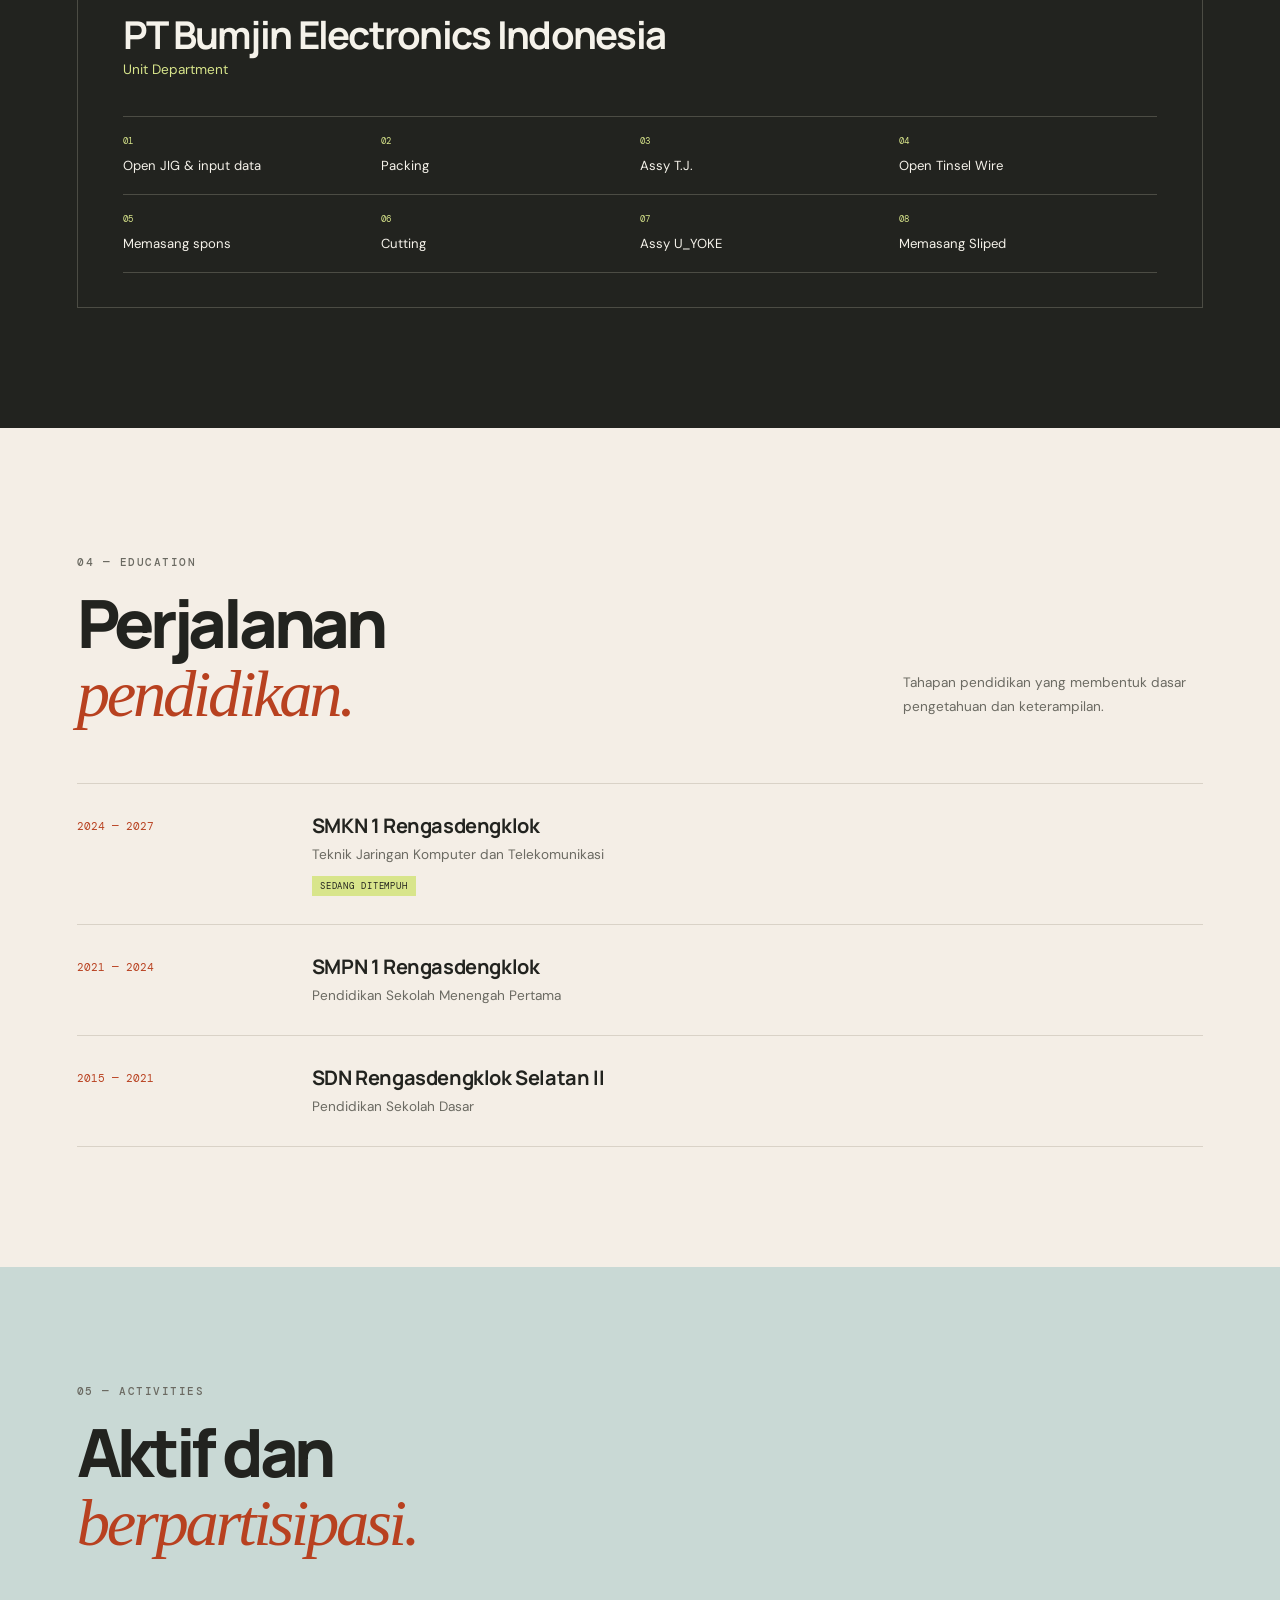
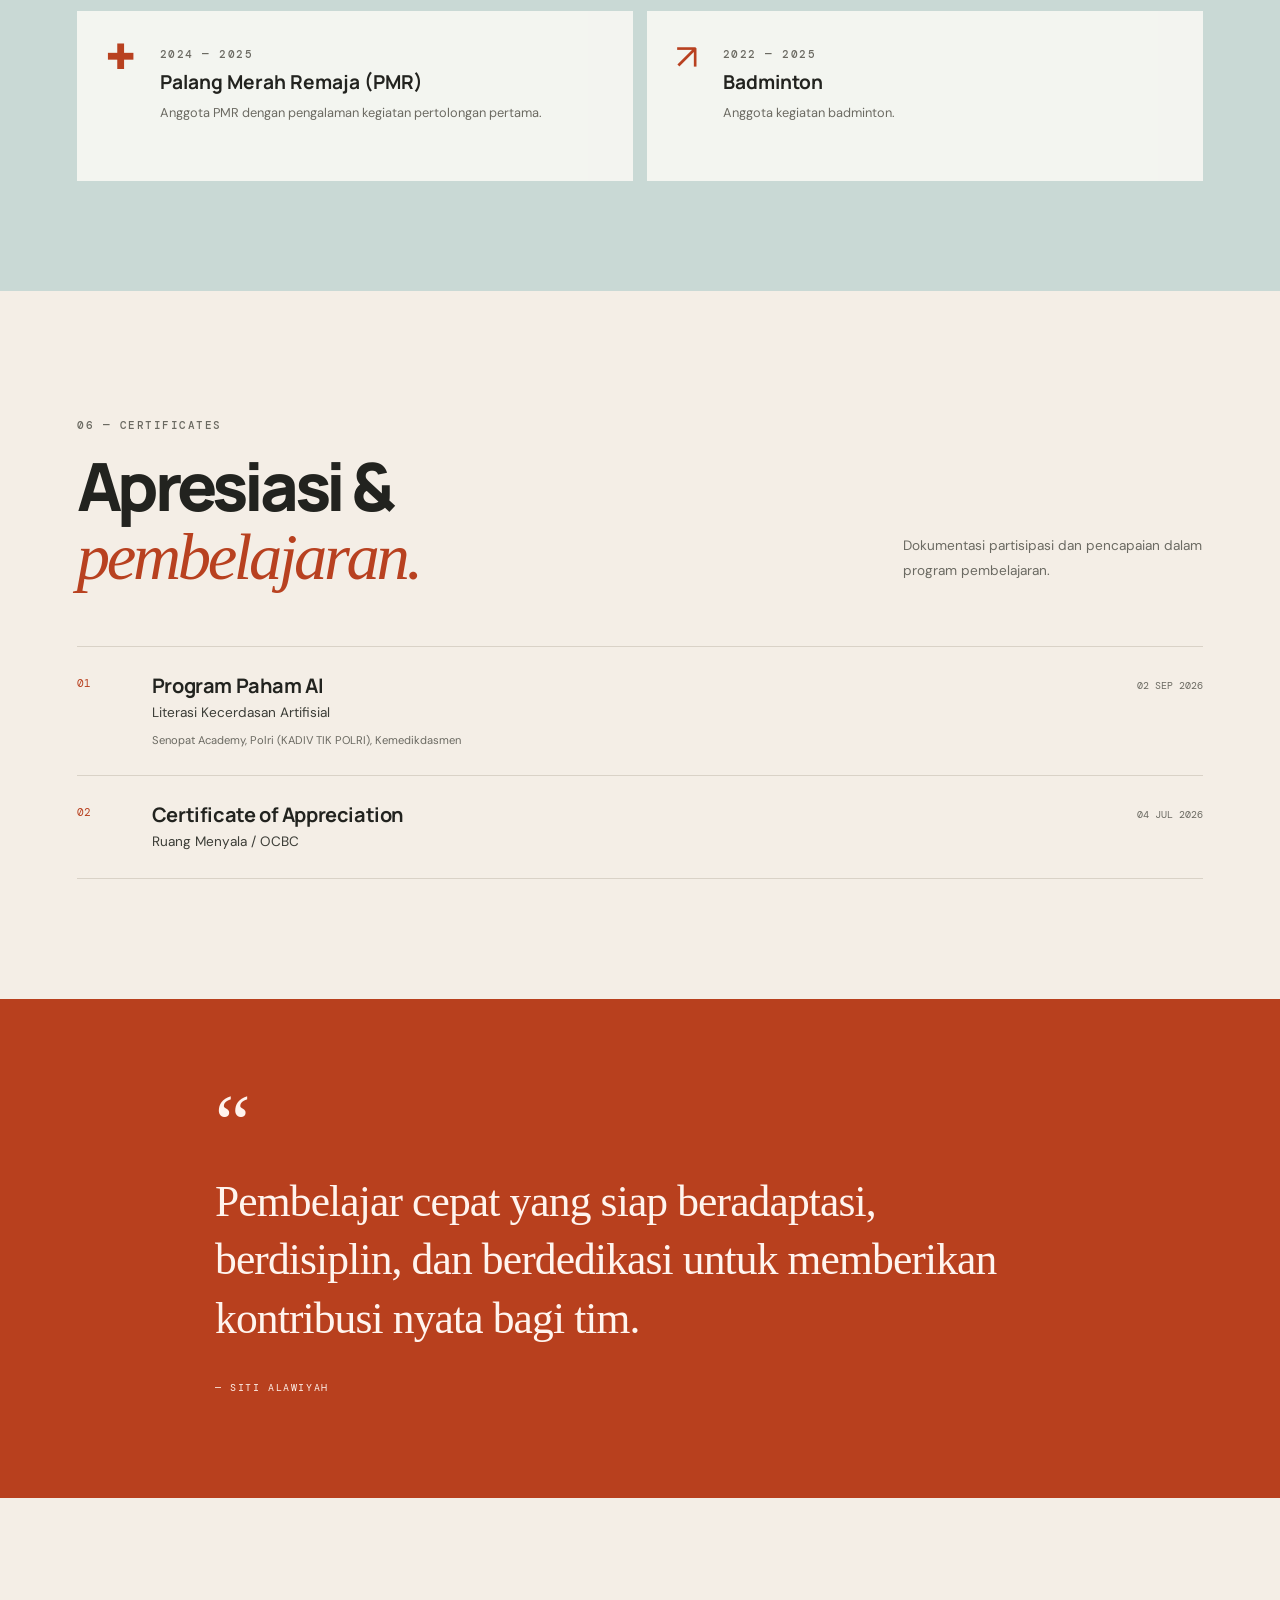
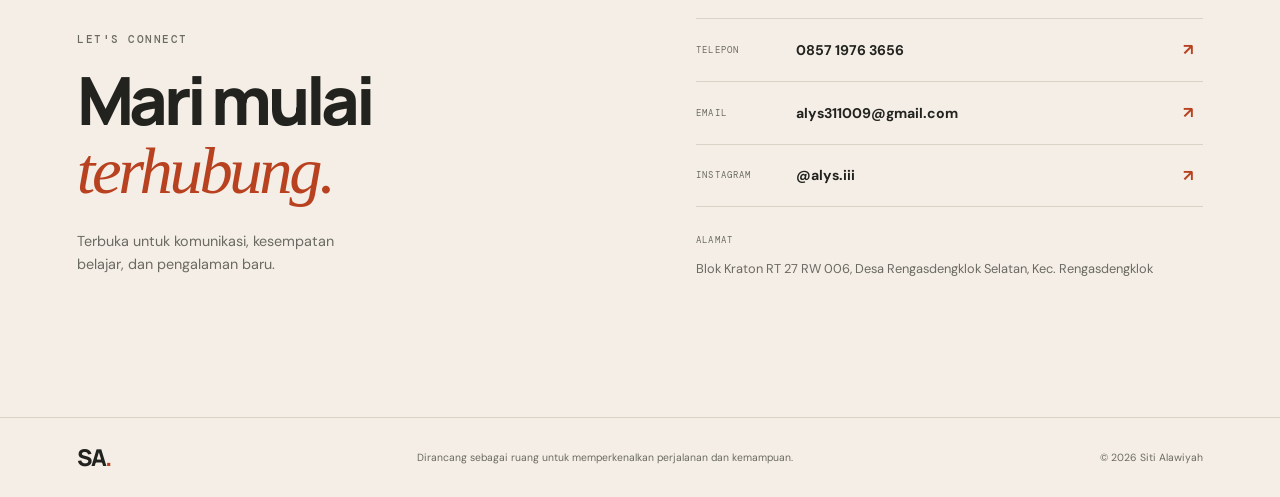
==== commit 23b8e737: "up" ====
--- a/index.html
+++ b/index.html
@@ -235,7 +235,6 @@
             <div><span>07</span> Assy U_YOKE</div>
             <div><span>08</span> Memasang Sliped</div>
           </div>
-          <p class="experience-note">Daftar pekerjaan mengikuti keterangan pengalaman PKL yang diberikan.</p>
         </article>
       </div>
     </section>
@@ -330,8 +329,6 @@
           <time>04 JUL 2026</time>
         </article>
       </div>
-
-      <p class="section-footnote" data-reveal>Nama penerbit ditulis mengikuti data awal yang diberikan; silakan cocokkan kembali dengan ejaan pada sertifikat fisik/digital.</p>
     </section>
 
     <section class="quote-section">
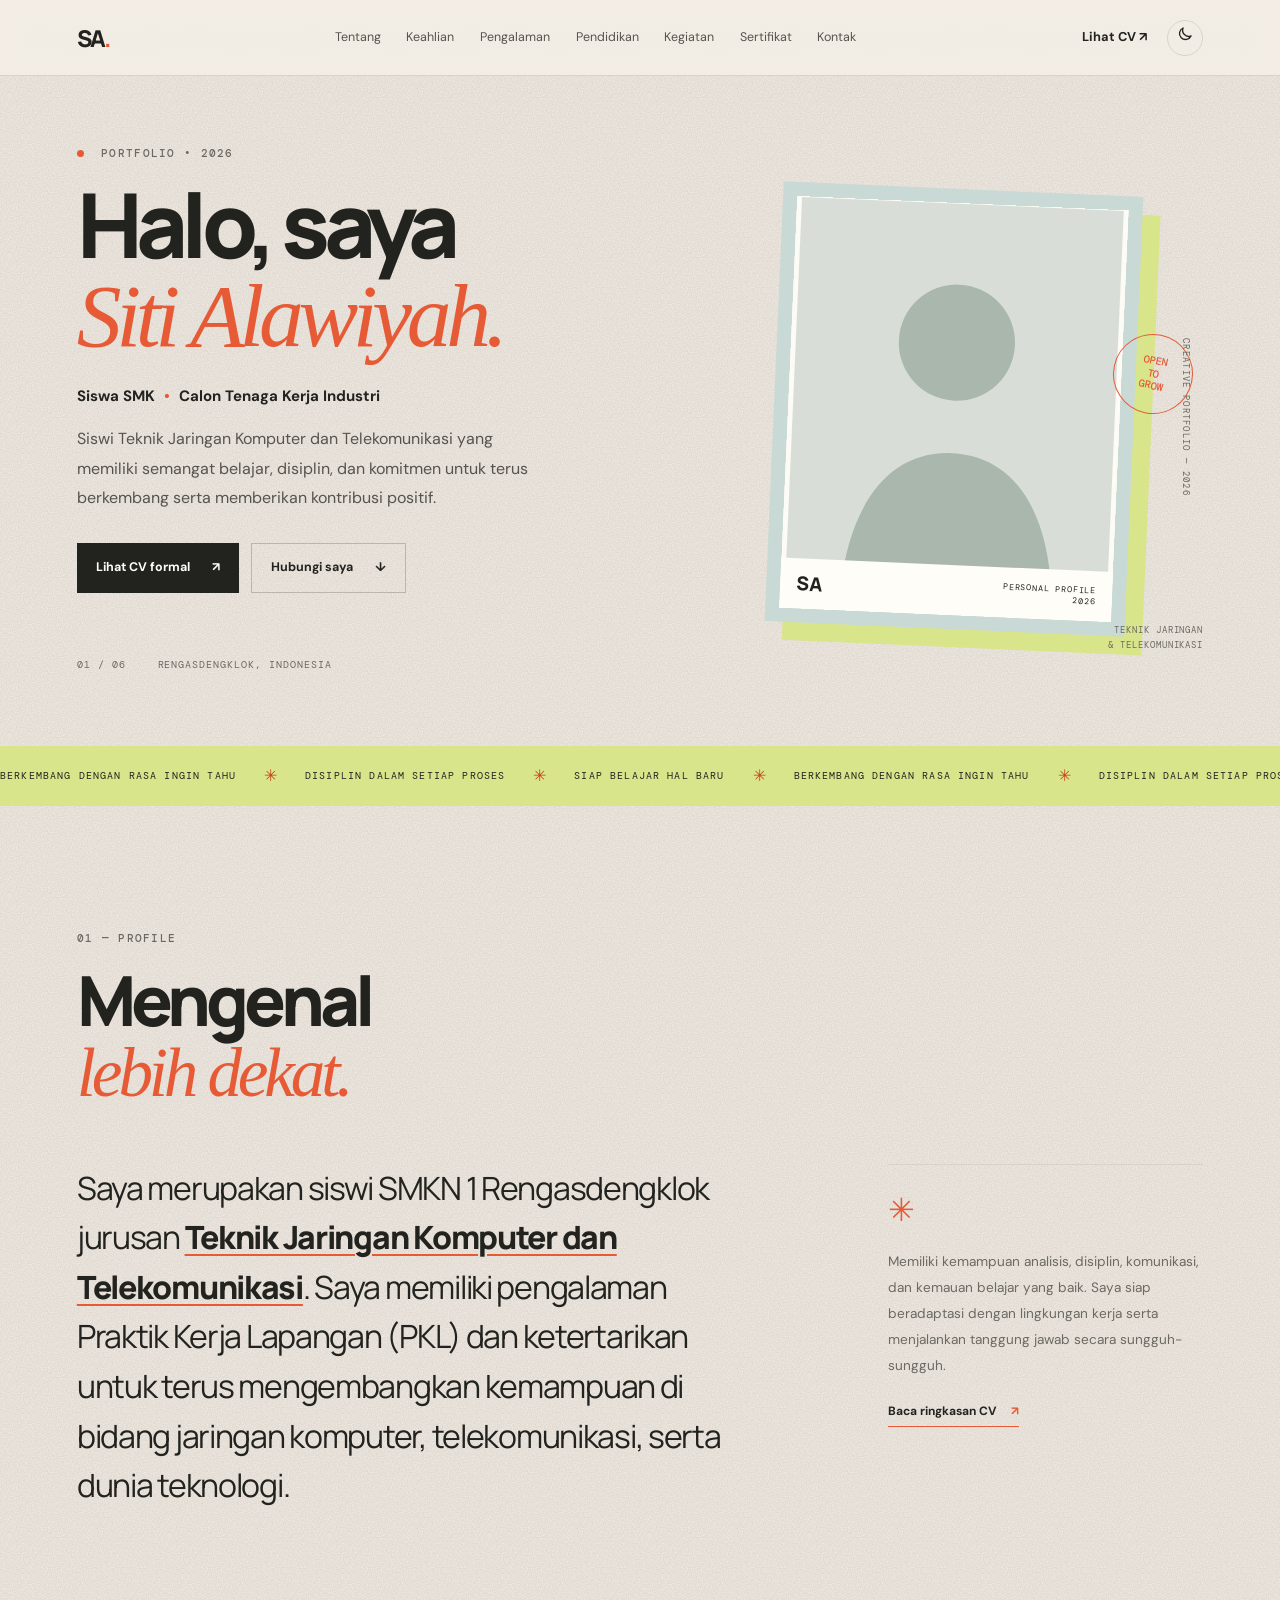
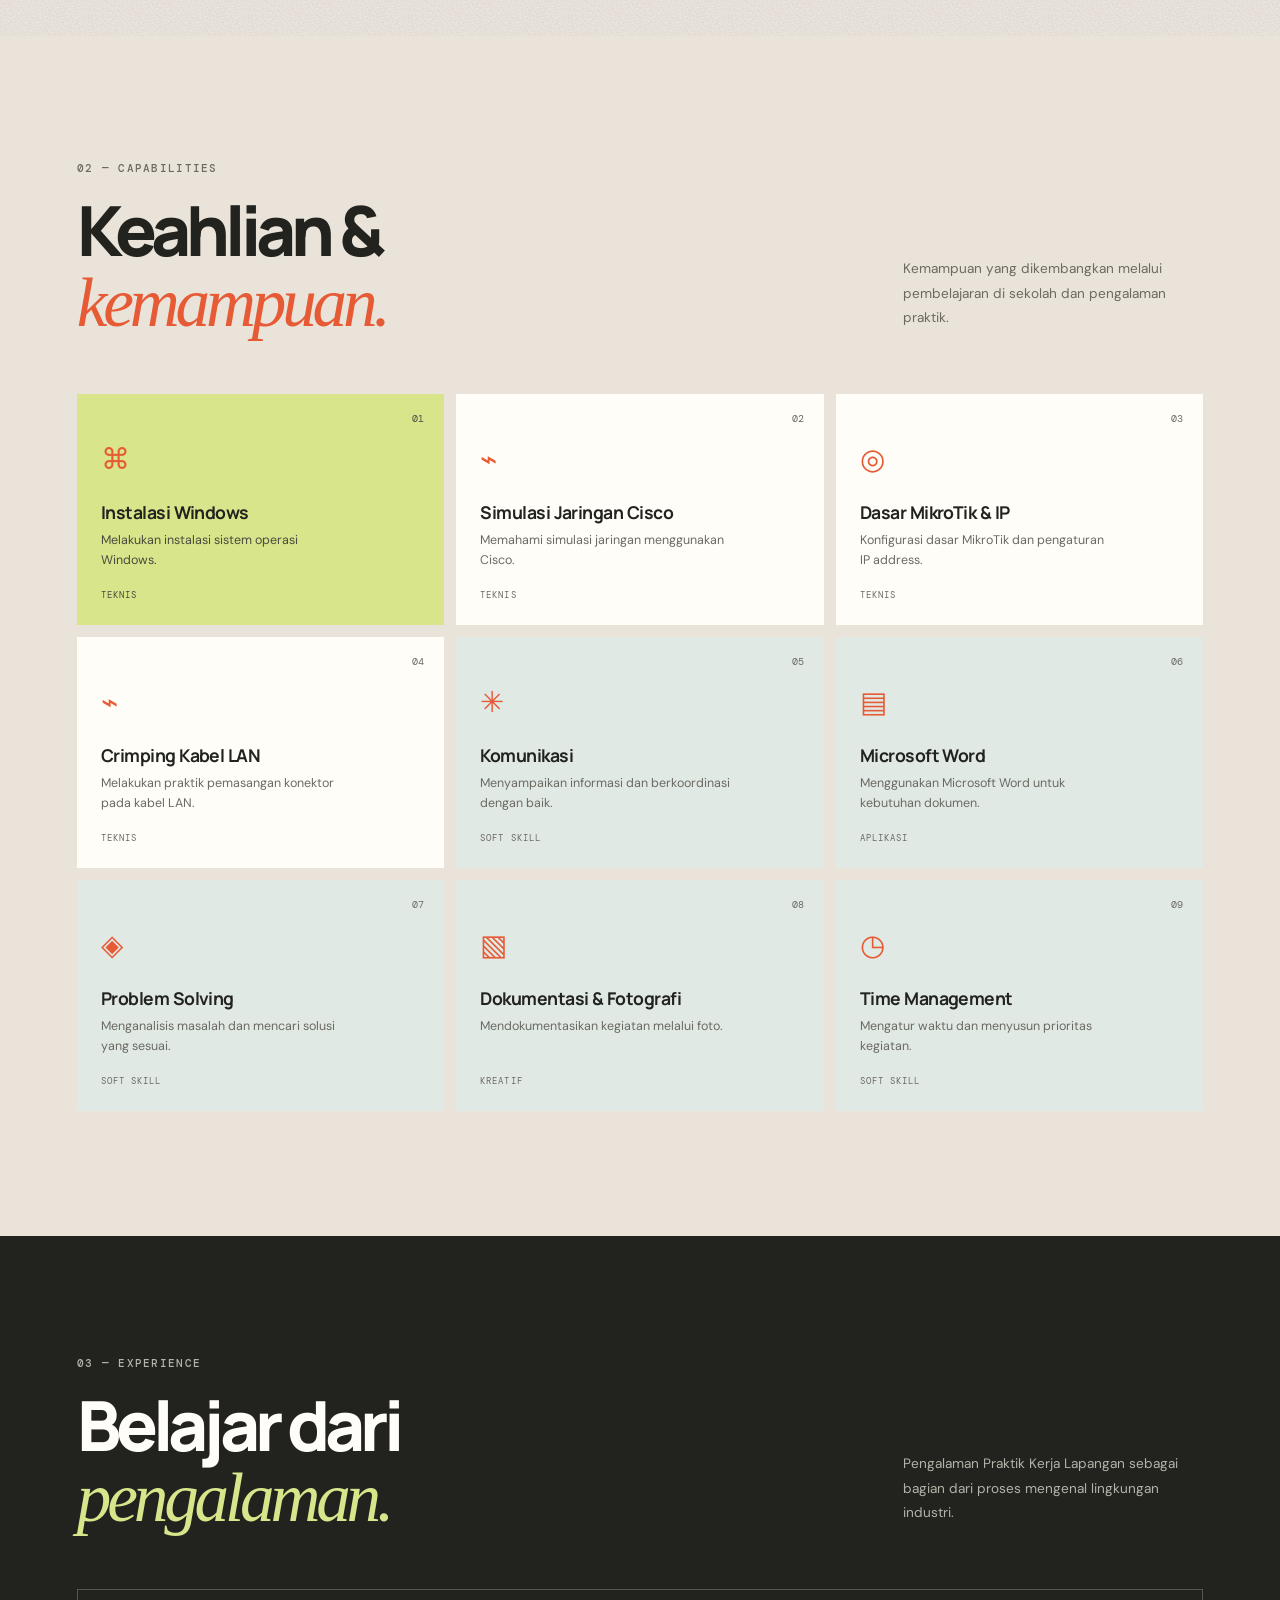
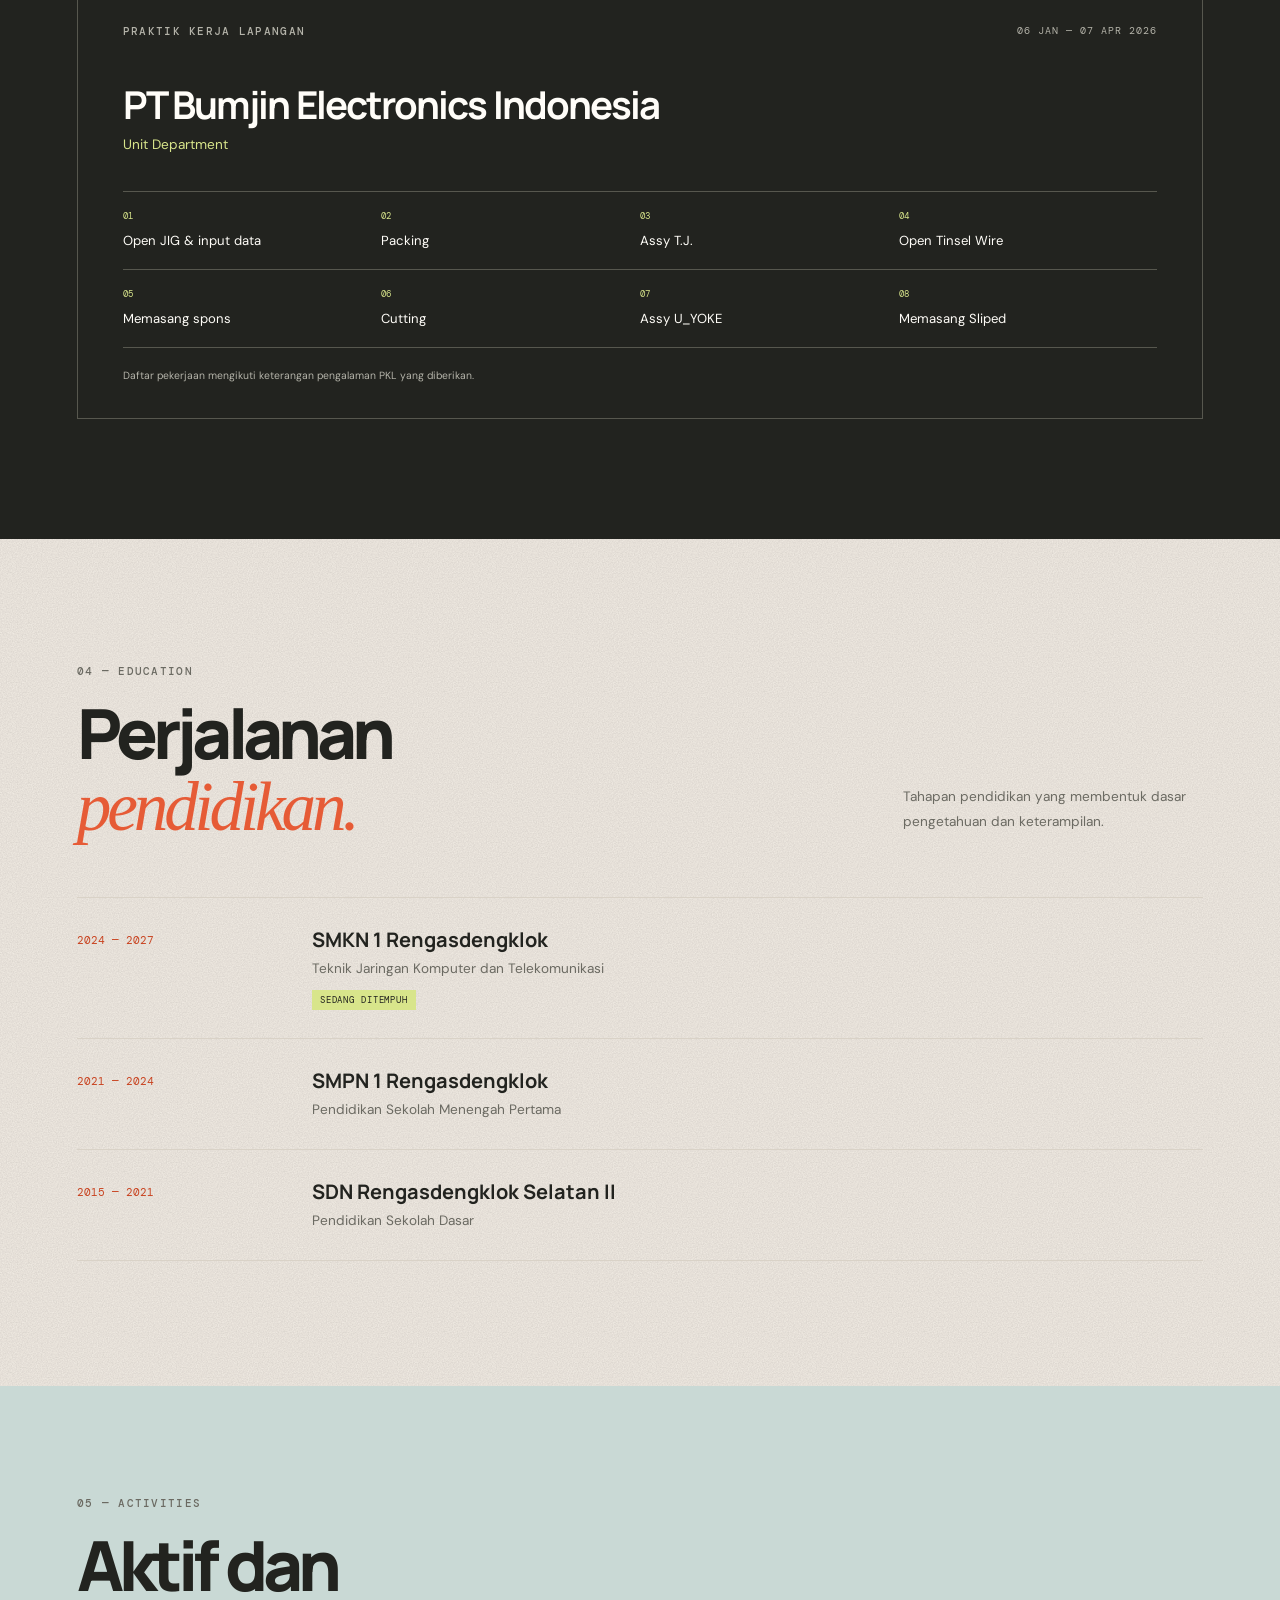
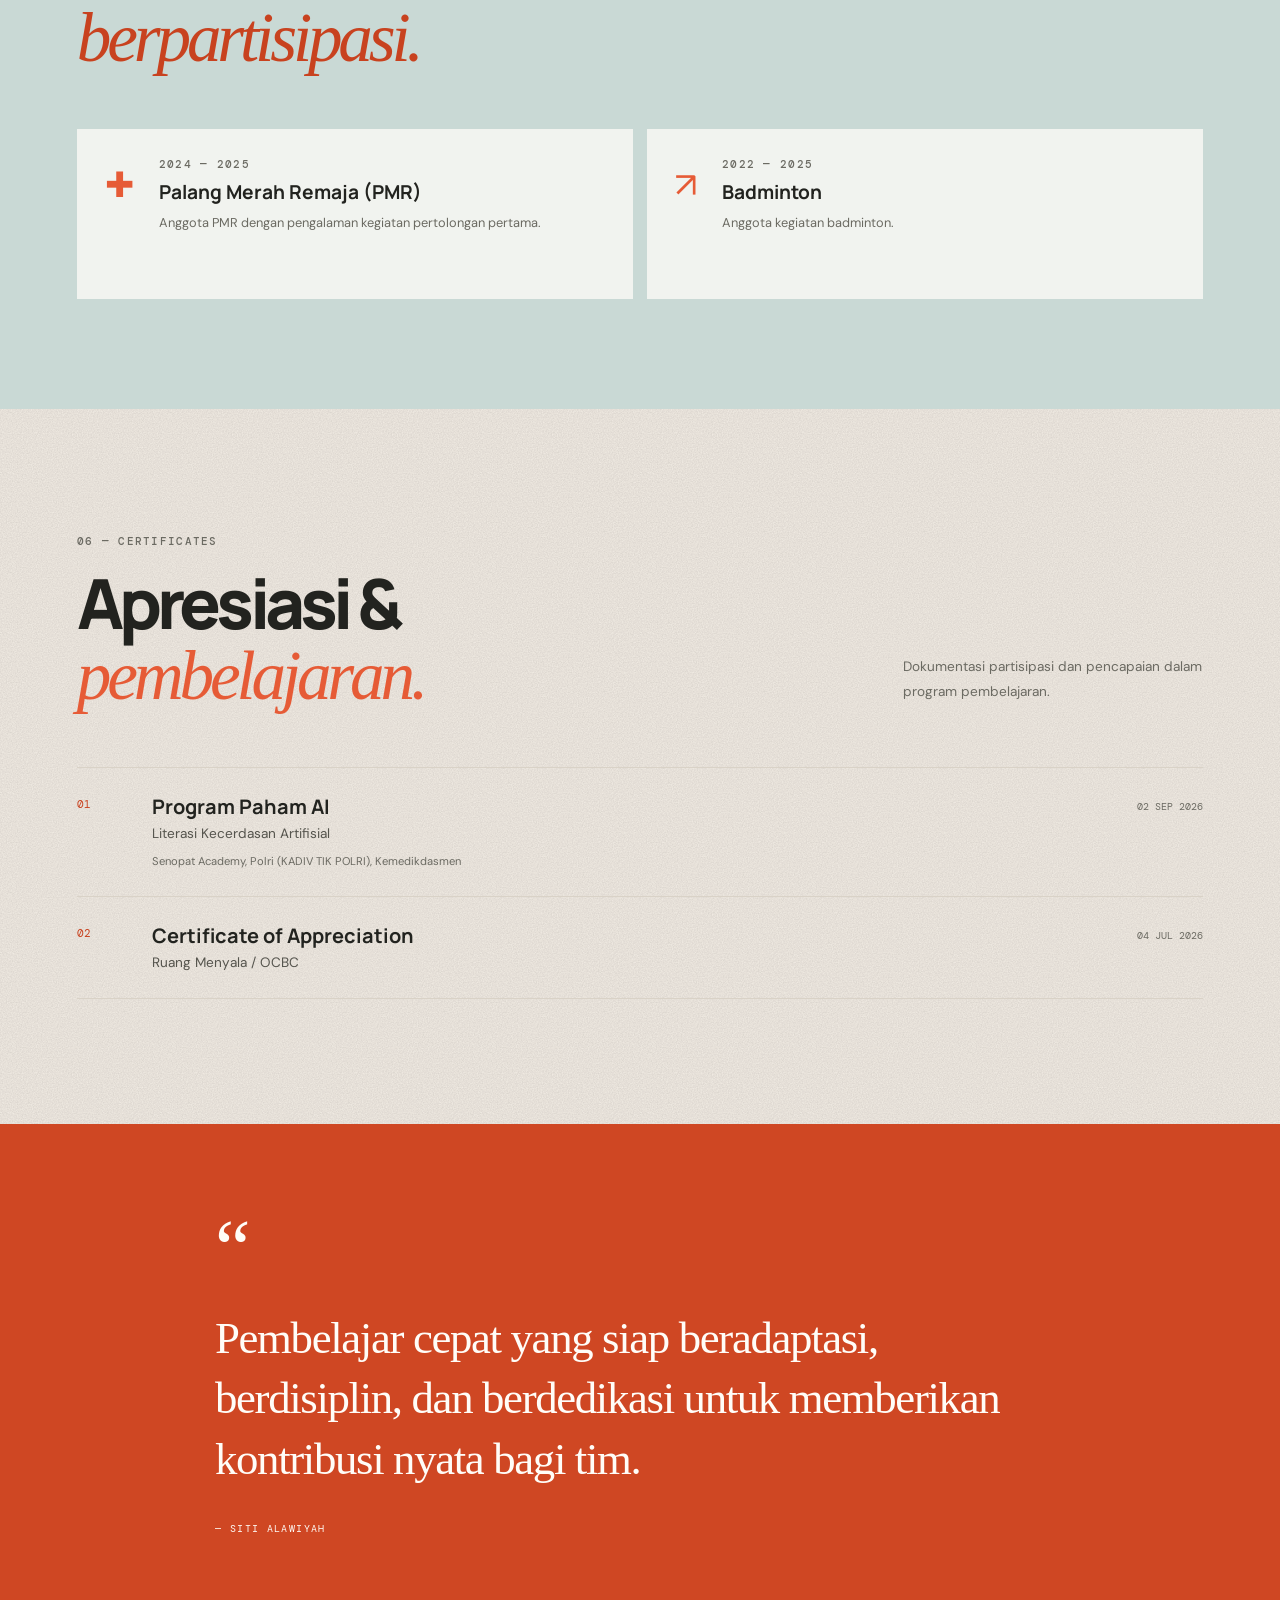
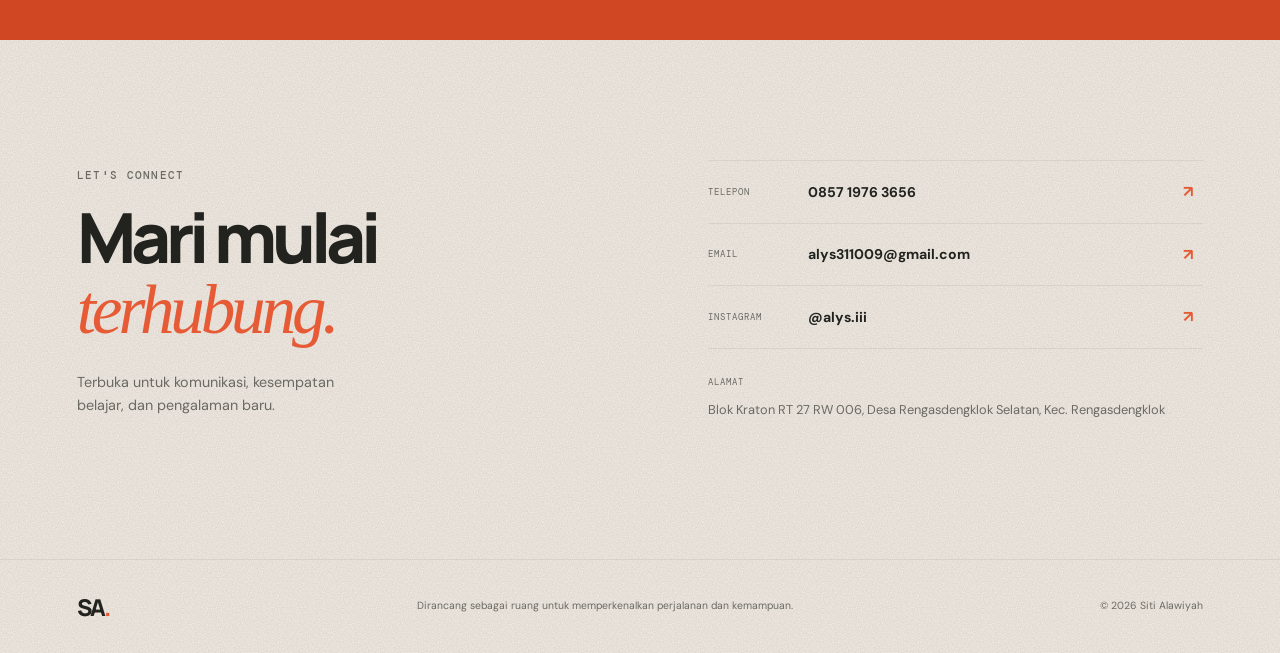
==== commit f09e5a4a: "up" ====
--- a/index.html
+++ b/index.html
@@ -4,87 +4,59 @@
   <meta charset="utf-8">
   <meta name="viewport" content="width=device-width, initial-scale=1">
   <meta name="theme-color" content="#f4eee6">
+  <meta name="color-scheme" content="light dark">
+  <script>
+    (function () {
+      var r = document.documentElement;
+      r.classList.add("js");
+      var t = null;
+      try { t = localStorage.getItem("siti-theme"); } catch (e) {}
+      if (t !== "dark" && t !== "light") {
+        t = window.matchMedia && window.matchMedia("(prefers-color-scheme: dark)").matches ? "dark" : "light";
+      }
+      r.setAttribute("data-theme", t);
+      var m = document.querySelector('meta[name="theme-color"]');
+      if (m) m.setAttribute("content", t === "dark" ? "#1b1c19" : "#f4eee6");
+      setTimeout(function () {
+        if (!r.classList.contains("reveal-ready")) r.classList.add("reveal-fallback");
+      }, 2500);
+    })();
+  </script>
   <meta name="description" content="Portfolio Siti Alawiyah — siswi SMK Teknik Jaringan Komputer dan Telekomunikasi.">
   <title>Siti Alawiyah — Portfolio</title>
   <link rel="preconnect" href="https://fonts.googleapis.com">
   <link rel="preconnect" href="https://fonts.gstatic.com" crossorigin>
   <link href="https://fonts.googleapis.com/css2?family=DM+Mono:wght@400;500&family=DM+Sans:wght@400;500;600;700&family=Manrope:wght@500;600;700;800&display=swap" rel="stylesheet">
   <link rel="stylesheet" href="assets/css/style.css">
-  <script>
-    /* Tema awal tanpa flash + failsafe reveal */
-    (function () {
-      var d = document.documentElement;
-      d.classList.add('js');
-      try {
-        var t = localStorage.getItem('siti-theme');
-        if (t !== 'light' && t !== 'dark') {
-          t = window.matchMedia && window.matchMedia('(prefers-color-scheme: dark)').matches ? 'dark' : 'light';
-        }
-        d.dataset.theme = t;
-      } catch (e) {
-        d.dataset.theme = 'light';
-      }
-      window.setTimeout(function () {
-        if (!window.__sitiRevealReady) {
-          document.querySelectorAll('[data-reveal]').forEach(function (el) {
-            el.classList.add('is-revealed');
-          });
-        }
-      }, 2200);
-    })();
-  </script>
   <script src="assets/js/image-cache.js" defer></script>
   <script src="assets/js/main.js" defer></script>
 </head>
 <body>
   <a class="skip-link" href="#main">Lewati ke konten</a>
-  <div class="scroll-progress" data-scroll-progress aria-hidden="true"></div>
-
-  <header class="site-header" data-header>
-    <a class="wordmark" href="#home" aria-label="Siti Alawiyah — beranda">SA<span>.</span></a>
-
+  <div class="scroll-progress" id="scrollProgress" aria-hidden="true"><span></span></div>
+  <header class="site-header">
+    <a class="wordmark" href="#home" aria-label="Siti Alawiyah, beranda">SA<span>.</span></a>
     <nav class="desktop-nav" aria-label="Navigasi utama">
-      <a href="#about">Tentang</a>
-      <a href="#skills">Keahlian</a>
-      <a href="#experience">Pengalaman</a>
-      <a href="#education">Pendidikan</a>
-      <a href="#certificates">Sertifikat</a>
+      <a href="#about">Tentang</a><a href="#skills">Keahlian</a><a href="#experience">Pengalaman</a><a href="#education">Pendidikan</a><a href="#activities">Kegiatan</a><a href="#certificates">Sertifikat</a><a href="#contact">Kontak</a>
     </nav>
-
     <div class="header-actions">
       <a class="text-link" href="cv.html">Lihat CV <span aria-hidden="true">↗</span></a>
-
-      <button class="theme-button" type="button" data-theme-toggle aria-pressed="false" aria-label="Aktifkan mode gelap" title="Ganti tema">
-        <svg class="theme-icon theme-icon-moon" viewBox="0 0 24 24" fill="none" stroke="currentColor" stroke-width="1.6" stroke-linecap="round" stroke-linejoin="round" aria-hidden="true" focusable="false">
-          <path d="M21 12.8A8.5 8.5 0 1 1 11.2 3a6.6 6.6 0 0 0 9.8 9.8Z"></path>
-        </svg>
-        <svg class="theme-icon theme-icon-sun" viewBox="0 0 24 24" fill="none" stroke="currentColor" stroke-width="1.6" stroke-linecap="round" stroke-linejoin="round" aria-hidden="true" focusable="false">
-          <circle cx="12" cy="12" r="4"></circle>
-          <path d="M12 2v2M12 20v2M4.9 4.9l1.4 1.4M17.7 17.7l1.4 1.4M2 12h2M20 12h2M4.9 19.1l1.4-1.4M17.7 6.3l1.4-1.4"></path>
-        </svg>
+      <button class="theme-button" id="themeToggle" type="button" aria-label="Mode gelap" aria-pressed="false" title="Beralih ke mode gelap">
+        <span class="icon-moon" aria-hidden="true"><svg viewBox="0 0 24 24" width="18" height="18" fill="none" stroke="currentColor" stroke-width="1.8" stroke-linecap="round" stroke-linejoin="round"><path d="M20 14.5A8 8 0 0 1 9.5 4a8 8 0 1 0 10.5 10.5z"/></svg></span>
+        <span class="icon-sun" aria-hidden="true"><svg viewBox="0 0 24 24" width="18" height="18" fill="none" stroke="currentColor" stroke-width="1.8" stroke-linecap="round" stroke-linejoin="round"><circle cx="12" cy="12" r="4"/><path d="M12 2v2M12 20v2M4.9 4.9l1.4 1.4M17.7 17.7l1.4 1.4M2 12h2M20 12h2M4.9 19.1l1.4-1.4M17.7 6.3l1.4-1.4"/></svg></span>
       </button>
-
-      <button class="menu-toggle" type="button" data-menu-toggle aria-expanded="false" aria-controls="mobileNav" aria-label="Buka menu navigasi">
-        <span></span><span></span><span></span>
-      </button>
+      <button class="menu-button" id="menuToggle" type="button" aria-label="Menu navigasi" aria-expanded="false" aria-controls="mobileNav"><span class="menu-bars" aria-hidden="true"><i></i><i></i></span></button>
     </div>
   </header>
-
-  <nav class="mobile-nav" id="mobileNav" data-mobile-nav aria-label="Navigasi seluler">
-    <a href="#about">Tentang</a>
-    <a href="#skills">Keahlian</a>
-    <a href="#experience">Pengalaman</a>
-    <a href="#education">Pendidikan</a>
-    <a href="#activities">Aktivitas</a>
-    <a href="#certificates">Sertifikat</a>
-    <a href="#contact">Kontak</a>
+  <nav class="mobile-nav" id="mobileNav" aria-label="Menu navigasi">
+    <a href="#about">Tentang</a><a href="#skills">Keahlian</a><a href="#experience">Pengalaman</a><a href="#education">Pendidikan</a><a href="#activities">Kegiatan</a><a href="#certificates">Sertifikat</a><a href="#contact">Kontak</a>
   </nav>
 
-  <main id="main" tabindex="-1">
-    <section class="hero section-wrap" id="home" aria-labelledby="heroTitle">
-      <div class="hero-copy" data-reveal-group>
+  <main id="main">
+    <section class="hero section-wrap" id="home">
+      <div class="hero-copy">
         <p class="eyebrow" data-reveal><span class="eyebrow-dot" aria-hidden="true"></span> PORTFOLIO • 2026</p>
-        <h1 id="heroTitle" data-reveal>Halo, saya<br><em>Siti Alawiyah.</em></h1>
+        <h1 data-reveal>Halo, saya<br><em>Siti Alawiyah.</em></h1>
         <p class="hero-role" data-reveal>Siswa SMK <span>•</span> Calon Tenaga Kerja Industri</p>
         <p class="hero-intro" data-reveal>Siswi Teknik Jaringan Komputer dan Telekomunikasi yang memiliki semangat belajar, disiplin, dan komitmen untuk terus berkembang serta memberikan kontribusi positif.</p>
         <div class="hero-actions" data-reveal>
@@ -93,26 +65,22 @@
         </div>
         <div class="hero-index" data-reveal><span>01 / 06</span><span>RENGASDENGKLOK, INDONESIA</span></div>
       </div>
-
-      <div class="hero-visual" data-reveal-group>
-        <div class="portrait-frame" data-reveal>
-          <img class="profile-image" src="assets/images/profile.jpg" data-profile-image alt="Foto profil Siti Alawiyah" width="600" height="760" decoding="async">
-          <div class="portrait-caption">
-            <span>SA</span>
-            <span>PERSONAL PROFILE<br>2026</span>
-          </div>
+      <div class="hero-visual" data-reveal="scale">
+        <div class="portrait-frame">
+          <img class="profile-image" src="assets/images/profile.jpg" data-profile-image alt="Foto profil Siti Alawiyah">
+          <div class="portrait-caption"><span>SA</span><span>PERSONAL PROFILE<br>2026</span></div>
         </div>
-        <div class="visual-stamp">OPEN<br>TO<br>GROW</div>
-        <div class="visual-note note-bottom" data-reveal>TEKNIK JARINGAN<br>& TELEKOMUNIKASI</div>
+        <div class="visual-stamp" aria-hidden="true">OPEN<br>TO<br>GROW</div>
+        <div class="visual-note note-bottom" aria-hidden="true">TEKNIK JARINGAN<br>& TELEKOMUNIKASI</div>
       </div>
-
       <div class="hero-side-label" aria-hidden="true">CREATIVE PORTFOLIO — 2026</div>
     </section>
 
-    <section class="intro-strip" data-reveal>
-      <p>BERKEMBANG DENGAN RASA INGIN TAHU</p><span aria-hidden="true">✳</span>
-      <p>DISIPLIN DALAM SETIAP PROSES</p><span aria-hidden="true">✳</span>
-      <p>SIAP BELAJAR HAL BARU</p>
+    <section class="intro-strip" aria-label="Nilai yang saya pegang">
+      <div class="ticker-track">
+        <div class="ticker-group"><p>BERKEMBANG DENGAN RASA INGIN TAHU</p><span aria-hidden="true">✳</span><p>DISIPLIN DALAM SETIAP PROSES</p><span aria-hidden="true">✳</span><p>SIAP BELAJAR HAL BARU</p><span aria-hidden="true">✳</span></div>
+        <div class="ticker-group" aria-hidden="true"><p>BERKEMBANG DENGAN RASA INGIN TAHU</p><span aria-hidden="true">✳</span><p>DISIPLIN DALAM SETIAP PROSES</p><span aria-hidden="true">✳</span><p>SIAP BELAJAR HAL BARU</p><span aria-hidden="true">✳</span></div>
+      </div>
     </section>
 
     <section class="content-section section-wrap" id="about">
@@ -120,7 +88,7 @@
         <p class="eyebrow">01 — PROFILE</p>
         <h2>Mengenal<br><em>lebih dekat.</em></h2>
       </div>
-      <div class="about-layout" data-reveal-group>
+      <div class="about-layout">
         <p class="large-copy" data-reveal>Saya merupakan siswi SMKN 1 Rengasdengklok jurusan <strong>Teknik Jaringan Komputer dan Telekomunikasi</strong>. Saya memiliki pengalaman Praktik Kerja Lapangan (PKL) dan ketertarikan untuk terus mengembangkan kemampuan di bidang jaringan komputer, telekomunikasi, serta dunia teknologi.</p>
         <div class="about-aside" data-reveal>
           <span class="aside-mark" aria-hidden="true">✳</span>
@@ -130,252 +98,98 @@
       </div>
     </section>
 
-    <section class="content-section skills-section" id="skills">
-      <div class="section-wrap">
-        <div class="section-heading row-heading" data-reveal>
-          <div>
-            <p class="eyebrow">02 — CAPABILITIES</p>
-            <h2>Keahlian &<br><em>kemampuan.</em></h2>
-          </div>
-          <p class="heading-aside">Kemampuan yang dikembangkan melalui pembelajaran di sekolah dan pengalaman praktik.</p>
-        </div>
-
-        <div class="skills-grid" data-reveal-group>
-          <article class="skill-card skill-featured" data-reveal>
-            <span class="skill-number">01</span>
-            <span class="skill-icon" aria-hidden="true">⌘</span>
-            <h3>Instalasi Windows</h3>
-            <p>Melakukan instalasi sistem operasi Windows.</p>
-            <span class="skill-tag">TEKNIS</span>
-          </article>
-          <article class="skill-card" data-reveal>
-            <span class="skill-number">02</span>
-            <span class="skill-icon" aria-hidden="true">⌁</span>
-            <h3>Simulasi Jaringan Cisco</h3>
-            <p>Memahami simulasi jaringan menggunakan Cisco.</p>
-            <span class="skill-tag">TEKNIS</span>
-          </article>
-          <article class="skill-card" data-reveal>
-            <span class="skill-number">03</span>
-            <span class="skill-icon" aria-hidden="true">◎</span>
-            <h3>Dasar MikroTik & IP</h3>
-            <p>Konfigurasi dasar MikroTik dan pengaturan IP address.</p>
-            <span class="skill-tag">TEKNIS</span>
-          </article>
-          <article class="skill-card" data-reveal>
-            <span class="skill-number">04</span>
-            <span class="skill-icon" aria-hidden="true">⌁</span>
-            <h3>Crimping Kabel LAN</h3>
-            <p>Melakukan praktik pemasangan konektor pada kabel LAN.</p>
-            <span class="skill-tag">TEKNIS</span>
-          </article>
-          <article class="skill-card skill-soft" data-reveal>
-            <span class="skill-number">05</span>
-            <span class="skill-icon" aria-hidden="true">✳</span>
-            <h3>Komunikasi</h3>
-            <p>Menyampaikan informasi dan berkoordinasi dengan baik.</p>
-            <span class="skill-tag">SOFT SKILL</span>
-          </article>
-          <article class="skill-card skill-soft" data-reveal>
-            <span class="skill-number">06</span>
-            <span class="skill-icon" aria-hidden="true">▤</span>
-            <h3>Microsoft Word</h3>
-            <p>Menggunakan Microsoft Word untuk kebutuhan dokumen.</p>
-            <span class="skill-tag">APLIKASI</span>
-          </article>
-          <article class="skill-card skill-soft" data-reveal>
-            <span class="skill-number">07</span>
-            <span class="skill-icon" aria-hidden="true">◈</span>
-            <h3>Problem Solving</h3>
-            <p>Menganalisis masalah dan mencari solusi yang sesuai.</p>
-            <span class="skill-tag">SOFT SKILL</span>
-          </article>
-          <article class="skill-card skill-soft" data-reveal>
-            <span class="skill-number">08</span>
-            <span class="skill-icon" aria-hidden="true">▧</span>
-            <h3>Dokumentasi & Fotografi</h3>
-            <p>Mendokumentasikan kegiatan melalui foto.</p>
-            <span class="skill-tag">KREATIF</span>
-          </article>
-          <article class="skill-card skill-soft" data-reveal>
-            <span class="skill-number">09</span>
-            <span class="skill-icon" aria-hidden="true">◷</span>
-            <h3>Time Management</h3>
-            <p>Mengatur waktu dan menyusun prioritas kegiatan.</p>
-            <span class="skill-tag">SOFT SKILL</span>
-          </article>
-        </div>
+    <section class="content-section section-wrap skills-section" id="skills">
+      <div class="section-heading row-heading" data-reveal>
+        <div><p class="eyebrow">02 — CAPABILITIES</p><h2>Keahlian &<br><em>kemampuan.</em></h2></div>
+        <p class="heading-aside">Kemampuan yang dikembangkan melalui pembelajaran di sekolah dan pengalaman praktik.</p>
+      </div>
+      <div class="skills-grid">
+        <article data-reveal class="skill-card skill-featured"><span class="skill-number">01</span><span class="skill-icon" aria-hidden="true">⌘</span><h3>Instalasi Windows</h3><p>Melakukan instalasi sistem operasi Windows.</p><span class="skill-tag">TEKNIS</span></article>
+        <article data-reveal class="skill-card"><span class="skill-number">02</span><span class="skill-icon" aria-hidden="true">⌁</span><h3>Simulasi Jaringan Cisco</h3><p>Memahami simulasi jaringan menggunakan Cisco.</p><span class="skill-tag">TEKNIS</span></article>
+        <article data-reveal class="skill-card"><span class="skill-number">03</span><span class="skill-icon" aria-hidden="true">◎</span><h3>Dasar MikroTik & IP</h3><p>Konfigurasi dasar MikroTik dan pengaturan IP address.</p><span class="skill-tag">TEKNIS</span></article>
+        <article data-reveal class="skill-card"><span class="skill-number">04</span><span class="skill-icon" aria-hidden="true">⌁</span><h3>Crimping Kabel LAN</h3><p>Melakukan praktik pemasangan konektor pada kabel LAN.</p><span class="skill-tag">TEKNIS</span></article>
+        <article data-reveal class="skill-card skill-soft"><span class="skill-number">05</span><span class="skill-icon" aria-hidden="true">✳</span><h3>Komunikasi</h3><p>Menyampaikan informasi dan berkoordinasi dengan baik.</p><span class="skill-tag">SOFT SKILL</span></article>
+        <article data-reveal class="skill-card skill-soft"><span class="skill-number">06</span><span class="skill-icon" aria-hidden="true">▤</span><h3>Microsoft Word</h3><p>Menggunakan Microsoft Word untuk kebutuhan dokumen.</p><span class="skill-tag">APLIKASI</span></article>
+        <article data-reveal class="skill-card skill-soft"><span class="skill-number">07</span><span class="skill-icon" aria-hidden="true">◈</span><h3>Problem Solving</h3><p>Menganalisis masalah dan mencari solusi yang sesuai.</p><span class="skill-tag">SOFT SKILL</span></article>
+        <article data-reveal class="skill-card skill-soft"><span class="skill-number">08</span><span class="skill-icon" aria-hidden="true">▧</span><h3>Dokumentasi & Fotografi</h3><p>Mendokumentasikan kegiatan melalui foto.</p><span class="skill-tag">KREATIF</span></article>
+        <article data-reveal class="skill-card skill-soft"><span class="skill-number">09</span><span class="skill-icon" aria-hidden="true">◷</span><h3>Time Management</h3><p>Mengatur waktu dan menyusun prioritas kegiatan.</p><span class="skill-tag">SOFT SKILL</span></article>
       </div>
     </section>
 
     <section class="content-section experience-section" id="experience">
       <div class="section-wrap">
         <div class="section-heading row-heading" data-reveal>
-          <div>
-            <p class="eyebrow">03 — EXPERIENCE</p>
-            <h2>Belajar dari<br><em>pengalaman.</em></h2>
-          </div>
+          <div><p class="eyebrow">03 — EXPERIENCE</p><h2>Belajar dari<br><em>pengalaman.</em></h2></div>
           <p class="heading-aside">Pengalaman Praktik Kerja Lapangan sebagai bagian dari proses mengenal lingkungan industri.</p>
         </div>
-
         <article class="experience-card" data-reveal>
-          <div class="experience-top">
-            <span class="eyebrow">PRAKTIK KERJA LAPANGAN</span>
-            <span class="date-label">06 JAN — 07 APR 2026</span>
-          </div>
+          <div class="experience-top"><span class="eyebrow">PRAKTIK KERJA LAPANGAN</span><span class="date-label">06 JAN — 07 APR 2026</span></div>
           <h3>PT Bumjin Electronics Indonesia</h3>
           <p class="experience-role">Unit Department</p>
           <div class="task-list">
-            <div><span>01</span> Open JIG & input data</div>
-            <div><span>02</span> Packing</div>
-            <div><span>03</span> Assy T.J.</div>
-            <div><span>04</span> Open Tinsel Wire</div>
-            <div><span>05</span> Memasang spons</div>
-            <div><span>06</span> Cutting</div>
-            <div><span>07</span> Assy U_YOKE</div>
-            <div><span>08</span> Memasang Sliped</div>
+            <div data-reveal><span>01</span> Open JIG & input data</div>
+            <div data-reveal><span>02</span> Packing</div>
+            <div data-reveal><span>03</span> Assy T.J.</div>
+            <div data-reveal><span>04</span> Open Tinsel Wire</div>
+            <div data-reveal><span>05</span> Memasang spons</div>
+            <div data-reveal><span>06</span> Cutting</div>
+            <div data-reveal><span>07</span> Assy U_YOKE</div>
+            <div data-reveal><span>08</span> Memasang Sliped</div>
           </div>
+          <p class="experience-note">Daftar pekerjaan mengikuti keterangan pengalaman PKL yang diberikan.</p>
         </article>
       </div>
     </section>
 
     <section class="content-section section-wrap" id="education">
       <div class="section-heading row-heading" data-reveal>
-        <div>
-          <p class="eyebrow">04 — EDUCATION</p>
-          <h2>Perjalanan<br><em>pendidikan.</em></h2>
-        </div>
+        <div><p class="eyebrow">04 — EDUCATION</p><h2>Perjalanan<br><em>pendidikan.</em></h2></div>
         <p class="heading-aside">Tahapan pendidikan yang membentuk dasar pengetahuan dan keterampilan.</p>
       </div>
-
-      <div class="timeline" data-reveal-group>
-        <article class="timeline-item" data-reveal>
-          <span class="timeline-year">2024 — 2027</span>
-          <div>
-            <h3>SMKN 1 Rengasdengklok</h3>
-            <p>Teknik Jaringan Komputer dan Telekomunikasi</p>
-            <span class="timeline-status">SEDANG DITEMPUH</span>
-          </div>
-        </article>
-        <article class="timeline-item" data-reveal>
-          <span class="timeline-year">2021 — 2024</span>
-          <div>
-            <h3>SMPN 1 Rengasdengklok</h3>
-            <p>Pendidikan Sekolah Menengah Pertama</p>
-          </div>
-        </article>
-        <article class="timeline-item" data-reveal>
-          <span class="timeline-year">2015 — 2021</span>
-          <div>
-            <h3>SDN Rengasdengklok Selatan II</h3>
-            <p>Pendidikan Sekolah Dasar</p>
-          </div>
-        </article>
+      <div class="timeline">
+        <article class="timeline-item" data-reveal><span class="timeline-year">2024 — 2027</span><div><h3>SMKN 1 Rengasdengklok</h3><p>Teknik Jaringan Komputer dan Telekomunikasi</p><span class="timeline-status">SEDANG DITEMPUH</span></div></article>
+        <article class="timeline-item" data-reveal><span class="timeline-year">2021 — 2024</span><div><h3>SMPN 1 Rengasdengklok</h3><p>Pendidikan Sekolah Menengah Pertama</p></div></article>
+        <article class="timeline-item" data-reveal><span class="timeline-year">2015 — 2021</span><div><h3>SDN Rengasdengklok Selatan II</h3><p>Pendidikan Sekolah Dasar</p></div></article>
       </div>
     </section>
 
     <section class="content-section activity-section" id="activities">
       <div class="section-wrap">
-        <div class="section-heading" data-reveal>
-          <p class="eyebrow">05 — ACTIVITIES</p>
-          <h2>Aktif dan<br><em>berpartisipasi.</em></h2>
-        </div>
-        <div class="activity-grid" data-reveal-group>
-          <article class="activity-card" data-reveal>
-            <span class="activity-symbol" aria-hidden="true">✚</span>
-            <div>
-              <p class="eyebrow">2024 — 2025</p>
-              <h3>Palang Merah Remaja (PMR)</h3>
-              <p>Anggota PMR dengan pengalaman kegiatan pertolongan pertama.</p>
-            </div>
-          </article>
-          <article class="activity-card" data-reveal>
-            <span class="activity-symbol" aria-hidden="true">↗</span>
-            <div>
-              <p class="eyebrow">2022 — 2025</p>
-              <h3>Badminton</h3>
-              <p>Anggota kegiatan badminton.</p>
-            </div>
-          </article>
+        <div class="section-heading" data-reveal><p class="eyebrow">05 — ACTIVITIES</p><h2>Aktif dan<br><em>berpartisipasi.</em></h2></div>
+        <div class="activity-grid">
+          <article class="activity-card" data-reveal><span class="activity-symbol" aria-hidden="true">✚</span><div><p class="eyebrow">2024 — 2025</p><h3>Palang Merah Remaja (PMR)</h3><p>Anggota PMR dengan pengalaman kegiatan pertolongan pertama.</p></div></article>
+          <article class="activity-card" data-reveal><span class="activity-symbol" aria-hidden="true">↗</span><div><p class="eyebrow">2022 — 2025</p><h3>Badminton</h3><p>Anggota kegiatan badminton.</p></div></article>
         </div>
       </div>
     </section>
 
     <section class="content-section section-wrap" id="certificates">
       <div class="section-heading row-heading" data-reveal>
-        <div>
-          <p class="eyebrow">06 — CERTIFICATES</p>
-          <h2>Apresiasi &<br><em>pembelajaran.</em></h2>
-        </div>
+        <div><p class="eyebrow">06 — CERTIFICATES</p><h2>Apresiasi &<br><em>pembelajaran.</em></h2></div>
         <p class="heading-aside">Dokumentasi partisipasi dan pencapaian dalam program pembelajaran.</p>
       </div>
-
-      <div class="certificate-list" data-reveal-group>
-        <article class="certificate-item" data-reveal>
-          <span class="certificate-index">01</span>
-          <div>
-            <h3>Program Paham AI</h3>
-            <p>Literasi Kecerdasan Artifisial</p>
-            <small>Senopat Academy, Polri (KADIV TIK POLRI), Kemedikdasmen</small>
-          </div>
-          <time>02 SEP 2026</time>
-        </article>
-        <article class="certificate-item" data-reveal>
-          <span class="certificate-index">02</span>
-          <div>
-            <h3>Certificate of Appreciation</h3>
-            <p>Ruang Menyala / OCBC</p>
-          </div>
-          <time>04 JUL 2026</time>
-        </article>
+      <div class="certificate-list">
+        <article class="certificate-item" data-reveal><span class="certificate-index">01</span><div><h3>Program Paham AI</h3><p>Literasi Kecerdasan Artifisial</p><small>Senopat Academy, Polri (KADIV TIK POLRI), Kemedikdasmen</small></div><time datetime="2026-09-02">02 SEP 2026</time></article>
+        <article class="certificate-item" data-reveal><span class="certificate-index">02</span><div><h3>Certificate of Appreciation</h3><p>Ruang Menyala / OCBC</p></div><time datetime="2026-07-04">04 JUL 2026</time></article>
       </div>
     </section>
 
     <section class="quote-section">
-      <div class="section-wrap quote-inner" data-reveal>
-        <span class="quote-mark" aria-hidden="true">“</span>
-        <blockquote>Pembelajar cepat yang siap beradaptasi, berdisiplin, dan berdedikasi untuk memberikan kontribusi nyata bagi tim.</blockquote>
-        <span class="quote-credit">— SITI ALAWIYAH</span>
-      </div>
+      <div class="section-wrap quote-inner" data-reveal><span class="quote-mark" aria-hidden="true">“</span><blockquote>Pembelajar cepat yang siap beradaptasi, berdisiplin, dan berdedikasi untuk memberikan kontribusi nyata bagi tim.</blockquote><span class="quote-credit">— SITI ALAWIYAH</span></div>
     </section>
 
     <section class="contact-section section-wrap" id="contact">
-      <div data-reveal>
-        <p class="eyebrow">LET'S CONNECT</p>
-        <h2>Mari mulai<br><em>terhubung.</em></h2>
-        <p class="contact-intro">Terbuka untuk komunikasi, kesempatan belajar, dan pengalaman baru.</p>
-      </div>
-
-      <div class="contact-panel" data-reveal-group>
-        <a href="tel:085719763656" data-reveal>
-          <span>TELEPON</span>
-          <strong>0857 1976 3656</strong>
-          <b aria-hidden="true">↗</b>
-        </a>
-        <a href="mailto:alys311009@gmail.com" data-reveal>
-          <span>EMAIL</span>
-          <strong>alys311009@gmail.com</strong>
-          <b aria-hidden="true">↗</b>
-        </a>
-        <a href="https://instagram.com/alys.iii" target="_blank" rel="noopener noreferrer" data-reveal>
-          <span>INSTAGRAM</span>
-          <strong>@alys.iii</strong>
-          <b aria-hidden="true">↗</b>
-        </a>
-        <div class="contact-address" data-reveal>
-          <span>ALAMAT</span>
-          <p>Blok Kraton RT 27 RW 006, Desa Rengasdengklok Selatan, Kec. Rengasdengklok</p>
-        </div>
+      <div data-reveal><p class="eyebrow">LET'S CONNECT</p><h2>Mari mulai<br><em>terhubung.</em></h2><p class="contact-intro">Terbuka untuk komunikasi, kesempatan belajar, dan pengalaman baru.</p></div>
+      <div class="contact-panel" data-reveal>
+        <a href="tel:085719763656"><span>TELEPON</span><strong>0857 1976 3656</strong><b aria-hidden="true">↗</b></a>
+        <a href="mailto:alys311009@gmail.com"><span>EMAIL</span><strong>alys311009@gmail.com</strong><b aria-hidden="true">↗</b></a>
+        <a href="https://instagram.com/alys.iii" target="_blank" rel="noopener noreferrer"><span>INSTAGRAM</span><strong>@alys.iii</strong><b aria-hidden="true">↗</b></a>
+        <div class="contact-address"><span>ALAMAT</span><p>Blok Kraton RT 27 RW 006, Desa Rengasdengklok Selatan, Kec. Rengasdengklok</p></div>
       </div>
     </section>
   </main>
 
-  <footer class="site-footer">
-    <a class="wordmark" href="#home" aria-label="Kembali ke beranda">SA<span>.</span></a>
-    <p>Dirancang sebagai ruang untuk memperkenalkan perjalanan dan kemampuan.</p>
-    <span>© <span data-year>2026</span> Siti Alawiyah</span>
-  </footer>
-
-  <a class="back-top" href="#home" data-back-top aria-label="Kembali ke atas">↑</a>
+  <footer class="site-footer"><a class="wordmark" href="#home">SA<span>.</span></a><p>Dirancang sebagai ruang untuk memperkenalkan perjalanan dan kemampuan.</p><span>© <span id="year"></span> Siti Alawiyah</span></footer>
+  <a class="back-top" href="#home" aria-label="Kembali ke atas"><svg viewBox="0 0 24 24" width="18" height="18" fill="none" stroke="currentColor" stroke-width="2" stroke-linecap="round" stroke-linejoin="round" aria-hidden="true"><path d="M12 19V5M5 12l7-7 7 7"/></svg></a>
 </body>
-</html>+</html>
--- a/assets/css/style.css
+++ b/assets/css/style.css
@@ -1,1548 +1,98 @@
-/* ==========================================================================
-   Siti Alawiyah — editorial portfolio
-   Tokens → base → chrome → sections → motion → responsive
-   ========================================================================== */
+/* Siti Alawiyah — editorial portfolio */
+:root{color-scheme:light;--header-h:76px;--ease:cubic-bezier(.22,.8,.24,1);--paper:#f4eee6;--paper-2:#e9e3d9;--ink:#22231f;--on-ink:#fffdf8;--muted:#6b6a62;--muted-strong:#55544d;--line:#d9d2c7;--line-strong:#bcb5aa;--orange:#e65b36;--orange-text:#c8421f;--lime:#d8e58b;--on-lime:#22231f;--blue:#c9d9d5;--soft:#e1e9e5;--white:#fffdf8;--card-glass:rgba(255,253,248,.75);--header-bg:rgba(244,238,230,.88);--header-bg-solid:rgba(244,238,230,.97);--band-bg:#22231f;--band-fg:#fffdf8;--band-line:#57574e;--band-muted:#b4b3a9;--quote-bg:#cf4723;--shadow:0 18px 30px -22px rgba(34,35,31,.5);--grain:url("data:image/svg+xml,%3Csvg xmlns='http://www.w3.org/2000/svg' width='160' height='160'%3E%3Cfilter id='n'%3E%3CfeTurbulence type='fractalNoise' baseFrequency='.8' numOctaves='2' stitchTiles='stitch'/%3E%3CfeColorMatrix values='0 0 0 0 0 0 0 0 0 0 0 0 0 0 0 .12 0 0 0 0'/%3E%3C/filter%3E%3Crect width='100%25' height='100%25' filter='url(%23n)'/%3E%3C/svg%3E");--serif:Georgia,"Times New Roman",serif;--sans:"DM Sans",Arial,sans-serif;--display:"Manrope",Arial,sans-serif;--mono:"DM Mono",monospace}
+*{box-sizing:border-box}html{scroll-behavior:smooth;scroll-padding-top:calc(var(--header-h) + 14px)}body{margin:0;background:var(--paper) var(--grain);overflow-x:clip;color:var(--ink);font-family:var(--sans);line-height:1.6}a{color:inherit;text-decoration:none}button{font:inherit}.skip-link{position:absolute;left:-999px;top:10px;background:var(--ink);color:white;padding:10px;z-index:99}.skip-link:focus{left:10px}
+.site-header{height:var(--header-h);padding:0 6vw;display:flex;align-items:center;justify-content:space-between;border-bottom:1px solid var(--line);position:sticky;top:0;background:var(--header-bg);backdrop-filter:blur(14px) saturate(1.2);-webkit-backdrop-filter:blur(14px) saturate(1.2);z-index:20;transition:background-color .3s,box-shadow .3s}.wordmark{font:800 1.45rem var(--display);letter-spacing:-.1em}.wordmark span{color:var(--orange)}.desktop-nav{display:flex;gap:clamp(14px,2vw,30px);font-size:.78rem;color:var(--muted-strong)}.desktop-nav a:hover,.text-link:hover{color:var(--orange)}.header-actions{display:flex;align-items:center;gap:20px}.text-link{font-size:.8rem;font-weight:700}.theme-button{width:36px;height:36px;border:1px solid var(--line);border-radius:50%;background:transparent;color:var(--ink);cursor:pointer;display:grid;place-items:center;padding:0;transition:border-color .2s,background-color .2s,transform .25s var(--ease)}
+.section-wrap{width:min(1180px,88%);margin-inline:auto}.hero{min-height:670px;display:grid;grid-template-columns:1.05fr .95fr;align-items:center;gap:7%;padding-top:70px;padding-bottom:75px;position:relative}.eyebrow{font:500 .67rem var(--mono);letter-spacing:.12em;color:var(--muted);margin:0 0 20px}.eyebrow-dot{display:inline-block;width:7px;height:7px;border-radius:50%;background:var(--orange);margin-right:9px}.hero h1{font:800 clamp(3.5rem,7vw,6.7rem)/.98 var(--display);letter-spacing:-.075em;margin:0 0 24px}.hero h1 em,.section-heading h2 em,.contact-section h2 em{font-family:var(--serif);font-weight:400;color:var(--orange);letter-spacing:-.06em}.hero-role{font-weight:700;font-size:.94rem;margin:0 0 14px}.hero-role span{color:var(--orange);padding:0 5px}.hero-intro{max-width:470px;color:var(--muted-strong);font-size:1rem;line-height:1.85}.hero-actions{display:flex;gap:12px;margin-top:30px;flex-wrap:wrap}.button{padding:14px 19px;font-size:.78rem;font-weight:700;display:inline-flex;gap:22px;align-items:center;transition:.2s}.button:hover{transform:translateY(-3px)}.button-dark{background:var(--ink);color:var(--on-ink)}.button-line{border:1px solid var(--line-strong)}.hero-index{display:flex;gap:32px;margin-top:65px;font: .6rem var(--mono);letter-spacing:.1em;color:var(--muted)}.hero-visual{height:500px;position:relative;display:flex;align-items:center;justify-content:center}.portrait-frame{width:min(360px,76%);height:440px;background:var(--blue);position:relative;transform:rotate(2.5deg);padding:14px;box-shadow:18px 18px 0 var(--lime)}.portrait-frame img{width:100%;height:100%;object-fit:cover;display:block;background:var(--soft)}.portrait-caption{position:absolute;bottom:14px;left:14px;right:14px;background:var(--white);display:flex;justify-content:space-between;align-items:center;padding:12px 16px}.portrait-caption span:first-child{font:800 1.2rem var(--display)}.portrait-caption span:last-child{font:.52rem var(--mono);letter-spacing:.1em;text-align:right}.visual-note{position:absolute;font: .58rem/1.6 var(--mono);letter-spacing:.1em;color:var(--muted)}.note-top{top:15px;left:2%}.note-bottom{bottom:6px;right:0;text-align:right}.visual-stamp{position:absolute;right:2%;top:35%;width:80px;height:80px;border:1px solid var(--orange);border-radius:50%;display:grid;place-content:center;text-align:center;color:var(--orange);font:500 .65rem/1.2 var(--mono);transform:rotate(12deg)}.hero-side-label{position:absolute;right:-5.5%;top:50%;transform:rotate(90deg);font:.55rem var(--mono);letter-spacing:.15em;color:var(--muted)}
+.intro-strip{overflow:hidden;background:var(--lime);color:var(--on-lime);padding:17px 0}.ticker-track{display:flex;width:max-content;animation:ticker 38s linear infinite}.ticker-group{display:flex;align-items:center;gap:28px;padding-right:28px;flex-shrink:0}.ticker-group p{margin:0;white-space:nowrap;font:.6rem var(--mono);letter-spacing:.12em}.ticker-group span{font-size:1rem;color:#c8421f}
+.content-section{padding-top:125px;padding-bottom:125px}.section-heading{margin-bottom:55px}.section-heading h2,.contact-section h2{font:800 clamp(2.8rem,5.4vw,4.7rem)/1.02 var(--display);letter-spacing:-.07em;margin:0}.row-heading{display:flex;justify-content:space-between;align-items:end;gap:35px}.heading-aside{max-width:300px;color:var(--muted);font-size:.85rem;line-height:1.8;margin:0 0 8px}.about-layout{display:grid;grid-template-columns:1.5fr .7fr;gap:12%;align-items:start}.large-copy{font:400 clamp(1.45rem,2.5vw,2.25rem)/1.55 var(--display);letter-spacing:-.04em;margin:0}.large-copy strong{font-weight:800;text-decoration:underline;text-decoration-color:var(--orange);text-decoration-thickness:2px;text-underline-offset:5px}.about-aside{border-top:1px solid var(--line);padding-top:20px}.aside-mark{font-size:2rem;color:var(--orange)}.about-aside p{font-size:.85rem;color:var(--muted);line-height:1.9}.under-link{display:inline-block;margin-top:10px;border-bottom:1px solid var(--orange);padding-bottom:5px;font-size:.75rem;font-weight:700}.under-link span{color:var(--orange);margin-left:12px}
+.skills-section{background:var(--paper-2);width:100%;padding-inline:max(6%,calc((100% - 1180px)/2))}.skills-grid{display:grid;grid-template-columns:repeat(3,1fr);gap:12px}.skill-card{min-height:220px;padding:24px;background:var(--white);position:relative;display:flex;flex-direction:column;align-items:flex-start;transition:transform .25s}.skill-card:hover{transform:translateY(-5px)}.skill-featured{background:var(--lime)}.skill-soft{background:var(--soft)}.skill-number{position:absolute;right:20px;top:18px;font:.62rem var(--mono);color:var(--muted)}.skill-icon{font-size:1.8rem;color:var(--orange);margin:18px 0}.skill-card h3{font:700 1.1rem var(--display);letter-spacing:-.03em;margin:0 0 7px}.skill-card p{font-size:.78rem;color:var(--muted);margin:0;max-width:250px}.skill-tag{margin-top:auto;padding-top:18px;font:.55rem var(--mono);letter-spacing:.12em;color:var(--muted)}.section-footnote{font-size:.68rem;color:var(--muted);margin:18px 0 0}
+.experience-section{background:var(--band-bg);color:var(--band-fg);padding:120px 0}.experience-section .eyebrow,.experience-section .heading-aside{color:var(--band-muted)}.experience-section .section-heading h2 em{color:var(--lime)}.experience-card{border:1px solid var(--band-line);padding:34px 4%;margin-top:20px}.experience-top{display:flex;justify-content:space-between;gap:20px;color:var(--band-muted)}.date-label{font:.62rem var(--mono);letter-spacing:.1em}.experience-card h3{font:700 clamp(1.7rem,3vw,2.6rem) var(--display);letter-spacing:-.05em;margin:20px 0 3px}.experience-role{color:var(--lime);font-size:.85rem;margin:0 0 35px}.task-list{display:grid;grid-template-columns:repeat(4,1fr);border-top:1px solid var(--band-line)}.task-list div{padding:18px 10px 18px 0;border-bottom:1px solid var(--band-line);font-size:.82rem}.task-list span{display:block;color:var(--lime);font:.58rem var(--mono);margin-bottom:8px}.experience-note{font-size:.65rem;color:var(--band-muted);margin:20px 0 0}
+.timeline{border-top:1px solid var(--line)}.timeline-item{display:grid;grid-template-columns:200px 1fr;gap:35px;padding:28px 0;border-bottom:1px solid var(--line)}.timeline-year{font:.68rem var(--mono);color:var(--orange-text);padding-top:7px}.timeline-item h3{font:700 1.25rem var(--display);margin:0 0 5px}.timeline-item p{margin:0;color:var(--muted);font-size:.85rem}.timeline-status{display:inline-block;margin-top:10px;background:var(--lime);color:var(--on-lime);padding:4px 8px;font:.55rem var(--mono);letter-spacing:.1em}
+.activity-section{background:var(--blue);padding:110px 0}.activity-section .section-heading h2 em{color:var(--orange-text)}.activity-grid{display:grid;grid-template-columns:1fr 1fr;gap:14px}.activity-card{background:var(--card-glass);padding:28px;display:flex;gap:25px;min-height:170px}.activity-symbol{font-size:2.2rem;color:var(--orange)}.activity-card .eyebrow{margin-bottom:8px}.activity-card h3{font:700 1.2rem var(--display);margin:0 0 8px}.activity-card p:last-child{font-size:.8rem;color:var(--muted);margin:0}
+.certificate-list{border-top:1px solid var(--line)}.certificate-item{display:grid;grid-template-columns:55px 1fr 140px;gap:20px;padding:25px 0;border-bottom:1px solid var(--line);align-items:start}.certificate-index{font:.7rem var(--mono);color:var(--orange-text);padding-top:4px}.certificate-item h3{font:700 1.25rem var(--display);margin:0 0 3px}.certificate-item p{margin:0;color:var(--muted-strong);font-size:.85rem}.certificate-item small{display:block;color:var(--muted);font-size:.7rem;margin-top:8px}.certificate-item time{font:.6rem var(--mono);color:var(--muted);text-align:right;padding-top:7px}
+.quote-section{background:var(--quote-bg);color:#fffdf8;padding:100px 0}.quote-inner{max-width:850px}.quote-mark{font:5rem var(--serif);line-height:.6}.quote-inner blockquote{font:400 clamp(1.8rem,3.5vw,3.2rem)/1.35 var(--serif);letter-spacing:-.03em;margin:25px 0}.quote-credit{font:.62rem var(--mono);letter-spacing:.14em}
+.contact-section{padding-top:120px;padding-bottom:120px;display:grid;grid-template-columns:1fr 1fr;gap:12%;align-items:center}.contact-section h2 em{color:var(--orange)}.contact-intro{max-width:300px;color:var(--muted);font-size:.9rem;margin-top:25px}.contact-panel{border-top:1px solid var(--line)}.contact-panel>a{display:grid;grid-template-columns:90px 1fr 20px;align-items:center;gap:10px;padding:18px 0;border-bottom:1px solid var(--line)}.contact-panel>a span,.contact-address span{font:.56rem var(--mono);letter-spacing:.12em;color:var(--muted)}.contact-panel>a strong{font-size:.88rem}.contact-panel>a b{color:var(--orange)}.contact-address{padding:18px 0}.contact-address p{font-size:.8rem;margin:8px 0 0;color:var(--muted)}
+.site-footer{border-top:1px solid var(--line);padding:28px 6%;display:flex;align-items:center;justify-content:space-between;gap:20px}.site-footer p,.site-footer>span{font-size:.65rem;color:var(--muted)}.back-top{position:fixed;right:22px;bottom:22px;width:42px;height:42px;background:var(--ink);color:var(--on-ink);display:grid;place-items:center;border-radius:50%;z-index:15;box-shadow:0 4px 15px #0002}
+[data-theme=dark]{color-scheme:dark;--paper:#1b1c19;--paper-2:#23241f;--ink:#f1eee7;--on-ink:#1b1c19;--muted:#a7a69b;--muted-strong:#c6c4b9;--line:#3a3b34;--line-strong:#55564d;--orange:#ff7a52;--orange-text:#ff8f6b;--lime:#d3e17c;--on-lime:#22231f;--blue:#2a3633;--soft:#2c3330;--white:#262722;--card-glass:rgba(38,39,34,.82);--header-bg:rgba(27,28,25,.86);--header-bg-solid:rgba(27,28,25,.97);--band-bg:#11120f;--band-fg:#f1eee7;--band-line:#3f4038;--band-muted:#a7a69b;--quote-bg:#b3401f;--shadow:0 20px 34px -22px rgba(0,0,0,.8);--grain:url("data:image/svg+xml,%3Csvg xmlns='http://www.w3.org/2000/svg' width='160' height='160'%3E%3Cfilter id='n'%3E%3CfeTurbulence type='fractalNoise' baseFrequency='.8' numOctaves='2' stitchTiles='stitch'/%3E%3CfeColorMatrix values='0 0 0 0 1 0 0 0 0 1 0 0 0 0 1 .1 0 0 0 0'/%3E%3C/filter%3E%3Crect width='100%25' height='100%25' filter='url(%23n)'/%3E%3C/svg%3E")}
+@media(max-width:800px){.desktop-nav{display:none}.hero{grid-template-columns:1fr;gap:35px;padding-top:65px}.hero-visual{height:420px;grid-row:1}.hero-copy{grid-row:2}.portrait-frame{height:370px;width:min(310px,75%)}.hero-side-label{display:none}.hero-index{margin-top:35px}.ticker-group p{font-size:.55rem}.about-layout,.contact-section{grid-template-columns:1fr;gap:35px}.skills-grid{grid-template-columns:repeat(2,1fr)}.task-list{grid-template-columns:repeat(2,1fr)}.row-heading{align-items:start;flex-direction:column;gap:18px}.heading-aside{max-width:460px}.contact-section{padding-top:85px;padding-bottom:85px}}
+@media(max-width:520px){.site-header{padding-inline:6%}.header-actions{gap:12px}.text-link{font-size:.72rem}.section-wrap{width:88%}.hero{padding-top:40px;min-height:auto}.hero-visual{height:350px}.portrait-frame{height:315px;width:72%;padding:10px;box-shadow:12px 12px 0 var(--lime)}.portrait-caption{left:10px;right:10px;bottom:10px}.visual-stamp{right:0;width:65px;height:65px;font-size:.55rem}.note-top{left:0;top:0}.note-bottom{bottom:0}.hero h1{font-size:clamp(2.6rem,13vw,3.5rem)}.hero-index{gap:15px;font-size:.52rem}.content-section{padding-top:80px;padding-bottom:80px}.section-heading{margin-bottom:35px}.section-heading h2,.contact-section h2{font-size:clamp(2.4rem,12vw,3rem)}.large-copy{font-size:1.45rem}.skills-grid{grid-template-columns:1fr}.skill-card{min-height:185px}.experience-section,.activity-section{padding:80px 0}.experience-card{padding:22px 18px}.experience-top{flex-direction:column;gap:8px}.task-list div{font-size:.75rem}.timeline-item{grid-template-columns:1fr;gap:8px;padding:22px 0}.activity-grid{grid-template-columns:1fr}.activity-card{padding:22px;min-height:140px}.certificate-item{grid-template-columns:30px 1fr;gap:10px}.certificate-item time{grid-column:2;text-align:left;padding:0}.certificate-item h3{font-size:1.05rem}.quote-section{padding:75px 0}.quote-inner blockquote{font-size:1.8rem}.contact-panel>a{grid-template-columns:75px 1fr 15px}.contact-panel>a strong{font-size:.78rem;overflow-wrap:anywhere}.site-footer{flex-wrap:wrap}.site-footer p{order:3;width:100%;margin:0}.back-top{right:14px;bottom:14px}}
 
-:root {
-  color-scheme: light;
+/* ===== Lapisan tema, motion & interaksi ===== */
+:focus-visible{outline:2px solid var(--orange);outline-offset:3px;border-radius:2px}
+.skip-link:focus-visible{outline-color:var(--lime)}
+::selection{background:var(--lime);color:var(--on-lime)}
+h1,h2{overflow-wrap:break-word}
+.theme-button .icon-sun{display:none}[data-theme=dark] .theme-button .icon-sun{display:block}[data-theme=dark] .theme-button .icon-moon{display:none}
+.theme-button:hover,.menu-button:hover{border-color:var(--orange);color:var(--orange-text)}.theme-button:active,.menu-button:active{transform:scale(.92)}
+html.theme-anim,html.theme-anim *,html.theme-anim *::before,html.theme-anim *::after{transition:background-color .4s ease,color .4s ease,border-color .4s ease,box-shadow .4s ease!important}
 
-  /* surfaces */
-  --paper: #f4eee6;
-  --paper-2: #ece5db;
-  --surface: #fffdf8;
-  --surface-soft: #e9e3d9;
-  --white: #fffdf8;
+/* progress & header */
+.scroll-progress{position:fixed;top:0;left:0;right:0;height:3px;z-index:30;pointer-events:none}.scroll-progress span{display:block;height:100%;background:var(--orange);transform:scaleX(var(--progress,0));transform-origin:0 50%;will-change:transform}
+.site-header.is-scrolled{background:var(--header-bg-solid);box-shadow:0 12px 30px -22px rgba(0,0,0,.55)}
 
-  /* text */
-  --ink: #22231f;
-  --ink-soft: #3c3d37;
-  --muted: #6b6a62;
+/* navigasi */
+.desktop-nav a{position:relative;padding:6px 0}.desktop-nav a::after{content:"";position:absolute;left:0;right:0;bottom:0;height:2px;background:var(--orange);transform:scaleX(0);transform-origin:0 50%;transition:transform .35s var(--ease)}.desktop-nav a:hover::after,.desktop-nav a.active::after{transform:scaleX(1)}.desktop-nav a.active{color:var(--ink);font-weight:600}
+.text-link span,.button span,.under-link span,.contact-panel>a b{display:inline-block;transition:transform .3s var(--ease)}.text-link:hover span{transform:translate(2px,-2px)}
+.menu-button{display:none;width:36px;height:36px;border:1px solid var(--line);border-radius:50%;background:transparent;color:var(--ink);cursor:pointer;padding:0;place-items:center;transition:border-color .2s,transform .25s var(--ease)}
+.menu-bars{position:relative;width:16px;height:10px;display:block}.menu-bars i{position:absolute;left:0;right:0;height:1.5px;background:currentColor;border-radius:2px;transition:transform .35s var(--ease),top .35s var(--ease)}.menu-bars i:first-child{top:1px}.menu-bars i:last-child{top:8px}.menu-button.is-open .menu-bars i:first-child{top:4.5px;transform:rotate(45deg)}.menu-button.is-open .menu-bars i:last-child{top:4.5px;transform:rotate(-45deg)}
+.mobile-nav{display:none}
 
-  /* lines */
-  --line: #d9d2c7;
-  --line-strong: #bcb5aa;
+/* tombol */
+.button{transition:transform .25s var(--ease),background-color .25s,color .25s,border-color .25s,box-shadow .25s}.button:hover span{transform:translate(3px,-3px)}.button-line:hover span{transform:translateY(3px)}.button-dark:hover{box-shadow:5px 5px 0 var(--orange)}.button-line:hover{border-color:var(--ink);background:var(--ink);color:var(--on-ink)}.button:active{transform:scale(.97)}
 
-  /* accents */
-  --accent: #b84120;
-  --accent-strong: #96330f;
-  --accent-soft: #e65b36;
-  --accent-2: #d8e58b;
-  --accent-3: #c9d9d5;
+/* hero */
+.hero .eyebrow-dot{animation:pulse 2.8s ease-in-out infinite}
+.portrait-frame{transition:transform .6s var(--ease),box-shadow .6s var(--ease);translate:0 calc(var(--hero-shift,0)*-.06px)}.visual-stamp{translate:0 calc(var(--hero-shift,0)*.12px)}.note-top{translate:0 calc(var(--hero-shift,0)*-.1px)}.note-bottom{translate:0 calc(var(--hero-shift,0)*.08px)}
+.hero-visual:active .portrait-frame{transform:rotate(1deg) scale(1.01)}
+@keyframes pulse{0%,100%{box-shadow:0 0 0 0 rgba(230,91,54,.5)}50%{box-shadow:0 0 0 7px rgba(230,91,54,0)}}
+@keyframes ticker{from{transform:translate3d(0,0,0)}to{transform:translate3d(-50%,0,0)}}
+.intro-strip:hover .ticker-track{animation-play-state:paused}
 
-  /* section surfaces */
-  --skills-bg: #e9e3d9;
-  --skill-soft-bg: #e1e9e5;
-  --experience-bg: #22231f;
-  --experience-ink: #f5f2ea;
-  --experience-muted: #aaa99f;
-  --experience-line: #4c4c44;
-  --activity-bg: #c9d9d5;
-  --activity-card-bg: rgba(255, 253, 248, 0.78);
-  --quote-bg: #b8401e;
-  --quote-ink: #fff4ee;
-
-  /* chrome */
-  --header-bg: rgba(244, 238, 230, 0.86);
-  --header-bg-scrolled: rgba(244, 238, 230, 0.97);
-  --header-border: var(--line);
-  --focus: #1a5fd0;
-
-  /* type */
-  --serif: Georgia, "Times New Roman", serif;
-  --sans: "DM Sans", "Segoe UI", Arial, sans-serif;
-  --display: "Manrope", "Segoe UI", Arial, sans-serif;
-  --mono: "DM Mono", "SFMono-Regular", Consolas, monospace;
-
-  /* geometry */
-  --wrap: 1180px;
-  --gutter: 6%;
-  --header-h: 76px;
-  --ease: cubic-bezier(0.2, 0.7, 0.2, 1);
-  --shadow-soft: 0 18px 40px -28px rgba(34, 35, 31, 0.55);
+/* kartu & daftar */
+.skill-card{transition:transform .35s var(--ease),box-shadow .35s var(--ease)}.skill-card:active{transform:scale(.985)}.skill-icon{transition:transform .4s var(--ease)}
+.activity-card{transition:transform .35s var(--ease),box-shadow .35s var(--ease)}.activity-card:active{transform:scale(.985)}.activity-symbol{transition:transform .4s var(--ease)}
+.timeline-item>div,.timeline-year,.certificate-item>div{transition:transform .35s var(--ease)}
+.task-list div{transition:background-color .25s}
+.contact-panel>a{transition:background-color .25s}.contact-panel>a strong{transition:color .2s}.contact-panel>a:active{background:var(--card-glass)}
+.under-link:hover span{transform:translate(2px,-2px)}
+.skill-featured,.skill-featured h3{color:var(--on-lime)}.skill-featured p,.skill-featured .skill-number,.skill-featured .skill-tag{color:#4a4b3e}
+@media(hover:hover){
+  .skill-card:hover{transform:translateY(-6px);box-shadow:var(--shadow)}.skill-card:hover .skill-icon{transform:rotate(-8deg) scale(1.12)}
+  .activity-card:hover{transform:translateY(-4px);box-shadow:var(--shadow)}.activity-card:hover .activity-symbol{transform:scale(1.15) rotate(6deg)}
+  .timeline-item:hover>div,.timeline-item:hover .timeline-year,.certificate-item:hover>div{transform:translateX(8px)}
+  .task-list div:hover{background:rgba(255,255,255,.05)}
+  .contact-panel>a:hover strong{color:var(--orange-text)}.contact-panel>a:hover b{transform:translate(4px,-4px)}
+  .portrait-frame:hover{transform:rotate(1deg);box-shadow:24px 24px 0 var(--lime)}
 }
 
-[data-theme="dark"] {
-  color-scheme: dark;
+/* back to top */
+.back-top{transition:opacity .3s var(--ease),transform .3s var(--ease),visibility 0s}.back-top:hover{transform:translateY(-3px)}.back-top:active{transform:scale(.92)}
+.js .back-top{opacity:0;visibility:hidden;transform:translateY(12px);transition:opacity .3s var(--ease),transform .3s var(--ease),visibility 0s linear .3s}.js .back-top.is-visible{opacity:1;visibility:visible;transform:none;transition-delay:0s}.js .back-top.is-visible:hover{transform:translateY(-3px)}
 
-  --paper: #1b1c19;
-  --paper-2: #22231f;
-  --surface: #2a2b26;
-  --surface-soft: #262722;
-  --white: #2a2b26;
+/* reveal on scroll (hanya aktif jika JS berjalan) */
+.js [data-reveal]{opacity:0;transform:translate3d(0,22px,0);transition:opacity .7s var(--ease),transform .7s var(--ease);transition-delay:var(--d,0ms)}
+.js [data-reveal=scale]{transform:scale(.96)}.js [data-reveal=left]{transform:translate3d(-24px,0,0)}.js [data-reveal=fade]{transform:none}
+.js [data-reveal].is-visible{opacity:1;transform:none}
+.reveal-fallback [data-reveal]{opacity:1!important;transform:none!important;transition:none!important}
 
-  --ink: #f1eee7;
-  --ink-soft: #dedbd2;
-  --muted: #a6a59c;
+/* menu mobile */
+@media(max-width:980px){
+  .desktop-nav{display:none}.menu-button{display:grid}
+  .mobile-nav{display:flex;flex-direction:column;position:fixed;top:var(--header-h);left:0;right:0;z-index:19;max-height:calc(100vh - var(--header-h));max-height:calc(100dvh - var(--header-h));overflow-y:auto;padding:6px 6vw 22px;background:var(--header-bg-solid);-webkit-backdrop-filter:blur(16px);backdrop-filter:blur(16px);border-bottom:1px solid var(--line);box-shadow:0 24px 40px -28px rgba(0,0,0,.55);opacity:0;visibility:hidden;transform:translate3d(0,-10px,0);transition:opacity .3s var(--ease),transform .35s var(--ease),visibility 0s linear .35s}
+  .mobile-nav.is-open{opacity:1;visibility:visible;transform:none;transition-delay:0s}
+  .mobile-nav a{display:flex;justify-content:space-between;align-items:center;padding:15px 2px;border-bottom:1px solid var(--line);font:700 1.05rem var(--display);letter-spacing:-.03em;opacity:0;transform:translate3d(0,8px,0);transition:opacity .35s var(--ease),transform .35s var(--ease),color .2s}
+  .mobile-nav.is-open a{opacity:1;transform:none}
+  .mobile-nav.is-open a:nth-child(1){transition-delay:0.04s}.mobile-nav.is-open a:nth-child(2){transition-delay:0.08s}.mobile-nav.is-open a:nth-child(3){transition-delay:0.12s}.mobile-nav.is-open a:nth-child(4){transition-delay:0.16s}.mobile-nav.is-open a:nth-child(5){transition-delay:0.20s}.mobile-nav.is-open a:nth-child(6){transition-delay:0.24s}.mobile-nav.is-open a:nth-child(7){transition-delay:0.28s}
+  .mobile-nav a:active{color:var(--orange-text)}.mobile-nav a.active{color:var(--orange-text)}.mobile-nav a.active::after{content:"";width:8px;height:8px;border-radius:50%;background:var(--orange)}
+  html:not(.js) .menu-button{display:none}html:not(.js) .mobile-nav{position:static;opacity:1;visibility:visible;transform:none;box-shadow:none}html:not(.js) .mobile-nav a{opacity:1;transform:none}
+}
+@media(max-width:520px){:root{--header-h:64px}}
 
-  --line: #3f403a;
-  --line-strong: #56574f;
-
-  --accent: #ff8a5c;
-  --accent-strong: #ffb08c;
-  --accent-soft: #ff8a5c;
-  --accent-2: #c7d67a;
-  --accent-3: #344642;
-
-  --skills-bg: #22231f;
-  --skill-soft-bg: #2c332e;
-  --experience-bg: #121310;
-  --experience-ink: #f1eee7;
-  --experience-muted: #a6a59c;
-  --experience-line: #3a3b35;
-  --activity-bg: #22302d;
-  --activity-card-bg: rgba(42, 43, 38, 0.82);
-  --quote-bg: #8f3517;
-  --quote-ink: #ffe9df;
-
-  --header-bg: rgba(27, 28, 25, 0.86);
-  --header-bg-scrolled: rgba(27, 28, 25, 0.97);
-  --header-border: var(--line);
-  --focus: #7fb0ff;
-
-  --shadow-soft: 0 18px 40px -28px rgba(0, 0, 0, 0.85);
+/* gerak dikurangi: harus tetap paling akhir */
+@media(prefers-reduced-motion:reduce){
+  html{scroll-behavior:auto}
+  *,*::before,*::after{animation-duration:.01ms!important;animation-iteration-count:1!important;transition-duration:.01ms!important;transition-delay:0ms!important}
+  .ticker-track{animation:none!important;width:auto;flex-wrap:wrap;justify-content:center}.ticker-group[aria-hidden]{display:none}.ticker-group{flex-wrap:wrap;justify-content:center;padding:0 4%}
+  .js [data-reveal]{opacity:1!important;transform:none!important}
+  .hero-visual *{translate:none!important}
 }
-
-/* --------------------------------------------------------------------------
-   Base
-   -------------------------------------------------------------------------- */
-
-*,
-*::before,
-*::after {
-  box-sizing: border-box;
-}
-
-html {
-  scroll-behavior: smooth;
-  scroll-padding-top: calc(var(--header-h) + 20px);
-  -webkit-text-size-adjust: 100%;
-  overflow-x: clip;
-}
-
-body {
-  margin: 0;
-  background-color: var(--paper);
-  color: var(--ink);
-  font-family: var(--sans);
-  font-size: 16px;
-  line-height: 1.6;
-  transition: background-color 0.35s var(--ease), color 0.35s var(--ease);
-}
-
-img {
-  display: block;
-  max-width: 100%;
-}
-
-a {
-  color: inherit;
-  text-decoration: none;
-}
-
-button {
-  font: inherit;
-  color: inherit;
-}
-
-::selection {
-  background: var(--accent);
-  color: var(--paper);
-}
-
-:focus-visible {
-  outline: 3px solid var(--focus);
-  outline-offset: 3px;
-  border-radius: 2px;
-}
-
-.skip-link {
-  position: fixed;
-  top: 12px;
-  left: 12px;
-  z-index: 100;
-  padding: 10px 14px;
-  background: var(--ink);
-  color: var(--paper);
-  font-size: 0.8rem;
-  font-weight: 700;
-  transform: translateY(-180%);
-  transition: transform 0.2s var(--ease);
-}
-
-.skip-link:focus {
-  transform: translateY(0);
-}
-
-.scroll-progress {
-  position: fixed;
-  inset: 0 0 auto 0;
-  z-index: 60;
-  height: 3px;
-  background: var(--accent);
-  transform: scaleX(0);
-  transform-origin: 0 50%;
-  pointer-events: none;
-  will-change: transform;
-}
-
-/* --------------------------------------------------------------------------
-   Header & navigation
-   -------------------------------------------------------------------------- */
-
-.site-header {
-  position: sticky;
-  top: 0;
-  z-index: 50;
-  display: flex;
-  align-items: center;
-  justify-content: space-between;
-  gap: 20px;
-  height: var(--header-h);
-  padding: 0 var(--gutter);
-  background: var(--header-bg);
-  border-bottom: 1px solid transparent;
-  backdrop-filter: blur(14px);
-  -webkit-backdrop-filter: blur(14px);
-  transition: background-color 0.3s var(--ease), border-color 0.3s var(--ease), box-shadow 0.3s var(--ease);
-}
-
-.site-header.is-scrolled {
-  background: var(--header-bg-scrolled);
-  border-bottom-color: var(--header-border);
-  box-shadow: 0 10px 30px -24px rgba(0, 0, 0, 0.5);
-}
-
-.wordmark {
-  font: 800 1.45rem/1 var(--display);
-  letter-spacing: -0.08em;
-}
-
-.wordmark span {
-  color: var(--accent);
-}
-
-.desktop-nav {
-  display: flex;
-  gap: 30px;
-  font-size: 0.78rem;
-}
-
-.desktop-nav a {
-  position: relative;
-  padding: 6px 0;
-  color: var(--muted);
-  transition: color 0.2s var(--ease);
-}
-
-.desktop-nav a::after {
-  content: "";
-  position: absolute;
-  left: 0;
-  right: 0;
-  bottom: 0;
-  height: 1px;
-  background: var(--accent);
-  transform: scaleX(0);
-  transform-origin: 0 50%;
-  transition: transform 0.25s var(--ease);
-}
-
-.desktop-nav a:hover,
-.desktop-nav a:focus-visible,
-.desktop-nav a.active {
-  color: var(--ink);
-}
-
-.desktop-nav a:hover::after,
-.desktop-nav a:focus-visible::after,
-.desktop-nav a.active::after {
-  transform: scaleX(1);
-}
-
-.desktop-nav a.active {
-  font-weight: 700;
-}
-
-.header-actions {
-  display: flex;
-  align-items: center;
-  gap: 14px;
-}
-
-.text-link {
-  font-size: 0.8rem;
-  font-weight: 700;
-  white-space: nowrap;
-}
-
-.text-link span {
-  display: inline-block;
-  color: var(--accent);
-  transition: transform 0.2s var(--ease);
-}
-
-.text-link:hover span,
-.text-link:focus-visible span {
-  transform: translate(2px, -2px);
-}
-
-.theme-button,
-.menu-toggle {
-  display: inline-grid;
-  place-items: center;
-  width: 38px;
-  height: 38px;
-  padding: 0;
-  border: 1px solid var(--line);
-  border-radius: 50%;
-  background: transparent;
-  color: var(--ink);
-  cursor: pointer;
-  transition: border-color 0.2s var(--ease), background-color 0.2s var(--ease), transform 0.2s var(--ease);
-}
-
-.theme-button:hover,
-.menu-toggle:hover {
-  border-color: var(--line-strong);
-  background: var(--surface);
-  transform: translateY(-1px);
-}
-
-.theme-icon {
-  display: block;
-  width: 17px;
-  height: 17px;
-}
-
-.theme-icon-sun {
-  display: none;
-}
-
-[data-theme="dark"] .theme-icon-sun {
-  display: block;
-}
-
-[data-theme="dark"] .theme-icon-moon {
-  display: none;
-}
-
-.menu-toggle {
-  position: relative;
-  display: none;
-}
-
-.menu-toggle span {
-  position: absolute;
-  left: 11px;
-  right: 11px;
-  height: 1.5px;
-  background: currentColor;
-  transition: transform 0.25s var(--ease), opacity 0.2s var(--ease);
-}
-
-.menu-toggle span:nth-child(1) {
-  top: 14px;
-}
-
-.menu-toggle span:nth-child(2) {
-  top: 18.5px;
-}
-
-.menu-toggle span:nth-child(3) {
-  top: 23px;
-}
-
-.menu-toggle[aria-expanded="true"] span:nth-child(1) {
-  transform: translateY(4.5px) rotate(45deg);
-}
-
-.menu-toggle[aria-expanded="true"] span:nth-child(2) {
-  opacity: 0;
-}
-
-.menu-toggle[aria-expanded="true"] span:nth-child(3) {
-  transform: translateY(-4.5px) rotate(-45deg);
-}
-
-.mobile-nav {
-  position: fixed;
-  top: var(--header-h);
-  left: 0;
-  right: 0;
-  z-index: 45;
-  display: none;
-  flex-direction: column;
-  padding: 12px var(--gutter) 20px;
-  background: var(--paper);
-  border-bottom: 1px solid var(--line);
-  box-shadow: var(--shadow-soft);
-  opacity: 0;
-  visibility: hidden;
-  transform: translateY(-8px);
-  transition: opacity 0.25s var(--ease), transform 0.25s var(--ease), visibility 0.25s;
-}
-
-.mobile-nav.is-open {
-  opacity: 1;
-  visibility: visible;
-  transform: translateY(0);
-}
-
-.mobile-nav a {
-  padding: 14px 4px;
-  border-bottom: 1px solid var(--line);
-  font-size: 0.95rem;
-  font-weight: 600;
-}
-
-.mobile-nav a:last-child {
-  border-bottom: 0;
-}
-
-/* --------------------------------------------------------------------------
-   Layout helpers
-   -------------------------------------------------------------------------- */
-
-.section-wrap {
-  width: min(var(--wrap), 88%);
-  margin-inline: auto;
-}
-
-.eyebrow {
-  display: inline-flex;
-  align-items: center;
-  gap: 8px;
-  margin: 0 0 20px;
-  color: var(--muted);
-  font: 500 0.67rem var(--mono);
-  letter-spacing: 0.14em;
-  text-transform: uppercase;
-}
-
-.eyebrow-dot {
-  width: 7px;
-  height: 7px;
-  border-radius: 50%;
-  background: var(--accent);
-}
-
-.section-heading {
-  margin-bottom: 55px;
-}
-
-.section-heading h2,
-.contact-section h2 {
-  margin: 0;
-  font: 800 clamp(2.6rem, 5.2vw, 4.6rem)/1.02 var(--display);
-  letter-spacing: -0.065em;
-}
-
-.hero h1 em,
-.section-heading h2 em,
-.contact-section h2 em {
-  color: var(--accent);
-  font-family: var(--serif);
-  font-style: italic;
-  font-weight: 400;
-  letter-spacing: -0.05em;
-}
-
-.row-heading {
-  display: flex;
-  align-items: flex-end;
-  justify-content: space-between;
-  gap: 35px;
-}
-
-.heading-aside {
-  max-width: 300px;
-  margin: 0 0 8px;
-  color: var(--muted);
-  font-size: 0.85rem;
-  line-height: 1.8;
-}
-
-.content-section {
-  padding-top: 120px;
-  padding-bottom: 120px;
-}
-
-/* --------------------------------------------------------------------------
-   Hero
-   -------------------------------------------------------------------------- */
-
-.hero {
-  position: relative;
-  display: grid;
-  grid-template-columns: 1.05fr 0.95fr;
-  align-items: center;
-  gap: 6%;
-  min-height: min(720px, calc(100vh - var(--header-h)));
-  padding-top: 72px;
-  padding-bottom: 76px;
-}
-
-.hero h1 {
-  margin: 0 0 24px;
-  font: 800 clamp(3.2rem, 7vw, 6.6rem)/0.98 var(--display);
-  letter-spacing: -0.07em;
-}
-
-.hero-role {
-  margin: 0 0 14px;
-  font-size: 0.95rem;
-  font-weight: 700;
-}
-
-.hero-role span {
-  padding: 0 6px;
-  color: var(--accent);
-}
-
-.hero-intro {
-  max-width: 470px;
-  margin: 0;
-  color: var(--muted);
-  font-size: 1rem;
-  line-height: 1.85;
-}
-
-.hero-actions {
-  display: flex;
-  flex-wrap: wrap;
-  gap: 12px;
-  margin-top: 30px;
-}
-
-.button {
-  display: inline-flex;
-  align-items: center;
-  gap: 22px;
-  padding: 14px 19px;
-  border: 1px solid transparent;
-  font-size: 0.78rem;
-  font-weight: 700;
-  cursor: pointer;
-  transition: transform 0.25s var(--ease), background-color 0.25s var(--ease), color 0.25s var(--ease), border-color 0.25s var(--ease), box-shadow 0.25s var(--ease);
-}
-
-.button span {
-  transition: transform 0.25s var(--ease);
-}
-
-.button:hover {
-  transform: translateY(-3px);
-}
-
-.button:hover span {
-  transform: translate(2px, -2px);
-}
-
-.button-dark {
-  background: var(--ink);
-  color: var(--paper);
-}
-
-.button-dark:hover {
-  box-shadow: 0 14px 30px -18px rgba(0, 0, 0, 0.6);
-}
-
-.button-line {
-  border-color: var(--line-strong);
-  color: var(--ink);
-}
-
-.button-line:hover {
-  background: var(--surface);
-  border-color: var(--ink);
-}
-
-.hero-index {
-  display: flex;
-  flex-wrap: wrap;
-  gap: 12px 32px;
-  margin-top: 60px;
-  color: var(--muted);
-  font: 0.6rem var(--mono);
-  letter-spacing: 0.12em;
-}
-
-.hero-visual {
-  position: relative;
-  display: flex;
-  align-items: center;
-  justify-content: center;
-  height: 500px;
-}
-
-.portrait-frame {
-  position: relative;
-  width: min(360px, 76%);
-  height: 440px;
-  padding: 14px;
-  background: var(--accent-3);
-  transform: rotate(2.5deg);
-  box-shadow: 18px 18px 0 var(--accent-2);
-  transition: transform 0.5s var(--ease), box-shadow 0.5s var(--ease);
-}
-
-.portrait-frame:hover {
-  transform: rotate(0deg) translateY(-6px);
-  box-shadow: 14px 22px 0 var(--accent-2);
-}
-
-.portrait-frame img {
-  width: 100%;
-  height: 100%;
-  object-fit: cover;
-  background: var(--paper-2);
-}
-
-.portrait-caption {
-  position: absolute;
-  left: 14px;
-  right: 14px;
-  bottom: 14px;
-  display: flex;
-  align-items: center;
-  justify-content: space-between;
-  gap: 12px;
-  padding: 12px 16px;
-  background: var(--surface);
-  color: var(--ink);
-}
-
-.portrait-caption span:first-child {
-  font: 800 1.2rem var(--display);
-}
-
-.portrait-caption span:last-child {
-  font: 0.52rem var(--mono);
-  letter-spacing: 0.1em;
-  text-align: right;
-}
-
-.visual-note {
-  position: absolute;
-  color: var(--muted);
-  font: 0.58rem/1.6 var(--mono);
-  letter-spacing: 0.1em;
-}
-
-.note-top {
-  top: 10px;
-  left: 0;
-}
-
-.note-bottom {
-  right: 0;
-  bottom: 0;
-  text-align: right;
-}
-
-.visual-stamp {
-  position: absolute;
-  top: 34%;
-  right: 0;
-  display: grid;
-  place-content: center;
-  width: 82px;
-  height: 82px;
-  border: 1px solid var(--accent);
-  border-radius: 50%;
-  color: var(--accent);
-  font: 500 0.62rem/1.2 var(--mono);
-  text-align: center;
-  transform: rotate(12deg);
-  animation: float-soft 6s ease-in-out infinite;
-}
-
-@keyframes float-soft {
-  0%, 100% { transform: rotate(12deg) translateY(0); }
-  50% { transform: rotate(12deg) translateY(-6px); }
-}
-
-.hero-side-label {
-  position: absolute;
-  top: 50%;
-  right: 0;
-  color: var(--muted);
-  font: 0.55rem var(--mono);
-  letter-spacing: 0.18em;
-  writing-mode: vertical-rl;
-  text-orientation: mixed;
-  transform: translateY(-50%);
-}
-
-/* --------------------------------------------------------------------------
-   Intro strip
-   -------------------------------------------------------------------------- */
-
-.intro-strip {
-  display: flex;
-  flex-wrap: wrap;
-  align-items: center;
-  justify-content: space-evenly;
-  gap: 10px 24px;
-  padding: 17px 4%;
-  background: var(--accent-2);
-  color: #22231f;
-  font: 0.6rem var(--mono);
-  letter-spacing: 0.14em;
-  text-align: center;
-}
-
-.intro-strip p {
-  margin: 0;
-}
-
-.intro-strip span {
-  color: #7a2a0d;
-  font-size: 1rem;
-}
-
-/* --------------------------------------------------------------------------
-   About
-   -------------------------------------------------------------------------- */
-
-.about-layout {
-  display: grid;
-  grid-template-columns: 1.5fr 0.7fr;
-  align-items: start;
-  gap: 10%;
-}
-
-.large-copy {
-  margin: 0;
-  font: 400 clamp(1.4rem, 2.4vw, 2.2rem)/1.55 var(--display);
-  letter-spacing: -0.035em;
-}
-
-.large-copy strong {
-  font-weight: 800;
-  text-decoration: underline;
-  text-decoration-color: var(--accent);
-  text-decoration-thickness: 2px;
-  text-underline-offset: 5px;
-}
-
-.about-aside {
-  padding-top: 20px;
-  border-top: 1px solid var(--line);
-}
-
-.aside-mark {
-  display: block;
-  color: var(--accent);
-  font-size: 2rem;
-}
-
-.about-aside p {
-  color: var(--muted);
-  font-size: 0.85rem;
-  line-height: 1.9;
-}
-
-.under-link {
-  display: inline-flex;
-  align-items: center;
-  gap: 10px;
-  margin-top: 10px;
-  padding-bottom: 5px;
-  border-bottom: 1px solid var(--accent);
-  font-size: 0.75rem;
-  font-weight: 700;
-}
-
-.under-link span {
-  color: var(--accent);
-  transition: transform 0.2s var(--ease);
-}
-
-.under-link:hover span,
-.under-link:focus-visible span {
-  transform: translate(2px, -2px);
-}
-
-/* --------------------------------------------------------------------------
-   Skills
-   -------------------------------------------------------------------------- */
-
-.skills-section {
-  background: var(--skills-bg);
-}
-
-.skills-grid {
-  display: grid;
-  grid-template-columns: repeat(3, 1fr);
-  gap: 12px;
-}
-
-.skill-card {
-  position: relative;
-  display: flex;
-  flex-direction: column;
-  align-items: flex-start;
-  min-height: 220px;
-  padding: 24px;
-  background: var(--surface);
-  color: var(--ink);
-  border: 1px solid transparent;
-  transition: transform 0.3s var(--ease), box-shadow 0.3s var(--ease), border-color 0.3s var(--ease), background-color 0.35s var(--ease), color 0.35s var(--ease);
-}
-
-.skill-card:hover {
-  transform: translateY(-5px);
-  border-color: var(--line);
-  box-shadow: var(--shadow-soft);
-}
-
-.skill-featured {
-  --card-ink: #22231f;
-  --card-muted: #4d4a2c;
-  --card-accent: #8a2f10;
-  background: var(--accent-2);
-}
-
-.skill-soft {
-  background: var(--skill-soft-bg);
-}
-
-.skill-number {
-  position: absolute;
-  top: 18px;
-  right: 20px;
-  color: var(--card-muted, var(--muted));
-  font: 0.62rem var(--mono);
-}
-
-.skill-icon {
-  margin: 18px 0;
-  color: var(--card-accent, var(--accent));
-  font-size: 1.8rem;
-  line-height: 1;
-}
-
-.skill-card h3 {
-  margin: 0 0 7px;
-  color: var(--card-ink, var(--ink));
-  font: 700 1.1rem var(--display);
-  letter-spacing: -0.03em;
-}
-
-.skill-card p {
-  max-width: 250px;
-  margin: 0;
-  color: var(--card-muted, var(--muted));
-  font-size: 0.78rem;
-}
-
-.skill-tag {
-  margin-top: auto;
-  padding-top: 18px;
-  color: var(--card-muted, var(--muted));
-  font: 0.55rem var(--mono);
-  letter-spacing: 0.12em;
-}
-
-.section-footnote {
-  margin: 18px 0 0;
-  color: var(--muted);
-  font-size: 0.68rem;
-}
-
-/* --------------------------------------------------------------------------
-   Experience
-   -------------------------------------------------------------------------- */
-
-.experience-section {
-  padding: 120px 0;
-  background: var(--experience-bg);
-  color: var(--experience-ink);
-}
-
-.experience-section .eyebrow,
-.experience-section .heading-aside,
-.experience-section .section-footnote {
-  color: var(--experience-muted);
-}
-
-.experience-section .section-heading h2 em {
-  color: var(--accent-2);
-}
-
-.experience-card {
-  margin-top: 20px;
-  padding: 34px 4%;
-  border: 1px solid var(--experience-line);
-}
-
-.experience-top {
-  display: flex;
-  justify-content: space-between;
-  gap: 20px;
-  color: var(--experience-muted);
-}
-
-.date-label {
-  font: 0.62rem var(--mono);
-  letter-spacing: 0.1em;
-}
-
-.experience-card h3 {
-  margin: 20px 0 3px;
-  font: 700 clamp(1.7rem, 3vw, 2.6rem)/1.1 var(--display);
-  letter-spacing: -0.045em;
-}
-
-.experience-role {
-  margin: 0 0 35px;
-  color: var(--accent-2);
-  font-size: 0.85rem;
-}
-
-.task-list {
-  display: grid;
-  grid-template-columns: repeat(4, 1fr);
-  border-top: 1px solid var(--experience-line);
-}
-
-.task-list div {
-  padding: 18px 10px 18px 0;
-  border-bottom: 1px solid var(--experience-line);
-  font-size: 0.82rem;
-}
-
-.task-list span {
-  display: block;
-  margin-bottom: 8px;
-  color: var(--accent-2);
-  font: 0.58rem var(--mono);
-}
-
-.experience-note {
-  margin: 20px 0 0;
-  color: var(--experience-muted);
-  font-size: 0.65rem;
-}
-
-/* --------------------------------------------------------------------------
-   Education timeline
-   -------------------------------------------------------------------------- */
-
-.timeline {
-  border-top: 1px solid var(--line);
-}
-
-.timeline-item {
-  display: grid;
-  grid-template-columns: 200px 1fr;
-  gap: 35px;
-  padding: 28px 0;
-  border-bottom: 1px solid var(--line);
-}
-
-.timeline-year {
-  padding-top: 7px;
-  color: var(--accent);
-  font: 0.68rem var(--mono);
-}
-
-.timeline-item h3 {
-  margin: 0 0 5px;
-  font: 700 1.25rem var(--display);
-  letter-spacing: -0.02em;
-}
-
-.timeline-item p {
-  margin: 0;
-  color: var(--muted);
-  font-size: 0.85rem;
-}
-
-.timeline-status {
-  display: inline-block;
-  margin-top: 10px;
-  padding: 4px 8px;
-  background: var(--accent-2);
-  color: #22231f;
-  font: 0.55rem var(--mono);
-  letter-spacing: 0.1em;
-}
-
-/* --------------------------------------------------------------------------
-   Activities
-   -------------------------------------------------------------------------- */
-
-.activity-section {
-  padding: 110px 0;
-  background: var(--activity-bg);
-}
-
-.activity-section .section-heading h2 em {
-  color: var(--accent);
-}
-
-.activity-grid {
-  display: grid;
-  grid-template-columns: 1fr 1fr;
-  gap: 14px;
-}
-
-.activity-card {
-  display: flex;
-  gap: 25px;
-  min-height: 170px;
-  padding: 28px;
-  background: var(--activity-card-bg);
-  color: var(--ink);
-  border: 1px solid transparent;
-  transition: transform 0.3s var(--ease), box-shadow 0.3s var(--ease), background-color 0.35s var(--ease), color 0.35s var(--ease);
-}
-
-.activity-card:hover {
-  transform: translateY(-4px);
-  box-shadow: var(--shadow-soft);
-}
-
-.activity-symbol {
-  color: var(--accent);
-  font-size: 2.2rem;
-  line-height: 1;
-}
-
-.activity-card .eyebrow {
-  margin-bottom: 8px;
-}
-
-.activity-card h3 {
-  margin: 0 0 8px;
-  font: 700 1.2rem var(--display);
-}
-
-.activity-card p:last-child {
-  margin: 0;
-  color: var(--muted);
-  font-size: 0.8rem;
-}
-
-/* --------------------------------------------------------------------------
-   Certificates
-   -------------------------------------------------------------------------- */
-
-.certificate-list {
-  border-top: 1px solid var(--line);
-}
-
-.certificate-item {
-  display: grid;
-  grid-template-columns: 55px 1fr 140px;
-  align-items: start;
-  gap: 20px;
-  padding: 25px 0;
-  border-bottom: 1px solid var(--line);
-}
-
-.certificate-index {
-  padding-top: 4px;
-  color: var(--accent);
-  font: 0.7rem var(--mono);
-}
-
-.certificate-item h3 {
-  margin: 0 0 3px;
-  font: 700 1.25rem var(--display);
-  letter-spacing: -0.02em;
-}
-
-.certificate-item p {
-  margin: 0;
-  color: var(--ink-soft);
-  font-size: 0.85rem;
-}
-
-.certificate-item small {
-  display: block;
-  margin-top: 8px;
-  color: var(--muted);
-  font-size: 0.7rem;
-}
-
-.certificate-item time {
-  padding-top: 7px;
-  color: var(--muted);
-  font: 0.6rem var(--mono);
-  text-align: right;
-}
-
-/* --------------------------------------------------------------------------
-   Quote
-   -------------------------------------------------------------------------- */
-
-.quote-section {
-  padding: 100px 0;
-  background: var(--quote-bg);
-  color: var(--quote-ink);
-}
-
-.quote-inner {
-  max-width: 850px;
-}
-
-.quote-mark {
-  display: block;
-  font: 5rem/0.6 var(--serif);
-}
-
-.quote-inner blockquote {
-  margin: 25px 0;
-  font: 400 clamp(1.7rem, 3.4vw, 3.1rem)/1.35 var(--serif);
-  letter-spacing: -0.02em;
-}
-
-.quote-credit {
-  font: 0.62rem var(--mono);
-  letter-spacing: 0.16em;
-}
-
-/* --------------------------------------------------------------------------
-   Contact
-   -------------------------------------------------------------------------- */
-
-.contact-section {
-  display: grid;
-  grid-template-columns: 1fr 1fr;
-  align-items: center;
-  gap: 10%;
-  padding-top: 120px;
-  padding-bottom: 120px;
-}
-
-.contact-intro {
-  max-width: 300px;
-  margin-top: 25px;
-  color: var(--muted);
-  font-size: 0.9rem;
-}
-
-.contact-panel {
-  border-top: 1px solid var(--line);
-}
-
-.contact-panel > a {
-  display: grid;
-  grid-template-columns: 90px 1fr 20px;
-  align-items: center;
-  gap: 10px;
-  padding: 18px 0;
-  border-bottom: 1px solid var(--line);
-  transition: padding-left 0.25s var(--ease), color 0.2s var(--ease);
-}
-
-.contact-panel > a:hover,
-.contact-panel > a:focus-visible {
-  padding-left: 8px;
-  color: var(--accent);
-}
-
-.contact-panel > a span,
-.contact-address span {
-  color: var(--muted);
-  font: 0.56rem var(--mono);
-  letter-spacing: 0.12em;
-}
-
-.contact-panel > a strong {
-  font-size: 0.88rem;
-  overflow-wrap: anywhere;
-}
-
-.contact-panel > a b {
-  color: var(--accent);
-  transition: transform 0.2s var(--ease);
-}
-
-.contact-panel > a:hover b,
-.contact-panel > a:focus-visible b {
-  transform: translate(2px, -2px);
-}
-
-.contact-address {
-  padding: 18px 0;
-}
-
-.contact-address p {
-  margin: 8px 0 0;
-  color: var(--muted);
-  font-size: 0.8rem;
-}
-
-/* --------------------------------------------------------------------------
-   Footer & back to top
-   -------------------------------------------------------------------------- */
-
-.site-footer {
-  display: flex;
-  align-items: center;
-  justify-content: space-between;
-  gap: 20px;
-  padding: 28px var(--gutter);
-  border-top: 1px solid var(--line);
-}
-
-.site-footer p,
-.site-footer > span {
-  margin: 0;
-  color: var(--muted);
-  font-size: 0.65rem;
-}
-
-.back-top {
-  position: fixed;
-  right: 22px;
-  bottom: 22px;
-  z-index: 40;
-  display: grid;
-  place-items: center;
-  width: 44px;
-  height: 44px;
-  border-radius: 50%;
-  background: var(--ink);
-  color: var(--paper);
-  box-shadow: 0 10px 24px -10px rgba(0, 0, 0, 0.6);
-  opacity: 0;
-  visibility: hidden;
-  transform: translateY(10px);
-  transition: opacity 0.25s var(--ease), transform 0.25s var(--ease), visibility 0.25s;
-}
-
-.back-top.is-visible {
-  opacity: 1;
-  visibility: visible;
-  transform: translateY(0);
-}
-
-.back-top:hover {
-  transform: translateY(-3px);
-}
-
-/* --------------------------------------------------------------------------
-   Reveal on scroll
-   -------------------------------------------------------------------------- */
-
-html.js [data-reveal] {
-  opacity: 0;
-}
-
-html.js [data-reveal].is-revealed {
-  animation: reveal-up 0.75s var(--ease) both;
-  animation-delay: var(--reveal-delay, 0s);
-}
-
-@keyframes reveal-up {
-  from {
-    opacity: 0;
-    translate: 0 22px;
-  }
-  to {
-    opacity: 1;
-    translate: 0 0;
-  }
-}
-
-/* --------------------------------------------------------------------------
-   Responsive
-   -------------------------------------------------------------------------- */
-
-@media (max-width: 1200px) {
-  .hero-side-label {
-    display: none;
-  }
-}
-
-@media (max-width: 1024px) {
-  .hero {
-    gap: 4%;
-  }
-
-  .about-layout {
-    gap: 7%;
-  }
-}
-
-@media (max-width: 900px) {
-  .skills-grid {
-    grid-template-columns: repeat(2, 1fr);
-  }
-
-  .task-list {
-    grid-template-columns: repeat(2, 1fr);
-  }
-}
-
-@media (max-width: 800px) {
-  .desktop-nav {
-    display: none;
-  }
-
-  .menu-toggle {
-    display: inline-grid;
-  }
-
-  .mobile-nav {
-    display: flex;
-  }
-
-  .hero {
-    grid-template-columns: 1fr;
-    gap: 40px;
-    min-height: auto;
-    padding-top: 56px;
-    padding-bottom: 56px;
-  }
-
-  .hero-visual {
-    order: -1;
-    height: 420px;
-  }
-
-  .portrait-frame {
-    width: min(310px, 75%);
-    height: 370px;
-  }
-
-  .hero-index {
-    margin-top: 36px;
-  }
-
-  .about-layout,
-  .contact-section {
-    grid-template-columns: 1fr;
-    gap: 36px;
-  }
-
-  .row-heading {
-    flex-direction: column;
-    align-items: flex-start;
-    gap: 18px;
-  }
-
-  .heading-aside {
-    max-width: 460px;
-  }
-
-  .contact-section {
-    padding-top: 90px;
-    padding-bottom: 90px;
-  }
-
-  .site-footer {
-    flex-wrap: wrap;
-  }
-
-  .site-footer p {
-    order: 3;
-    flex-basis: 100%;
-  }
-}
-
-@media (max-width: 520px) {
-  :root {
-    --header-h: 64px;
-    --gutter: 5%;
-  }
-
-  .site-header {
-    height: var(--header-h);
-  }
-
-  .header-actions {
-    gap: 8px;
-  }
-
-  .text-link {
-    font-size: 0.72rem;
-  }
-
-  .hero {
-    padding-top: 40px;
-  }
-
-  .hero h1 {
-    font-size: clamp(2.7rem, 12vw, 3.6rem);
-  }
-
-  .hero-visual {
-    height: 360px;
-  }
-
-  .portrait-frame {
-    width: 74%;
-    height: 320px;
-    padding: 10px;
-    box-shadow: 12px 12px 0 var(--accent-2);
-  }
-
-  .portrait-frame:hover {
-    transform: rotate(2.5deg);
-    box-shadow: 12px 12px 0 var(--accent-2);
-  }
-
-  .portrait-caption {
-    left: 10px;
-    right: 10px;
-    bottom: 10px;
-    padding: 10px 12px;
-  }
-
-  .visual-note {
-    font-size: 0.52rem;
-  }
-
-  .visual-stamp {
-    width: 66px;
-    height: 66px;
-    font-size: 0.55rem;
-  }
-
-  .content-section {
-    padding-top: 80px;
-    padding-bottom: 80px;
-  }
-
-  .section-heading {
-    margin-bottom: 35px;
-  }
-
-  .section-heading h2,
-  .contact-section h2 {
-    font-size: clamp(2.2rem, 10vw, 3rem);
-  }
-
-  .large-copy {
-    font-size: 1.4rem;
-  }
-
-  .skills-grid {
-    grid-template-columns: 1fr;
-  }
-
-  .skill-card {
-    min-height: 185px;
-  }
-
-  .experience-section,
-  .activity-section {
-    padding: 80px 0;
-  }
-
-  .experience-card {
-    padding: 22px 18px;
-  }
-
-  .experience-top {
-    flex-direction: column;
-    gap: 8px;
-  }
-
-  .task-list div {
-    font-size: 0.75rem;
-  }
-
-  .timeline-item {
-    grid-template-columns: 1fr;
-    gap: 8px;
-    padding: 22px 0;
-  }
-
-  .activity-grid {
-    grid-template-columns: 1fr;
-  }
-
-  .activity-card {
-    min-height: 140px;
-    padding: 22px;
-  }
-
-  .certificate-item {
-    grid-template-columns: 32px 1fr;
-    gap: 10px;
-  }
-
-  .certificate-item time {
-    grid-column: 2;
-    padding: 0;
-    text-align: left;
-  }
-
-  .certificate-item h3 {
-    font-size: 1.05rem;
-  }
-
-  .quote-section {
-    padding: 75px 0;
-  }
-
-  .quote-inner blockquote {
-    font-size: 1.7rem;
-  }
-
-  .contact-panel > a {
-    grid-template-columns: 75px 1fr 16px;
-  }
-
-  .contact-panel > a strong {
-    font-size: 0.78rem;
-  }
-
-  .back-top {
-    right: 14px;
-    bottom: 14px;
-  }
-}
-
-@media (max-width: 380px) {
-  .hero h1 {
-    font-size: 2.5rem;
-  }
-
-  .hero-actions {
-    gap: 8px;
-  }
-
-  .button {
-    gap: 12px;
-    padding: 12px 14px;
-  }
-}
-
-/* --------------------------------------------------------------------------
-   Reduced motion
-   -------------------------------------------------------------------------- */
-
-@media (prefers-reduced-motion: reduce) {
-  html {
-    scroll-behavior: auto;
-  }
-
-  *,
-  *::before,
-  *::after {
-    animation-duration: 0.01ms !important;
-    animation-iteration-count: 1 !important;
-    transition-duration: 0.01ms !important;
-    scroll-behavior: auto !important;
-  }
-
-  html.js [data-reveal] {
-    opacity: 1 !important;
-  }
-
-  html.js [data-reveal].is-revealed {
-    animation: none !important;
-  }
-
-  .portrait-frame:hover {
-    transform: rotate(2.5deg);
-  }
-}
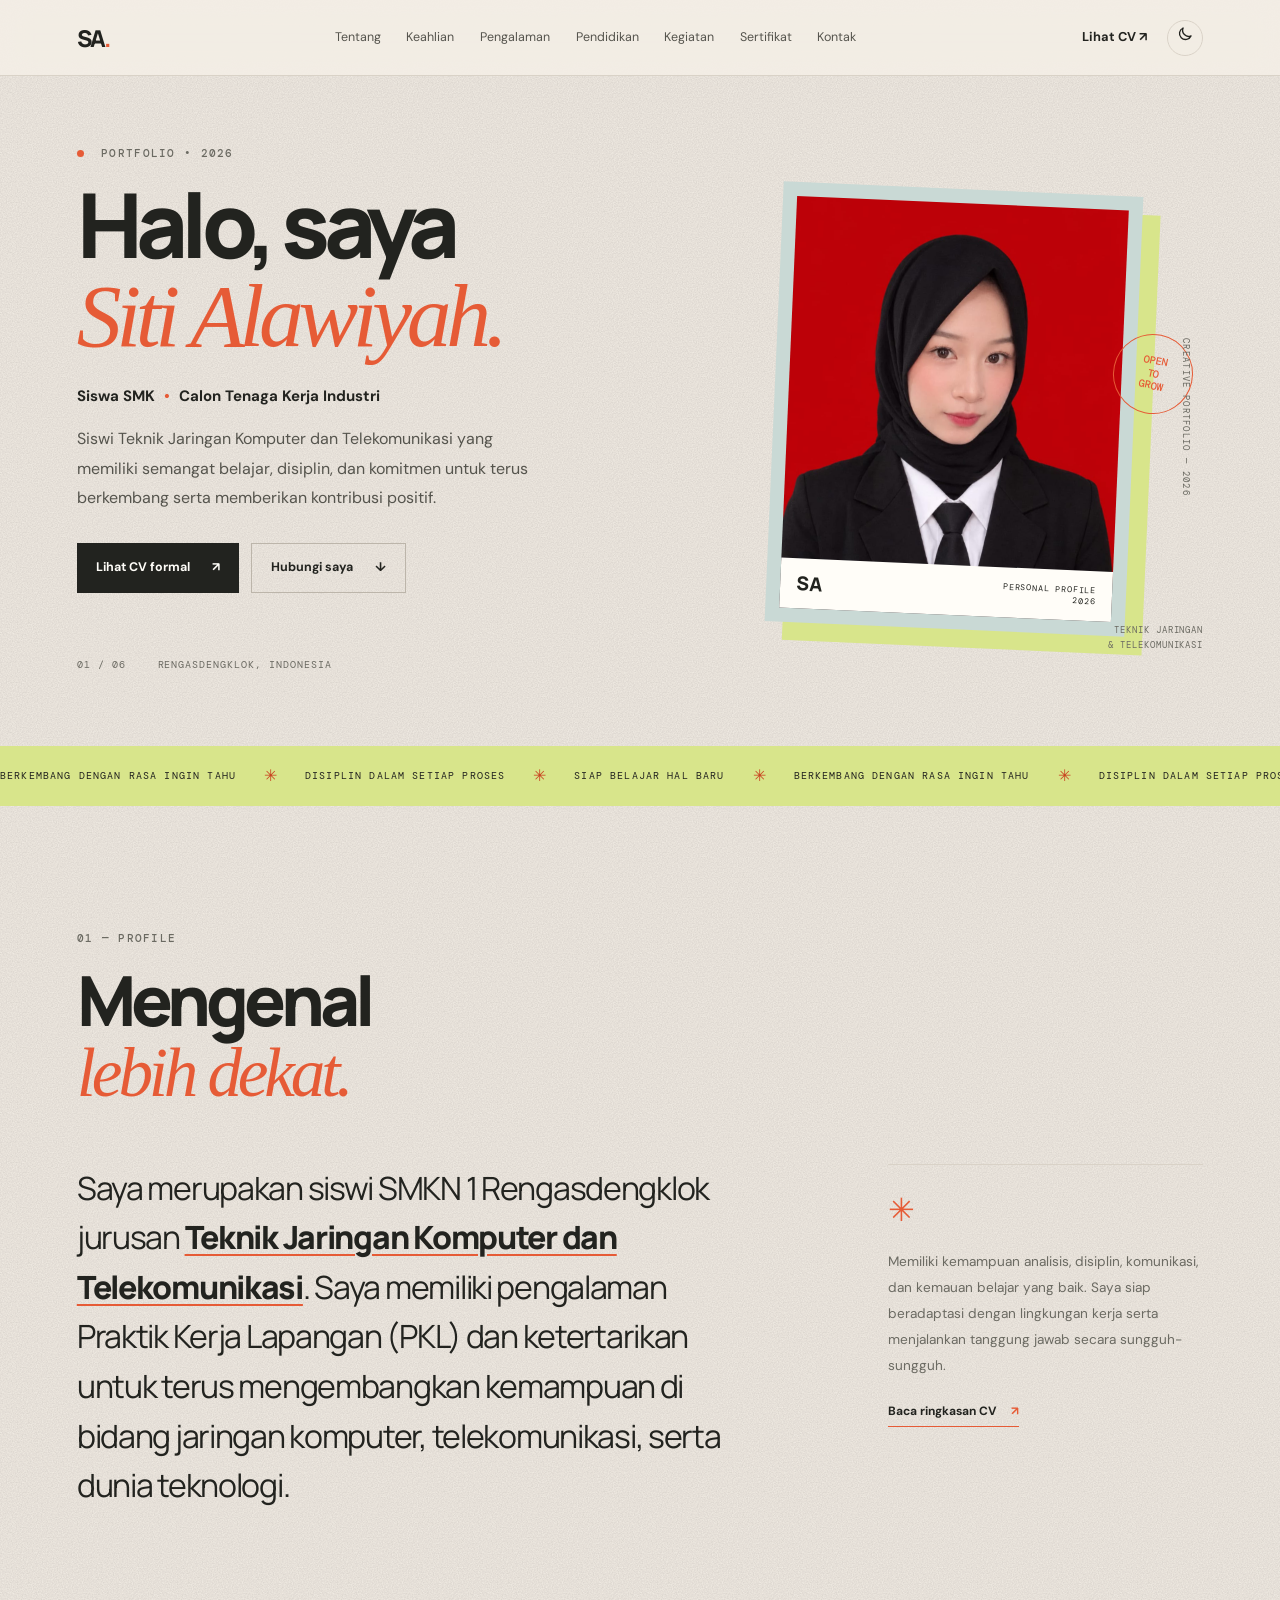
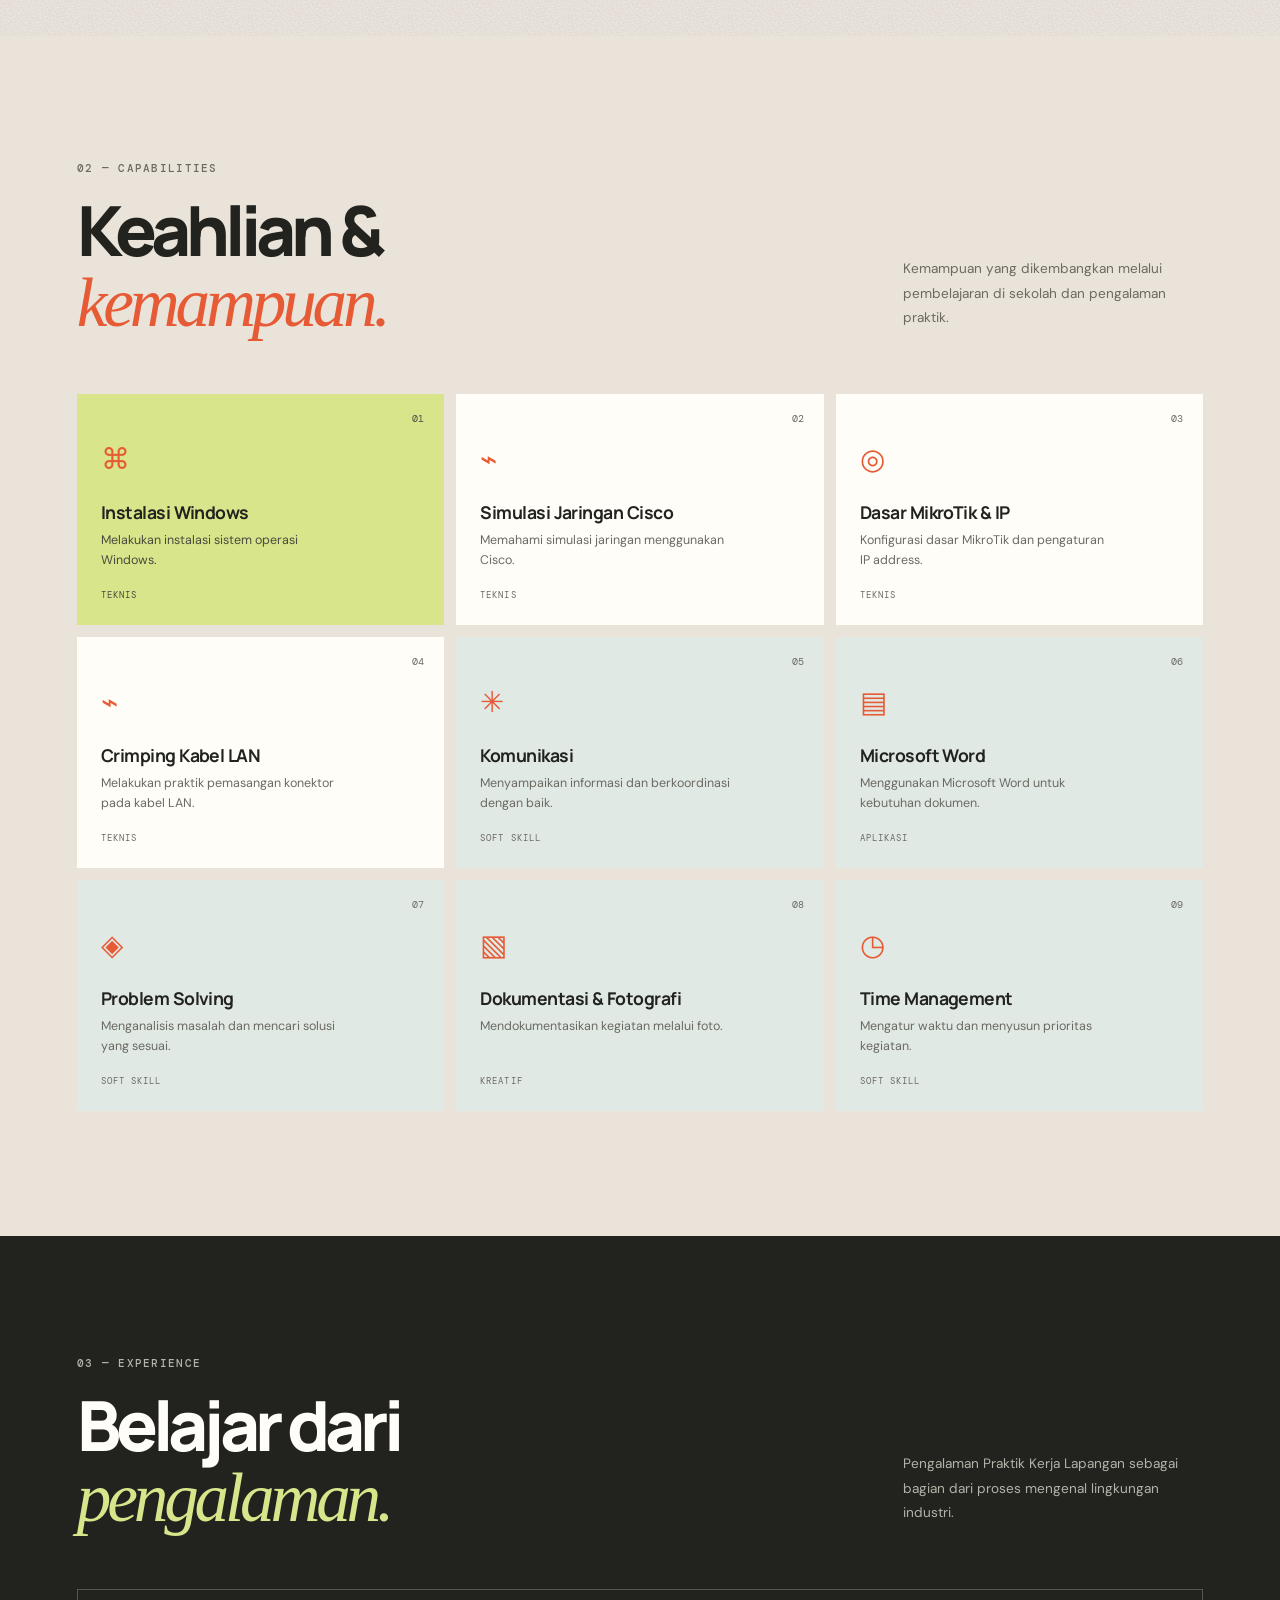
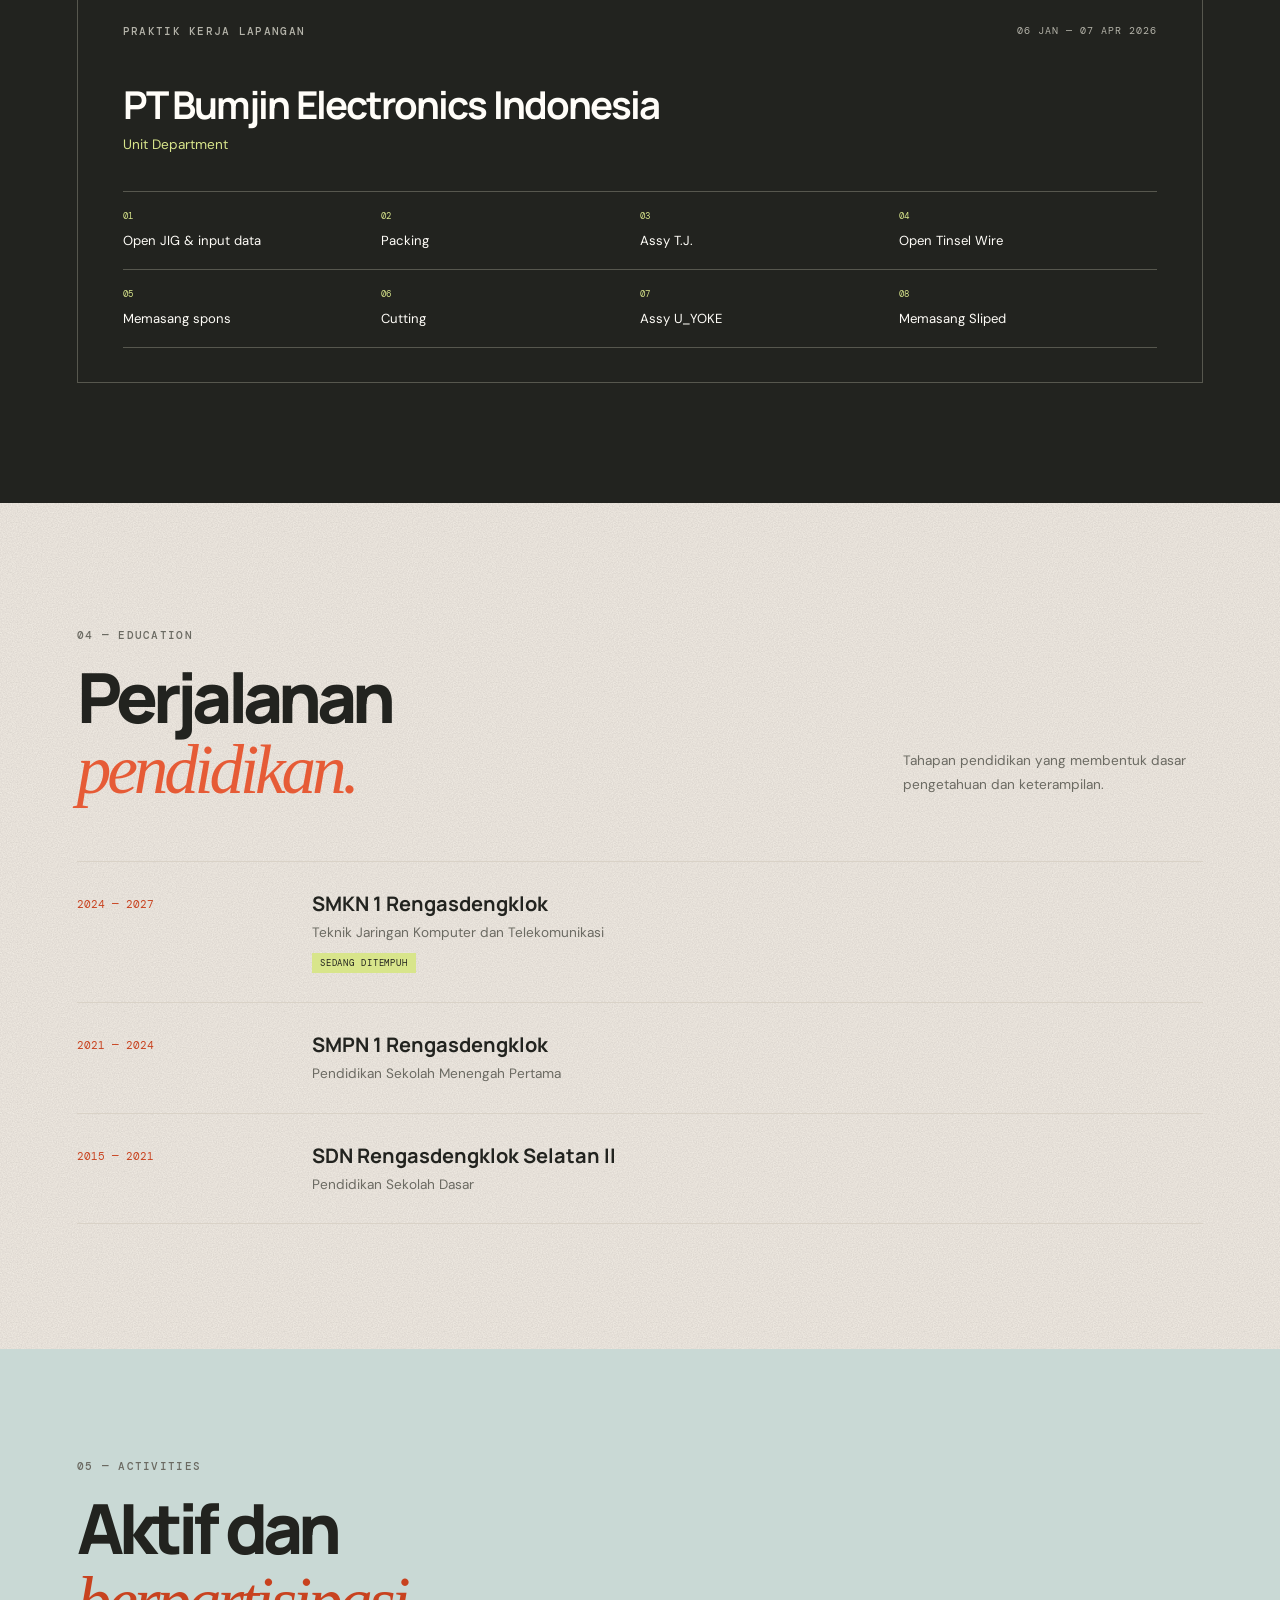
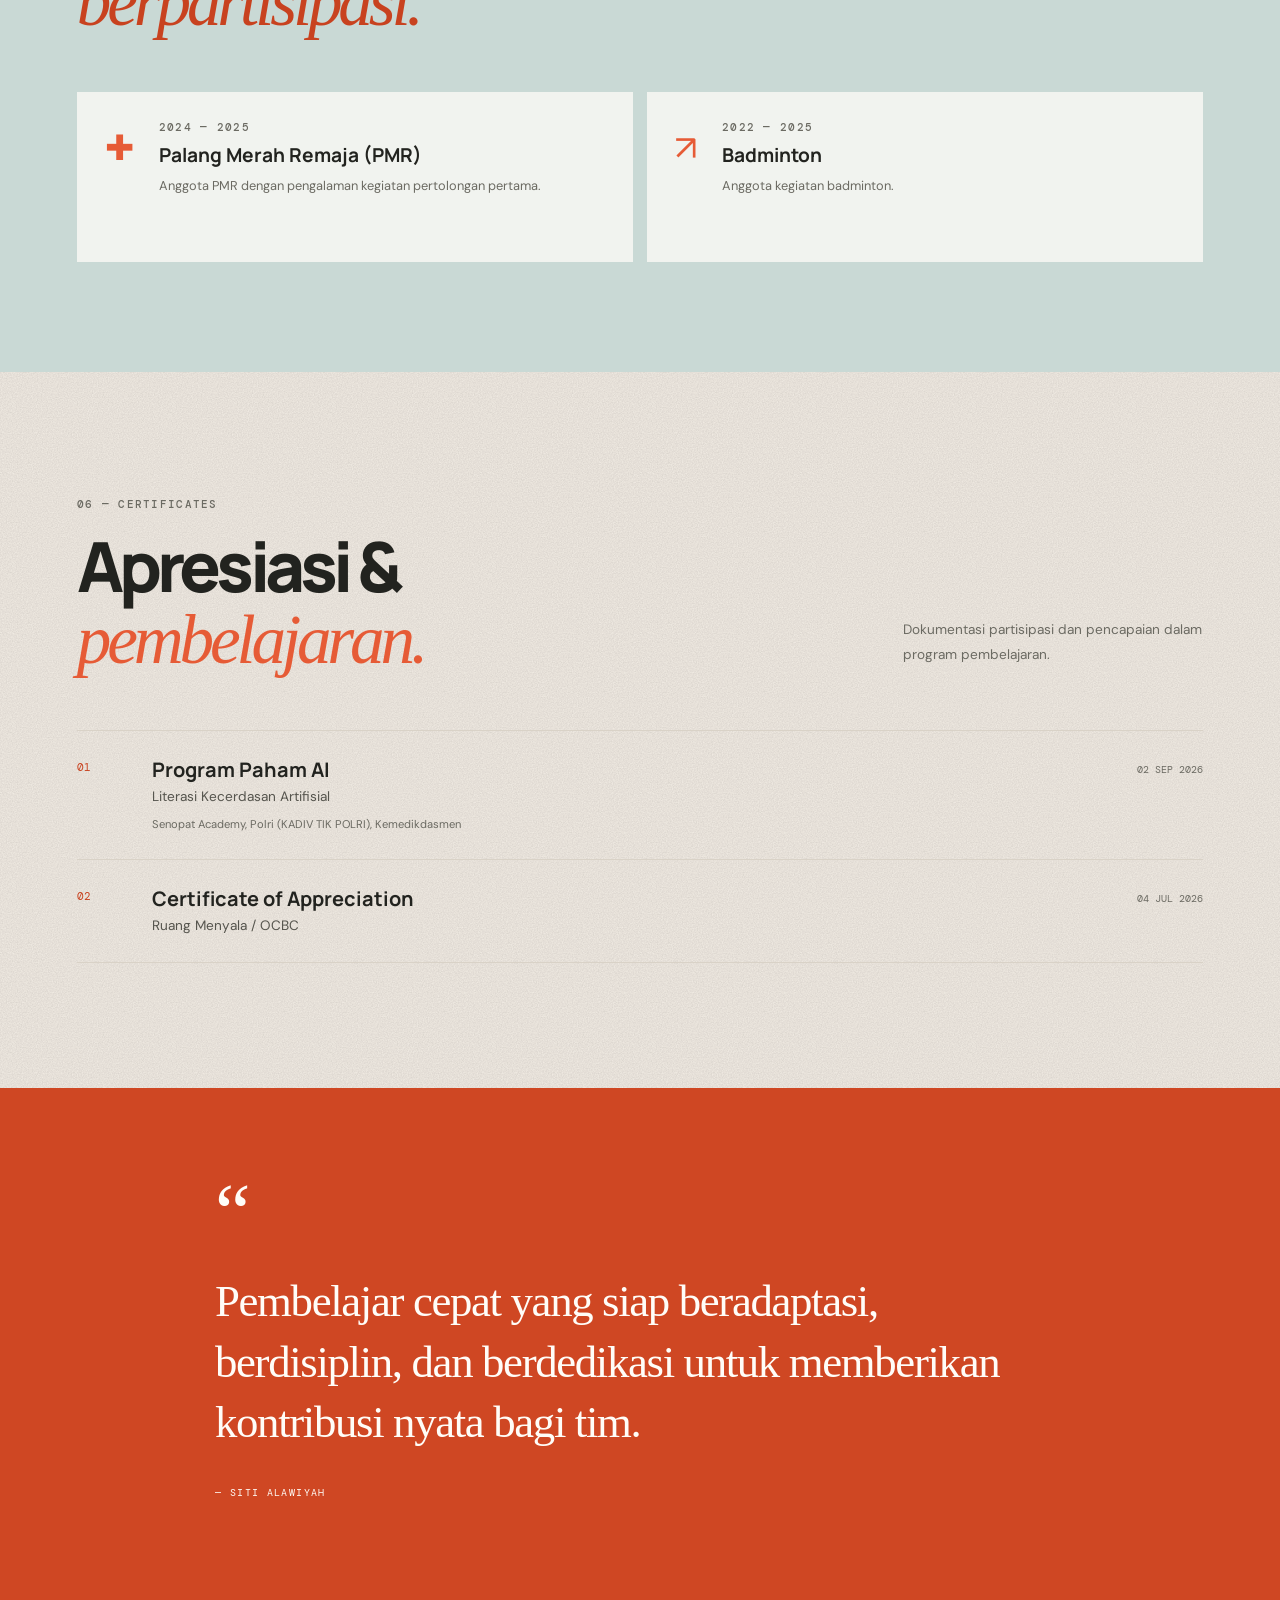
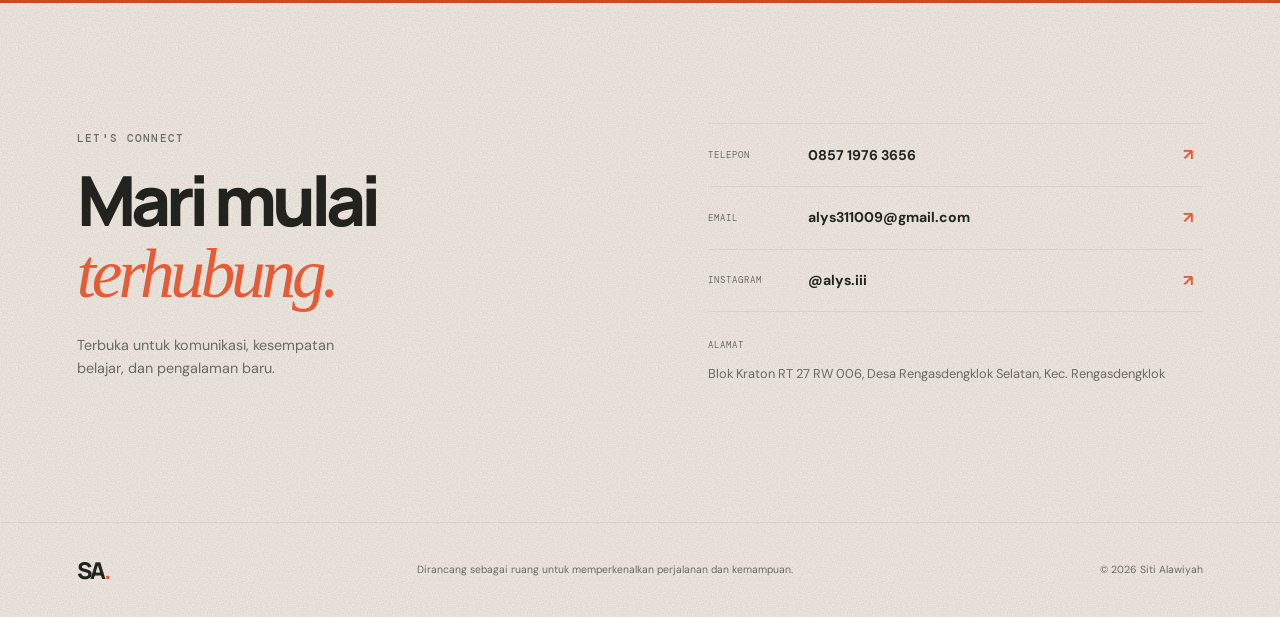
==== commit 35d81aa4: "up" ====
--- a/index.html
+++ b/index.html
@@ -136,7 +136,6 @@
             <div data-reveal><span>07</span> Assy U_YOKE</div>
             <div data-reveal><span>08</span> Memasang Sliped</div>
           </div>
-          <p class="experience-note">Daftar pekerjaan mengikuti keterangan pengalaman PKL yang diberikan.</p>
         </article>
       </div>
     </section>
